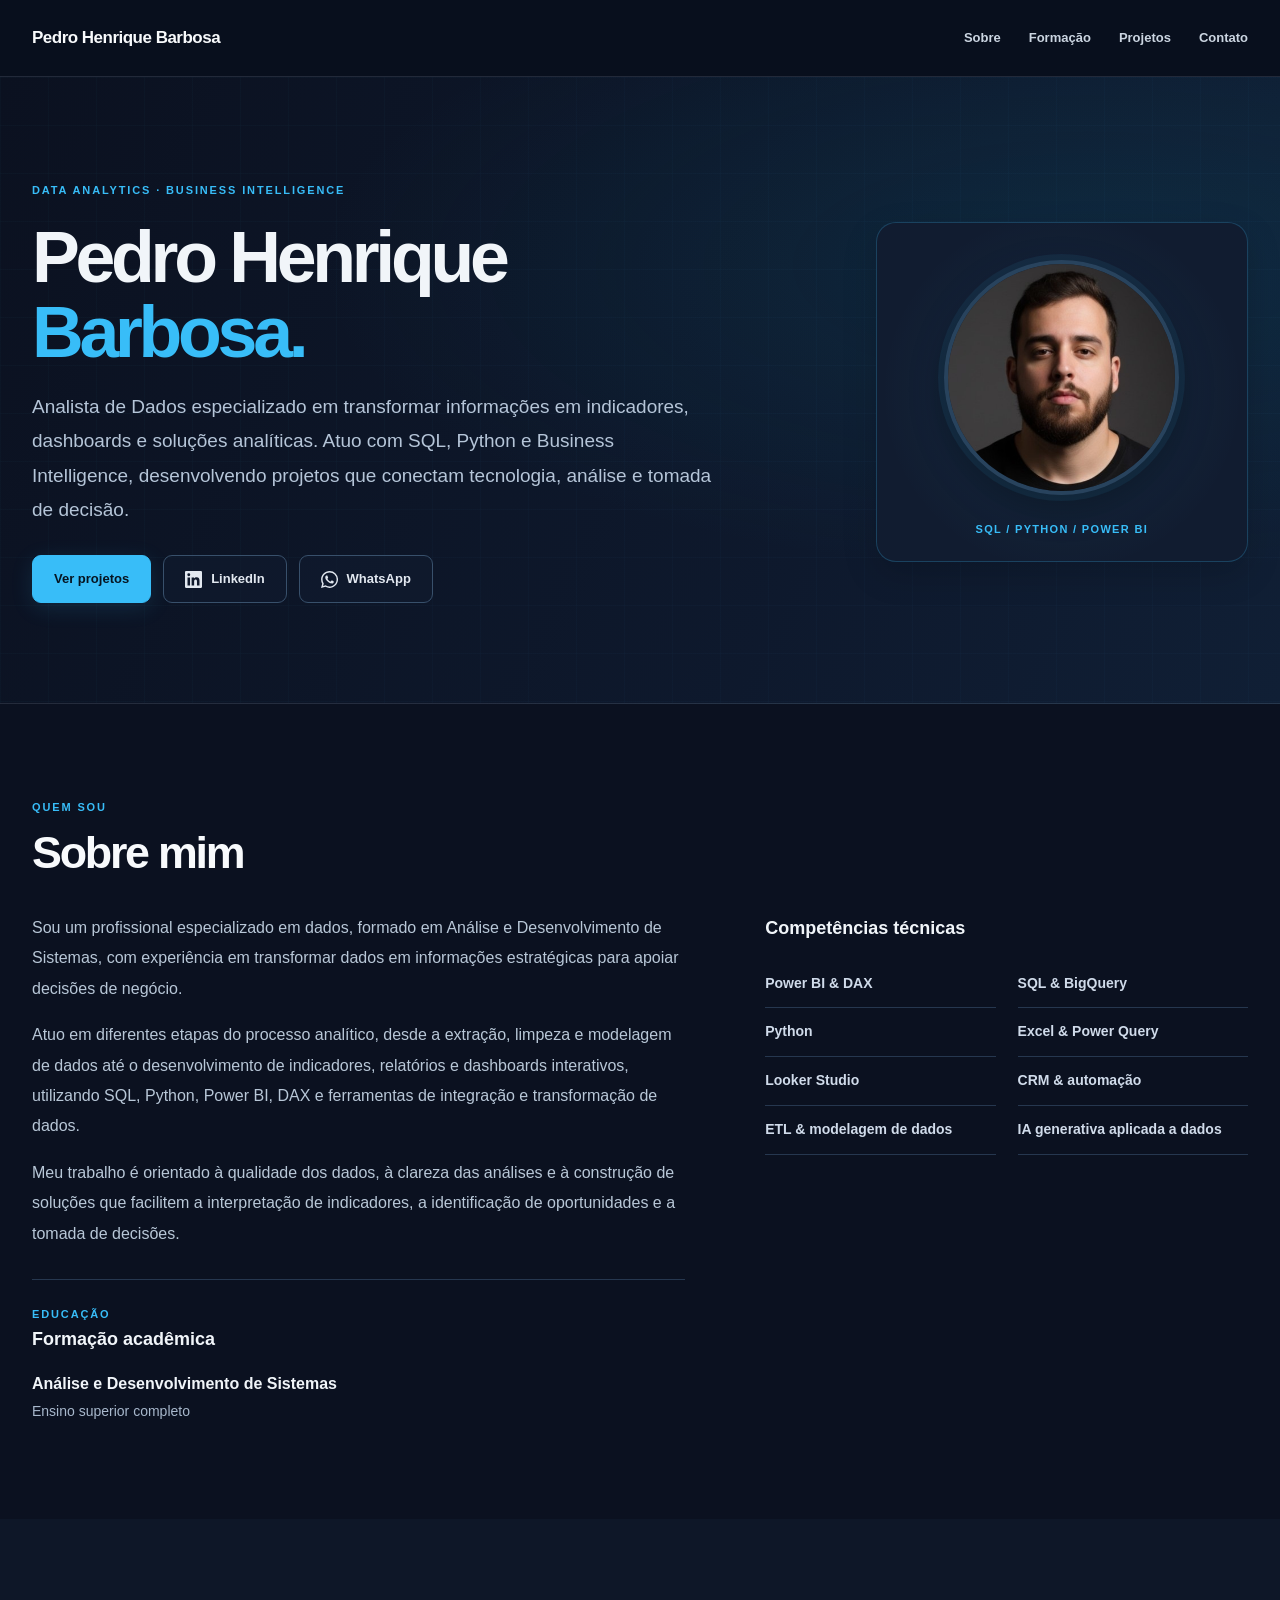
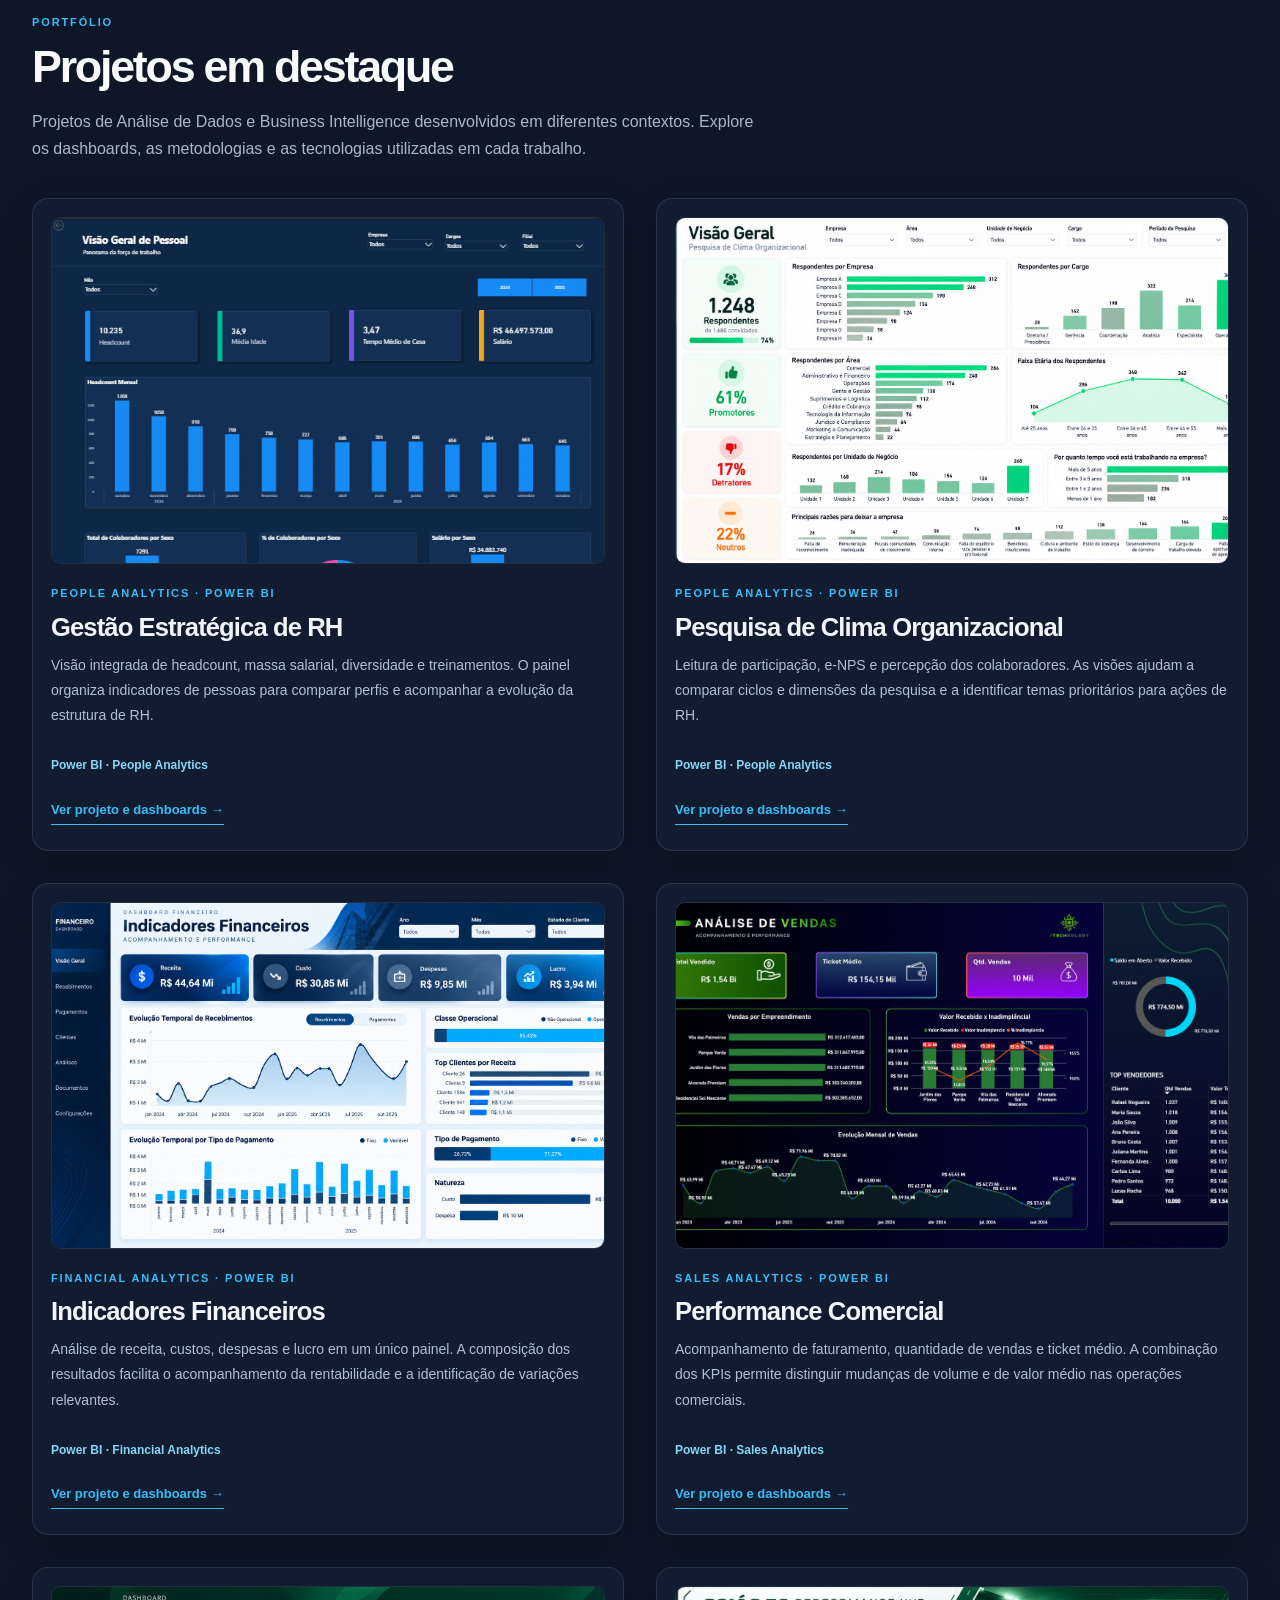
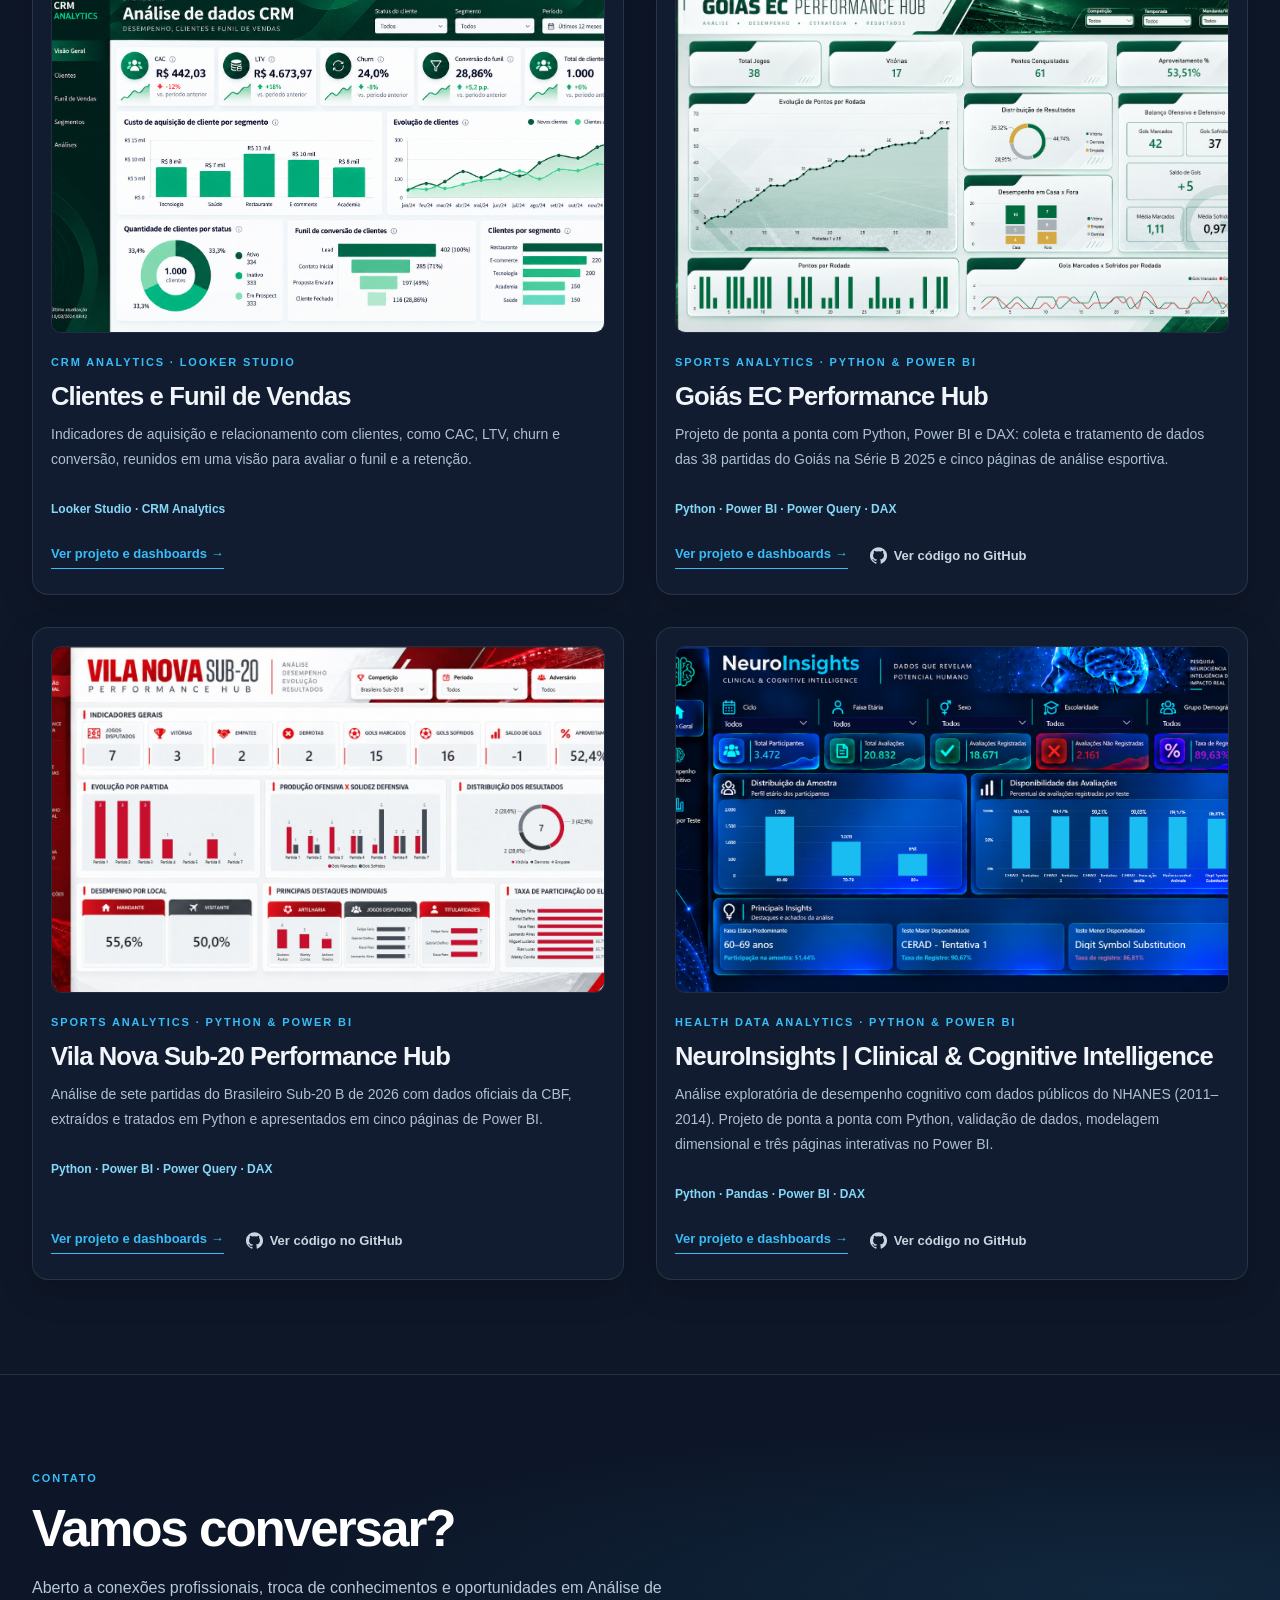
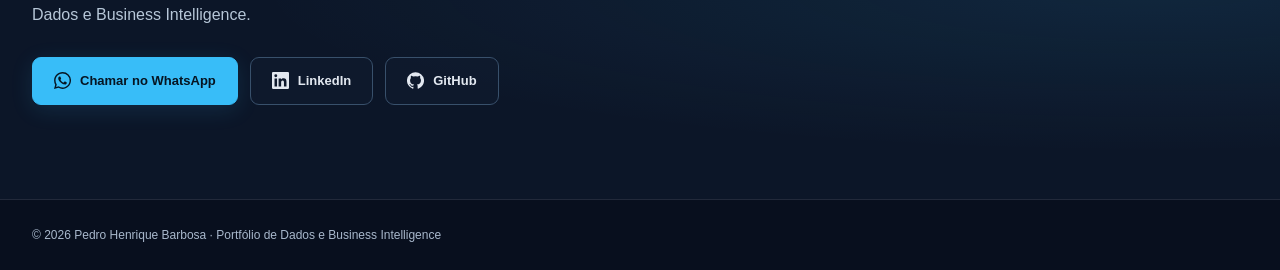
==== index.html @ 00d310b5 "Revise professional summary in index.html Updated professional description to include education and " ====
<!DOCTYPE html>
<html lang="pt-BR">
<head>
  <meta charset="utf-8"/>
  <meta name="viewport" content="width=device-width, initial-scale=1"/>

  <meta name="description" content="Portfólio de Pedro Henrique Barbosa. Projetos de Análise de Dados, Business Intelligence, Python, SQL e Power BI."/>

  <meta name="theme-color" content="#0B1120"/>

  <title>Pedro Henrique Barbosa | Portfólio de Dados</title>

  <link href="assets/style.css" rel="stylesheet"/>

  <style>
    /* Ajustes complementares ao Dark Tech 2.0 */

    .project-links {
      display: flex;
      flex-wrap: wrap;
      align-items: center;
      gap: 12px 22px;
      margin-top: auto;
      padding-top: 8px;
    }

    .project-links .textlink {
      margin-top: 0;
    }

    .github-link {
      display: inline-flex;
      align-items: center;
      gap: 7px;
      color: #cbd5e1;
      font-size: 13px;
      font-weight: 650;
      transition: color .2s;
    }

    .github-link:hover {
      color: #38bdf8;
    }

    .contact-icon {
      width: 17px;
      height: 17px;
      flex-shrink: 0;
      fill: currentColor;
    }

    .contact .btn,
    .hero .btn {
      gap: 9px;
    }
  </style>
</head>

<body>

  <!-- NAVEGAÇÃO -->

  <header class="navwrap">
    <div class="container nav">

      <a class="brand" href="index.html">
        Pedro Henrique Barbosa
      </a>

      <nav class="navlinks" aria-label="Navegação principal">
        <a href="index.html#sobre">Sobre</a>
        <a href="index.html#formacao">Formação</a>
        <a href="index.html#projetos">Projetos</a>
        <a href="index.html#contato">Contato</a>
      </nav>

    </div>
  </header>

  <main>

    <!-- HERO -->

    <section class="hero">
      <div class="container hero-inner">

        <div>

          <div class="eyebrow">
            DATA ANALYTICS · BUSINESS INTELLIGENCE
          </div>

          <h1>
            Pedro Henrique<br/>
            <em>Barbosa.</em>
          </h1>

          <p class="lead">
            Analista de Dados especializado em transformar
            informações em indicadores, dashboards e soluções
            analíticas. Atuo com SQL, Python e Business
            Intelligence, desenvolvendo projetos que conectam
            tecnologia, análise e tomada de decisão.
          </p>

          <div class="buttons">

            <a class="btn primary" href="#projetos">
              Ver projetos
            </a>

            <a
              class="btn"
              href="https://www.linkedin.com/in/phfbr/"
              target="_blank"
              rel="noopener noreferrer"
            >
              <svg class="contact-icon" viewBox="0 0 24 24" aria-hidden="true">
                <path d="M20.447 20.452h-3.554v-5.569c0-1.328-.027-3.037-1.852-3.037-1.853 0-2.136 1.445-2.136 2.939v5.667H9.35V9h3.414v1.561h.049c.476-.9 1.637-1.85 3.37-1.85 3.601 0 4.267 2.37 4.267 5.455v6.286ZM5.337 7.433a2.062 2.062 0 1 1 0-4.124 2.062 2.062 0 0 1 0 4.124ZM7.119 20.452H3.555V9h3.564v11.452ZM22.225 0H1.771C.792 0 0 .774 0 1.729v20.542C0 23.227.792 24 1.771 24h20.451C23.2 24 24 23.227 24 22.271V1.729C24 .774 23.2 0 22.225 0Z"/>
              </svg>
              LinkedIn
            </a>

            <a
              class="btn"
              href="https://wa.me/5562992082546"
              target="_blank"
              rel="noopener noreferrer"
            >
              <svg class="contact-icon" viewBox="0 0 24 24" aria-hidden="true">
                <path d="M20.52 3.48A11.86 11.86 0 0 0 12.07 0C5.49 0 .13 5.35.12 11.94a11.9 11.9 0 0 0 1.59 5.95L0 24l6.28-1.65a11.93 11.93 0 0 0 5.79 1.48h.01c6.58 0 11.94-5.35 11.95-11.94a11.85 11.85 0 0 0-3.51-8.41ZM12.08 21.8a9.9 9.9 0 0 1-5.04-1.38l-.36-.21-3.74.98 1-3.64-.23-.37a9.89 9.89 0 0 1-1.52-5.24c0-5.47 4.45-9.92 9.91-9.92a9.86 9.86 0 0 1 7.02 2.91 9.85 9.85 0 0 1 2.9 7.02c0 5.47-4.45 9.92-9.94 9.92Zm5.44-7.43c-.3-.15-1.77-.87-2.04-.97-.27-.1-.47-.15-.67.15-.2.3-.77.97-.95 1.17-.17.2-.35.22-.65.07-.3-.15-1.26-.46-2.4-1.48-.89-.79-1.49-1.77-1.66-2.07-.17-.3-.02-.46.13-.61.14-.13.3-.35.45-.52.15-.18.2-.3.3-.5.1-.2.05-.37-.03-.52-.07-.15-.67-1.62-.92-2.22-.24-.58-.49-.5-.67-.51h-.57c-.2 0-.52.07-.8.37-.27.3-1.04 1.02-1.04 2.49 0 1.47 1.07 2.89 1.22 3.09.15.2 2.1 3.21 5.1 4.5.71.31 1.27.49 1.7.63.71.23 1.35.2 1.86.12.57-.09 1.77-.72 2.02-1.42.25-.7.25-1.3.17-1.42-.07-.12-.27-.2-.57-.35Z"/>
              </svg>
              WhatsApp
            </a>

          </div>
        </div>

        <div class="portrait">
          <img
            class="profile-photo"
            src="assets/foto-perfil-pedro.jpg"
            alt="Foto profissional de Pedro Henrique Barbosa"
            width="260"
            height="260"
          />
        </div>

      </div>
    </section>

    <!-- SOBRE MIM -->

    <section class="section" id="sobre">
      <div class="container">

        <div class="section-heading">
          <div class="eyebrow">QUEM SOU</div>
          <h2>Sobre mim</h2>
        </div>

        <div class="about">

          <div>

            <p>
              Sou um profissional especializado em dados, formado em Análise e Desenvolvimento 
              de Sistemas, com experiência em transformar dados em 
              informações estratégicas para apoiar decisões de negócio.
            </p>

            <p>
              Atuo em diferentes etapas do processo analítico, desde
              a extração, limpeza e modelagem de dados até o desenvolvimento
              de indicadores, relatórios e dashboards interativos,
              utilizando SQL, Python, Power BI, DAX e ferramentas
              de integração e transformação de dados.
            </p>

            <p>
              Meu trabalho é orientado à qualidade dos dados, à clareza
              das análises e à construção de soluções que facilitem
              a interpretação de indicadores, a identificação de
              oportunidades e a tomada de decisões.
            </p>

            <!-- FORMAÇÃO -->

            <div class="education" id="formacao">

              <div class="eyebrow">EDUCAÇÃO</div>

              <h3 class="subhead">
                Formação acadêmica
              </h3>

              <strong>
                Análise e Desenvolvimento de Sistemas
              </strong>

              <span>
                Ensino superior completo
              </span>

            </div>

          </div>

          <!-- COMPETÊNCIAS -->

          <div>

            <h3 class="subhead">
              Competências técnicas
            </h3>

            <div class="skill-list">

              <div class="skill">Power BI &amp; DAX</div>
              <div class="skill">SQL &amp; BigQuery</div>
              <div class="skill">Python</div>
              <div class="skill">Excel &amp; Power Query</div>
              <div class="skill">Looker Studio</div>
              <div class="skill">CRM &amp; automação</div>
              <div class="skill">ETL &amp; modelagem de dados</div>
              <div class="skill">IA generativa aplicada a dados</div>

            </div>

          </div>

        </div>

      </div>
    </section>

    <!-- PROJETOS -->

    <section class="section alt" id="projetos">
      <div class="container">

        <div class="section-heading">

          <div class="eyebrow">PORTFÓLIO</div>

          <h2>Projetos em destaque</h2>

          <p>
            Projetos de Análise de Dados e Business Intelligence
            desenvolvidos em diferentes contextos. Explore os
            dashboards, as metodologias e as tecnologias
            utilizadas em cada trabalho.
          </p>

        </div>

        <div class="projects">

          <!-- PROJETO 01: RH -->

          <article class="project">

            <a class="project-image" href="projetos/rh.html">
              <img
                src="assets/rh-01.jpg"
                alt="Dashboard de Gestão Estratégica de RH"
                loading="lazy"
              />
            </a>

            <div class="eyebrow">
              PEOPLE ANALYTICS · POWER BI
            </div>

            <h3>Gestão Estratégica de RH</h3>

            <p>
              Visão integrada de headcount, massa salarial,
              diversidade e treinamentos. O painel organiza
              indicadores de pessoas para comparar perfis
              e acompanhar a evolução da estrutura de RH.
            </p>

            <div class="project-tech">
              Power BI · People Analytics
            </div>

            <div class="project-links">
              <a class="textlink" href="projetos/rh.html">
                Ver projeto e dashboards →
              </a>
            </div>

          </article>

          <!-- PROJETO 02: CLIMA -->

          <article class="project">

            <a class="project-image" href="projetos/clima.html">
              <img
                src="assets/clima-01.jpg"
                alt="Dashboard de Pesquisa de Clima Organizacional"
                loading="lazy"
              />
            </a>

            <div class="eyebrow">
              PEOPLE ANALYTICS · POWER BI
            </div>

            <h3>Pesquisa de Clima Organizacional</h3>

            <p>
              Leitura de participação, e-NPS e percepção
              dos colaboradores. As visões ajudam a comparar
              ciclos e dimensões da pesquisa e a identificar
              temas prioritários para ações de RH.
            </p>

            <div class="project-tech">
              Power BI · People Analytics
            </div>

            <div class="project-links">
              <a class="textlink" href="projetos/clima.html">
                Ver projeto e dashboards →
              </a>
            </div>

          </article>

          <!-- PROJETO 03: FINANCEIRO -->

          <article class="project">

            <a class="project-image" href="projetos/financeiro.html">
              <img
                src="assets/financeiro.jpg"
                alt="Dashboard de Indicadores Financeiros"
                loading="lazy"
              />
            </a>

            <div class="eyebrow">
              FINANCIAL ANALYTICS · POWER BI
            </div>

            <h3>Indicadores Financeiros</h3>

            <p>
              Análise de receita, custos, despesas e lucro
              em um único painel. A composição dos resultados
              facilita o acompanhamento da rentabilidade
              e a identificação de variações relevantes.
            </p>

            <div class="project-tech">
              Power BI · Financial Analytics
            </div>

            <div class="project-links">
              <a class="textlink" href="projetos/financeiro.html">
                Ver projeto e dashboards →
              </a>
            </div>

          </article>

          <!-- PROJETO 04: VENDAS -->

          <article class="project">

            <a class="project-image" href="projetos/vendas.html">
              <img
                src="assets/vendas.jpg"
                alt="Dashboard de Performance Comercial"
                loading="lazy"
              />
            </a>

            <div class="eyebrow">
              SALES ANALYTICS · POWER BI
            </div>

            <h3>Performance Comercial</h3>

            <p>
              Acompanhamento de faturamento, quantidade de
              vendas e ticket médio. A combinação dos KPIs
              permite distinguir mudanças de volume e de
              valor médio nas operações comerciais.
            </p>

            <div class="project-tech">
              Power BI · Sales Analytics
            </div>

            <div class="project-links">
              <a class="textlink" href="projetos/vendas.html">
                Ver projeto e dashboards →
              </a>
            </div>

          </article>

          <!-- PROJETO 05: CRM -->

          <article class="project">

            <a class="project-image" href="projetos/crm.html">
              <img
                src="assets/crm.jpg"
                alt="Dashboard de Clientes e Funil de Vendas"
                loading="lazy"
              />
            </a>

            <div class="eyebrow">
              CRM ANALYTICS · LOOKER STUDIO
            </div>

            <h3>Clientes e Funil de Vendas</h3>

            <p>
              Indicadores de aquisição e relacionamento
              com clientes, como CAC, LTV, churn e conversão,
              reunidos em uma visão para avaliar o funil
              e a retenção.
            </p>

            <div class="project-tech">
              Looker Studio · CRM Analytics
            </div>

            <div class="project-links">
              <a class="textlink" href="projetos/crm.html">
                Ver projeto e dashboards →
              </a>
            </div>

          </article>

          <!-- PROJETO 06: GOIÁS -->

          <article class="project">

            <a class="project-image" href="projetos/goias.html">
              <img
                src="assets/goias-01.jpg"
                alt="Dashboard Goiás EC Performance Hub"
                loading="lazy"
              />
            </a>

            <div class="eyebrow">
              SPORTS ANALYTICS · PYTHON &amp; POWER BI
            </div>

            <h3>Goiás EC Performance Hub</h3>

            <p>
              Projeto de ponta a ponta com Python, Power BI
              e DAX: coleta e tratamento de dados das
              38 partidas do Goiás na Série B 2025 e
              cinco páginas de análise esportiva.
            </p>

            <div class="project-tech">
              Python · Power BI · Power Query · DAX
            </div>

            <div class="project-links">

              <a class="textlink" href="projetos/goias.html">
                Ver projeto e dashboards →
              </a>

              <a
                class="github-link"
                href="https://github.com/phfbr/goias-ec-performance-hub"
                target="_blank"
                rel="noopener noreferrer"
              >
                <svg class="contact-icon" viewBox="0 0 24 24" aria-hidden="true">
                  <path d="M12 .297a12 12 0 0 0-3.793 23.386c.6.111.82-.261.82-.577v-2.234c-3.338.726-4.043-1.416-4.043-1.416-.546-1.387-1.333-1.756-1.333-1.756-1.09-.745.083-.729.083-.729 1.205.084 1.839 1.237 1.839 1.237 1.07 1.834 2.807 1.304 3.492.997.108-.775.418-1.305.762-1.605-2.665-.303-5.467-1.333-5.467-5.931 0-1.311.469-2.381 1.236-3.221-.124-.303-.536-1.524.117-3.176 0 0 1.008-.323 3.301 1.23a11.52 11.52 0 0 1 6.006 0c2.291-1.553 3.297-1.23 3.297-1.23.655 1.652.243 2.873.12 3.176.77.84 1.235 1.91 1.235 3.221 0 4.61-2.807 5.624-5.479 5.921.43.372.823 1.102.823 2.222v3.293c0 .319.216.694.825.576A12.001 12.001 0 0 0 12 .297Z"/>
                </svg>
                Ver código no GitHub
              </a>

            </div>

          </article>

          <!-- PROJETO 07: VILA NOVA -->

          <article class="project">

            <a class="project-image" href="projetos/vila-nova.html">
              <img
                src="assets/vila-01.jpg"
                alt="Dashboard Vila Nova Sub-20 Performance Hub"
                loading="lazy"
              />
            </a>

            <div class="eyebrow">
              SPORTS ANALYTICS · PYTHON &amp; POWER BI
            </div>

            <h3>Vila Nova Sub-20 Performance Hub</h3>

            <p>
              Análise de sete partidas do Brasileiro Sub-20 B
              de 2026 com dados oficiais da CBF, extraídos
              e tratados em Python e apresentados em cinco
              páginas de Power BI.
            </p>

            <div class="project-tech">
              Python · Power BI · Power Query · DAX
            </div>

            <div class="project-links">

              <a class="textlink" href="projetos/vila-nova.html">
                Ver projeto e dashboards →
              </a>

              <a
                class="github-link"
                href="https://github.com/phfbr/vila-nova-sub20-performance-hub-"
                target="_blank"
                rel="noopener noreferrer"
              >
                <svg class="contact-icon" viewBox="0 0 24 24" aria-hidden="true">
                  <path d="M12 .297a12 12 0 0 0-3.793 23.386c.6.111.82-.261.82-.577v-2.234c-3.338.726-4.043-1.416-4.043-1.416-.546-1.387-1.333-1.756-1.333-1.756-1.09-.745.083-.729.083-.729 1.205.084 1.839 1.237 1.839 1.237 1.07 1.834 2.807 1.304 3.492.997.108-.775.418-1.305.762-1.605-2.665-.303-5.467-1.333-5.467-5.931 0-1.311.469-2.381 1.236-3.221-.124-.303-.536-1.524.117-3.176 0 0 1.008-.323 3.301 1.23a11.52 11.52 0 0 1 6.006 0c2.291-1.553 3.297-1.23 3.297-1.23.655 1.652.243 2.873.12 3.176.77.84 1.235 1.91 1.235 3.221 0 4.61-2.807 5.624-5.479 5.921.43.372.823 1.102.823 2.222v3.293c0 .319.216.694.825.576A12.001 12.001 0 0 0 12 .297Z"/>
                </svg>
                Ver código no GitHub
              </a>

            </div>

          </article>

          <!-- PROJETO 08: NEUROINSIGHTS -->

          <article class="project">

            <a class="project-image" href="projetos/neuroinsights.html">
              <img
                src="assets/01-visao-geral.png"
                alt="Dashboard NeuroInsights - Visão Geral"
                loading="lazy"
              />
            </a>

            <div class="eyebrow">
              HEALTH DATA ANALYTICS · PYTHON &amp; POWER BI
            </div>

            <h3>
              NeuroInsights | Clinical &amp; Cognitive Intelligence
            </h3>

            <p>
              Análise exploratória de desempenho cognitivo
              com dados públicos do NHANES (2011–2014).
              Projeto de ponta a ponta com Python,
              validação de dados, modelagem dimensional
              e três páginas interativas no Power BI.
            </p>

            <div class="project-tech">
              Python · Pandas · Power BI · DAX
            </div>

            <div class="project-links">

              <a class="textlink" href="projetos/neuroinsights.html">
                Ver projeto e dashboards →
              </a>

              <a
                class="github-link"
                href="https://github.com/phfbr/neuroinsights-cognitive-analytics"
                target="_blank"
                rel="noopener noreferrer"
              >
                <svg class="contact-icon" viewBox="0 0 24 24" aria-hidden="true">
                  <path d="M12 .297a12 12 0 0 0-3.793 23.386c.6.111.82-.261.82-.577v-2.234c-3.338.726-4.043-1.416-4.043-1.416-.546-1.387-1.333-1.756-1.333-1.756-1.09-.745.083-.729.083-.729 1.205.084 1.839 1.237 1.839 1.237 1.07 1.834 2.807 1.304 3.492.997.108-.775.418-1.305.762-1.605-2.665-.303-5.467-1.333-5.467-5.931 0-1.311.469-2.381 1.236-3.221-.124-.303-.536-1.524.117-3.176 0 0 1.008-.323 3.301 1.23a11.52 11.52 0 0 1 6.006 0c2.291-1.553 3.297-1.23 3.297-1.23.655 1.652.243 2.873.12 3.176.77.84 1.235 1.91 1.235 3.221 0 4.61-2.807 5.624-5.479 5.921.43.372.823 1.102.823 2.222v3.293c0 .319.216.694.825.576A12.001 12.001 0 0 0 12 .297Z"/>
                </svg>
                Ver código no GitHub
              </a>

            </div>

          </article>

        </div>

      </div>
    </section>

    <!-- CONTATO -->

    <section class="contact" id="contato">
      <div class="container">

        <div class="eyebrow">CONTATO</div>

        <h2>Vamos conversar?</h2>

        <p>
          Aberto a conexões profissionais, troca de
          conhecimentos e oportunidades em Análise de
          Dados e Business Intelligence.
        </p>

        <div class="buttons">

          <!-- WHATSAPP -->

          <a
            class="btn primary"
            href="https://wa.me/5562992082546?text=Ol%C3%A1%2C%20Pedro%21%20Vi%20seu%20portf%C3%B3lio%20de%20dados."
            target="_blank"
            rel="noopener noreferrer"
          >
            <svg class="contact-icon" viewBox="0 0 24 24" aria-hidden="true">
              <path d="M20.52 3.48A11.86 11.86 0 0 0 12.07 0C5.49 0 .13 5.35.12 11.94a11.9 11.9 0 0 0 1.59 5.95L0 24l6.28-1.65a11.93 11.93 0 0 0 5.79 1.48h.01c6.58 0 11.94-5.35 11.95-11.94a11.85 11.85 0 0 0-3.51-8.41ZM12.08 21.8a9.9 9.9 0 0 1-5.04-1.38l-.36-.21-3.74.98 1-3.64-.23-.37a9.89 9.89 0 0 1-1.52-5.24c0-5.47 4.45-9.92 9.91-9.92a9.86 9.86 0 0 1 7.02 2.91 9.85 9.85 0 0 1 2.9 7.02c0 5.47-4.45 9.92-9.94 9.92Zm5.44-7.43c-.3-.15-1.77-.87-2.04-.97-.27-.1-.47-.15-.67.15-.2.3-.77.97-.95 1.17-.17.2-.35.22-.65.07-.3-.15-1.26-.46-2.4-1.48-.89-.79-1.49-1.77-1.66-2.07-.17-.3-.02-.46.13-.61.14-.13.3-.35.45-.52.15-.18.2-.3.3-.5.1-.2.05-.37-.03-.52-.07-.15-.67-1.62-.92-2.22-.24-.58-.49-.5-.67-.51h-.57c-.2 0-.52.07-.8.37-.27.3-1.04 1.02-1.04 2.49 0 1.47 1.07 2.89 1.22 3.09.15.2 2.1 3.21 5.1 4.5.71.31 1.27.49 1.7.63.71.23 1.35.2 1.86.12.57-.09 1.77-.72 2.02-1.42.25-.7.25-1.3.17-1.42-.07-.12-.27-.2-.57-.35Z"/>
            </svg>
            Chamar no WhatsApp
          </a>

          <!-- LINKEDIN -->

          <a
            class="btn"
            href="https://www.linkedin.com/in/phfbr/"
            target="_blank"
            rel="noopener noreferrer"
          >
            <svg class="contact-icon" viewBox="0 0 24 24" aria-hidden="true">
              <path d="M20.447 20.452h-3.554v-5.569c0-1.328-.027-3.037-1.852-3.037-1.853 0-2.136 1.445-2.136 2.939v5.667H9.35V9h3.414v1.561h.049c.476-.9 1.637-1.85 3.37-1.85 3.601 0 4.267 2.37 4.267 5.455v6.286ZM5.337 7.433a2.062 2.062 0 1 1 0-4.124 2.062 2.062 0 0 1 0 4.124ZM7.119 20.452H3.555V9h3.564v11.452ZM22.225 0H1.771C.792 0 0 .774 0 1.729v20.542C0 23.227.792 24 1.771 24h20.451C23.2 24 24 23.227 24 22.271V1.729C24 .774 23.2 0 22.225 0Z"/>
            </svg>
            LinkedIn
          </a>

          <!-- GITHUB -->

          <a
            class="btn"
            href="https://github.com/phfbr"
            target="_blank"
            rel="noopener noreferrer"
          >
            <svg class="contact-icon" viewBox="0 0 24 24" aria-hidden="true">
              <path d="M12 .297a12 12 0 0 0-3.793 23.386c.6.111.82-.261.82-.577v-2.234c-3.338.726-4.043-1.416-4.043-1.416-.546-1.387-1.333-1.756-1.333-1.756-1.09-.745.083-.729.083-.729 1.205.084 1.839 1.237 1.839 1.237 1.07 1.834 2.807 1.304 3.492.997.108-.775.418-1.305.762-1.605-2.665-.303-5.467-1.333-5.467-5.931 0-1.311.469-2.381 1.236-3.221-.124-.303-.536-1.524.117-3.176 0 0 1.008-.323 3.301 1.23a11.52 11.52 0 0 1 6.006 0c2.291-1.553 3.297-1.23 3.297-1.23.655 1.652.243 2.873.12 3.176.77.84 1.235 1.91 1.235 3.221 0 4.61-2.807 5.624-5.479 5.921.43.372.823 1.102.823 2.222v3.293c0 .319.216.694.825.576A12.001 12.001 0 0 0 12 .297Z"/>
            </svg>
            GitHub
          </a>

        </div>

      </div>
    </section>

  </main>

  <!-- RODAPÉ -->

  <footer class="footer">
    <div class="container">
      © 2026 Pedro Henrique Barbosa ·
      Portfólio de Dados e Business Intelligence
    </div>
  </footer>

</body>
</html>
---- assets/style.css ----
/* =====================================
   PORTFÓLIO — DARK TECH PREMIUM 2.0
   PEDRO HENRIQUE BARBOSA
   ===================================== */

:root {
  color-scheme: dark;
  --ink: #f1f5f9;
  --muted: #a8b8cc;
  --accent: #38bdf8;
  --line: #26374f;
  --cream: #0e1728;
  --white: #0b1120;
  --dark: #080f1e;
  --surface: #111c30;
  --border: rgba(148, 163, 184, .18);
  --radius: 16px;
  --shadow: 0 12px 35px rgba(0, 0, 0, .16);
}

* {
  box-sizing: border-box;
}

html {
  scroll-behavior: smooth;
  scroll-padding-top: 90px;
}

body {
  margin: 0;
  font-family: Arial, Helvetica, sans-serif;
  background: var(--white);
  color: var(--ink);
  line-height: 1.7;
  -webkit-font-smoothing: antialiased;
}

a {
  color: inherit;
  text-decoration: none;
  transition: color .2s, background .2s,
    border-color .2s, transform .2s;
}

a:hover {
  color: var(--accent);
}

a:focus-visible {
  outline: 3px solid var(--accent);
  outline-offset: 4px;
}

.container {
  width: min(1320px, calc(100% - 64px));
  margin: auto;
}

::selection {
  background: #23698d;
  color: #fff;
}

/* NAVEGAÇÃO */

.navwrap {
  background: rgba(9, 16, 30, .95);
  border-bottom: 1px solid var(--border);
  position: sticky;
  top: 0;
  z-index: 100;
  backdrop-filter: blur(16px);
  -webkit-backdrop-filter: blur(16px);
}

.nav {
  min-height: 76px;
  display: flex;
  align-items: center;
  justify-content: space-between;
  gap: 24px;
}

.brand {
  font-size: 17px;
  font-weight: 750;
  letter-spacing: -.03em;
  color: #f8fafc;
}

.navlinks {
  display: flex;
  gap: 28px;
  align-items: center;
  font-size: 13px;
  font-weight: 650;
}

.navlinks a {
  color: #cbd5e1;
}

.navlinks a:hover {
  color: var(--accent);
}

.eyebrow {
  font-size: 11px;
  letter-spacing: .17em;
  text-transform: uppercase;
  color: var(--accent);
  font-weight: 750;
}

/* APRESENTAÇÃO */

.hero {
  padding: 104px 0 100px;
  position: relative;
  overflow: hidden;
  background:
    radial-gradient(
      ellipse at 85% 30%,
      rgba(14, 116, 144, .17),
      transparent 50%
    ),
    linear-gradient(
      115deg,
      #0b1120,
      #0e192d 65%,
      #101f35
    );
  border-bottom: 1px solid var(--border);
}

.hero::before {
  content: "";
  position: absolute;
  inset: 0;
  background-image:
    linear-gradient(
      rgba(56, 189, 248, .025) 1px,
      transparent 1px
    ),
    linear-gradient(
      90deg,
      rgba(56, 189, 248, .025) 1px,
      transparent 1px
    );
  background-size: 48px 48px;
  pointer-events: none;
}

.hero-inner {
  position: relative;
  display: grid;
  grid-template-columns:
    minmax(0, 1.35fr)
    minmax(270px, .65fr);
  gap: 70px;
  align-items: center;
}

.hero h1 {
  font-size: clamp(48px, 5.6vw, 82px);
  letter-spacing: -.06em;
  line-height: 1.05;
  margin: 20px 0;
  max-width: 800px;
}

.hero h1 em {
  font-style: normal;
  color: var(--accent);
}

.lead {
  font-size: 19px;
  max-width: 680px;
  color: #b5c5d8;
  line-height: 1.8;
}

/* BOTÕES */

.buttons {
  display: flex;
  gap: 12px;
  flex-wrap: wrap;
  margin-top: 28px;
}

.btn {
  display: inline-flex;
  align-items: center;
  justify-content: center;
  min-height: 44px;
  padding: 12px 21px;
  border: 1px solid #38506b;
  border-radius: 9px;
  background: rgba(17, 28, 48, .55);
  font-size: 13px;
  font-weight: 750;
  color: #e2e8f0;
}

.btn.primary {
  background: var(--accent);
  border-color: var(--accent);
  color: #061522;
  box-shadow:
    0 5px 22px rgba(56, 189, 248, .13);
}

.btn:hover {
  transform: translateY(-2px);
  background: #17283f;
  border-color: var(--accent);
  color: #fff;
}

.btn.primary:hover {
  background: #7dd3fc;
  border-color: #7dd3fc;
  color: #061522;
}

/* FOTO DE PERFIL */

.portrait,
.hero .portrait {
  min-height: 340px;
  padding: 30px 25px 60px;
  display: flex;
  align-items: center;
  justify-content: center;
  position: relative;
  overflow: hidden;
  border-radius: 20px;
  border: 1px solid rgba(56, 189, 248, .23);
  background:
    radial-gradient(
      circle at center,
      rgba(56, 189, 248, .1),
      transparent 72%
    ),
    var(--surface);
  box-shadow: var(--shadow);
}

.portrait::after,
.hero .portrait::after {
  content: "SQL / PYTHON / POWER BI";
  position: absolute;
  bottom: 22px;
  left: 0;
  right: 0;
  text-align: center;
  font-size: 11px;
  letter-spacing: .12em;
  color: var(--accent);
  font-weight: 700;
  white-space: nowrap;
}

.profile-photo,
.hero .portrait .profile-photo {
  width: 235px;
  height: 235px;
  max-width: 100%;
  aspect-ratio: 1 / 1;
  flex: 0 0 auto;
  object-fit: cover;
  object-position: center 38%;
  border-radius: 50%;
  border: 4px solid #28435d;
  box-shadow:
    0 0 0 6px rgba(56, 189, 248, .07),
    0 12px 35px rgba(0, 0, 0, .3);
  display: block;
  margin: 0;
  transition: transform .3s;
}

.portrait:hover .profile-photo {
  transform: scale(1.035);
}

.monogram {
  font-size: 100px;
  letter-spacing: -.1em;
  font-weight: 800;
  color: var(--accent);
  line-height: 1;
}

/* SEÇÕES */

.section {
  padding: 94px 0;
  background: var(--white);
}

.section.alt {
  background: var(--cream);
}

.section-heading {
  margin: 0 0 36px;
}

.section-heading h2 {
  font-size: clamp(32px, 3.5vw, 48px);
  letter-spacing: -.05em;
  line-height: 1.1;
  margin: 11px 0;
  color: #f8fafc;
}

.section-heading p {
  color: var(--muted);
  max-width: 740px;
}

/* SOBRE MIM */

.about {
  display: grid;
  grid-template-columns: 1.15fr .85fr;
  gap: 80px;
}

.about p {
  font-size: 16px;
  color: #b8c7d7;
  margin-top: 0;
  line-height: 1.9;
}

.subhead {
  font-size: 18px;
  margin: 0 0 16px;
  color: #f1f5f9;
}

/* COMPETÊNCIAS */

.skill-list {
  display: grid;
  grid-template-columns: 1fr 1fr;
  gap: 0 22px;
}

.skill {
  border-bottom: 1px solid var(--line);
  padding: 12px 0;
  font-size: 14px;
  font-weight: 650;
  color: #d0dbea;
  transition: color .2s, padding-left .2s;
}

.skill:hover {
  color: var(--accent);
  padding-left: 4px;
}

/* FORMAÇÃO */

.education {
  border-top: 1px solid var(--line);
  padding-top: 25px;
  margin-top: 30px;
}

.education strong {
  display: block;
}

.education span {
  color: var(--muted);
  font-size: 14px;
}

/* GRID DE PROJETOS */

.projects {
  display: grid;
  grid-template-columns: repeat(2, minmax(0, 1fr));
  gap: 32px;
}

/* CARDS */

.project {
  min-width: 0;
  display: flex;
  flex-direction: column;
  background: var(--surface);
  border: 1px solid var(--border);
  border-radius: var(--radius);
  padding: 18px 18px 25px;
  box-shadow: var(--shadow);
  transition:
    transform .3s,
    border-color .3s,
    box-shadow .3s;
}

.project:hover {
  transform: translateY(-5px);
  border-color: rgba(56, 189, 248, .43);
  box-shadow:
    0 20px 48px rgba(0, 0, 0, .24);
}

.project-image {
  display: block;
  overflow: hidden;
  border: 1px solid var(--border);
  border-radius: 10px;
  background: #0b1525;
}

.project-image img {
  width: 100%;
  aspect-ratio: 16 / 10;
  object-fit: cover;
  object-position: top;
  display: block;
  transition: transform .35s;
}

.project-image:hover img,
.project:hover .project-image img {
  transform: scale(1.025);
}

.project .eyebrow {
  margin-top: 20px;
}

.project h3 {
  font-size: clamp(21px, 2vw, 26px);
  letter-spacing: -.035em;
  line-height: 1.25;
  margin: 9px 0;
  color: #f1f5f9;
}

.project p {
  font-size: 14px;
  color: #b0c0d3;
  margin: 0 0 15px;
  line-height: 1.8;
}

.project-tech {
  font-size: 12px;
  color: #85d7f7;
  margin: 12px 0 15px;
  font-weight: 650;
}

.project .textlink {
  margin-top: auto;
  align-self: flex-start;
}

.textlink {
  display: inline-block;
  font-weight: 750;
  font-size: 13px;
  color: var(--accent);
  border-bottom: 1px solid currentColor;
  padding-bottom: 3px;
}

.textlink:hover {
  color: #7dd3fc;
}

/* CONTATO */

.contact {
  background:
    radial-gradient(
      ellipse at 90% 50%,
      rgba(56, 189, 248, .1),
      transparent 55%
    ),
    #0c1628;
  color: #fff;
  padding: 94px 0;
  border-top: 1px solid var(--border);
}

.contact .eyebrow {
  color: var(--accent);
}

.contact h2 {
  font-size: clamp(33px, 4vw, 52px);
  line-height: 1.13;
  letter-spacing: -.04em;
  margin: 13px 0;
}

.contact p {
  color: #b7c7d8;
  max-width: 680px;
}

.contact .btn {
  border-color: #38506b;
  color: #e2e8f0;
}

.contact .btn.primary {
  background: var(--accent);
  border-color: var(--accent);
  color: #061522;
}

.contact .btn.primary:hover {
  background: #7dd3fc;
  color: #061522;
}

.contact .btn:not(.primary):hover {
  border-color: var(--accent);
  color: #fff;
}

/* RODAPÉ */

.footer {
  padding: 25px 0;
  font-size: 12px;
  color: var(--muted);
  background: var(--dark);
  border-top: 1px solid var(--border);
}

/* PÁGINAS DOS PROJETOS */

.detail-head {
  padding: 76px 0 46px;
  background:
    linear-gradient(135deg, #0e192d, #111f35);
  border-bottom: 1px solid var(--border);
}

.detail-head h1 {
  font-size: clamp(37px, 5vw, 64px);
  line-height: 1.1;
  letter-spacing: -.05em;
  margin: 12px 0;
  color: #f8fafc;
}

.detail-head p {
  max-width: 770px;
  color: var(--muted);
  font-size: 17px;
}

/* GALERIA */

.gallery {
  display: grid;
  gap: 42px;
}

.shot {
  margin: 0;
}

.shot img {
  width: 100%;
  display: block;
  border: 1px solid var(--line);
  border-radius: 11px;
  box-shadow: var(--shadow);
}

.shot figcaption {
  padding: 11px 0;
  font-size: 13px;
  color: var(--muted);
}

.note {
  font-size: 12px;
  color: var(--muted);
  margin-top: 30px;
}

.back {
  display: inline-block;
  margin-bottom: 24px;
  color: var(--accent);
  font-size: 13px;
  font-weight: 750;
}

/* ANÁLISES TÉCNICAS */

.project-analysis {
  padding-top: 30px;
  padding-bottom: 54px;
}

.analysis-title {
  font-size: clamp(28px, 3.2vw, 39px);
  line-height: 1.18;
  margin: 10px 0;
  color: #f1f5f9;
}

.analysis-intro {
  max-width: 720px;
  color: #aebed0;
  margin: 0 0 28px;
}

.analysis-grid {
  display: grid;
  grid-template-columns: repeat(2, minmax(0, 1fr));
  gap: 24px 36px;
  margin: 26px 0 32px;
}

.analysis-item {
  padding-top: 16px;
  border-top: 1px solid var(--line);
}

.analysis-item h3 {
  font-size: 17px;
  margin: 0 0 8px;
  color: #e2e8f0;
}

.analysis-item p {
  line-height: 1.75;
  margin: 0;
  color: #b4c3d4;
}

.analysis-subtitle {
  font-size: 20px;
  margin: 30px 0 12px;
  color: #f1f5f9;
}

.metric-list {
  display: flex;
  flex-wrap: wrap;
  gap: 9px;
  list-style: none;
  padding: 0;
  margin: 0;
}

.metric-list li,
.tech-tags span {
  display: inline-block;
  padding: 9px 13px;
  border: 1px solid #2b4560;
  border-radius: 7px;
  background: #15253a;
  font-size: 13px;
  color: #b9dced;
}

.tech-tags {
  display: flex;
  flex-wrap: wrap;
  gap: 9px;
}

/* RESPONSIVIDADE */

@media (max-width: 1000px) {
  .container {
    width: calc(100% - 48px);
  }

  .hero-inner {
    gap: 35px;
  }

  .about {
    gap: 45px;
  }

  .projects {
    gap: 24px;
  }
}

@media (max-width: 800px) {
  .hero-inner,
  .about {
    grid-template-columns: 1fr;
    gap: 32px;
  }

  .hero {
    padding: 70px 0;
  }

  .hero .portrait {
    max-width: 360px;
    width: 100%;
    margin: 0 auto;
    min-height: 310px;
  }

  .section {
    padding: 68px 0;
  }

  .projects {
    grid-template-columns: 1fr;
    max-width: 680px;
    margin: 0 auto;
  }

  .navlinks {
    gap: 14px;
    font-size: 12px;
  }

  .brand {
    font-size: 14px;
  }

  .contact {
    padding: 70px 0;
  }
}

@media (max-width: 480px) {
  .container {
    width: calc(100% - 32px);
  }

  .nav {
    gap: 10px;
  }

  .brand {
    font-size: 13px;
  }

  .navlinks {
    gap: 10px;
    font-size: 11px;
  }

  .navlinks a:nth-child(2) {
    display: none;
  }

  .hero h1 {
    font-size: clamp(40px, 11vw, 52px);
  }

  .lead {
    font-size: 16px;
  }

  .skill-list {
    grid-template-columns: 1fr;
  }

  .project {
    padding: 12px 12px 22px;
  }

  .project h3 {
    font-size: 22px;
  }

  .btn {
    padding: 11px 16px;
  }

  .hero .portrait .profile-photo {
    width: 210px;
    height: 210px;
  }
}

@media (max-width: 700px) {
  .analysis-grid {
    grid-template-columns: 1fr;
    gap: 22px;
  }

  .project-analysis {
    padding-top: 10px;
  }
}

/* ACESSIBILIDADE */

@media (prefers-reduced-motion: reduce) {
  *,
  *::before,
  *::after {
    scroll-behavior: auto !important;
    transition-duration: .01ms !important;
    animation-duration: .01ms !important;
  }
}
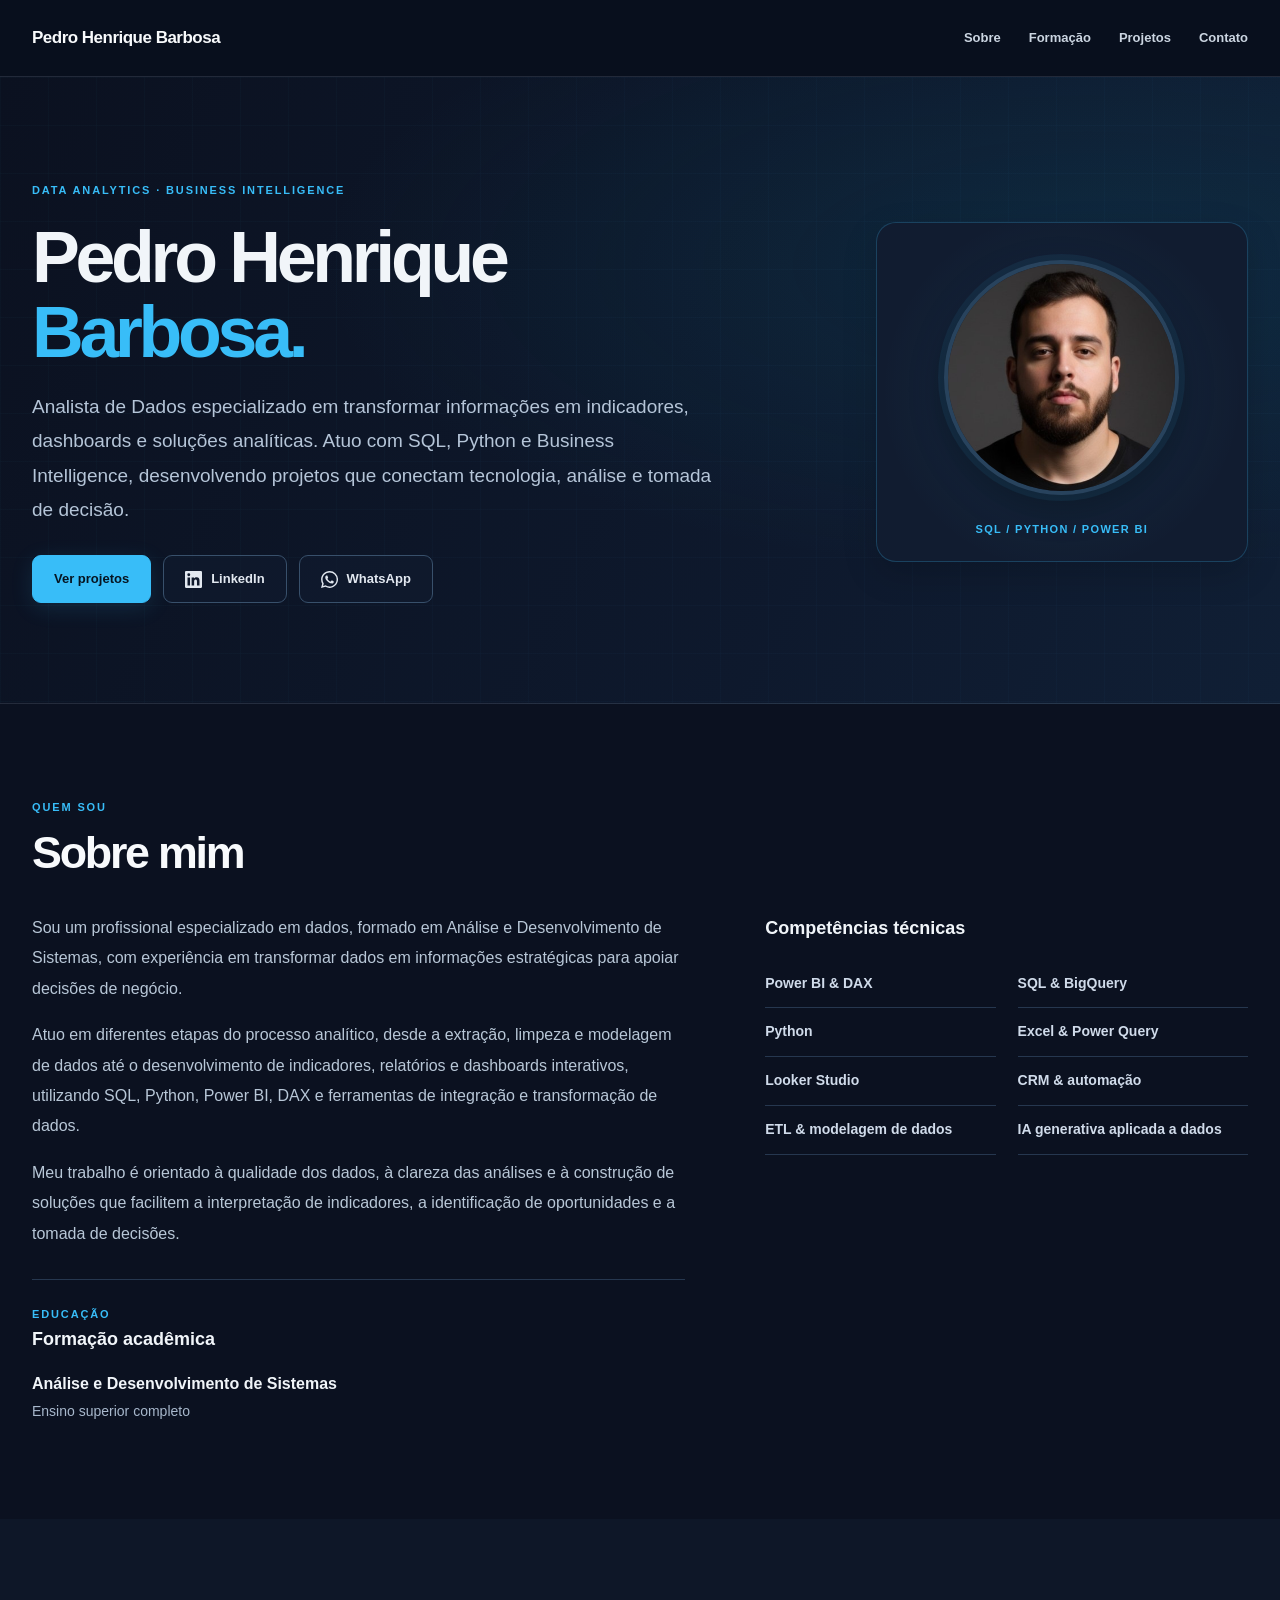
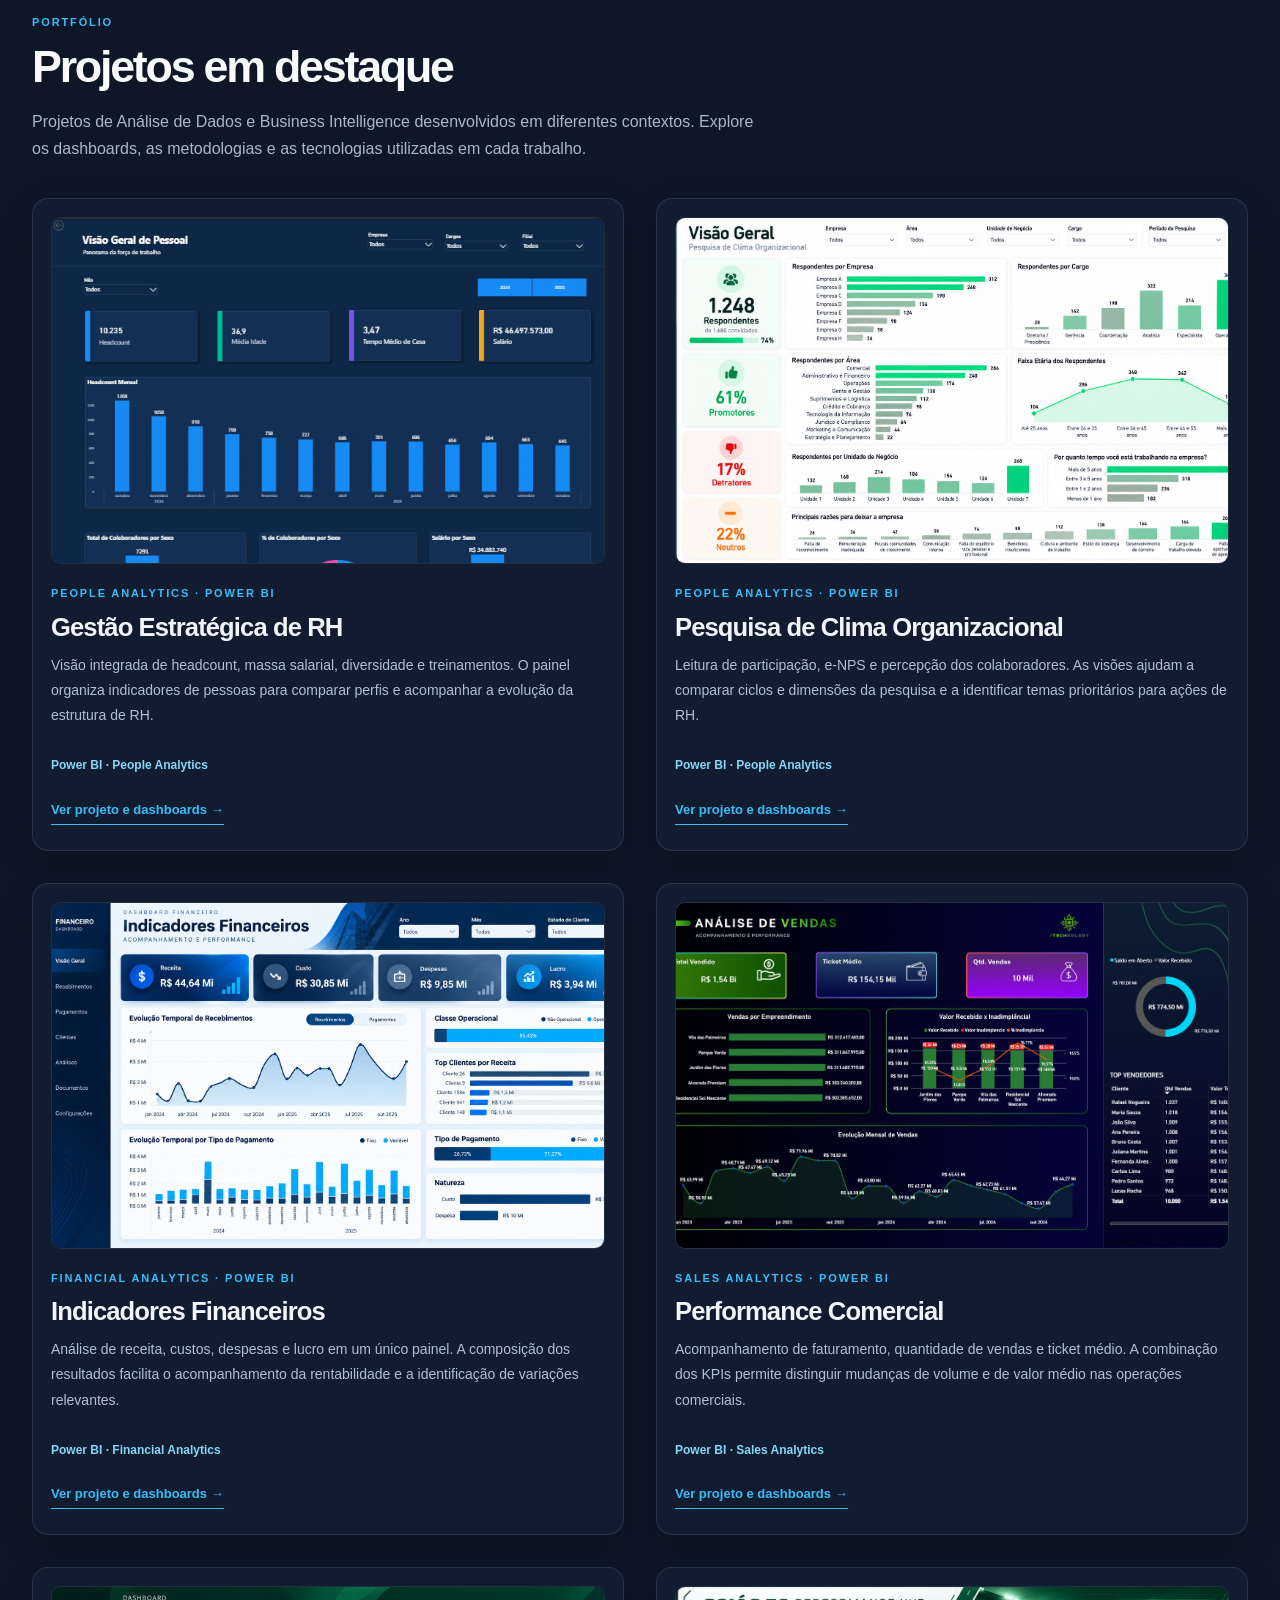
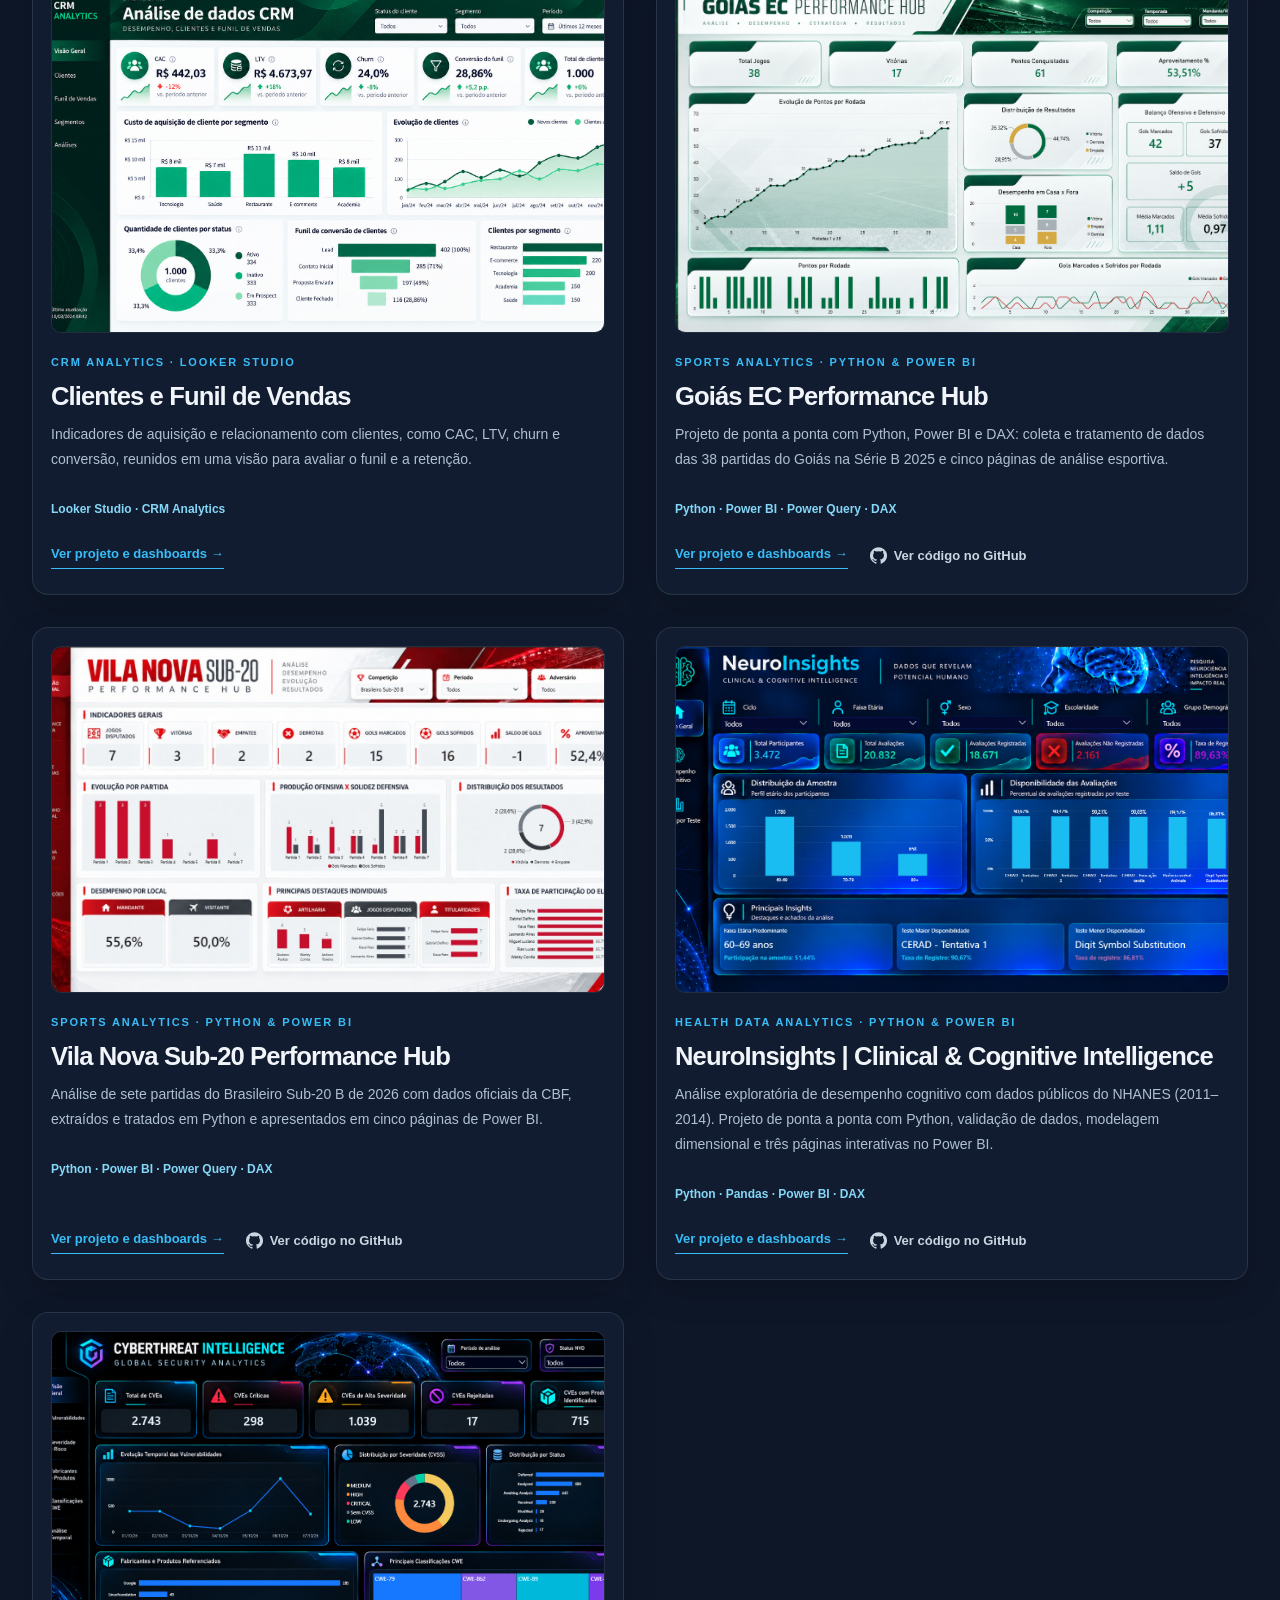
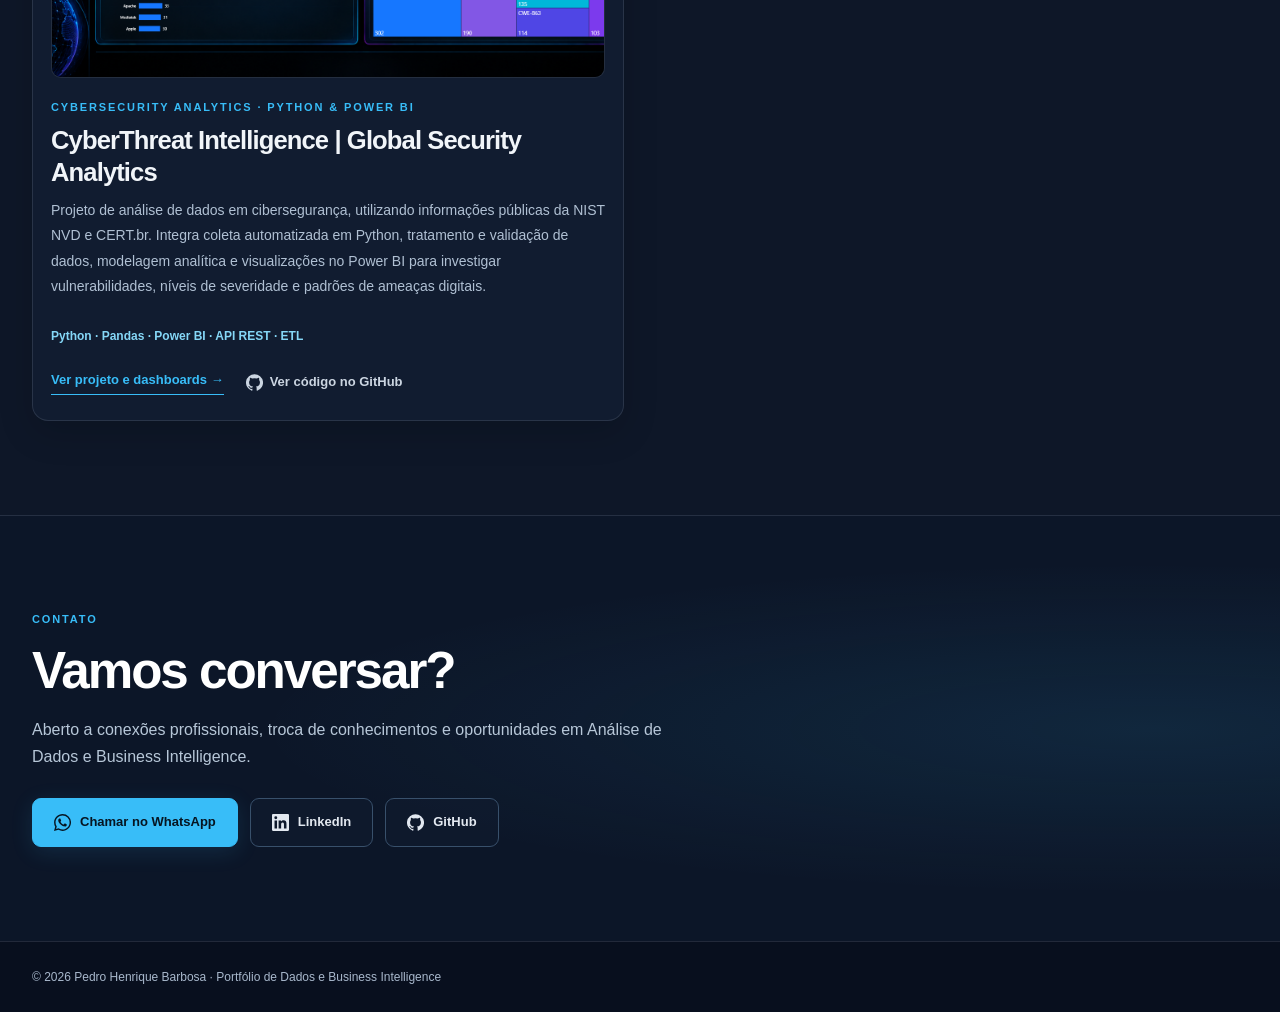
==== commit 1fd7e5c9: "Add CyberThreat Intelligence project section Added a new project section for CyberThreat Intelligenc" ====
--- a/index.html
+++ b/index.html
@@ -6,7 +6,6 @@
   <meta name="viewport" content="width=device-width, initial-scale=1"/>
 
   <meta name="description" content="Portfólio de Pedro Henrique Barbosa. Projetos de Análise de Dados, Business Intelligence, Python, SQL e Power BI."/>
-
   <meta name="theme-color" content="#0B1120"/>
 
   <title>Pedro Henrique Barbosa | Portfólio de Dados</title>
@@ -165,8 +164,8 @@
           <div>
 
             <p>
-              Sou um profissional especializado em dados, formado em Análise e Desenvolvimento 
-              de Sistemas, com experiência em transformar dados em 
+              Sou um profissional especializado em dados, formado em Análise e Desenvolvimento
+              de Sistemas, com experiência em transformar dados em
               informações estratégicas para apoiar decisões de negócio.
             </p>
 
@@ -216,7 +215,6 @@
             </h3>
 
             <div class="skill-list">
-
               <div class="skill">Power BI &amp; DAX</div>
               <div class="skill">SQL &amp; BigQuery</div>
               <div class="skill">Python</div>
@@ -225,7 +223,6 @@
               <div class="skill">CRM &amp; automação</div>
               <div class="skill">ETL &amp; modelagem de dados</div>
               <div class="skill">IA generativa aplicada a dados</div>
-
             </div>
 
           </div>
@@ -585,6 +582,62 @@
               <a
                 class="github-link"
                 href="https://github.com/phfbr/neuroinsights-cognitive-analytics"
+                target="_blank"
+                rel="noopener noreferrer"
+              >
+                <svg class="contact-icon" viewBox="0 0 24 24" aria-hidden="true">
+                  <path d="M12 .297a12 12 0 0 0-3.793 23.386c.6.111.82-.261.82-.577v-2.234c-3.338.726-4.043-1.416-4.043-1.416-.546-1.387-1.333-1.756-1.333-1.756-1.09-.745.083-.729.083-.729 1.205.084 1.839 1.237 1.839 1.237 1.07 1.834 2.807 1.304 3.492.997.108-.775.418-1.305.762-1.605-2.665-.303-5.467-1.333-5.467-5.931 0-1.311.469-2.381 1.236-3.221-.124-.303-.536-1.524.117-3.176 0 0 1.008-.323 3.301 1.23a11.52 11.52 0 0 1 6.006 0c2.291-1.553 3.297-1.23 3.297-1.23.655 1.652.243 2.873.12 3.176.77.84 1.235 1.91 1.235 3.221 0 4.61-2.807 5.624-5.479 5.921.43.372.823 1.102.823 2.222v3.293c0 .319.216.694.825.576A12.001 12.001 0 0 0 12 .297Z"/>
+                </svg>
+                Ver código no GitHub
+              </a>
+
+            </div>
+
+          </article>
+
+          <!-- PROJETO 09: CYBERTHREAT INTELLIGENCE -->
+
+          <article class="project">
+
+            <a class="project-image" href="projetos/cyberthreat.html">
+              <img
+                src="assets/cyberthreat-01.png"
+                alt="Dashboard CyberThreat Intelligence - Global Security Analytics"
+                loading="lazy"
+              />
+            </a>
+
+            <div class="eyebrow">
+              CYBERSECURITY ANALYTICS · PYTHON &amp; POWER BI
+            </div>
+
+            <h3>
+              CyberThreat Intelligence | Global Security Analytics
+            </h3>
+
+            <p>
+              Projeto de análise de dados em cibersegurança,
+              utilizando informações públicas da NIST NVD e
+              CERT.br. Integra coleta automatizada em Python,
+              tratamento e validação de dados, modelagem
+              analítica e visualizações no Power BI para
+              investigar vulnerabilidades, níveis de
+              severidade e padrões de ameaças digitais.
+            </p>
+
+            <div class="project-tech">
+              Python · Pandas · Power BI · API REST · ETL
+            </div>
+
+            <div class="project-links">
+
+              <a class="textlink" href="projetos/cyberthreat.html">
+                Ver projeto e dashboards →
+              </a>
+
+              <a
+                class="github-link"
+                href="https://github.com/phfbr/cyberthreat-intelligence"
                 target="_blank"
                 rel="noopener noreferrer"
               >
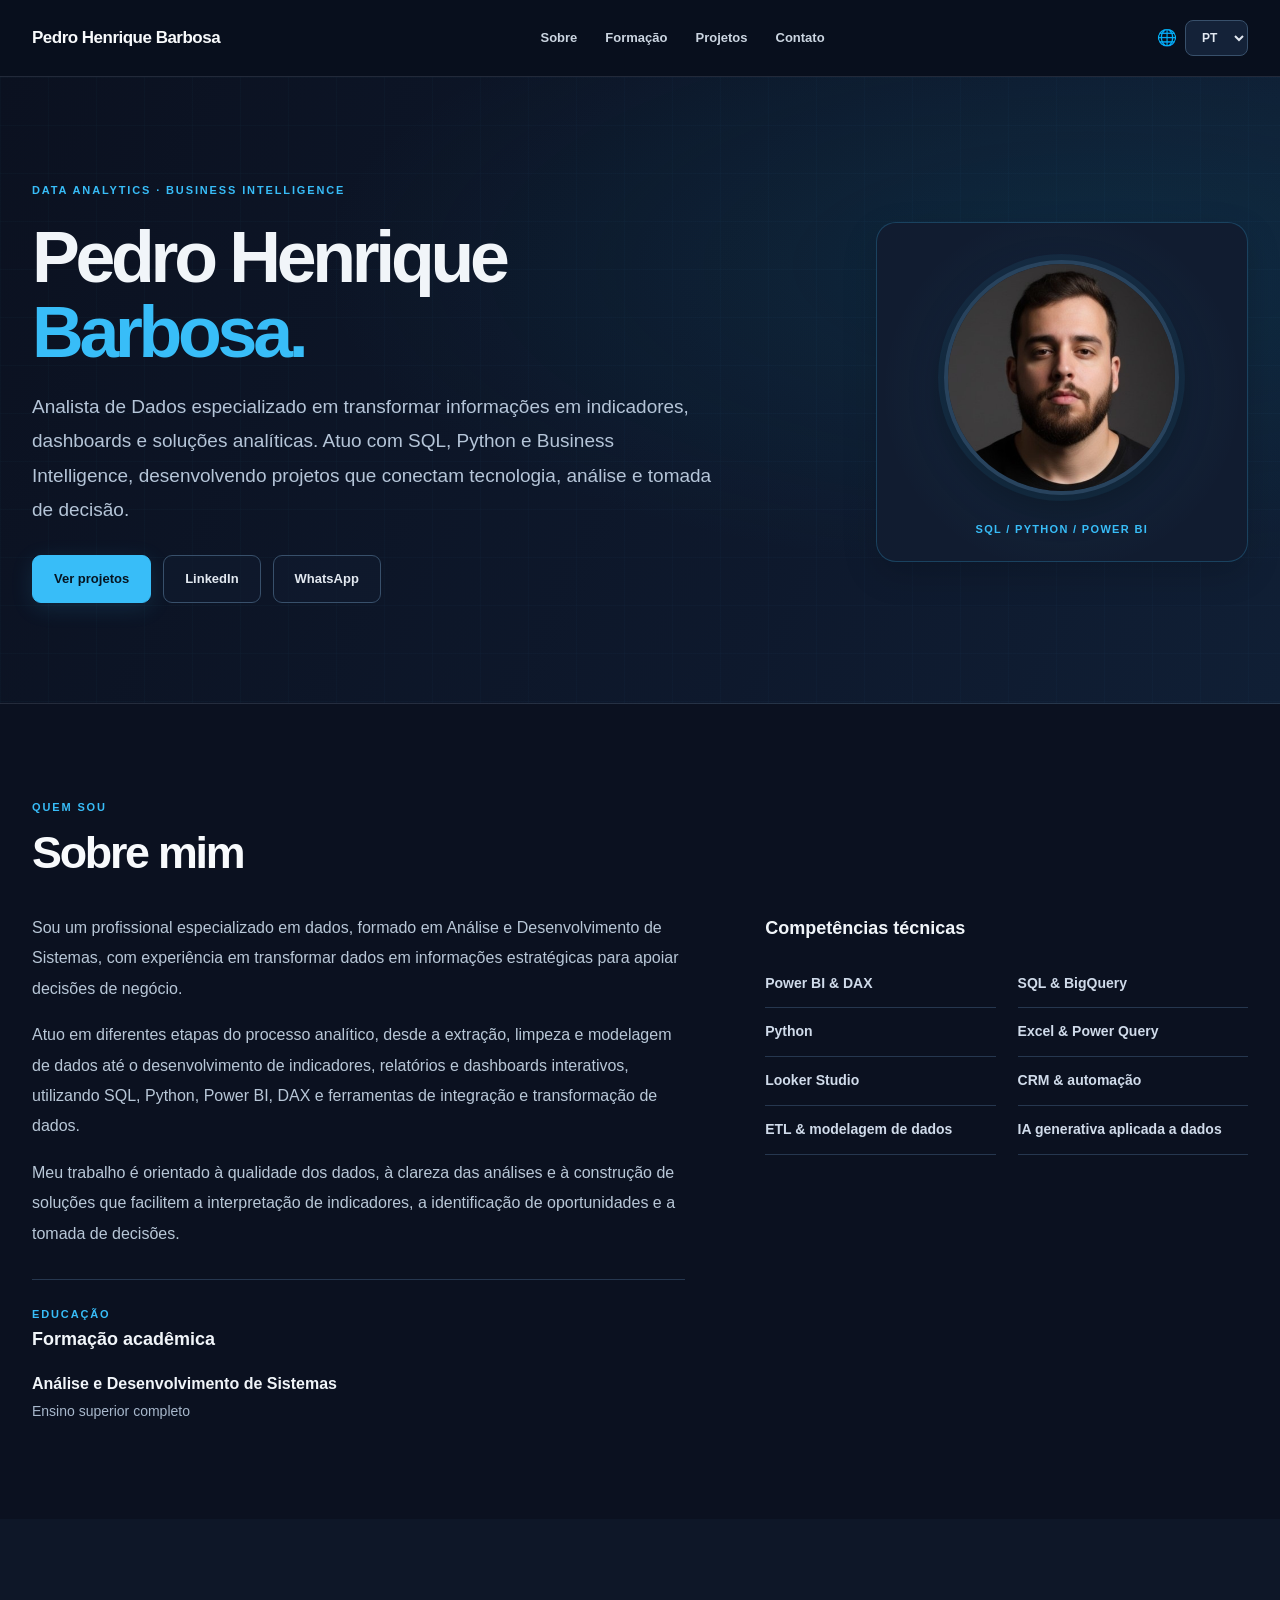
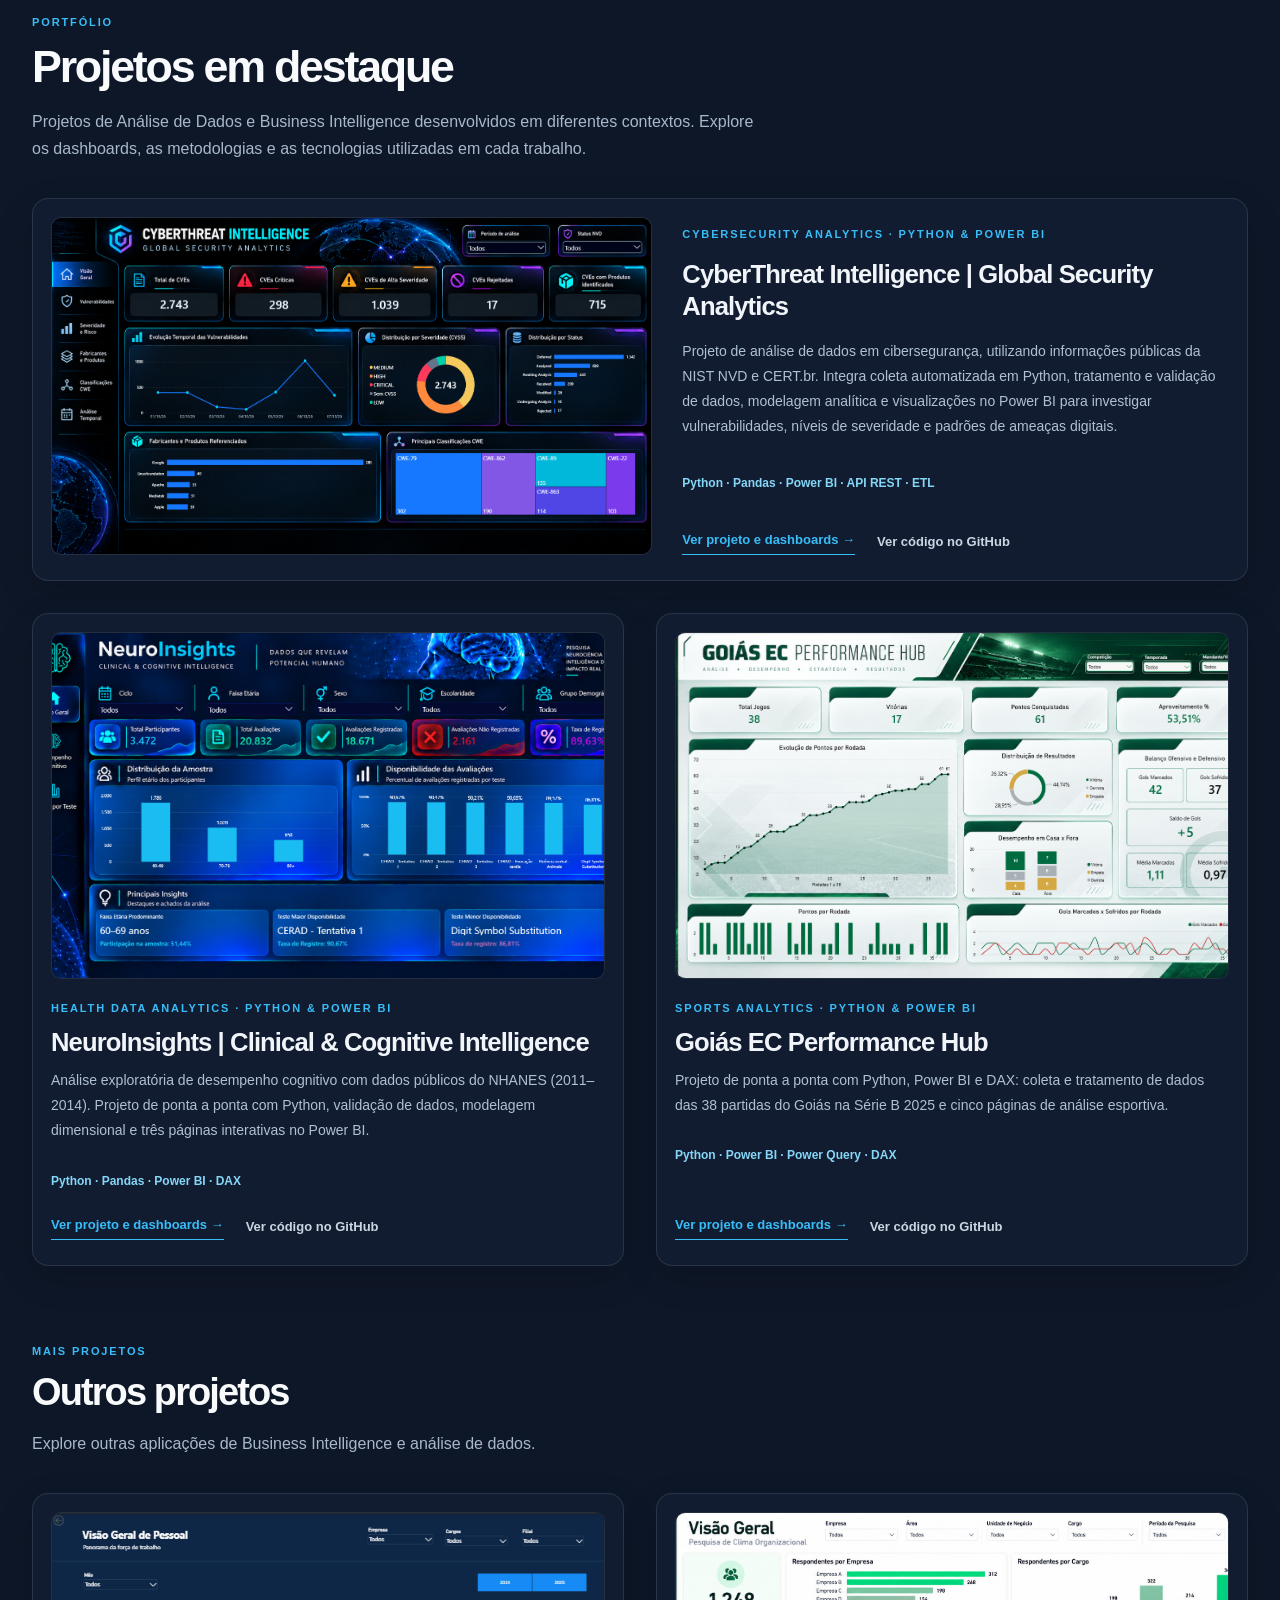
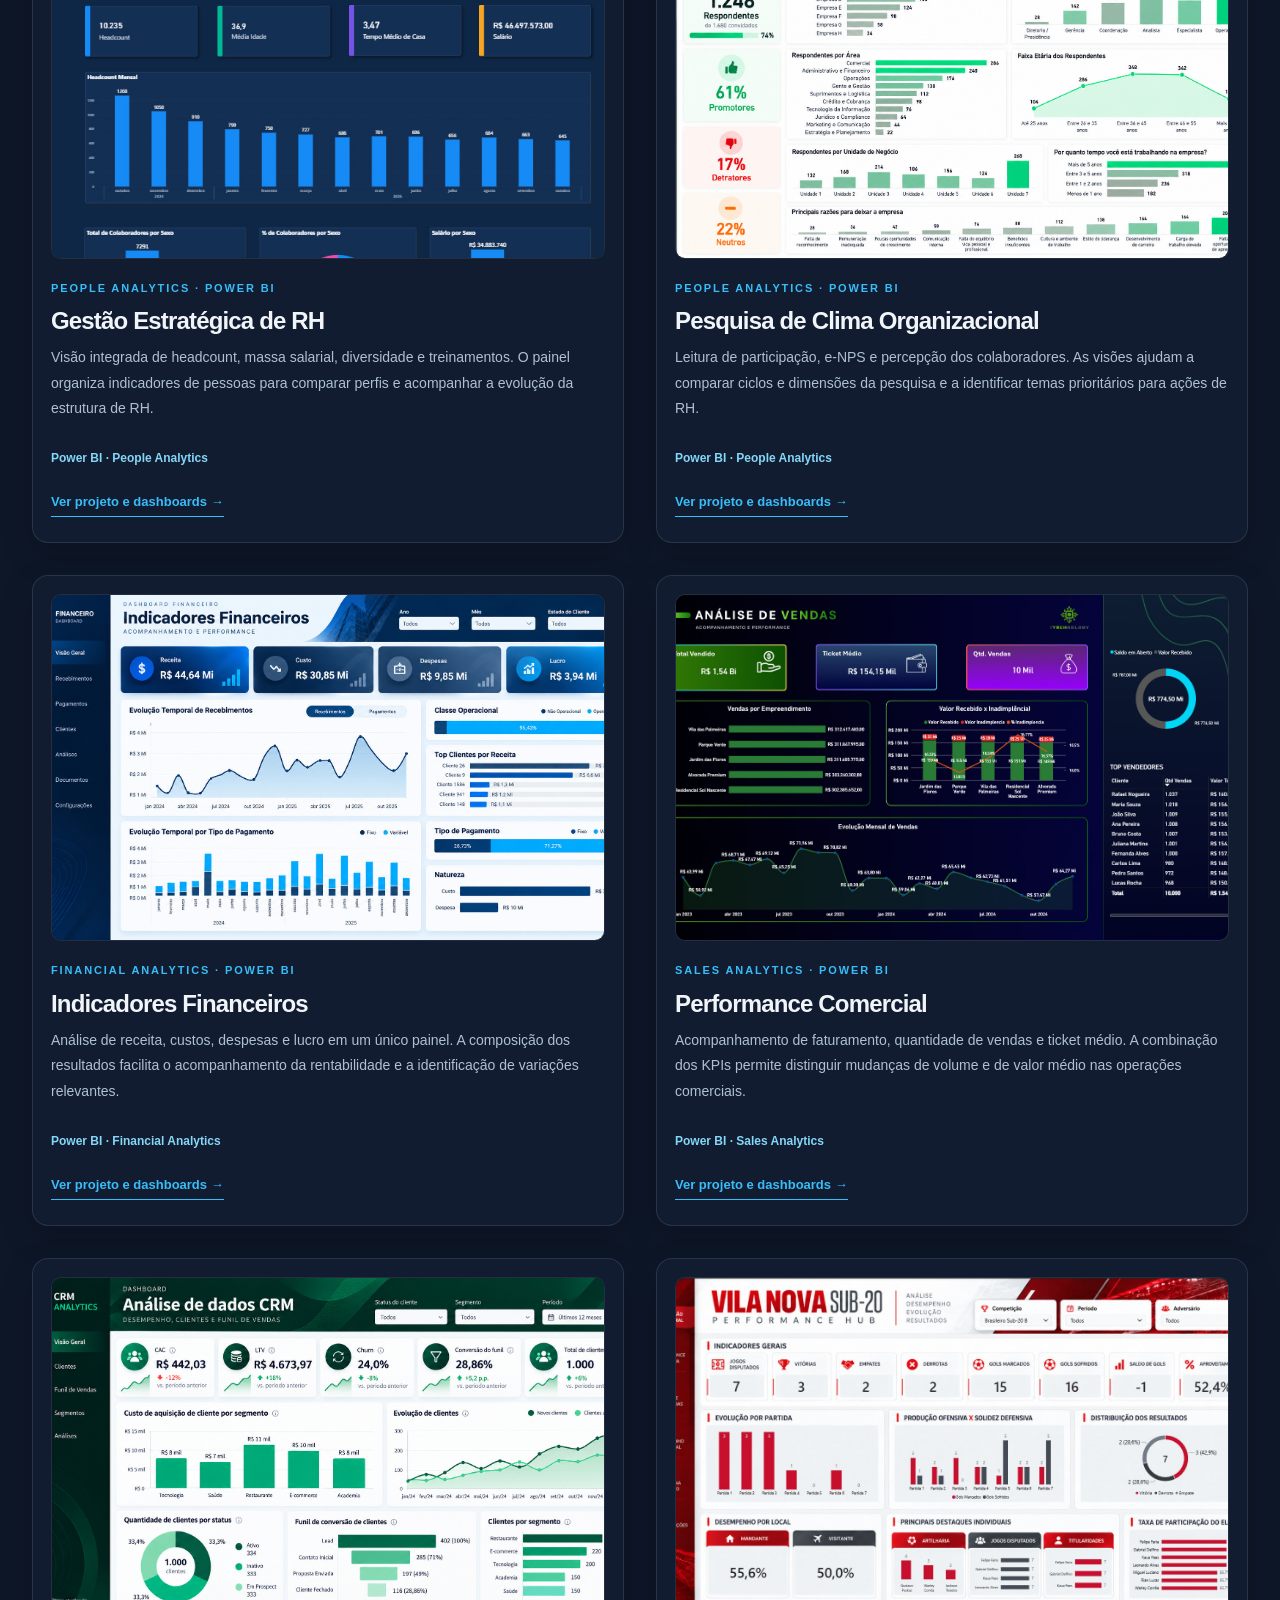
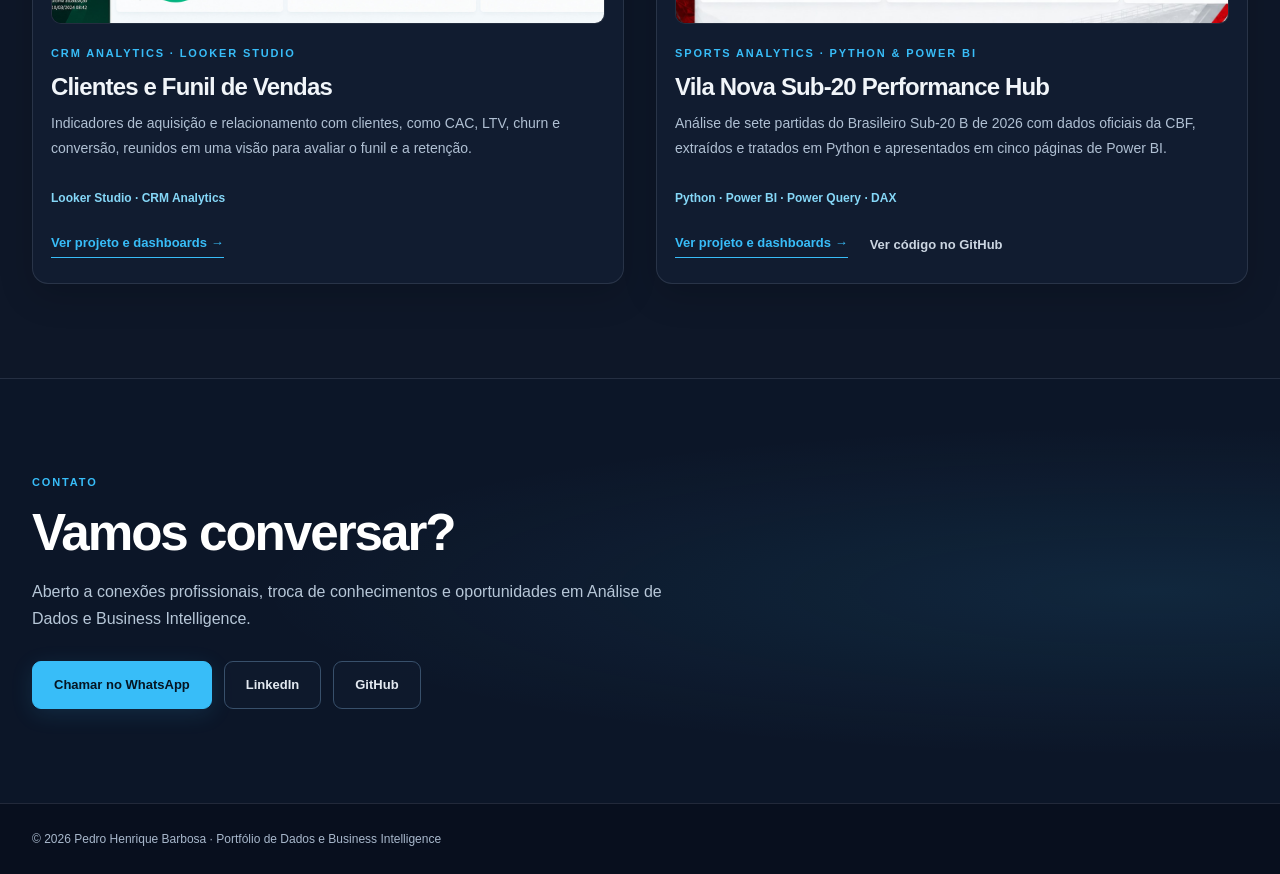
==== commit 6504c09b: "Update print statement from 'Hello' to 'Goodbye'" ====
--- a/index.html
+++ b/index.html
@@ -2,19 +2,21 @@
 <!DOCTYPE html>
 <html lang="pt-BR">
 <head>
-  <meta charset="utf-8"/>
-  <meta name="viewport" content="width=device-width, initial-scale=1"/>
-
-  <meta name="description" content="Portfólio de Pedro Henrique Barbosa. Projetos de Análise de Dados, Business Intelligence, Python, SQL e Power BI."/>
-  <meta name="theme-color" content="#0B1120"/>
+  <meta charset="UTF-8">
+  <meta name="viewport" content="width=device-width, initial-scale=1">
 
   <title>Pedro Henrique Barbosa | Portfólio de Dados</title>
 
-  <link href="assets/style.css" rel="stylesheet"/>
+  <meta
+    name="description"
+    content="Portfólio de Pedro Henrique Barbosa. Projetos de Análise de Dados, Business Intelligence, Python, SQL e Power BI."
+  >
+  <meta name="theme-color" content="#0B1120">
+
+  <link rel="stylesheet" href="assets/style.css">
 
   <style>
-    /* Ajustes complementares ao Dark Tech 2.0 */
-
+    /* Ajustes complementares */
     .project-links {
       display: flex;
       flex-wrap: wrap;
@@ -53,13 +55,115 @@
     .hero .btn {
       gap: 9px;
     }
+
+    /* Seletor de idiomas */
+    .language-switcher {
+      display: flex;
+      align-items: center;
+      gap: 8px;
+      margin-left: 12px;
+    }
+
+    .language-switcher select {
+      background: #142238;
+      color: #e2e8f0;
+      border: 1px solid #38506b;
+      border-radius: 8px;
+      padding: 9px 12px;
+      font-size: 12px;
+      font-weight: 700;
+      cursor: pointer;
+    }
+
+    .language-switcher select:hover {
+      border-color: #38bdf8;
+    }
+
+    .language-switcher select:focus-visible {
+      outline: 2px solid #38bdf8;
+      outline-offset: 3px;
+    }
+
+    /* Hierarquia dos projetos */
+    .featured-projects .project-featured {
+      grid-column: 1 / -1;
+      display: grid;
+      grid-template-columns: 1.1fr 1fr;
+      column-gap: 30px;
+      align-content: start;
+    }
+
+    .project-featured .project-image {
+      grid-column: 1;
+      grid-row: 1 / span 5;
+      align-self: stretch;
+    }
+
+    .project-featured .project-image img {
+      height: 100%;
+      min-height: 270px;
+      aspect-ratio: auto;
+      object-fit: cover;
+    }
+
+    .project-featured .eyebrow {
+      margin-top: 8px;
+    }
+
+    .other-heading {
+      margin-top: 76px;
+    }
+
+    .other-heading h2 {
+      font-size: clamp(28px, 3vw, 38px);
+    }
+
+    .other-projects .project h3 {
+      font-size: clamp(20px, 2vw, 24px);
+    }
+
+    @media (max-width: 800px) {
+      .featured-projects .project-featured {
+        display: flex;
+      }
+
+      .project-featured .project-image img {
+        height: auto;
+        min-height: 0;
+        aspect-ratio: 16 / 10;
+      }
+
+      .nav {
+        flex-wrap: wrap;
+        padding: 12px 0;
+      }
+    }
+
+    @media (max-width: 560px) {
+      .nav {
+        justify-content: space-between;
+      }
+
+      .navlinks {
+        order: 3;
+        width: 100%;
+        justify-content: space-between;
+      }
+
+      .language-switcher {
+        margin-left: auto;
+      }
+
+      .other-heading {
+        margin-top: 55px;
+      }
+    }
   </style>
 </head>
 
 <body>
 
   <!-- NAVEGAÇÃO -->
-
   <header class="navwrap">
     <div class="container nav">
 
@@ -68,34 +172,44 @@
       </a>
 
       <nav class="navlinks" aria-label="Navegação principal">
-        <a href="index.html#sobre">Sobre</a>
-        <a href="index.html#formacao">Formação</a>
-        <a href="index.html#projetos">Projetos</a>
-        <a href="index.html#contato">Contato</a>
+        <a href="#sobre" data-i18n="navAbout">Sobre</a>
+        <a href="#formacao" data-i18n="navEducation">Formação</a>
+        <a href="#projetos" data-i18n="navProjects">Projetos</a>
+        <a href="#contato" data-i18n="navContact">Contato</a>
       </nav>
+
+      <div class="language-switcher">
+        <label for="language-select" aria-label="Idioma">
+          <span aria-hidden="true">🌐</span>
+        </label>
+
+        <select id="language-select" aria-label="Selecionar idioma">
+          <option value="pt">PT</option>
+          <option value="en">EN</option>
+          <option value="es">ES</option>
+        </select>
+      </div>
 
     </div>
   </header>
 
   <main>
 
-    <!-- HERO -->
-
+    <!-- APRESENTAÇÃO -->
     <section class="hero">
       <div class="container hero-inner">
 
         <div>
-
           <div class="eyebrow">
             DATA ANALYTICS · BUSINESS INTELLIGENCE
           </div>
 
           <h1>
-            Pedro Henrique<br/>
+            Pedro Henrique<br>
             <em>Barbosa.</em>
           </h1>
 
-          <p class="lead">
+          <p class="lead" data-i18n="heroDescription">
             Analista de Dados especializado em transformar
             informações em indicadores, dashboards e soluções
             analíticas. Atuo com SQL, Python e Business
@@ -105,7 +219,7 @@
 
           <div class="buttons">
 
-            <a class="btn primary" href="#projetos">
+            <a class="btn primary" href="#projetos" data-i18n="viewProjects">
               Ver projetos
             </a>
 
@@ -115,9 +229,6 @@
               target="_blank"
               rel="noopener noreferrer"
             >
-              <svg class="contact-icon" viewBox="0 0 24 24" aria-hidden="true">
-                <path d="M20.447 20.452h-3.554v-5.569c0-1.328-.027-3.037-1.852-3.037-1.853 0-2.136 1.445-2.136 2.939v5.667H9.35V9h3.414v1.561h.049c.476-.9 1.637-1.85 3.37-1.85 3.601 0 4.267 2.37 4.267 5.455v6.286ZM5.337 7.433a2.062 2.062 0 1 1 0-4.124 2.062 2.062 0 0 1 0 4.124ZM7.119 20.452H3.555V9h3.564v11.452ZM22.225 0H1.771C.792 0 0 .774 0 1.729v20.542C0 23.227.792 24 1.771 24h20.451C23.2 24 24 23.227 24 22.271V1.729C24 .774 23.2 0 22.225 0Z"/>
-              </svg>
               LinkedIn
             </a>
 
@@ -127,9 +238,6 @@
               target="_blank"
               rel="noopener noreferrer"
             >
-              <svg class="contact-icon" viewBox="0 0 24 24" aria-hidden="true">
-                <path d="M20.52 3.48A11.86 11.86 0 0 0 12.07 0C5.49 0 .13 5.35.12 11.94a11.9 11.9 0 0 0 1.59 5.95L0 24l6.28-1.65a11.93 11.93 0 0 0 5.79 1.48h.01c6.58 0 11.94-5.35 11.95-11.94a11.85 11.85 0 0 0-3.51-8.41ZM12.08 21.8a9.9 9.9 0 0 1-5.04-1.38l-.36-.21-3.74.98 1-3.64-.23-.37a9.89 9.89 0 0 1-1.52-5.24c0-5.47 4.45-9.92 9.91-9.92a9.86 9.86 0 0 1 7.02 2.91 9.85 9.85 0 0 1 2.9 7.02c0 5.47-4.45 9.92-9.94 9.92Zm5.44-7.43c-.3-.15-1.77-.87-2.04-.97-.27-.1-.47-.15-.67.15-.2.3-.77.97-.95 1.17-.17.2-.35.22-.65.07-.3-.15-1.26-.46-2.4-1.48-.89-.79-1.49-1.77-1.66-2.07-.17-.3-.02-.46.13-.61.14-.13.3-.35.45-.52.15-.18.2-.3.3-.5.1-.2.05-.37-.03-.52-.07-.15-.67-1.62-.92-2.22-.24-.58-.49-.5-.67-.51h-.57c-.2 0-.52.07-.8.37-.27.3-1.04 1.02-1.04 2.49 0 1.47 1.07 2.89 1.22 3.09.15.2 2.1 3.21 5.1 4.5.71.31 1.27.49 1.7.63.71.23 1.35.2 1.86.12.57-.09 1.77-.72 2.02-1.42.25-.7.25-1.3.17-1.42-.07-.12-.27-.2-.57-.35Z"/>
-              </svg>
               WhatsApp
             </a>
 
@@ -143,74 +251,75 @@
             alt="Foto profissional de Pedro Henrique Barbosa"
             width="260"
             height="260"
-          />
+          >
         </div>
 
       </div>
     </section>
 
     <!-- SOBRE MIM -->
-
     <section class="section" id="sobre">
       <div class="container">
 
         <div class="section-heading">
-          <div class="eyebrow">QUEM SOU</div>
-          <h2>Sobre mim</h2>
+          <div class="eyebrow" data-i18n="aboutEyebrow">
+            QUEM SOU
+          </div>
+
+          <h2 data-i18n="aboutTitle">Sobre mim</h2>
         </div>
 
         <div class="about">
 
           <div>
-
-            <p>
-              Sou um profissional especializado em dados, formado em Análise e Desenvolvimento
-              de Sistemas, com experiência em transformar dados em
-              informações estratégicas para apoiar decisões de negócio.
+            <p data-i18n="about1">
+              Sou um profissional especializado em dados,
+              formado em Análise e Desenvolvimento de Sistemas,
+              com experiência em transformar dados em
+              informações estratégicas para apoiar decisões
+              de negócio.
             </p>
 
-            <p>
-              Atuo em diferentes etapas do processo analítico, desde
-              a extração, limpeza e modelagem de dados até o desenvolvimento
-              de indicadores, relatórios e dashboards interativos,
-              utilizando SQL, Python, Power BI, DAX e ferramentas
-              de integração e transformação de dados.
+            <p data-i18n="about2">
+              Atuo em diferentes etapas do processo analítico,
+              desde a extração, limpeza e modelagem de dados
+              até o desenvolvimento de indicadores, relatórios
+              e dashboards interativos, utilizando SQL, Python,
+              Power BI, DAX e ferramentas de integração e
+              transformação de dados.
             </p>
 
-            <p>
-              Meu trabalho é orientado à qualidade dos dados, à clareza
-              das análises e à construção de soluções que facilitem
-              a interpretação de indicadores, a identificação de
-              oportunidades e a tomada de decisões.
+            <p data-i18n="about3">
+              Meu trabalho é orientado à qualidade dos dados,
+              à clareza das análises e à construção de soluções
+              que facilitem a interpretação de indicadores,
+              a identificação de oportunidades e a tomada
+              de decisões.
             </p>
 
-            <!-- FORMAÇÃO -->
-
             <div class="education" id="formacao">
 
-              <div class="eyebrow">EDUCAÇÃO</div>
-
-              <h3 class="subhead">
+              <div class="eyebrow" data-i18n="educationEyebrow">
+                EDUCAÇÃO
+              </div>
+
+              <h3 class="subhead" data-i18n="educationTitle">
                 Formação acadêmica
               </h3>
 
-              <strong>
+              <strong data-i18n="degree">
                 Análise e Desenvolvimento de Sistemas
               </strong>
 
-              <span>
+              <span data-i18n="degreeStatus">
                 Ensino superior completo
               </span>
 
             </div>
-
           </div>
 
-          <!-- COMPETÊNCIAS -->
-
           <div>
-
-            <h3 class="subhead">
+            <h3 class="subhead" data-i18n="skillsTitle">
               Competências técnicas
             </h3>
 
@@ -220,474 +329,95 @@
               <div class="skill">Python</div>
               <div class="skill">Excel &amp; Power Query</div>
               <div class="skill">Looker Studio</div>
-              <div class="skill">CRM &amp; automação</div>
-              <div class="skill">ETL &amp; modelagem de dados</div>
-              <div class="skill">IA generativa aplicada a dados</div>
+              <div class="skill" data-i18n="skillCRM">
+                CRM &amp; automação
+              </div>
+              <div class="skill" data-i18n="skillETL">
+                ETL &amp; modelagem de dados
+              </div>
+              <div class="skill" data-i18n="skillAI">
+                IA generativa aplicada a dados
+              </div>
             </div>
-
           </div>
 
         </div>
-
       </div>
     </section>
 
-    <!-- PROJETOS -->
-
+    <!-- PORTFÓLIO -->
     <section class="section alt" id="projetos">
       <div class="container">
 
         <div class="section-heading">
-
-          <div class="eyebrow">PORTFÓLIO</div>
-
-          <h2>Projetos em destaque</h2>
-
-          <p>
+          <div class="eyebrow" data-i18n="portfolioEyebrow">
+            PORTFÓLIO
+          </div>
+
+          <h2 data-i18n="featuredTitle">
+            Projetos em destaque
+          </h2>
+
+          <p data-i18n="featuredDescription">
             Projetos de Análise de Dados e Business Intelligence
             desenvolvidos em diferentes contextos. Explore os
             dashboards, as metodologias e as tecnologias
             utilizadas em cada trabalho.
           </p>
-
         </div>
 
-        <div class="projects">
-
-          <!-- PROJETO 01: RH -->
-
-          <article class="project">
-
-            <a class="project-image" href="projetos/rh.html">
-              <img
-                src="assets/rh-01.jpg"
-                alt="Dashboard de Gestão Estratégica de RH"
-                loading="lazy"
-              />
-            </a>
-
-            <div class="eyebrow">
-              PEOPLE ANALYTICS · POWER BI
-            </div>
-
-            <h3>Gestão Estratégica de RH</h3>
-
-            <p>
-              Visão integrada de headcount, massa salarial,
-              diversidade e treinamentos. O painel organiza
-              indicadores de pessoas para comparar perfis
-              e acompanhar a evolução da estrutura de RH.
-            </p>
-
-            <div class="project-tech">
-              Power BI · People Analytics
-            </div>
-
-            <div class="project-links">
-              <a class="textlink" href="projetos/rh.html">
-                Ver projeto e dashboards →
-              </a>
-            </div>
-
-          </article>
-
-          <!-- PROJETO 02: CLIMA -->
-
-          <article class="project">
-
-            <a class="project-image" href="projetos/clima.html">
-              <img
-                src="assets/clima-01.jpg"
-                alt="Dashboard de Pesquisa de Clima Organizacional"
-                loading="lazy"
-              />
-            </a>
-
-            <div class="eyebrow">
-              PEOPLE ANALYTICS · POWER BI
-            </div>
-
-            <h3>Pesquisa de Clima Organizacional</h3>
-
-            <p>
-              Leitura de participação, e-NPS e percepção
-              dos colaboradores. As visões ajudam a comparar
-              ciclos e dimensões da pesquisa e a identificar
-              temas prioritários para ações de RH.
-            </p>
-
-            <div class="project-tech">
-              Power BI · People Analytics
-            </div>
-
-            <div class="project-links">
-              <a class="textlink" href="projetos/clima.html">
-                Ver projeto e dashboards →
-              </a>
-            </div>
-
-          </article>
-
-          <!-- PROJETO 03: FINANCEIRO -->
-
-          <article class="project">
-
-            <a class="project-image" href="projetos/financeiro.html">
-              <img
-                src="assets/financeiro.jpg"
-                alt="Dashboard de Indicadores Financeiros"
-                loading="lazy"
-              />
-            </a>
-
-            <div class="eyebrow">
-              FINANCIAL ANALYTICS · POWER BI
-            </div>
-
-            <h3>Indicadores Financeiros</h3>
-
-            <p>
-              Análise de receita, custos, despesas e lucro
-              em um único painel. A composição dos resultados
-              facilita o acompanhamento da rentabilidade
-              e a identificação de variações relevantes.
-            </p>
-
-            <div class="project-tech">
-              Power BI · Financial Analytics
-            </div>
-
-            <div class="project-links">
-              <a class="textlink" href="projetos/financeiro.html">
-                Ver projeto e dashboards →
-              </a>
-            </div>
-
-          </article>
-
-          <!-- PROJETO 04: VENDAS -->
-
-          <article class="project">
-
-            <a class="project-image" href="projetos/vendas.html">
-              <img
-                src="assets/vendas.jpg"
-                alt="Dashboard de Performance Comercial"
-                loading="lazy"
-              />
-            </a>
-
-            <div class="eyebrow">
-              SALES ANALYTICS · POWER BI
-            </div>
-
-            <h3>Performance Comercial</h3>
-
-            <p>
-              Acompanhamento de faturamento, quantidade de
-              vendas e ticket médio. A combinação dos KPIs
-              permite distinguir mudanças de volume e de
-              valor médio nas operações comerciais.
-            </p>
-
-            <div class="project-tech">
-              Power BI · Sales Analytics
-            </div>
-
-            <div class="project-links">
-              <a class="textlink" href="projetos/vendas.html">
-                Ver projeto e dashboards →
-              </a>
-            </div>
-
-          </article>
-
-          <!-- PROJETO 05: CRM -->
-
-          <article class="project">
-
-            <a class="project-image" href="projetos/crm.html">
-              <img
-                src="assets/crm.jpg"
-                alt="Dashboard de Clientes e Funil de Vendas"
-                loading="lazy"
-              />
-            </a>
-
-            <div class="eyebrow">
-              CRM ANALYTICS · LOOKER STUDIO
-            </div>
-
-            <h3>Clientes e Funil de Vendas</h3>
-
-            <p>
-              Indicadores de aquisição e relacionamento
-              com clientes, como CAC, LTV, churn e conversão,
-              reunidos em uma visão para avaliar o funil
-              e a retenção.
-            </p>
-
-            <div class="project-tech">
-              Looker Studio · CRM Analytics
-            </div>
-
-            <div class="project-links">
-              <a class="textlink" href="projetos/crm.html">
-                Ver projeto e dashboards →
-              </a>
-            </div>
-
-          </article>
-
-          <!-- PROJETO 06: GOIÁS -->
-
-          <article class="project">
-
-            <a class="project-image" href="projetos/goias.html">
-              <img
-                src="assets/goias-01.jpg"
-                alt="Dashboard Goiás EC Performance Hub"
-                loading="lazy"
-              />
-            </a>
-
-            <div class="eyebrow">
-              SPORTS ANALYTICS · PYTHON &amp; POWER BI
-            </div>
-
-            <h3>Goiás EC Performance Hub</h3>
-
-            <p>
-              Projeto de ponta a ponta com Python, Power BI
-              e DAX: coleta e tratamento de dados das
-              38 partidas do Goiás na Série B 2025 e
-              cinco páginas de análise esportiva.
-            </p>
-
-            <div class="project-tech">
-              Python · Power BI · Power Query · DAX
-            </div>
-
-            <div class="project-links">
-
-              <a class="textlink" href="projetos/goias.html">
-                Ver projeto e dashboards →
-              </a>
-
-              <a
-                class="github-link"
-                href="https://github.com/phfbr/goias-ec-performance-hub"
-                target="_blank"
-                rel="noopener noreferrer"
-              >
-                <svg class="contact-icon" viewBox="0 0 24 24" aria-hidden="true">
-                  <path d="M12 .297a12 12 0 0 0-3.793 23.386c.6.111.82-.261.82-.577v-2.234c-3.338.726-4.043-1.416-4.043-1.416-.546-1.387-1.333-1.756-1.333-1.756-1.09-.745.083-.729.083-.729 1.205.084 1.839 1.237 1.839 1.237 1.07 1.834 2.807 1.304 3.492.997.108-.775.418-1.305.762-1.605-2.665-.303-5.467-1.333-5.467-5.931 0-1.311.469-2.381 1.236-3.221-.124-.303-.536-1.524.117-3.176 0 0 1.008-.323 3.301 1.23a11.52 11.52 0 0 1 6.006 0c2.291-1.553 3.297-1.23 3.297-1.23.655 1.652.243 2.873.12 3.176.77.84 1.235 1.91 1.235 3.221 0 4.61-2.807 5.624-5.479 5.921.43.372.823 1.102.823 2.222v3.293c0 .319.216.694.825.576A12.001 12.001 0 0 0 12 .297Z"/>
-                </svg>
-                Ver código no GitHub
-              </a>
-
-            </div>
-
-          </article>
-
-          <!-- PROJETO 07: VILA NOVA -->
-
-          <article class="project">
-
-            <a class="project-image" href="projetos/vila-nova.html">
-              <img
-                src="assets/vila-01.jpg"
-                alt="Dashboard Vila Nova Sub-20 Performance Hub"
-                loading="lazy"
-              />
-            </a>
-
-            <div class="eyebrow">
-              SPORTS ANALYTICS · PYTHON &amp; POWER BI
-            </div>
-
-            <h3>Vila Nova Sub-20 Performance Hub</h3>
-
-            <p>
-              Análise de sete partidas do Brasileiro Sub-20 B
-              de 2026 com dados oficiais da CBF, extraídos
-              e tratados em Python e apresentados em cinco
-              páginas de Power BI.
-            </p>
-
-            <div class="project-tech">
-              Python · Power BI · Power Query · DAX
-            </div>
-
-            <div class="project-links">
-
-              <a class="textlink" href="projetos/vila-nova.html">
-                Ver projeto e dashboards →
-              </a>
-
-              <a
-                class="github-link"
-                href="https://github.com/phfbr/vila-nova-sub20-performance-hub-"
-                target="_blank"
-                rel="noopener noreferrer"
-              >
-                <svg class="contact-icon" viewBox="0 0 24 24" aria-hidden="true">
-                  <path d="M12 .297a12 12 0 0 0-3.793 23.386c.6.111.82-.261.82-.577v-2.234c-3.338.726-4.043-1.416-4.043-1.416-.546-1.387-1.333-1.756-1.333-1.756-1.09-.745.083-.729.083-.729 1.205.084 1.839 1.237 1.839 1.237 1.07 1.834 2.807 1.304 3.492.997.108-.775.418-1.305.762-1.605-2.665-.303-5.467-1.333-5.467-5.931 0-1.311.469-2.381 1.236-3.221-.124-.303-.536-1.524.117-3.176 0 0 1.008-.323 3.301 1.23a11.52 11.52 0 0 1 6.006 0c2.291-1.553 3.297-1.23 3.297-1.23.655 1.652.243 2.873.12 3.176.77.84 1.235 1.91 1.235 3.221 0 4.61-2.807 5.624-5.479 5.921.43.372.823 1.102.823 2.222v3.293c0 .319.216.694.825.576A12.001 12.001 0 0 0 12 .297Z"/>
-                </svg>
-                Ver código no GitHub
-              </a>
-
-            </div>
-
-          </article>
-
-          <!-- PROJETO 08: NEUROINSIGHTS -->
-
-          <article class="project">
-
-            <a class="project-image" href="projetos/neuroinsights.html">
-              <img
-                src="assets/01-visao-geral.png"
-                alt="Dashboard NeuroInsights - Visão Geral"
-                loading="lazy"
-              />
-            </a>
-
-            <div class="eyebrow">
-              HEALTH DATA ANALYTICS · PYTHON &amp; POWER BI
-            </div>
-
-            <h3>
-              NeuroInsights | Clinical &amp; Cognitive Intelligence
-            </h3>
-
-            <p>
-              Análise exploratória de desempenho cognitivo
-              com dados públicos do NHANES (2011–2014).
-              Projeto de ponta a ponta com Python,
-              validação de dados, modelagem dimensional
-              e três páginas interativas no Power BI.
-            </p>
-
-            <div class="project-tech">
-              Python · Pandas · Power BI · DAX
-            </div>
-
-            <div class="project-links">
-
-              <a class="textlink" href="projetos/neuroinsights.html">
-                Ver projeto e dashboards →
-              </a>
-
-              <a
-                class="github-link"
-                href="https://github.com/phfbr/neuroinsights-cognitive-analytics"
-                target="_blank"
-                rel="noopener noreferrer"
-              >
-                <svg class="contact-icon" viewBox="0 0 24 24" aria-hidden="true">
-                  <path d="M12 .297a12 12 0 0 0-3.793 23.386c.6.111.82-.261.82-.577v-2.234c-3.338.726-4.043-1.416-4.043-1.416-.546-1.387-1.333-1.756-1.333-1.756-1.09-.745.083-.729.083-.729 1.205.084 1.839 1.237 1.839 1.237 1.07 1.834 2.807 1.304 3.492.997.108-.775.418-1.305.762-1.605-2.665-.303-5.467-1.333-5.467-5.931 0-1.311.469-2.381 1.236-3.221-.124-.303-.536-1.524.117-3.176 0 0 1.008-.323 3.301 1.23a11.52 11.52 0 0 1 6.006 0c2.291-1.553 3.297-1.23 3.297-1.23.655 1.652.243 2.873.12 3.176.77.84 1.235 1.91 1.235 3.221 0 4.61-2.807 5.624-5.479 5.921.43.372.823 1.102.823 2.222v3.293c0 .319.216.694.825.576A12.001 12.001 0 0 0 12 .297Z"/>
-                </svg>
-                Ver código no GitHub
-              </a>
-
-            </div>
-
-          </article>
-
-          <!-- PROJETO 09: CYBERTHREAT INTELLIGENCE -->
-
-          <article class="project">
-
-            <a class="project-image" href="projetos/cyberthreat.html">
-              <img
-                src="assets/cyberthreat-01.png"
-                alt="Dashboard CyberThreat Intelligence - Global Security Analytics"
-                loading="lazy"
-              />
-            </a>
-
-            <div class="eyebrow">
-              CYBERSECURITY ANALYTICS · PYTHON &amp; POWER BI
-            </div>
-
-            <h3>
-              CyberThreat Intelligence | Global Security Analytics
-            </h3>
-
-            <p>
-              Projeto de análise de dados em cibersegurança,
-              utilizando informações públicas da NIST NVD e
-              CERT.br. Integra coleta automatizada em Python,
-              tratamento e validação de dados, modelagem
-              analítica e visualizações no Power BI para
-              investigar vulnerabilidades, níveis de
-              severidade e padrões de ameaças digitais.
-            </p>
-
-            <div class="project-tech">
-              Python · Pandas · Power BI · API REST · ETL
-            </div>
-
-            <div class="project-links">
-
-              <a class="textlink" href="projetos/cyberthreat.html">
-                Ver projeto e dashboards →
-              </a>
-
-              <a
-                class="github-link"
-                href="https://github.com/phfbr/cyberthreat-intelligence"
-                target="_blank"
-                rel="noopener noreferrer"
-              >
-                <svg class="contact-icon" viewBox="0 0 24 24" aria-hidden="true">
-                  <path d="M12 .297a12 12 0 0 0-3.793 23.386c.6.111.82-.261.82-.577v-2.234c-3.338.726-4.043-1.416-4.043-1.416-.546-1.387-1.333-1.756-1.333-1.756-1.09-.745.083-.729.083-.729 1.205.084 1.839 1.237 1.839 1.237 1.07 1.834 2.807 1.304 3.492.997.108-.775.418-1.305.762-1.605-2.665-.303-5.467-1.333-5.467-5.931 0-1.311.469-2.381 1.236-3.221-.124-.303-.536-1.524.117-3.176 0 0 1.008-.323 3.301 1.23a11.52 11.52 0 0 1 6.006 0c2.291-1.553 3.297-1.23 3.297-1.23.655 1.652.243 2.873.12 3.176.77.84 1.235 1.91 1.235 3.221 0 4.61-2.807 5.624-5.479 5.921.43.372.823 1.102.823 2.222v3.293c0 .319.216.694.825.576A12.001 12.001 0 0 0 12 .297Z"/>
-                </svg>
-                Ver código no GitHub
-              </a>
-
-            </div>
-
-          </article>
-
+        <!-- Os projetos são gerados pelo JavaScript abaixo -->
+        <div class="projects featured-projects" id="featured-grid"></div>
+
+        <div class="section-heading other-heading">
+          <div class="eyebrow" data-i18n="otherEyebrow">
+            MAIS PROJETOS
+          </div>
+
+          <h2 data-i18n="otherTitle">
+            Outros projetos
+          </h2>
+
+          <p data-i18n="otherDescription">
+            Explore outras aplicações de Business Intelligence
+            e análise de dados.
+          </p>
         </div>
+
+        <div class="projects other-projects" id="other-grid"></div>
 
       </div>
     </section>
 
     <!-- CONTATO -->
-
     <section class="contact" id="contato">
       <div class="container">
 
-        <div class="eyebrow">CONTATO</div>
-
-        <h2>Vamos conversar?</h2>
-
-        <p>
+        <div class="eyebrow" data-i18n="contactEyebrow">
+          CONTATO
+        </div>
+
+        <h2 data-i18n="contactTitle">
+          Vamos conversar?
+        </h2>
+
+        <p data-i18n="contactDescription">
           Aberto a conexões profissionais, troca de
           conhecimentos e oportunidades em Análise de
           Dados e Business Intelligence.
         </p>
 
         <div class="buttons">
-
-          <!-- WHATSAPP -->
 
           <a
             class="btn primary"
             href="https://wa.me/5562992082546?text=Ol%C3%A1%2C%20Pedro%21%20Vi%20seu%20portf%C3%B3lio%20de%20dados."
             target="_blank"
             rel="noopener noreferrer"
+            data-i18n="contactWhatsApp"
           >
-            <svg class="contact-icon" viewBox="0 0 24 24" aria-hidden="true">
-              <path d="M20.52 3.48A11.86 11.86 0 0 0 12.07 0C5.49 0 .13 5.35.12 11.94a11.9 11.9 0 0 0 1.59 5.95L0 24l6.28-1.65a11.93 11.93 0 0 0 5.79 1.48h.01c6.58 0 11.94-5.35 11.95-11.94a11.85 11.85 0 0 0-3.51-8.41ZM12.08 21.8a9.9 9.9 0 0 1-5.04-1.38l-.36-.21-3.74.98 1-3.64-.23-.37a9.89 9.89 0 0 1-1.52-5.24c0-5.47 4.45-9.92 9.91-9.92a9.86 9.86 0 0 1 7.02 2.91 9.85 9.85 0 0 1 2.9 7.02c0 5.47-4.45 9.92-9.94 9.92Zm5.44-7.43c-.3-.15-1.77-.87-2.04-.97-.27-.1-.47-.15-.67.15-.2.3-.77.97-.95 1.17-.17.2-.35.22-.65.07-.3-.15-1.26-.46-2.4-1.48-.89-.79-1.49-1.77-1.66-2.07-.17-.3-.02-.46.13-.61.14-.13.3-.35.45-.52.15-.18.2-.3.3-.5.1-.2.05-.37-.03-.52-.07-.15-.67-1.62-.92-2.22-.24-.58-.49-.5-.67-.51h-.57c-.2 0-.52.07-.8.37-.27.3-1.04 1.02-1.04 2.49 0 1.47 1.07 2.89 1.22 3.09.15.2 2.1 3.21 5.1 4.5.71.31 1.27.49 1.7.63.71.23 1.35.2 1.86.12.57-.09 1.77-.72 2.02-1.42.25-.7.25-1.3.17-1.42-.07-.12-.27-.2-.57-.35Z"/>
-            </svg>
             Chamar no WhatsApp
           </a>
-
-          <!-- LINKEDIN -->
 
           <a
             class="btn"
@@ -695,13 +425,8 @@
             target="_blank"
             rel="noopener noreferrer"
           >
-            <svg class="contact-icon" viewBox="0 0 24 24" aria-hidden="true">
-              <path d="M20.447 20.452h-3.554v-5.569c0-1.328-.027-3.037-1.852-3.037-1.853 0-2.136 1.445-2.136 2.939v5.667H9.35V9h3.414v1.561h.049c.476-.9 1.637-1.85 3.37-1.85 3.601 0 4.267 2.37 4.267 5.455v6.286ZM5.337 7.433a2.062 2.062 0 1 1 0-4.124 2.062 2.062 0 0 1 0 4.124ZM7.119 20.452H3.555V9h3.564v11.452ZM22.225 0H1.771C.792 0 0 .774 0 1.729v20.542C0 23.227.792 24 1.771 24h20.451C23.2 24 24 23.227 24 22.271V1.729C24 .774 23.2 0 22.225 0Z"/>
-            </svg>
             LinkedIn
           </a>
-
-          <!-- GITHUB -->
 
           <a
             class="btn"
@@ -709,27 +434,439 @@
             target="_blank"
             rel="noopener noreferrer"
           >
-            <svg class="contact-icon" viewBox="0 0 24 24" aria-hidden="true">
-              <path d="M12 .297a12 12 0 0 0-3.793 23.386c.6.111.82-.261.82-.577v-2.234c-3.338.726-4.043-1.416-4.043-1.416-.546-1.387-1.333-1.756-1.333-1.756-1.09-.745.083-.729.083-.729 1.205.084 1.839 1.237 1.839 1.237 1.07 1.834 2.807 1.304 3.492.997.108-.775.418-1.305.762-1.605-2.665-.303-5.467-1.333-5.467-5.931 0-1.311.469-2.381 1.236-3.221-.124-.303-.536-1.524.117-3.176 0 0 1.008-.323 3.301 1.23a11.52 11.52 0 0 1 6.006 0c2.291-1.553 3.297-1.23 3.297-1.23.655 1.652.243 2.873.12 3.176.77.84 1.235 1.91 1.235 3.221 0 4.61-2.807 5.624-5.479 5.921.43.372.823 1.102.823 2.222v3.293c0 .319.216.694.825.576A12.001 12.001 0 0 0 12 .297Z"/>
-            </svg>
             GitHub
           </a>
 
         </div>
-
       </div>
     </section>
 
   </main>
 
   <!-- RODAPÉ -->
-
   <footer class="footer">
     <div class="container">
       © 2026 Pedro Henrique Barbosa ·
-      Portfólio de Dados e Business Intelligence
+      <span data-i18n="footerText">
+        Portfólio de Dados e Business Intelligence
+      </span>
     </div>
   </footer>
 
+  <script>
+    /* =========================================
+       PROJETOS — CONTEÚDO MULTILÍNGUE
+       ========================================= */
+
+    const projects = [
+      {
+        id: "cyberthreat",
+        featured: true,
+        main: true,
+        title: "CyberThreat Intelligence | Global Security Analytics",
+        category: "CYBERSECURITY ANALYTICS · PYTHON & POWER BI",
+        image: "assets/cyberthreat-01.png",
+        page: "projetos/cyberthreat.html",
+        github: "https://github.com/phfbr/cyberthreat-intelligence",
+        tech: "Python · Pandas · Power BI · API REST · ETL",
+        description: {
+          pt: "Projeto de análise de dados em cibersegurança, utilizando informações públicas da NIST NVD e CERT.br. Integra coleta automatizada em Python, tratamento e validação de dados, modelagem analítica e visualizações no Power BI para investigar vulnerabilidades, níveis de severidade e padrões de ameaças digitais.",
+          en: "Cybersecurity analytics project using public NIST NVD and CERT.br data. Combines automated Python data collection, cleaning, validation, analytical modeling, and Power BI visualizations to investigate vulnerabilities, severity levels, and digital threat patterns.",
+          es: "Proyecto de análisis de datos en ciberseguridad con información pública de NIST NVD y CERT.br. Integra recopilación automatizada con Python, limpieza, validación, modelado analítico y visualizaciones en Power BI para investigar vulnerabilidades, niveles de gravedad y patrones de amenazas digitales."
+        }
+      },
+      {
+        id: "neuroinsights",
+        featured: true,
+        title: "NeuroInsights | Clinical & Cognitive Intelligence",
+        category: "HEALTH DATA ANALYTICS · PYTHON & POWER BI",
+        image: "assets/01-visao-geral.png",
+        page: "projetos/neuroinsights.html",
+        github: "https://github.com/phfbr/neuroinsights-cognitive-analytics",
+        tech: "Python · Pandas · Power BI · DAX",
+        description: {
+          pt: "Análise exploratória de desempenho cognitivo com dados públicos do NHANES (2011–2014). Projeto de ponta a ponta com Python, validação de dados, modelagem dimensional e três páginas interativas no Power BI.",
+          en: "Exploratory analysis of cognitive performance using public NHANES data (2011–2014). An end-to-end project with Python, data validation, dimensional modeling, and three interactive Power BI pages.",
+          es: "Análisis exploratorio del rendimiento cognitivo con datos públicos de NHANES (2011–2014). Proyecto integral con Python, validación de datos, modelado dimensional y tres páginas interactivas en Power BI."
+        }
+      },
+      {
+        id: "goias",
+        featured: true,
+        title: "Goiás EC Performance Hub",
+        category: "SPORTS ANALYTICS · PYTHON & POWER BI",
+        image: "assets/goias-01.jpg",
+        page: "projetos/goias.html",
+        github: "https://github.com/phfbr/goias-ec-performance-hub",
+        tech: "Python · Power BI · Power Query · DAX",
+        description: {
+          pt: "Projeto de ponta a ponta com Python, Power BI e DAX: coleta e tratamento de dados das 38 partidas do Goiás na Série B 2025 e cinco páginas de análise esportiva.",
+          en: "End-to-end project using Python, Power BI, and DAX: collecting and processing data from Goiás's 38 matches in Brazil's 2025 Série B, with five sports analytics pages.",
+          es: "Proyecto integral con Python, Power BI y DAX: recopilación y tratamiento de datos de los 38 partidos de Goiás en la Serie B 2025 y cinco páginas de análisis deportivo."
+        }
+      },
+      {
+        id: "rh",
+        featured: false,
+        title: {
+          pt: "Gestão Estratégica de RH",
+          en: "Strategic HR Management",
+          es: "Gestión Estratégica de RR. HH."
+        },
+        category: "PEOPLE ANALYTICS · POWER BI",
+        image: "assets/rh-01.jpg",
+        page: "projetos/rh.html",
+        tech: "Power BI · People Analytics",
+        description: {
+          pt: "Visão integrada de headcount, massa salarial, diversidade e treinamentos. O painel organiza indicadores de pessoas para comparar perfis e acompanhar a evolução da estrutura de RH.",
+          en: "Integrated view of headcount, payroll, diversity, and training. The dashboard organizes workforce metrics to compare profiles and track changes in HR structure.",
+          es: "Visión integrada de plantilla, masa salarial, diversidad y capacitación. El panel organiza indicadores de personal para comparar perfiles y seguir la evolución de la estructura de RR. HH."
+        }
+      },
+      {
+        id: "clima",
+        featured: false,
+        title: {
+          pt: "Pesquisa de Clima Organizacional",
+          en: "Employee Climate Survey",
+          es: "Encuesta de Clima Laboral"
+        },
+        category: "PEOPLE ANALYTICS · POWER BI",
+        image: "assets/clima-01.jpg",
+        page: "projetos/clima.html",
+        tech: "Power BI · People Analytics",
+        description: {
+          pt: "Leitura de participação, e-NPS e percepção dos colaboradores. As visões ajudam a comparar ciclos e dimensões da pesquisa e a identificar temas prioritários para ações de RH.",
+          en: "Analysis of participation, eNPS, and employee sentiment. Visualizations help compare survey cycles and dimensions and identify priorities for HR action.",
+          es: "Análisis de participación, eNPS y percepción de los colaboradores. Las visualizaciones permiten comparar ciclos y dimensiones de la encuesta e identificar prioridades para RR. HH."
+        }
+      },
+      {
+        id: "financeiro",
+        featured: false,
+        title: {
+          pt: "Indicadores Financeiros",
+          en: "Financial KPIs",
+          es: "Indicadores Financieros"
+        },
+        category: "FINANCIAL ANALYTICS · POWER BI",
+        image: "assets/financeiro.jpg",
+        page: "projetos/financeiro.html",
+        tech: "Power BI · Financial Analytics",
+        description: {
+          pt: "Análise de receita, custos, despesas e lucro em um único painel. A composição dos resultados facilita o acompanhamento da rentabilidade e a identificação de variações relevantes.",
+          en: "Revenue, costs, expenses, and profit analysis in one dashboard. The breakdown helps monitor profitability and identify significant changes.",
+          es: "Análisis de ingresos, costos, gastos y beneficios en un solo panel. El desglose facilita el seguimiento de la rentabilidad y la identificación de variaciones relevantes."
+        }
+      },
+      {
+        id: "vendas",
+        featured: false,
+        title: {
+          pt: "Performance Comercial",
+          en: "Sales Performance",
+          es: "Rendimiento Comercial"
+        },
+        category: "SALES ANALYTICS · POWER BI",
+        image: "assets/vendas.jpg",
+        page: "projetos/vendas.html",
+        tech: "Power BI · Sales Analytics",
+        description: {
+          pt: "Acompanhamento de faturamento, quantidade de vendas e ticket médio. A combinação dos KPIs permite distinguir mudanças de volume e de valor médio nas operações comerciais.",
+          en: "Tracking revenue, sales volume, and average order value. These KPIs help distinguish changes in transaction volume from changes in average value.",
+          es: "Seguimiento de facturación, volumen de ventas y ticket promedio. Estos indicadores permiten distinguir cambios de volumen y de valor medio en las operaciones comerciales."
+        }
+      },
+      {
+        id: "crm",
+        featured: false,
+        title: {
+          pt: "Clientes e Funil de Vendas",
+          en: "Customers and Sales Funnel",
+          es: "Clientes y Embudo de Ventas"
+        },
+        category: "CRM ANALYTICS · LOOKER STUDIO",
+        image: "assets/crm.jpg",
+        page: "projetos/crm.html",
+        tech: "Looker Studio · CRM Analytics",
+        description: {
+          pt: "Indicadores de aquisição e relacionamento com clientes, como CAC, LTV, churn e conversão, reunidos em uma visão para avaliar o funil e a retenção.",
+          en: "Customer acquisition and relationship metrics, including CAC, LTV, churn, and conversion, combined to assess funnel performance and retention.",
+          es: "Indicadores de adquisición y relación con clientes, como CAC, LTV, churn y conversión, reunidos para evaluar el embudo y la retención."
+        }
+      },
+      {
+        id: "vila-nova",
+        featured: false,
+        title: "Vila Nova Sub-20 Performance Hub",
+        category: "SPORTS ANALYTICS · PYTHON & POWER BI",
+        image: "assets/vila-01.jpg",
+        page: "projetos/vila-nova.html",
+        github: "https://github.com/phfbr/vila-nova-sub20-performance-hub-",
+        tech: "Python · Power BI · Power Query · DAX",
+        description: {
+          pt: "Análise de sete partidas do Brasileiro Sub-20 B de 2026 com dados oficiais da CBF, extraídos e tratados em Python e apresentados em cinco páginas de Power BI.",
+          en: "Analysis of seven matches from Brazil's 2026 U-20 Série B using official CBF data, extracted and processed in Python and presented across five Power BI pages.",
+          es: "Análisis de siete partidos del Brasileño Sub-20 B 2026 con datos oficiales de la CBF, extraídos y tratados en Python y presentados en cinco páginas de Power BI."
+        }
+      }
+    ];
+
+    /* =========================================
+       TRADUÇÕES DA INTERFACE
+       ========================================= */
+
+    const translations = {
+      pt: {
+        navAbout: "Sobre",
+        navEducation: "Formação",
+        navProjects: "Projetos",
+        navContact: "Contato",
+        heroDescription: "Analista de Dados especializado em transformar informações em indicadores, dashboards e soluções analíticas. Atuo com SQL, Python e Business Intelligence, desenvolvendo projetos que conectam tecnologia, análise e tomada de decisão.",
+        viewProjects: "Ver projetos",
+        aboutEyebrow: "QUEM SOU",
+        aboutTitle: "Sobre mim",
+        about1: "Sou um profissional especializado em dados, formado em Análise e Desenvolvimento de Sistemas, com experiência em transformar dados em informações estratégicas para apoiar decisões de negócio.",
+        about2: "Atuo em diferentes etapas do processo analítico, desde a extração, limpeza e modelagem de dados até o desenvolvimento de indicadores, relatórios e dashboards interativos, utilizando SQL, Python, Power BI, DAX e ferramentas de integração e transformação de dados.",
+        about3: "Meu trabalho é orientado à qualidade dos dados, à clareza das análises e à construção de soluções que facilitem a interpretação de indicadores, a identificação de oportunidades e a tomada de decisões.",
+        educationEyebrow: "EDUCAÇÃO",
+        educationTitle: "Formação acadêmica",
+        degree: "Análise e Desenvolvimento de Sistemas",
+        degreeStatus: "Ensino superior completo",
+        skillsTitle: "Competências técnicas",
+        skillCRM: "CRM & automação",
+        skillETL: "ETL & modelagem de dados",
+        skillAI: "IA generativa aplicada a dados",
+        portfolioEyebrow: "PORTFÓLIO",
+        featuredTitle: "Projetos em destaque",
+        featuredDescription: "Projetos de Análise de Dados e Business Intelligence desenvolvidos em diferentes contextos. Explore os dashboards, as metodologias e as tecnologias utilizadas em cada trabalho.",
+        otherEyebrow: "MAIS PROJETOS",
+        otherTitle: "Outros projetos",
+        otherDescription: "Explore outras aplicações de Business Intelligence e análise de dados.",
+        projectLink: "Ver projeto e dashboards →",
+        githubLink: "Ver código no GitHub",
+        contactEyebrow: "CONTATO",
+        contactTitle: "Vamos conversar?",
+        contactDescription: "Aberto a conexões profissionais, troca de conhecimentos e oportunidades em Análise de Dados e Business Intelligence.",
+        contactWhatsApp: "Chamar no WhatsApp",
+        footerText: "Portfólio de Dados e Business Intelligence"
+      },
+
+      en: {
+        navAbout: "About",
+        navEducation: "Education",
+        navProjects: "Projects",
+        navContact: "Contact",
+        heroDescription: "Data Analyst focused on turning information into KPIs, dashboards, and analytical solutions. I work with SQL, Python, and Business Intelligence, building projects that connect technology, analytics, and decision-making.",
+        viewProjects: "View projects",
+        aboutEyebrow: "ABOUT ME",
+        aboutTitle: "About me",
+        about1: "I am a data professional with a degree in Systems Analysis and Development and experience turning data into strategic information that supports business decisions.",
+        about2: "I work across the analytics lifecycle, from data extraction, cleaning, and modeling to building KPIs, reports, and interactive dashboards using SQL, Python, Power BI, DAX, and data integration and transformation tools.",
+        about3: "My work prioritizes data quality, clear analysis, and solutions that make it easier to interpret KPIs, identify opportunities, and make decisions.",
+        educationEyebrow: "EDUCATION",
+        educationTitle: "Academic background",
+        degree: "Systems Analysis and Development",
+        degreeStatus: "University degree completed",
+        skillsTitle: "Technical skills",
+        skillCRM: "CRM & automation",
+        skillETL: "ETL & data modeling",
+        skillAI: "Generative AI for data",
+        portfolioEyebrow: "PORTFOLIO",
+        featuredTitle: "Featured projects",
+        featuredDescription: "Data Analytics and Business Intelligence projects across different domains. Explore the dashboards, methodologies, and technologies used in each project.",
+        otherEyebrow: "MORE PROJECTS",
+        otherTitle: "Other projects",
+        otherDescription: "Explore more Business Intelligence and data analytics applications.",
+        projectLink: "View project and dashboards →",
+        githubLink: "View code on GitHub",
+        contactEyebrow: "CONTACT",
+        contactTitle: "Let's connect",
+        contactDescription: "Open to professional connections, knowledge sharing, and opportunities in Data Analytics and Business Intelligence.",
+        contactWhatsApp: "Message on WhatsApp",
+        footerText: "Data Analytics and Business Intelligence Portfolio"
+      },
+
+      es: {
+        navAbout: "Sobre mí",
+        navEducation: "Formación",
+        navProjects: "Proyectos",
+        navContact: "Contacto",
+        heroDescription: "Analista de Datos especializado en transformar información en indicadores, dashboards y soluciones analíticas. Trabajo con SQL, Python e inteligencia de negocios, desarrollando proyectos que conectan tecnología, análisis y toma de decisiones.",
+        viewProjects: "Ver proyectos",
+        aboutEyebrow: "SOBRE MÍ",
+        aboutTitle: "Sobre mí",
+        about1: "Soy un profesional especializado en datos, graduado en Análisis y Desarrollo de Sistemas, con experiencia en transformar datos en información estratégica para apoyar decisiones de negocio.",
+        about2: "Trabajo en distintas etapas del proceso analítico, desde la extracción, limpieza y modelado de datos hasta el desarrollo de indicadores, informes y dashboards interactivos, utilizando SQL, Python, Power BI, DAX y herramientas de integración y transformación de datos.",
+        about3: "Mi trabajo prioriza la calidad de los datos, la claridad de los análisis y las soluciones que facilitan la interpretación de indicadores, la identificación de oportunidades y la toma de decisiones.",
+        educationEyebrow: "EDUCACIÓN",
+        educationTitle: "Formación académica",
+        degree: "Análisis y Desarrollo de Sistemas",
+        degreeStatus: "Estudios superiores finalizados",
+        skillsTitle: "Competencias técnicas",
+        skillCRM: "CRM y automatización",
+        skillETL: "ETL y modelado de datos",
+        skillAI: "IA generativa aplicada a datos",
+        portfolioEyebrow: "PORTAFOLIO",
+        featuredTitle: "Proyectos destacados",
+        featuredDescription: "Proyectos de análisis de datos e inteligencia de negocios desarrollados en distintos contextos. Explora los dashboards, las metodologías y las tecnologías utilizadas en cada proyecto.",
+        otherEyebrow: "MÁS PROYECTOS",
+        otherTitle: "Otros proyectos",
+        otherDescription: "Explora otras aplicaciones de inteligencia de negocios y análisis de datos.",
+        projectLink: "Ver proyecto y dashboards →",
+        githubLink: "Ver código en GitHub",
+        contactEyebrow: "CONTACTO",
+        contactTitle: "¿Hablamos?",
+        contactDescription: "Abierto a conexiones profesionales, intercambio de conocimientos y oportunidades en análisis de datos e inteligencia de negocios.",
+        contactWhatsApp: "Escribir por WhatsApp",
+        footerText: "Portafolio de Análisis de Datos e Inteligencia de Negocios"
+      }
+    };
+
+    /* =========================================
+       RENDERIZAÇÃO DOS PROJETOS
+       ========================================= */
+
+    function renderProjects(lang) {
+      const featuredGrid = document.getElementById("featured-grid");
+      const otherGrid = document.getElementById("other-grid");
+
+      featuredGrid.replaceChildren();
+      otherGrid.replaceChildren();
+
+      projects.forEach(project => {
+        const title = typeof project.title === "string"
+          ? project.title
+          : project.title[lang];
+
+        const card = document.createElement("article");
+        card.className = project.main
+          ? "project project-featured"
+          : "project";
+
+        const imageLink = document.createElement("a");
+        imageLink.className = "project-image";
+        imageLink.href = project.page;
+
+        const img = document.createElement("img");
+        img.src = project.image;
+        img.alt = title;
+        img.loading = "lazy";
+        imageLink.appendChild(img);
+
+        const category = document.createElement("div");
+        category.className = "eyebrow";
+        category.textContent = project.category;
+
+        const heading = document.createElement("h3");
+        heading.textContent = title;
+
+        const description = document.createElement("p");
+        description.textContent = project.description[lang];
+
+        const tech = document.createElement("div");
+        tech.className = "project-tech";
+        tech.textContent = project.tech;
+
+        const links = document.createElement("div");
+        links.className = "project-links";
+
+        const detailLink = document.createElement("a");
+        detailLink.className = "textlink";
+        detailLink.href = project.page;
+        detailLink.textContent = translations[lang].projectLink;
+        links.appendChild(detailLink);
+
+        if (project.github) {
+          const githubLink = document.createElement("a");
+          githubLink.className = "github-link";
+          githubLink.href = project.github;
+          githubLink.target = "_blank";
+          githubLink.rel = "noopener noreferrer";
+          githubLink.textContent = translations[lang].githubLink;
+          links.appendChild(githubLink);
+        }
+
+        card.append(
+          imageLink,
+          category,
+          heading,
+          description,
+          tech,
+          links
+        );
+
+        if (project.featured) {
+          featuredGrid.appendChild(card);
+        } else {
+          otherGrid.appendChild(card);
+        }
+      });
+    }
+
+    /* =========================================
+       CONTROLE DE IDIOMAS
+       ========================================= */
+
+    function changeLanguage(lang) {
+      const selected = translations[lang] ? lang : "pt";
+
+      document.documentElement.lang =
+        selected === "pt" ? "pt-BR" : selected;
+
+      document.querySelectorAll("[data-i18n]").forEach(element => {
+        const key = element.dataset.i18n;
+        const translation = translations[selected][key];
+
+        if (translation !== undefined) {
+          element.textContent = translation;
+        }
+      });
+
+      const titles = {
+        pt: "Pedro Henrique Barbosa | Portfólio de Dados",
+        en: "Pedro Henrique Barbosa | Data Portfolio",
+        es: "Pedro Henrique Barbosa | Portafolio de Datos"
+      };
+
+      const descriptions = {
+        pt: "Portfólio de Pedro Henrique Barbosa. Projetos de Análise de Dados, Business Intelligence, Python, SQL e Power BI.",
+        en: "Pedro Henrique Barbosa's Data Analytics and Business Intelligence portfolio. Projects using Python, SQL and Power BI.",
+        es: "Portafolio de análisis de datos e inteligencia de negocios de Pedro Henrique Barbosa. Proyectos con Python, SQL y Power BI."
+      };
+
+      document.title = titles[selected];
+
+      document.querySelector('meta[name="description"]')
+        .setAttribute("content", descriptions[selected]);
+
+      document.getElementById("language-select").value = selected;
+
+      renderProjects(selected);
+
+      try {
+        localStorage.setItem("portfolio-language", selected);
+      } catch (error) {
+        // Mantém a tradução mesmo sem armazenamento disponível.
+      }
+    }
+
+    document.getElementById("language-select")
+      .addEventListener("change", event => {
+        changeLanguage(event.target.value);
+      });
+
+    let initialLanguage = "pt";
+
+    try {
+      initialLanguage =
+        localStorage.getItem("portfolio-language") || "pt";
+    } catch (error) {
+      initialLanguage = "pt";
+    }
+
+    changeLanguage(initialLanguage);
+  </script>
+
 </body>
 </html>
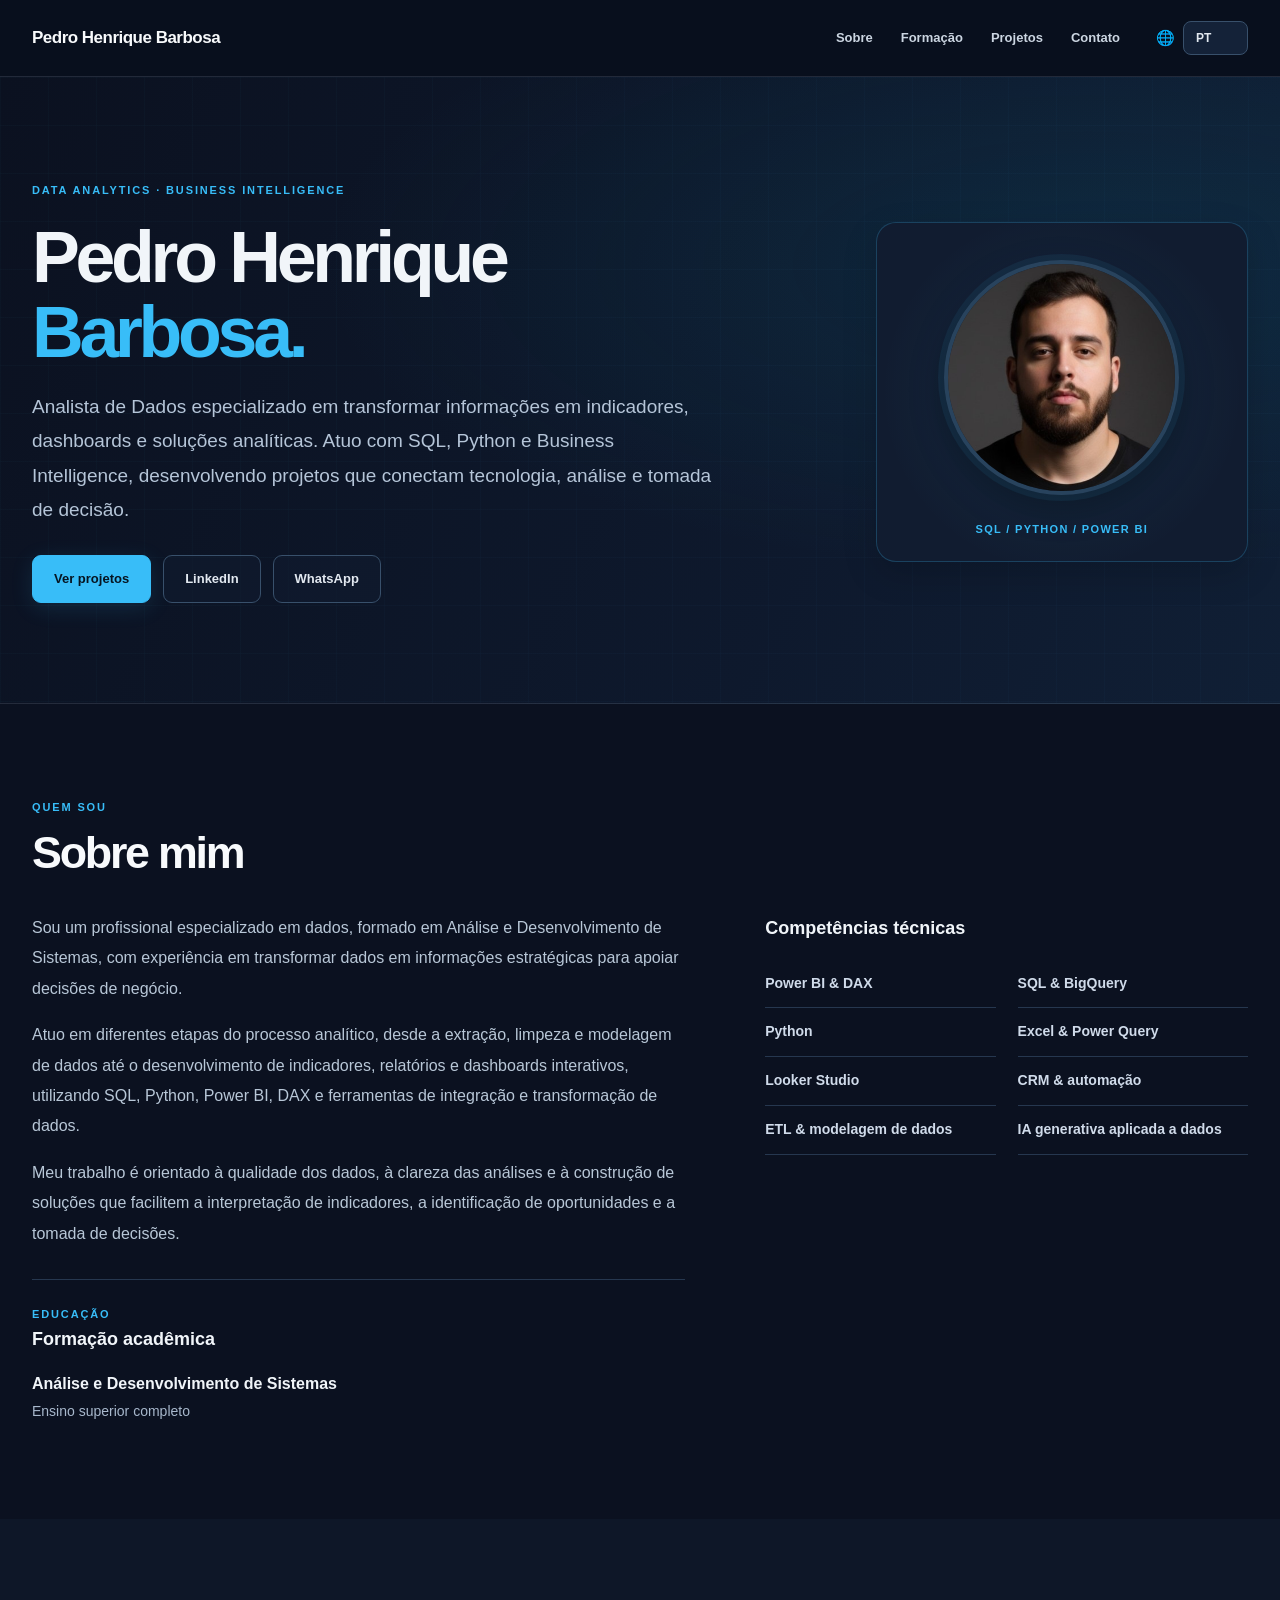
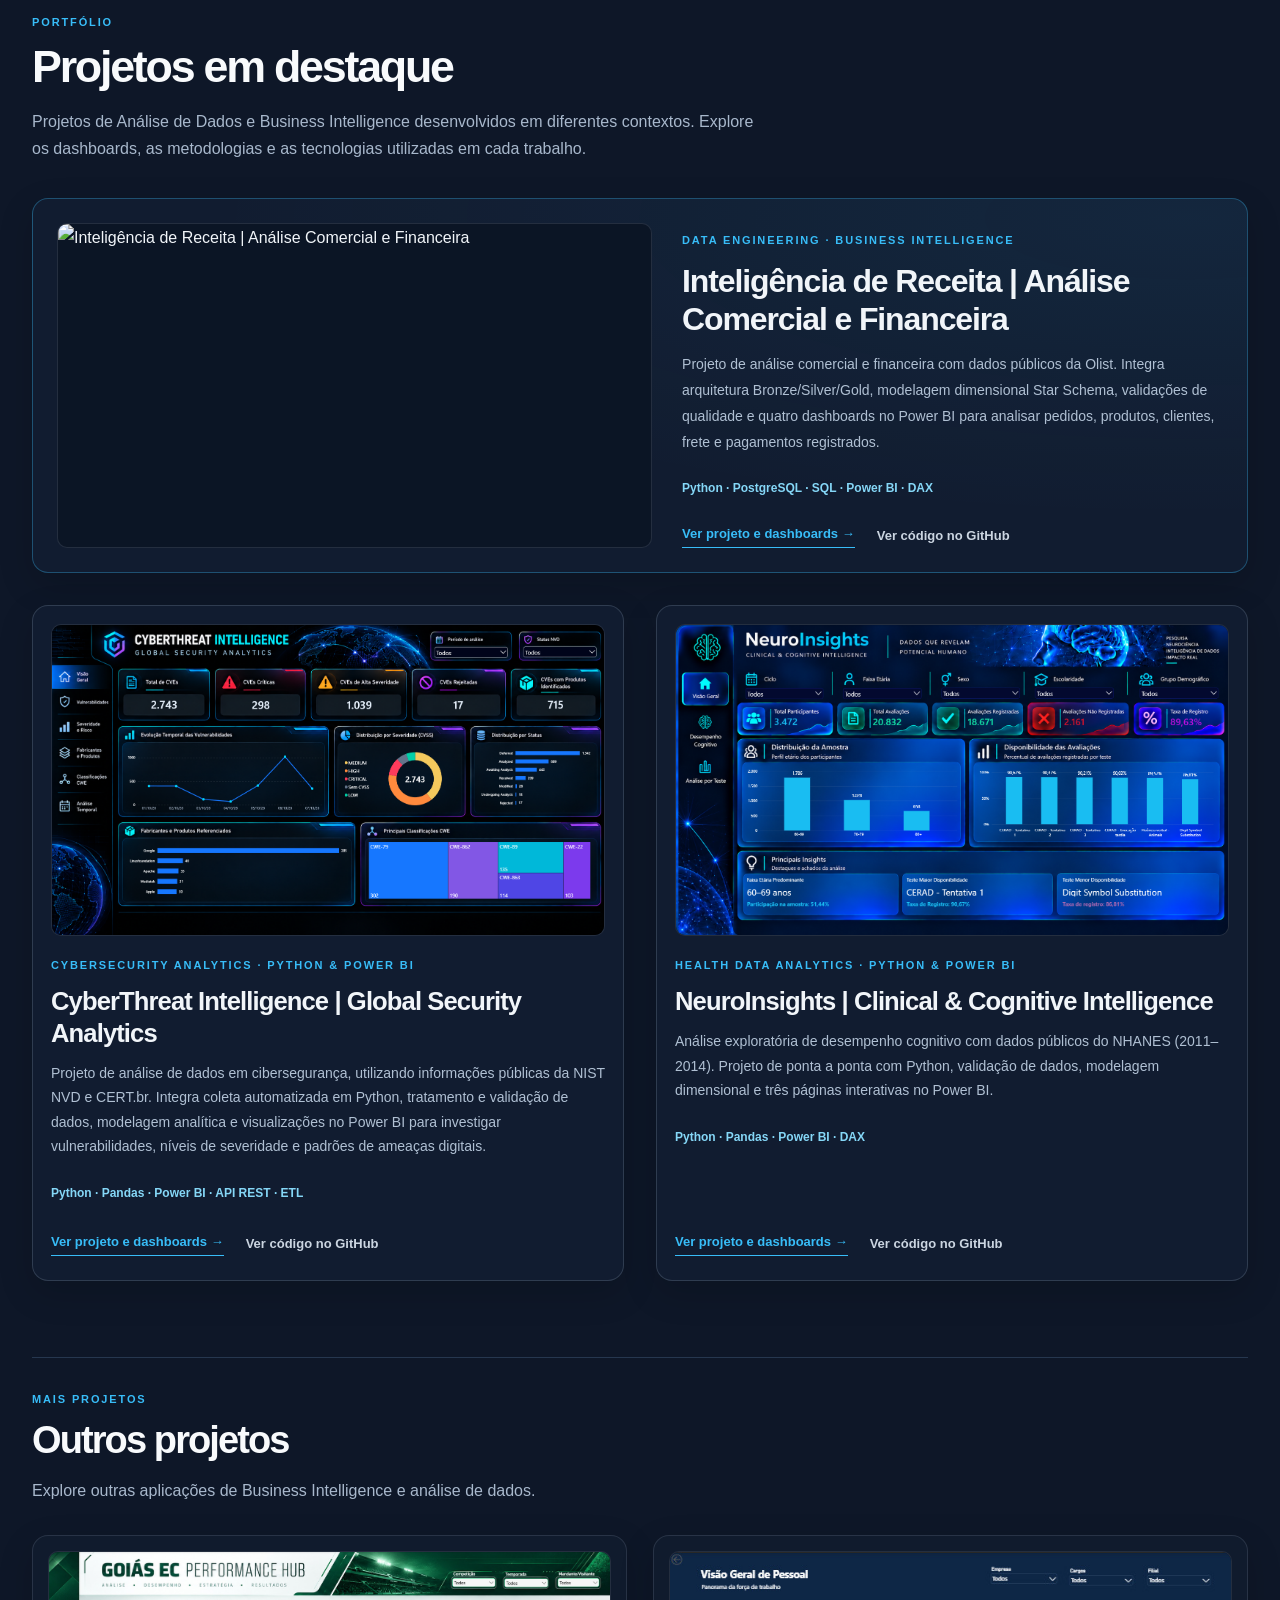
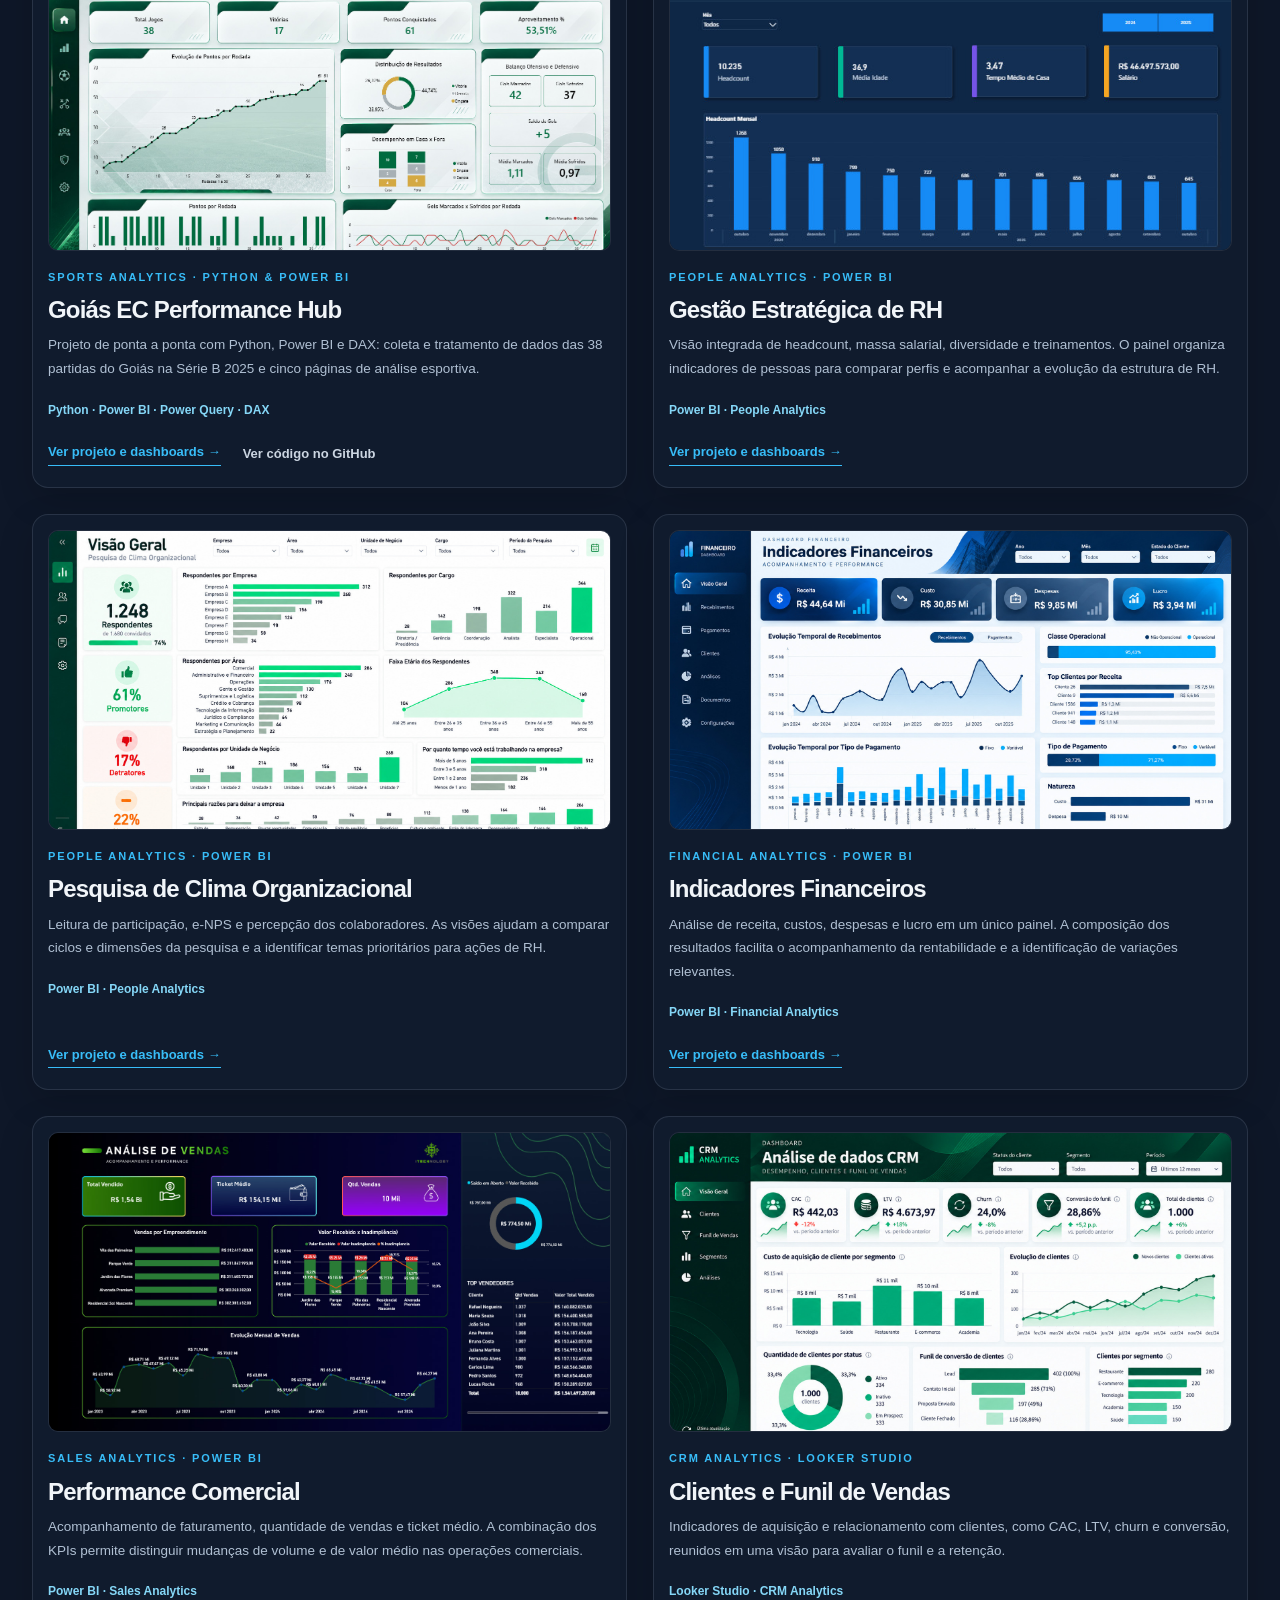
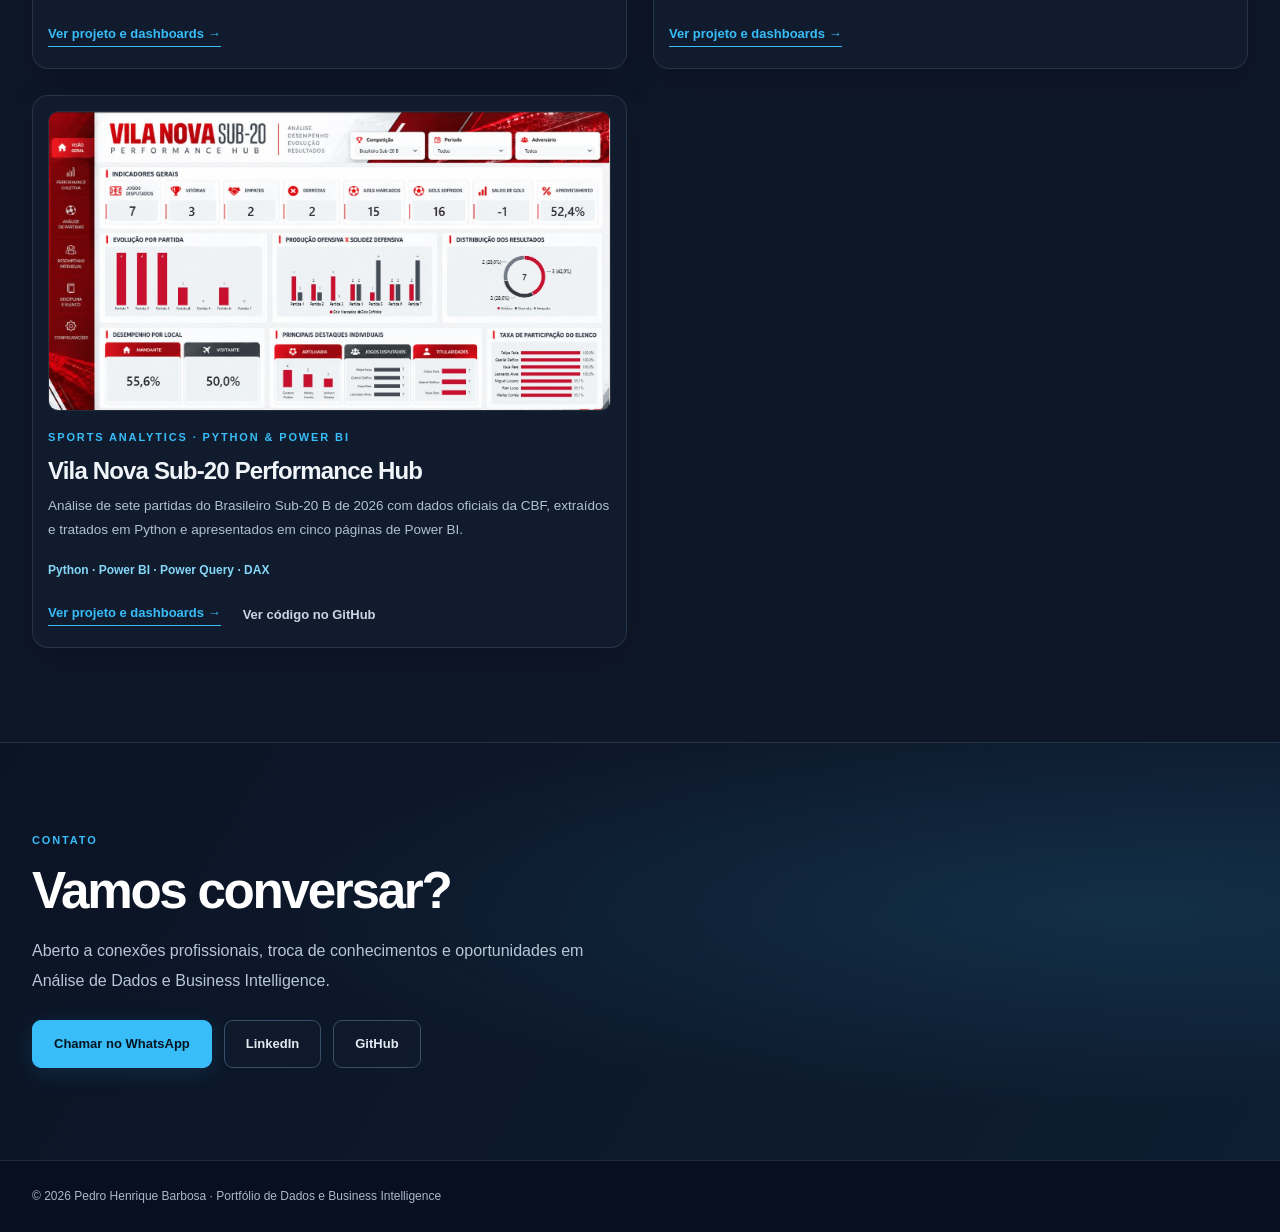
==== commit e088df84: "Enhance portfolio description and project sections Updated the portfolio description to include Post" ====
--- a/index.html
+++ b/index.html
@@ -7,10 +7,7 @@
 
   <title>Pedro Henrique Barbosa | Portfólio de Dados</title>
 
-  <meta
-    name="description"
-    content="Portfólio de Pedro Henrique Barbosa. Projetos de Análise de Dados, Business Intelligence, Python, SQL e Power BI."
-  >
+  <meta name="description" content="Portfólio de Pedro Henrique Barbosa. Projetos de Análise de Dados, Business Intelligence, Python, SQL, PostgreSQL e Power BI.">
   <meta name="theme-color" content="#0B1120">
 
   <link rel="stylesheet" href="assets/style.css">
@@ -84,7 +81,7 @@
       outline-offset: 3px;
     }
 
-    /* Hierarquia dos projetos */
+    /* Projeto principal */
     .featured-projects .project-featured {
       grid-column: 1 / -1;
       display: grid;
@@ -100,6 +97,7 @@
     }
 
     .project-featured .project-image img {
+      width: 100%;
       height: 100%;
       min-height: 270px;
       aspect-ratio: auto;
@@ -110,6 +108,7 @@
       margin-top: 8px;
     }
 
+    /* Outros projetos */
     .other-heading {
       margin-top: 76px;
     }
@@ -122,6 +121,7 @@
       font-size: clamp(20px, 2vw, 24px);
     }
 
+    /* Responsividade */
     @media (max-width: 800px) {
       .featured-projects .project-featured {
         display: flex;
@@ -329,12 +329,15 @@
               <div class="skill">Python</div>
               <div class="skill">Excel &amp; Power Query</div>
               <div class="skill">Looker Studio</div>
+
               <div class="skill" data-i18n="skillCRM">
                 CRM &amp; automação
               </div>
+
               <div class="skill" data-i18n="skillETL">
                 ETL &amp; modelagem de dados
               </div>
+
               <div class="skill" data-i18n="skillAI">
                 IA generativa aplicada a dados
               </div>
@@ -366,8 +369,11 @@
           </p>
         </div>
 
-        <!-- Os projetos são gerados pelo JavaScript abaixo -->
-        <div class="projects featured-projects" id="featured-grid"></div>
+        <!-- Projetos em destaque -->
+        <div
+          class="projects featured-projects"
+          id="featured-grid"
+        ></div>
 
         <div class="section-heading other-heading">
           <div class="eyebrow" data-i18n="otherEyebrow">
@@ -384,7 +390,11 @@
           </p>
         </div>
 
-        <div class="projects other-projects" id="other-grid"></div>
+        <!-- Demais projetos -->
+        <div
+          class="projects other-projects"
+          id="other-grid"
+        ></div>
 
       </div>
     </section>
@@ -454,15 +464,36 @@
   </footer>
 
   <script>
+    "use strict";
+
     /* =========================================
        PROJETOS — CONTEÚDO MULTILÍNGUE
        ========================================= */
 
     const projects = [
+
+      /* PROJETO PRINCIPAL */
+      {
+        id: "inteligencia-receita",
+        featured: true,
+        main: true,
+        title: "Inteligência de Receita | Análise Comercial e Financeira",
+        category: "DATA ENGINEERING · BUSINESS INTELLIGENCE",
+        image: "assets/inteligencia-receita-01.png",
+        page: "projetos/inteligencia-receita.html",
+        github: "https://github.com/phfbr/inteligencia-de-receita",
+        tech: "Python · PostgreSQL · SQL · Power BI · DAX",
+        description: {
+          pt: "Projeto de análise comercial e financeira com dados públicos da Olist. Integra arquitetura Bronze/Silver/Gold, modelagem dimensional Star Schema, validações de qualidade e quatro dashboards no Power BI para analisar pedidos, produtos, clientes, frete e pagamentos registrados.",
+          en: "Commercial and financial analytics project using public Olist data. Combines a Bronze/Silver/Gold architecture, Star Schema dimensional modeling, data quality checks, and four Power BI dashboards covering orders, products, customers, shipping and recorded payments.",
+          es: "Proyecto de análisis comercial y financiero con datos públicos de Olist. Integra arquitectura Bronze/Silver/Gold, modelado dimensional Star Schema, validaciones de calidad y cuatro dashboards en Power BI para analizar pedidos, productos, clientes, fletes y pagos registrados."
+        }
+      },
+
+      /* DESTAQUE 2 */
       {
         id: "cyberthreat",
         featured: true,
-        main: true,
         title: "CyberThreat Intelligence | Global Security Analytics",
         category: "CYBERSECURITY ANALYTICS · PYTHON & POWER BI",
         image: "assets/cyberthreat-01.png",
@@ -475,6 +506,8 @@
           es: "Proyecto de análisis de datos en ciberseguridad con información pública de NIST NVD y CERT.br. Integra recopilación automatizada con Python, limpieza, validación, modelado analítico y visualizaciones en Power BI para investigar vulnerabilidades, niveles de gravedad y patrones de amenazas digitales."
         }
       },
+
+      /* DESTAQUE 3 */
       {
         id: "neuroinsights",
         featured: true,
@@ -490,9 +523,11 @@
           es: "Análisis exploratorio del rendimiento cognitivo con datos públicos de NHANES (2011–2014). Proyecto integral con Python, validación de datos, modelado dimensional y tres páginas interactivas en Power BI."
         }
       },
+
+      /* OUTROS PROJETOS */
       {
         id: "goias",
-        featured: true,
+        featured: false,
         title: "Goiás EC Performance Hub",
         category: "SPORTS ANALYTICS · PYTHON & POWER BI",
         image: "assets/goias-01.jpg",
@@ -505,6 +540,7 @@
           es: "Proyecto integral con Python, Power BI y DAX: recopilación y tratamiento de datos de los 38 partidos de Goiás en la Serie B 2025 y cinco páginas de análisis deportivo."
         }
       },
+
       {
         id: "rh",
         featured: false,
@@ -523,6 +559,7 @@
           es: "Visión integrada de plantilla, masa salarial, diversidad y capacitación. El panel organiza indicadores de personal para comparar perfiles y seguir la evolución de la estructura de RR. HH."
         }
       },
+
       {
         id: "clima",
         featured: false,
@@ -541,6 +578,7 @@
           es: "Análisis de participación, eNPS y percepción de los colaboradores. Las visualizaciones permiten comparar ciclos y dimensiones de la encuesta e identificar prioridades para RR. HH."
         }
       },
+
       {
         id: "financeiro",
         featured: false,
@@ -559,6 +597,7 @@
           es: "Análisis de ingresos, costos, gastos y beneficios en un solo panel. El desglose facilita el seguimiento de la rentabilidad y la identificación de variaciones relevantes."
         }
       },
+
       {
         id: "vendas",
         featured: false,
@@ -577,6 +616,7 @@
           es: "Seguimiento de facturación, volumen de ventas y ticket promedio. Estos indicadores permiten distinguir cambios de volumen y de valor medio en las operaciones comerciales."
         }
       },
+
       {
         id: "crm",
         featured: false,
@@ -595,6 +635,7 @@
           es: "Indicadores de adquisición y relación con clientes, como CAC, LTV, churn y conversión, reunidos para evaluar el embudo y la retención."
         }
       },
+
       {
         id: "vila-nova",
         featured: false,
@@ -610,6 +651,7 @@
           es: "Análisis de siete partidos del Brasileño Sub-20 B 2026 con datos oficiales de la CBF, extraídos y tratados en Python y presentados en cinco páginas de Power BI."
         }
       }
+
     ];
 
     /* =========================================
@@ -740,6 +782,7 @@
           : project.title[lang];
 
         const card = document.createElement("article");
+
         card.className = project.main
           ? "project project-featured"
           : "project";
@@ -752,6 +795,7 @@
         img.src = project.image;
         img.alt = title;
         img.loading = "lazy";
+
         imageLink.appendChild(img);
 
         const category = document.createElement("div");
@@ -775,6 +819,7 @@
         detailLink.className = "textlink";
         detailLink.href = project.page;
         detailLink.textContent = translations[lang].projectLink;
+
         links.appendChild(detailLink);
 
         if (project.github) {
@@ -784,6 +829,7 @@
           githubLink.target = "_blank";
           githubLink.rel = "noopener noreferrer";
           githubLink.textContent = translations[lang].githubLink;
+
           links.appendChild(githubLink);
         }
 
@@ -830,15 +876,23 @@
       };
 
       const descriptions = {
-        pt: "Portfólio de Pedro Henrique Barbosa. Projetos de Análise de Dados, Business Intelligence, Python, SQL e Power BI.",
-        en: "Pedro Henrique Barbosa's Data Analytics and Business Intelligence portfolio. Projects using Python, SQL and Power BI.",
-        es: "Portafolio de análisis de datos e inteligencia de negocios de Pedro Henrique Barbosa. Proyectos con Python, SQL y Power BI."
+        pt: "Portfólio de Pedro Henrique Barbosa. Projetos de Análise de Dados, Business Intelligence, Python, SQL, PostgreSQL e Power BI.",
+        en: "Pedro Henrique Barbosa's Data Analytics and Business Intelligence portfolio. Projects using Python, SQL, PostgreSQL and Power BI.",
+        es: "Portafolio de análisis de datos e inteligencia de negocios de Pedro Henrique Barbosa. Proyectos con Python, SQL, PostgreSQL y Power BI."
       };
 
       document.title = titles[selected];
 
-      document.querySelector('meta[name="description"]')
-        .setAttribute("content", descriptions[selected]);
+      const metaDescription = document.querySelector(
+        'meta[name="description"]'
+      );
+
+      if (metaDescription) {
+        metaDescription.setAttribute(
+          "content",
+          descriptions[selected]
+        );
+      }
 
       document.getElementById("language-select").value = selected;
 
@@ -847,7 +901,7 @@
       try {
         localStorage.setItem("portfolio-language", selected);
       } catch (error) {
-        // Mantém a tradução mesmo sem armazenamento disponível.
+        // Mantém a tradução ativa sem armazenamento.
       }
     }
 
--- a/assets/style.css
+++ b/assets/style.css
@@ -1,22 +1,33 @@
 
-/* =====================================
-   PORTFÓLIO — DARK TECH PREMIUM 2.0
+/* =========================================
+   PORTFÓLIO — DARK TECH PREMIUM 3.0
    PEDRO HENRIQUE BARBOSA
-   ===================================== */
+   ========================================= */
+
+/* =========================================
+   01. VARIÁVEIS E CONFIGURAÇÕES GERAIS
+   ========================================= */
 
 :root {
   color-scheme: dark;
+
   --ink: #f1f5f9;
   --muted: #a8b8cc;
   --accent: #38bdf8;
+  --accent-light: #7dd3fc;
+
   --line: #26374f;
   --cream: #0e1728;
   --white: #0b1120;
   --dark: #080f1e;
   --surface: #111c30;
-  --border: rgba(148, 163, 184, .18);
+
+  --border: rgba(148, 163, 184, 0.18);
+
   --radius: 16px;
-  --shadow: 0 12px 35px rgba(0, 0, 0, .16);
+  --shadow: 0 12px 35px rgba(0, 0, 0, 0.16);
+
+  --transition: 0.3s ease;
 }
 
 * {
@@ -25,7 +36,7 @@
 
 html {
   scroll-behavior: smooth;
-  scroll-padding-top: 90px;
+  scroll-padding-top: 110px;
 }
 
 body {
@@ -40,17 +51,27 @@
 a {
   color: inherit;
   text-decoration: none;
-  transition: color .2s, background .2s,
-    border-color .2s, transform .2s;
+
+  transition:
+    color 0.2s,
+    background 0.2s,
+    border-color 0.2s,
+    transform 0.2s;
 }
 
 a:hover {
   color: var(--accent);
 }
 
-a:focus-visible {
+a:focus-visible,
+button:focus-visible,
+select:focus-visible {
   outline: 3px solid var(--accent);
   outline-offset: 4px;
+}
+
+img {
+  max-width: 100%;
 }
 
 .container {
@@ -63,67 +84,147 @@
   color: #fff;
 }
 
-/* NAVEGAÇÃO */
+/* =========================================
+   02. NAVEGAÇÃO
+   ========================================= */
 
 .navwrap {
-  background: rgba(9, 16, 30, .95);
+  background: rgba(9, 16, 30, 0.95);
   border-bottom: 1px solid var(--border);
+
   position: sticky;
   top: 0;
   z-index: 100;
+
   backdrop-filter: blur(16px);
   -webkit-backdrop-filter: blur(16px);
 }
 
 .nav {
   min-height: 76px;
+
   display: flex;
   align-items: center;
   justify-content: space-between;
+
   gap: 24px;
 }
 
 .brand {
   font-size: 17px;
   font-weight: 750;
-  letter-spacing: -.03em;
+  letter-spacing: -0.03em;
   color: #f8fafc;
+  white-space: nowrap;
+}
+
+.brand:hover {
+  color: var(--accent);
 }
 
 .navlinks {
   display: flex;
+  align-items: center;
   gap: 28px;
-  align-items: center;
+
+  margin-left: auto;
+
   font-size: 13px;
   font-weight: 650;
 }
 
 .navlinks a {
   color: #cbd5e1;
+  white-space: nowrap;
 }
 
 .navlinks a:hover {
   color: var(--accent);
 }
 
+/* =========================================
+   03. SELETOR DE IDIOMAS
+   ========================================= */
+
+.language-switcher {
+  display: flex;
+  align-items: center;
+  gap: 9px;
+
+  margin-left: 12px;
+  flex-shrink: 0;
+}
+
+.language-switcher label {
+  display: inline-flex;
+  align-items: center;
+  justify-content: center;
+
+  color: var(--accent);
+  font-size: 15px;
+}
+
+.language-switcher select {
+  appearance: none;
+  -webkit-appearance: none;
+
+  min-width: 65px;
+
+  padding: 9px 23px 9px 12px;
+
+  border: 1px solid #38506b;
+  border-radius: 8px;
+
+  background-color: #142238;
+  background-image: url("data:image/svg+xml,%3Csvg xmlns='http://www.w3.org/2000/svg' width='12' height='12' viewBox='0 0 24 24' fill='none' stroke='%2338bdf8' stroke-width='2' stroke-linecap='round' stroke-linejoin='round'%3E%3Cpath d='m6 9 6 6 6-6'/%3E%3C/svg%3E");
+  background-repeat: no-repeat;
+  background-position: right 7px center;
+
+  color: #e2e8f0;
+
+  font-family: inherit;
+  font-size: 12px;
+  font-weight: 750;
+
+  cursor: pointer;
+
+  transition:
+    background-color 0.2s,
+    border-color 0.2s;
+}
+
+.language-switcher select:hover {
+  border-color: var(--accent);
+  background-color: #1a2d47;
+}
+
+/* =========================================
+   04. ELEMENTOS DE TEXTO
+   ========================================= */
+
 .eyebrow {
   font-size: 11px;
-  letter-spacing: .17em;
+  letter-spacing: 0.17em;
   text-transform: uppercase;
+
   color: var(--accent);
   font-weight: 750;
 }
 
-/* APRESENTAÇÃO */
+/* =========================================
+   05. APRESENTAÇÃO / HERO
+   ========================================= */
 
 .hero {
   padding: 104px 0 100px;
+
   position: relative;
   overflow: hidden;
+
   background:
     radial-gradient(
       ellipse at 85% 30%,
-      rgba(14, 116, 144, .17),
+      rgba(14, 116, 144, 0.17),
       transparent 50%
     ),
     linear-gradient(
@@ -132,41 +233,49 @@
       #0e192d 65%,
       #101f35
     );
+
   border-bottom: 1px solid var(--border);
 }
 
 .hero::before {
   content: "";
+
   position: absolute;
   inset: 0;
+
   background-image:
     linear-gradient(
-      rgba(56, 189, 248, .025) 1px,
+      rgba(56, 189, 248, 0.025) 1px,
       transparent 1px
     ),
     linear-gradient(
       90deg,
-      rgba(56, 189, 248, .025) 1px,
+      rgba(56, 189, 248, 0.025) 1px,
       transparent 1px
     );
+
   background-size: 48px 48px;
   pointer-events: none;
 }
 
 .hero-inner {
   position: relative;
+
   display: grid;
+
   grid-template-columns:
     minmax(0, 1.35fr)
-    minmax(270px, .65fr);
+    minmax(270px, 0.65fr);
+
   gap: 70px;
   align-items: center;
 }
 
 .hero h1 {
   font-size: clamp(48px, 5.6vw, 82px);
-  letter-spacing: -.06em;
+  letter-spacing: -0.06em;
   line-height: 1.05;
+
   margin: 20px 0;
   max-width: 800px;
 }
@@ -179,16 +288,20 @@
 .lead {
   font-size: 19px;
   max-width: 680px;
+
   color: #b5c5d8;
   line-height: 1.8;
 }
 
-/* BOTÕES */
+/* =========================================
+   06. BOTÕES
+   ========================================= */
 
 .buttons {
   display: flex;
   gap: 12px;
   flex-wrap: wrap;
+
   margin-top: 28px;
 }
 
@@ -196,13 +309,19 @@
   display: inline-flex;
   align-items: center;
   justify-content: center;
+  gap: 9px;
+
   min-height: 44px;
   padding: 12px 21px;
+
   border: 1px solid #38506b;
   border-radius: 9px;
-  background: rgba(17, 28, 48, .55);
+
+  background: rgba(17, 28, 48, 0.55);
+
   font-size: 13px;
   font-weight: 750;
+
   color: #e2e8f0;
 }
 
@@ -210,56 +329,70 @@
   background: var(--accent);
   border-color: var(--accent);
   color: #061522;
+
   box-shadow:
-    0 5px 22px rgba(56, 189, 248, .13);
+    0 5px 22px rgba(56, 189, 248, 0.13);
 }
 
 .btn:hover {
   transform: translateY(-2px);
+
   background: #17283f;
   border-color: var(--accent);
   color: #fff;
 }
 
 .btn.primary:hover {
-  background: #7dd3fc;
-  border-color: #7dd3fc;
+  background: var(--accent-light);
+  border-color: var(--accent-light);
   color: #061522;
 }
 
-/* FOTO DE PERFIL */
+/* =========================================
+   07. FOTO DE PERFIL
+   ========================================= */
 
 .portrait,
 .hero .portrait {
   min-height: 340px;
   padding: 30px 25px 60px;
+
   display: flex;
   align-items: center;
   justify-content: center;
+
   position: relative;
   overflow: hidden;
+
   border-radius: 20px;
-  border: 1px solid rgba(56, 189, 248, .23);
+  border: 1px solid rgba(56, 189, 248, 0.23);
+
   background:
     radial-gradient(
       circle at center,
-      rgba(56, 189, 248, .1),
+      rgba(56, 189, 248, 0.1),
       transparent 72%
     ),
     var(--surface);
+
   box-shadow: var(--shadow);
 }
 
 .portrait::after,
 .hero .portrait::after {
   content: "SQL / PYTHON / POWER BI";
+
   position: absolute;
+
   bottom: 22px;
   left: 0;
   right: 0;
+
   text-align: center;
+
   font-size: 11px;
-  letter-spacing: .12em;
+  letter-spacing: 0.12em;
+
   color: var(--accent);
   font-weight: 700;
   white-space: nowrap;
@@ -270,18 +403,24 @@
   width: 235px;
   height: 235px;
   max-width: 100%;
+
   aspect-ratio: 1 / 1;
   flex: 0 0 auto;
+
   object-fit: cover;
   object-position: center 38%;
+
   border-radius: 50%;
   border: 4px solid #28435d;
+
   box-shadow:
-    0 0 0 6px rgba(56, 189, 248, .07),
-    0 12px 35px rgba(0, 0, 0, .3);
+    0 0 0 6px rgba(56, 189, 248, 0.07),
+    0 12px 35px rgba(0, 0, 0, 0.3);
+
   display: block;
   margin: 0;
-  transition: transform .3s;
+
+  transition: transform 0.3s;
 }
 
 .portrait:hover .profile-photo {
@@ -290,13 +429,15 @@
 
 .monogram {
   font-size: 100px;
-  letter-spacing: -.1em;
+  letter-spacing: -0.1em;
   font-weight: 800;
   color: var(--accent);
   line-height: 1;
 }
 
-/* SEÇÕES */
+/* =========================================
+   08. SEÇÕES
+   ========================================= */
 
 .section {
   padding: 94px 0;
@@ -313,9 +454,11 @@
 
 .section-heading h2 {
   font-size: clamp(32px, 3.5vw, 48px);
-  letter-spacing: -.05em;
+  letter-spacing: -0.05em;
   line-height: 1.1;
+
   margin: 11px 0;
+
   color: #f8fafc;
 }
 
@@ -324,17 +467,20 @@
   max-width: 740px;
 }
 
-/* SOBRE MIM */
+/* =========================================
+   09. SOBRE MIM
+   ========================================= */
 
 .about {
   display: grid;
-  grid-template-columns: 1.15fr .85fr;
+  grid-template-columns: 1.15fr 0.85fr;
   gap: 80px;
 }
 
 .about p {
   font-size: 16px;
   color: #b8c7d7;
+
   margin-top: 0;
   line-height: 1.9;
 }
@@ -345,7 +491,9 @@
   color: #f1f5f9;
 }
 
-/* COMPETÊNCIAS */
+/* =========================================
+   10. COMPETÊNCIAS
+   ========================================= */
 
 .skill-list {
   display: grid;
@@ -355,11 +503,17 @@
 
 .skill {
   border-bottom: 1px solid var(--line);
+
   padding: 12px 0;
+
   font-size: 14px;
   font-weight: 650;
+
   color: #d0dbea;
-  transition: color .2s, padding-left .2s;
+
+  transition:
+    color 0.2s,
+    padding-left 0.2s;
 }
 
 .skill:hover {
@@ -367,7 +521,9 @@
   padding-left: 4px;
 }
 
-/* FORMAÇÃO */
+/* =========================================
+   11. FORMAÇÃO
+   ========================================= */
 
 .education {
   border-top: 1px solid var(--line);
@@ -384,53 +540,73 @@
   font-size: 14px;
 }
 
-/* GRID DE PROJETOS */
+/* =========================================
+   12. GRID DE PROJETOS
+   ========================================= */
 
 .projects {
   display: grid;
-  grid-template-columns: repeat(2, minmax(0, 1fr));
+
+  grid-template-columns:
+    repeat(2, minmax(0, 1fr));
+
   gap: 32px;
 }
 
-/* CARDS */
+/* =========================================
+   13. CARDS DE PROJETOS
+   ========================================= */
 
 .project {
   min-width: 0;
+
   display: flex;
   flex-direction: column;
+
   background: var(--surface);
+
   border: 1px solid var(--border);
   border-radius: var(--radius);
+
   padding: 18px 18px 25px;
+
   box-shadow: var(--shadow);
+
   transition:
-    transform .3s,
-    border-color .3s,
-    box-shadow .3s;
+    transform var(--transition),
+    border-color var(--transition),
+    box-shadow var(--transition);
 }
 
 .project:hover {
   transform: translateY(-5px);
-  border-color: rgba(56, 189, 248, .43);
+
+  border-color: rgba(56, 189, 248, 0.43);
+
   box-shadow:
-    0 20px 48px rgba(0, 0, 0, .24);
+    0 20px 48px rgba(0, 0, 0, 0.24);
 }
 
 .project-image {
   display: block;
   overflow: hidden;
+
   border: 1px solid var(--border);
   border-radius: 10px;
+
   background: #0b1525;
 }
 
 .project-image img {
   width: 100%;
   aspect-ratio: 16 / 10;
+
   object-fit: cover;
   object-position: top;
+
   display: block;
-  transition: transform .35s;
+
+  transition: transform 0.35s;
 }
 
 .project-image:hover img,
@@ -444,15 +620,18 @@
 
 .project h3 {
   font-size: clamp(21px, 2vw, 26px);
-  letter-spacing: -.035em;
+  letter-spacing: -0.035em;
   line-height: 1.25;
+
   margin: 9px 0;
+
   color: #f1f5f9;
 }
 
 .project p {
   font-size: 14px;
   color: #b0c0d3;
+
   margin: 0 0 15px;
   line-height: 1.8;
 }
@@ -460,40 +639,190 @@
 .project-tech {
   font-size: 12px;
   color: #85d7f7;
+
   margin: 12px 0 15px;
   font-weight: 650;
 }
 
+.project-links {
+  display: flex;
+  flex-wrap: wrap;
+  align-items: center;
+
+  gap: 12px 22px;
+
+  margin-top: auto;
+  padding-top: 8px;
+}
+
 .project .textlink {
-  margin-top: auto;
   align-self: flex-start;
 }
 
 .textlink {
   display: inline-block;
+
   font-weight: 750;
   font-size: 13px;
+
   color: var(--accent);
+
   border-bottom: 1px solid currentColor;
   padding-bottom: 3px;
 }
 
 .textlink:hover {
-  color: #7dd3fc;
-}
-
-/* CONTATO */
+  color: var(--accent-light);
+}
+
+.github-link {
+  display: inline-flex;
+  align-items: center;
+  gap: 7px;
+
+  color: #cbd5e1;
+
+  font-size: 13px;
+  font-weight: 650;
+}
+
+.github-link:hover {
+  color: var(--accent);
+}
+
+/* =========================================
+   14. PROJETO PRINCIPAL — CYBERTHREAT
+   ========================================= */
+
+.featured-projects .project-featured {
+  grid-column: 1 / -1;
+
+  display: grid;
+
+  grid-template-columns:
+    minmax(0, 1.1fr)
+    minmax(0, 1fr);
+
+  column-gap: 32px;
+
+  align-content: start;
+
+  padding: 24px;
+
+  border-color: rgba(56, 189, 248, 0.32);
+
+  background:
+    radial-gradient(
+      ellipse at 95% 5%,
+      rgba(56, 189, 248, 0.065),
+      transparent 60%
+    ),
+    var(--surface);
+}
+
+.project-featured .project-image {
+  grid-column: 1;
+  grid-row: 1 / span 5;
+
+  align-self: stretch;
+}
+
+.project-featured .project-image img {
+  width: 100%;
+  height: 100%;
+  min-height: 270px;
+
+  aspect-ratio: auto;
+  object-fit: cover;
+  object-position: top;
+}
+
+.project-featured .eyebrow {
+  margin-top: 8px;
+}
+
+.project-featured h3 {
+  font-size: clamp(26px, 2.8vw, 38px);
+  line-height: 1.18;
+
+  margin: 12px 0 15px;
+}
+
+.project-featured p {
+  font-size: 15px;
+  line-height: 1.85;
+
+  margin-bottom: 18px;
+}
+
+.project-featured .project-tech {
+  margin: 12px 0 18px;
+}
+
+.project-featured .project-links {
+  margin-top: auto;
+}
+
+/* =========================================
+   15. PROJETOS SECUNDÁRIOS EM DESTAQUE
+   ========================================= */
+
+.featured-projects > .project:not(.project-featured) {
+  border-color: rgba(148, 163, 184, 0.23);
+}
+
+.featured-projects > .project:not(.project-featured) h3 {
+  font-size: clamp(23px, 2.2vw, 29px);
+}
+
+.featured-projects > .project:not(.project-featured):hover {
+  border-color: rgba(56, 189, 248, 0.5);
+}
+
+/* =========================================
+   16. OUTROS PROJETOS
+   ========================================= */
+
+.other-heading {
+  margin-top: 76px;
+  padding-top: 35px;
+
+  border-top: 1px solid var(--line);
+}
+
+.other-heading h2 {
+  font-size: clamp(28px, 3vw, 38px);
+}
+
+.other-projects .project h3 {
+  font-size: clamp(20px, 2vw, 24px);
+}
+
+.other-projects .project-image img {
+  aspect-ratio: 16 / 9;
+}
+
+.other-projects .project {
+  background: #101b2d;
+}
+
+/* =========================================
+   17. CONTATO
+   ========================================= */
 
 .contact {
   background:
     radial-gradient(
       ellipse at 90% 50%,
-      rgba(56, 189, 248, .1),
+      rgba(56, 189, 248, 0.1),
       transparent 55%
     ),
     #0c1628;
+
   color: #fff;
+
   padding: 94px 0;
+
   border-top: 1px solid var(--border);
 }
 
@@ -504,7 +833,8 @@
 .contact h2 {
   font-size: clamp(33px, 4vw, 52px);
   line-height: 1.13;
-  letter-spacing: -.04em;
+  letter-spacing: -0.04em;
+
   margin: 13px 0;
 }
 
@@ -525,7 +855,7 @@
 }
 
 .contact .btn.primary:hover {
-  background: #7dd3fc;
+  background: var(--accent-light);
   color: #061522;
 }
 
@@ -534,40 +864,54 @@
   color: #fff;
 }
 
-/* RODAPÉ */
+/* =========================================
+   18. RODAPÉ
+   ========================================= */
 
 .footer {
   padding: 25px 0;
+
   font-size: 12px;
   color: var(--muted);
+
   background: var(--dark);
+
   border-top: 1px solid var(--border);
 }
 
-/* PÁGINAS DOS PROJETOS */
+/* =========================================
+   19. PÁGINAS INDIVIDUAIS DOS PROJETOS
+   ========================================= */
 
 .detail-head {
   padding: 76px 0 46px;
+
   background:
     linear-gradient(135deg, #0e192d, #111f35);
+
   border-bottom: 1px solid var(--border);
 }
 
 .detail-head h1 {
   font-size: clamp(37px, 5vw, 64px);
   line-height: 1.1;
-  letter-spacing: -.05em;
+  letter-spacing: -0.05em;
+
   margin: 12px 0;
+
   color: #f8fafc;
 }
 
 .detail-head p {
   max-width: 770px;
+
   color: var(--muted);
   font-size: 17px;
 }
 
-/* GALERIA */
+/* =========================================
+   20. GALERIA DE DASHBOARDS
+   ========================================= */
 
 .gallery {
   display: grid;
@@ -581,13 +925,16 @@
 .shot img {
   width: 100%;
   display: block;
+
   border: 1px solid var(--line);
   border-radius: 11px;
+
   box-shadow: var(--shadow);
 }
 
 .shot figcaption {
   padding: 11px 0;
+
   font-size: 13px;
   color: var(--muted);
 }
@@ -600,13 +947,18 @@
 
 .back {
   display: inline-block;
+
   margin-bottom: 24px;
+
   color: var(--accent);
+
   font-size: 13px;
   font-weight: 750;
 }
 
-/* ANÁLISES TÉCNICAS */
+/* =========================================
+   21. ANÁLISES TÉCNICAS
+   ========================================= */
 
 .project-analysis {
   padding-top: 30px;
@@ -616,20 +968,28 @@
 .analysis-title {
   font-size: clamp(28px, 3.2vw, 39px);
   line-height: 1.18;
+
   margin: 10px 0;
+
   color: #f1f5f9;
 }
 
 .analysis-intro {
   max-width: 720px;
+
   color: #aebed0;
+
   margin: 0 0 28px;
 }
 
 .analysis-grid {
   display: grid;
-  grid-template-columns: repeat(2, minmax(0, 1fr));
+
+  grid-template-columns:
+    repeat(2, minmax(0, 1fr));
+
   gap: 24px 36px;
+
   margin: 26px 0 32px;
 }
 
@@ -640,26 +1000,34 @@
 
 .analysis-item h3 {
   font-size: 17px;
+
   margin: 0 0 8px;
+
   color: #e2e8f0;
 }
 
 .analysis-item p {
   line-height: 1.75;
+
   margin: 0;
+
   color: #b4c3d4;
 }
 
 .analysis-subtitle {
   font-size: 20px;
+
   margin: 30px 0 12px;
+
   color: #f1f5f9;
 }
 
 .metric-list {
   display: flex;
   flex-wrap: wrap;
+
   gap: 9px;
+
   list-style: none;
   padding: 0;
   margin: 0;
@@ -668,10 +1036,14 @@
 .metric-list li,
 .tech-tags span {
   display: inline-block;
+
   padding: 9px 13px;
+
   border: 1px solid #2b4560;
   border-radius: 7px;
+
   background: #15253a;
+
   font-size: 13px;
   color: #b9dced;
 }
@@ -682,9 +1054,40 @@
   gap: 9px;
 }
 
-/* RESPONSIVIDADE */
-
-@media (max-width: 1000px) {
+/* =========================================
+   22. RESPONSIVIDADE — NOTEBOOK
+   ========================================= */
+
+@media (max-width: 1100px) {
+
+  .nav {
+    gap: 18px;
+  }
+
+  .navlinks {
+    gap: 18px;
+  }
+
+  .hero-inner {
+    gap: 45px;
+  }
+
+  .about {
+    gap: 50px;
+  }
+
+  .featured-projects .project-featured {
+    column-gap: 24px;
+  }
+
+}
+
+/* =========================================
+   23. RESPONSIVIDADE — TABLET
+   ========================================= */
+
+@media (max-width: 900px) {
+
   .container {
     width: calc(100% - 48px);
   }
@@ -700,9 +1103,25 @@
   .projects {
     gap: 24px;
   }
-}
+
+  .nav {
+    flex-wrap: wrap;
+    padding: 12px 0;
+  }
+
+  .navlinks {
+    gap: 16px;
+    margin-left: auto;
+  }
+
+}
+
+/* =========================================
+   24. RESPONSIVIDADE — CELULAR
+   ========================================= */
 
 @media (max-width: 800px) {
+
   .hero-inner,
   .about {
     grid-template-columns: 1fr;
@@ -716,6 +1135,7 @@
   .hero .portrait {
     max-width: 360px;
     width: 100%;
+
     margin: 0 auto;
     min-height: 310px;
   }
@@ -726,44 +1146,78 @@
 
   .projects {
     grid-template-columns: 1fr;
+
     max-width: 680px;
     margin: 0 auto;
   }
 
-  .navlinks {
-    gap: 14px;
-    font-size: 12px;
+  .featured-projects .project-featured {
+    display: flex;
+    flex-direction: column;
+
+    padding: 18px;
+  }
+
+  .project-featured .project-image {
+    width: 100%;
+  }
+
+  .project-featured .project-image img {
+    height: auto;
+    min-height: 0;
+    aspect-ratio: 16 / 10;
+  }
+
+  .project-featured h3 {
+    font-size: clamp(24px, 5vw, 31px);
+  }
+
+  .other-heading {
+    margin-top: 60px;
+  }
+
+  .contact {
+    padding: 70px 0;
+  }
+
+}
+
+/* =========================================
+   25. RESPONSIVIDADE — CELULAR PEQUENO
+   ========================================= */
+
+@media (max-width: 600px) {
+
+  .container {
+    width: calc(100% - 32px);
+  }
+
+  .nav {
+    gap: 12px;
+    justify-content: space-between;
   }
 
   .brand {
     font-size: 14px;
   }
 
-  .contact {
-    padding: 70px 0;
-  }
-}
-
-@media (max-width: 480px) {
-  .container {
-    width: calc(100% - 32px);
-  }
-
-  .nav {
-    gap: 10px;
-  }
-
-  .brand {
-    font-size: 13px;
+  .language-switcher {
+    margin-left: auto;
   }
 
   .navlinks {
-    gap: 10px;
-    font-size: 11px;
-  }
-
-  .navlinks a:nth-child(2) {
-    display: none;
+    order: 3;
+
+    width: 100%;
+
+    margin-left: 0;
+
+    display: flex;
+    justify-content: space-between;
+
+    gap: 12px;
+
+    font-size: 12px;
   }
 
   .hero h1 {
@@ -779,11 +1233,15 @@
   }
 
   .project {
-    padding: 12px 12px 22px;
+    padding: 14px 14px 22px;
   }
 
   .project h3 {
     font-size: 22px;
+  }
+
+  .project-featured h3 {
+    font-size: 25px;
   }
 
   .btn {
@@ -794,27 +1252,338 @@
     width: 210px;
     height: 210px;
   }
-}
-
-@media (max-width: 700px) {
-  .analysis-grid {
-    grid-template-columns: 1fr;
-    gap: 22px;
-  }
-
-  .project-analysis {
-    padding-top: 10px;
-  }
-}
-
-/* ACESSIBILIDADE */
+
+  .other-heading {
+    margin-top: 55px;
+  }
+
+}
+
+/* =========================================
+   26. RESPONSIVIDADE — TELAS ESTREITAS
+   ========================================= */
+
+@media (max-width: 380px) {
+
+  .brand {
+    font-size: 12px;
+  }
+
+  .navlinks {
+    font-size: 11px;
+    gap: 8px;
+  }
+
+  .language-switcher {
+    gap: 4px;
+  }
+
+  .language-switcher select {
+    min-width: 57px;
+    padding: 8px 19px 8px 9px;
+  }
+
+  .project-featured {
+    padding: 12px;
+  }
+
+  .project-links {
+    gap: 10px;
+  }
+
+}
+
+/* =========================================
+   27. ACESSIBILIDADE
+   ========================================= */
 
 @media (prefers-reduced-motion: reduce) {
+
   *,
   *::before,
   *::after {
     scroll-behavior: auto !important;
-    transition-duration: .01ms !important;
-    animation-duration: .01ms !important;
-  }
-}
+    transition-duration: 0.01ms !important;
+    animation-duration: 0.01ms !important;
+  }
+
+}
+
+/* =========================================
+   REFINAMENTO FINAL — PORTFÓLIO 3.1
+   PEDRO HENRIQUE BARBOSA
+   ========================================= */
+
+/* 01. CYBERTHREAT — DESTAQUE PRINCIPAL */
+
+@media (min-width: 801px) {
+
+  .featured-projects .project-featured {
+    display: grid;
+    grid-template-columns:
+      minmax(0, 1.08fr)
+      minmax(0, 1fr);
+
+    column-gap: 36px;
+    align-content: center;
+
+    padding: 24px;
+  }
+
+  .project-featured .project-image {
+    grid-column: 1;
+    grid-row: 1 / span 5;
+
+    align-self: stretch;
+  }
+
+  .project-featured .project-image img {
+    width: 100%;
+    height: 100%;
+    min-height: 290px;
+
+    object-fit: cover;
+    object-position: center top;
+  }
+
+  .project-featured .eyebrow {
+    margin-top: 0;
+    align-self: end;
+  }
+
+  .project-featured h3 {
+    font-size: clamp(26px, 2.5vw, 35px);
+    line-height: 1.2;
+    margin: 12px 0 14px;
+  }
+
+  .project-featured p {
+    font-size: 14px;
+    line-height: 1.85;
+    margin-bottom: 12px;
+  }
+
+  .project-featured .project-tech {
+    margin: 10px 0 14px;
+  }
+
+  .project-featured .project-links {
+    margin-top: 4px;
+    padding-top: 8px;
+  }
+
+}
+
+/* 02. NEUROINSIGHTS E GOIÁS EC */
+
+.featured-projects > .project:not(.project-featured) {
+  height: 100%;
+  padding-bottom: 24px;
+}
+
+.featured-projects > .project:not(.project-featured)
+.project-image img {
+  aspect-ratio: 16 / 9;
+  object-fit: cover;
+  object-position: top;
+}
+
+.featured-projects > .project:not(.project-featured) h3 {
+  font-size: clamp(22px, 2vw, 27px);
+  line-height: 1.25;
+  margin: 11px 0;
+}
+
+.featured-projects > .project:not(.project-featured) p {
+  line-height: 1.75;
+  margin-bottom: 12px;
+}
+
+.featured-projects > .project:not(.project-featured)
+.project-links {
+  margin-top: auto;
+  padding-top: 14px;
+}
+
+/* 03. OUTROS PROJETOS — CARDS COMPACTOS */
+
+.other-heading {
+  margin-top: 68px;
+  padding-top: 32px;
+  margin-bottom: 30px;
+}
+
+.other-projects {
+  gap: 26px;
+}
+
+.other-projects .project {
+  padding: 15px 15px 21px;
+}
+
+.other-projects .project-image img {
+  aspect-ratio: 16 / 8.5;
+  object-fit: cover;
+  object-position: top;
+}
+
+.other-projects .project .eyebrow {
+  margin-top: 17px;
+}
+
+.other-projects .project h3 {
+  font-size: clamp(20px, 1.8vw, 23px);
+  line-height: 1.3;
+  margin: 8px 0;
+}
+
+.other-projects .project p {
+  font-size: 13.5px;
+  line-height: 1.75;
+  margin-bottom: 10px;
+}
+
+.other-projects .project-tech {
+  margin: 9px 0 12px;
+}
+
+.other-projects .project-links {
+  padding-top: 10px;
+  margin-top: auto;
+}
+
+/* 04. LINKS DOS PROJETOS */
+
+.project-links {
+  display: flex;
+  align-items: center;
+  flex-wrap: wrap;
+  gap: 12px 20px;
+}
+
+.project-links .textlink,
+.project-links .github-link {
+  line-height: 1.5;
+}
+
+.project-links .textlink {
+  transition:
+    color 0.2s ease,
+    border-color 0.2s ease;
+}
+
+.project-links .github-link:hover {
+  color: var(--accent-light);
+}
+
+/* 05. CONTATO — FINALIZAÇÃO VISUAL */
+
+.contact {
+  padding: 88px 0 92px;
+
+  background:
+    radial-gradient(
+      ellipse at 88% 40%,
+      rgba(56, 189, 248, 0.12),
+      transparent 55%
+    ),
+    linear-gradient(
+      120deg,
+      #0b1425,
+      #0e1d31
+    );
+}
+
+.contact .container {
+  position: relative;
+}
+
+.contact h2 {
+  margin: 12px 0 16px;
+  letter-spacing: -0.045em;
+}
+
+.contact p {
+  max-width: 600px;
+  line-height: 1.85;
+}
+
+.contact .buttons {
+  margin-top: 25px;
+  gap: 12px;
+}
+
+/* 06. RESPONSIVIDADE */
+
+@media (max-width: 800px) {
+
+  .featured-projects .project-featured {
+    display: flex;
+    flex-direction: column;
+    gap: 0;
+    padding: 18px;
+  }
+
+  .project-featured .project-image {
+    width: 100%;
+  }
+
+  .project-featured .project-image img {
+    width: 100%;
+    height: auto;
+    min-height: 0;
+    aspect-ratio: 16 / 10;
+    object-fit: cover;
+    object-position: top;
+  }
+
+  .project-featured .eyebrow {
+    margin-top: 18px;
+  }
+
+  .project-featured h3 {
+    font-size: clamp(24px, 5vw, 30px);
+  }
+
+  .other-projects {
+    gap: 22px;
+  }
+
+  .other-heading {
+    margin-top: 55px;
+  }
+
+  .contact {
+    padding: 72px 0;
+  }
+
+}
+
+@media (max-width: 480px) {
+
+  .featured-projects > .project:not(.project-featured)
+  .project-image img {
+    aspect-ratio: 16 / 10;
+  }
+
+  .other-projects .project-image img {
+    aspect-ratio: 16 / 9;
+  }
+
+  .other-projects .project {
+    padding: 13px 13px 21px;
+  }
+
+  .other-projects .project p {
+    font-size: 14px;
+  }
+
+  .project-links {
+    gap: 10px 16px;
+  }
+
+  .contact h2 {
+    font-size: 36px;
+  }
+
+}
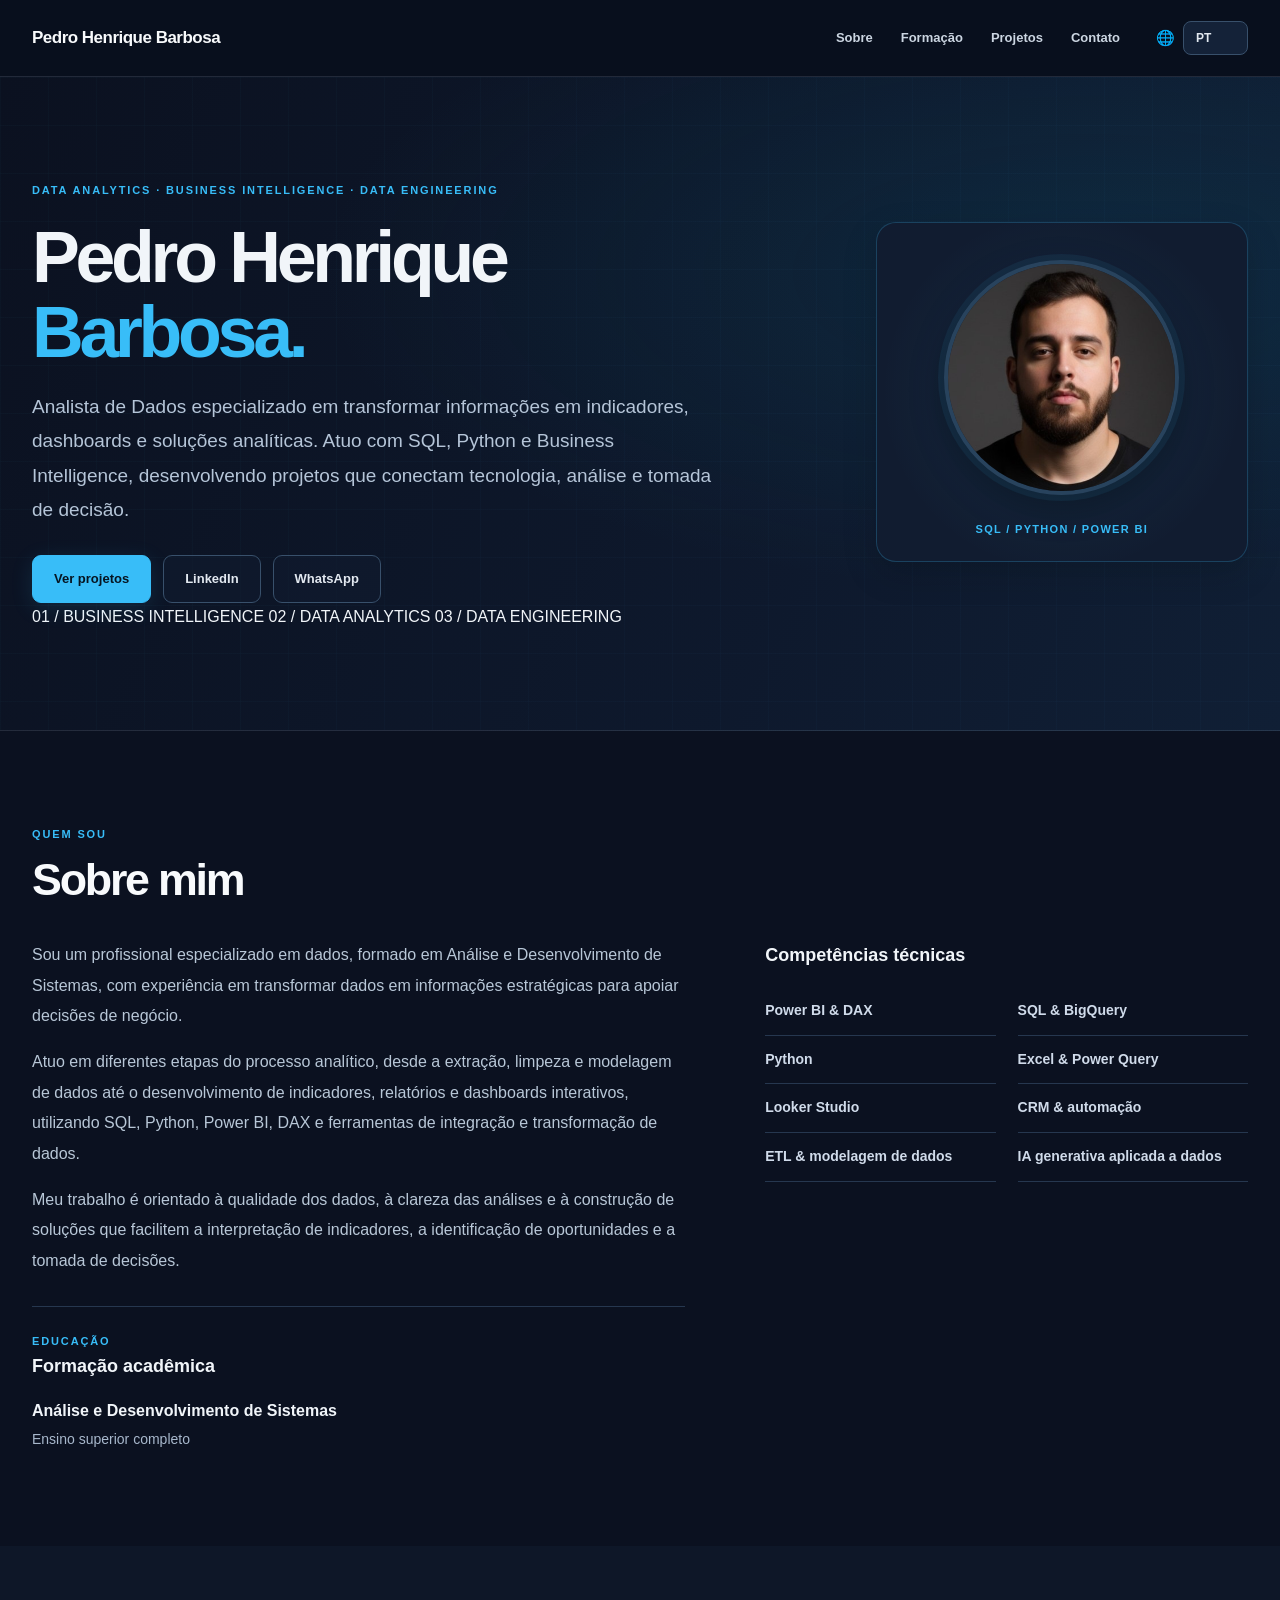
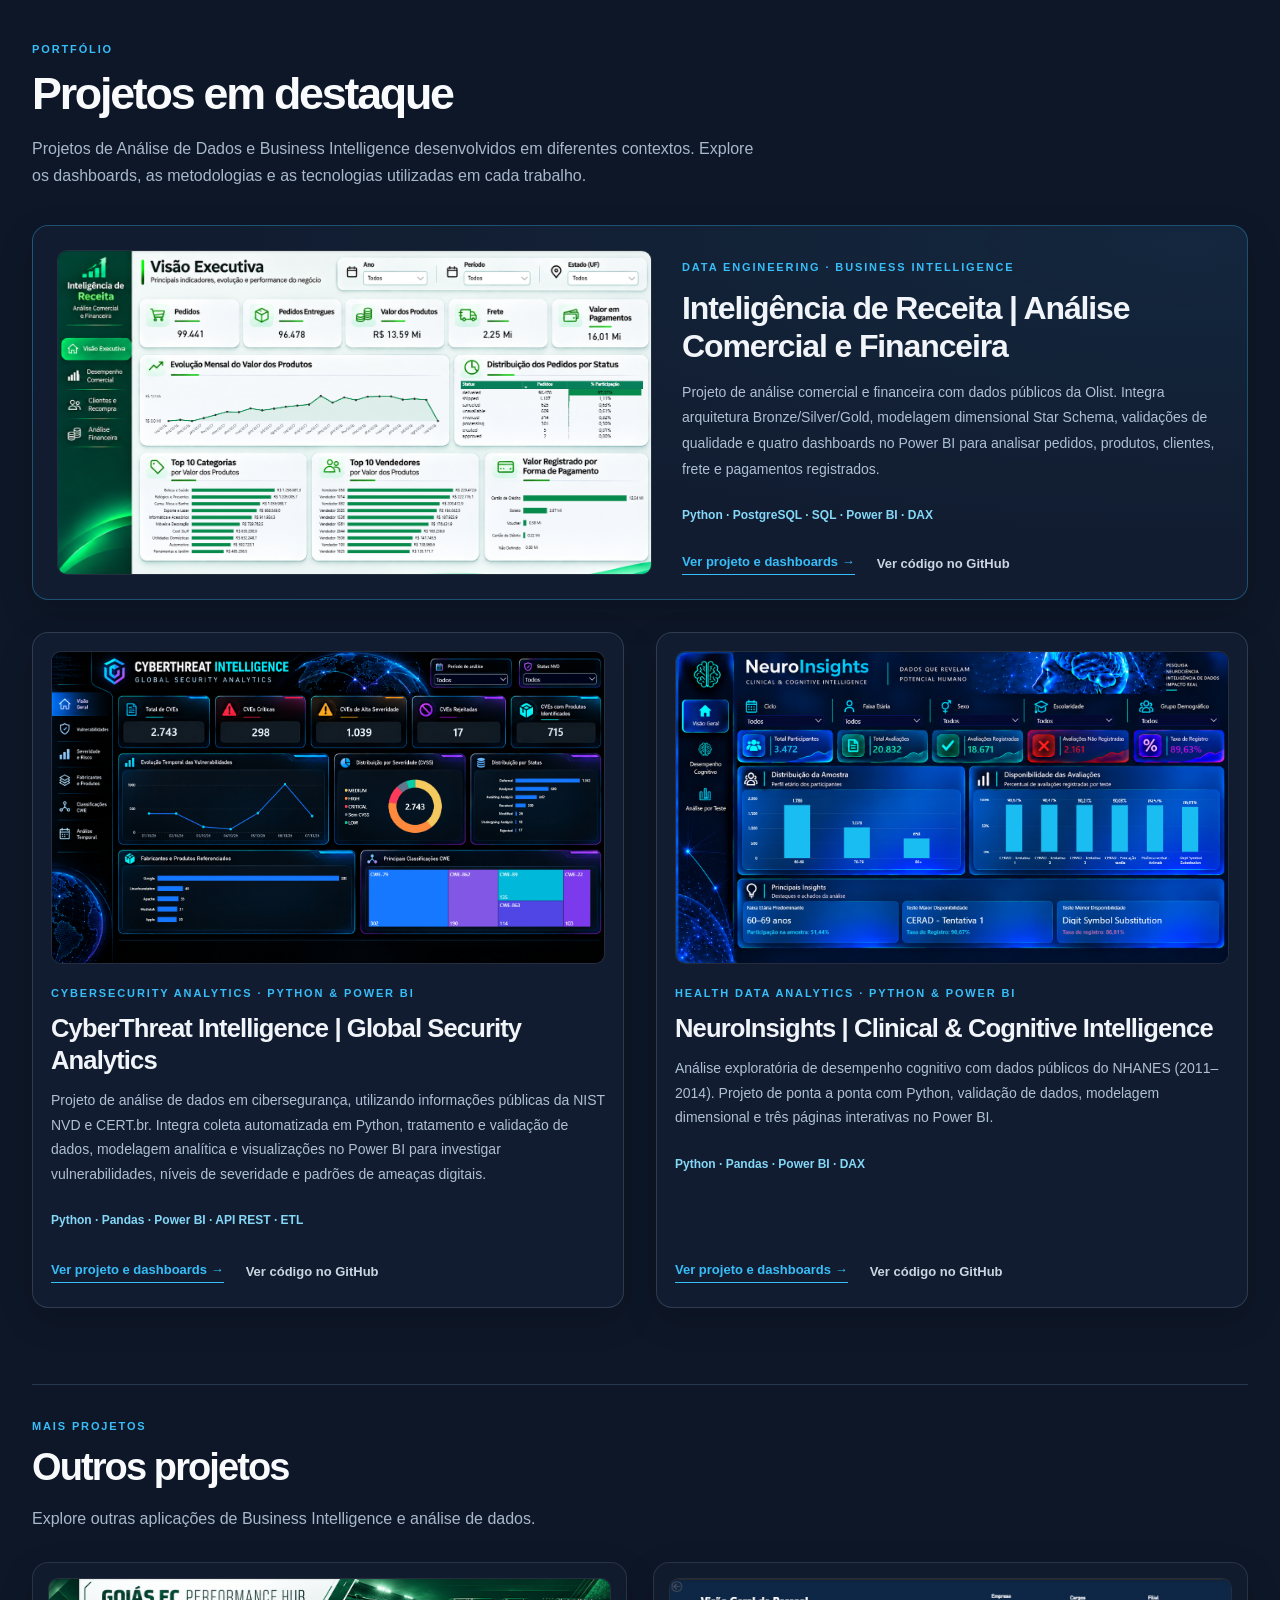
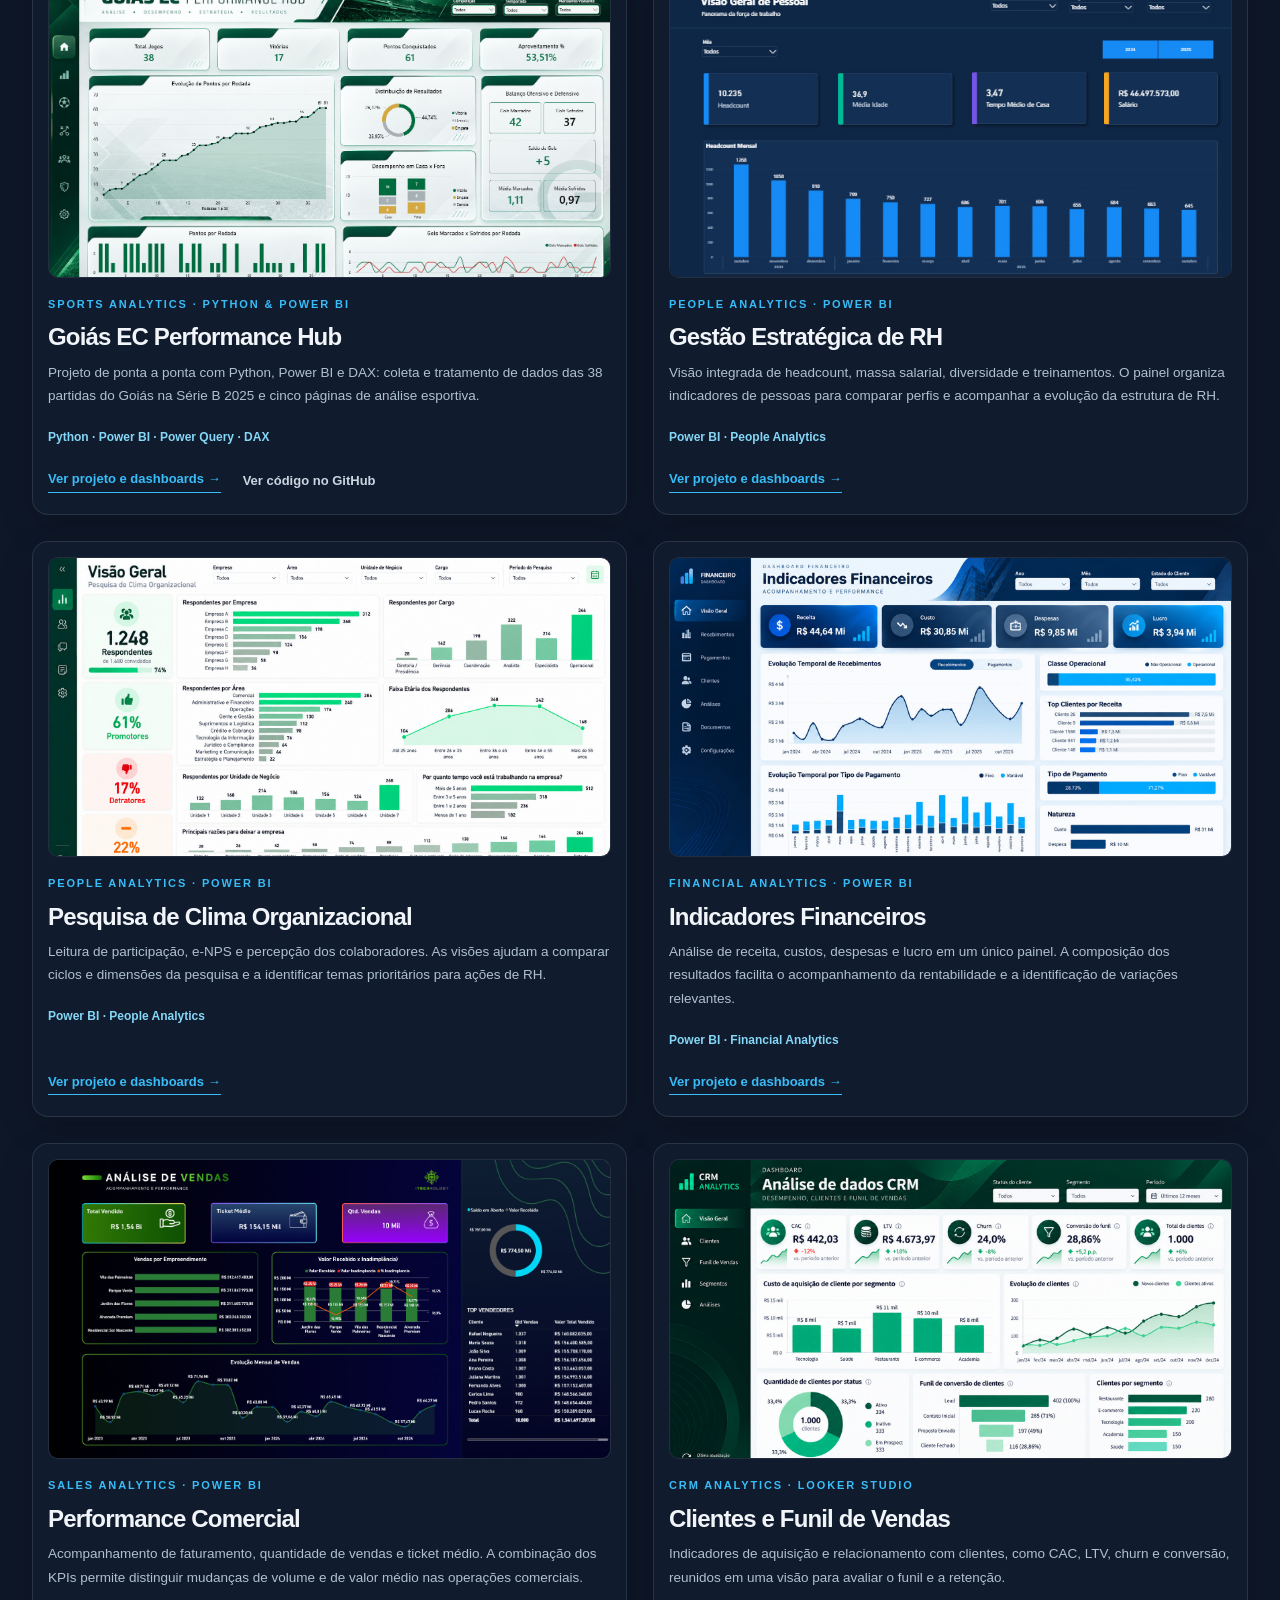
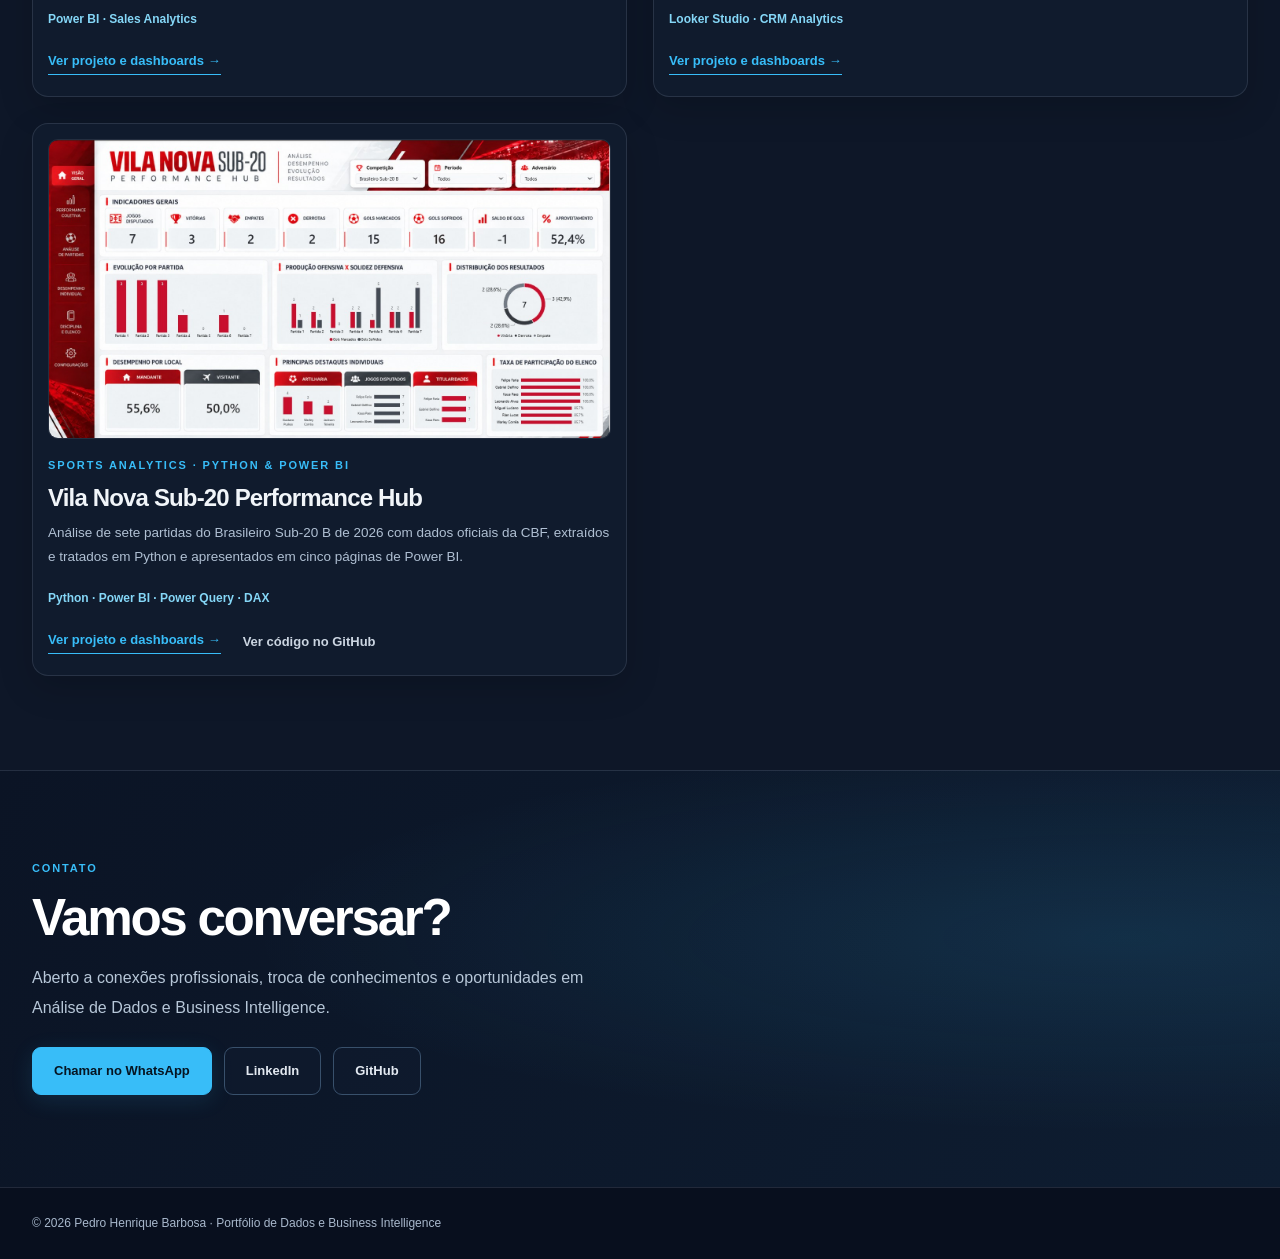
==== commit 5c17aeb7: "Update index.html" ====
--- a/index.html
+++ b/index.html
@@ -161,7 +161,7 @@
   </style>
 </head>
 
-<body>
+<body class="portfolio-home">
 
   <!-- NAVEGAÇÃO -->
   <header class="navwrap">
@@ -201,7 +201,7 @@
 
         <div>
           <div class="eyebrow">
-            DATA ANALYTICS · BUSINESS INTELLIGENCE
+            DATA ANALYTICS · BUSINESS INTELLIGENCE · DATA ENGINEERING
           </div>
 
           <h1>
@@ -244,16 +244,23 @@
           </div>
         </div>
 
-        <div class="portrait">
+        <div class="portrait" aria-label="Retrato profissional">
           <img
             class="profile-photo"
             src="assets/foto-perfil-pedro.jpg"
             alt="Foto profissional de Pedro Henrique Barbosa"
             width="260"
             height="260"
+            decoding="async"
+            fetchpriority="high"
           >
         </div>
 
+      </div>
+      <div class="container hero-bottom" aria-label="Especialidades">
+        <span>01 / BUSINESS INTELLIGENCE</span>
+        <span>02 / DATA ANALYTICS</span>
+        <span>03 / DATA ENGINEERING</span>
       </div>
     </section>
 
@@ -795,6 +802,7 @@
         img.src = project.image;
         img.alt = title;
         img.loading = "lazy";
+        img.decoding = "async";
 
         imageLink.appendChild(img);
 
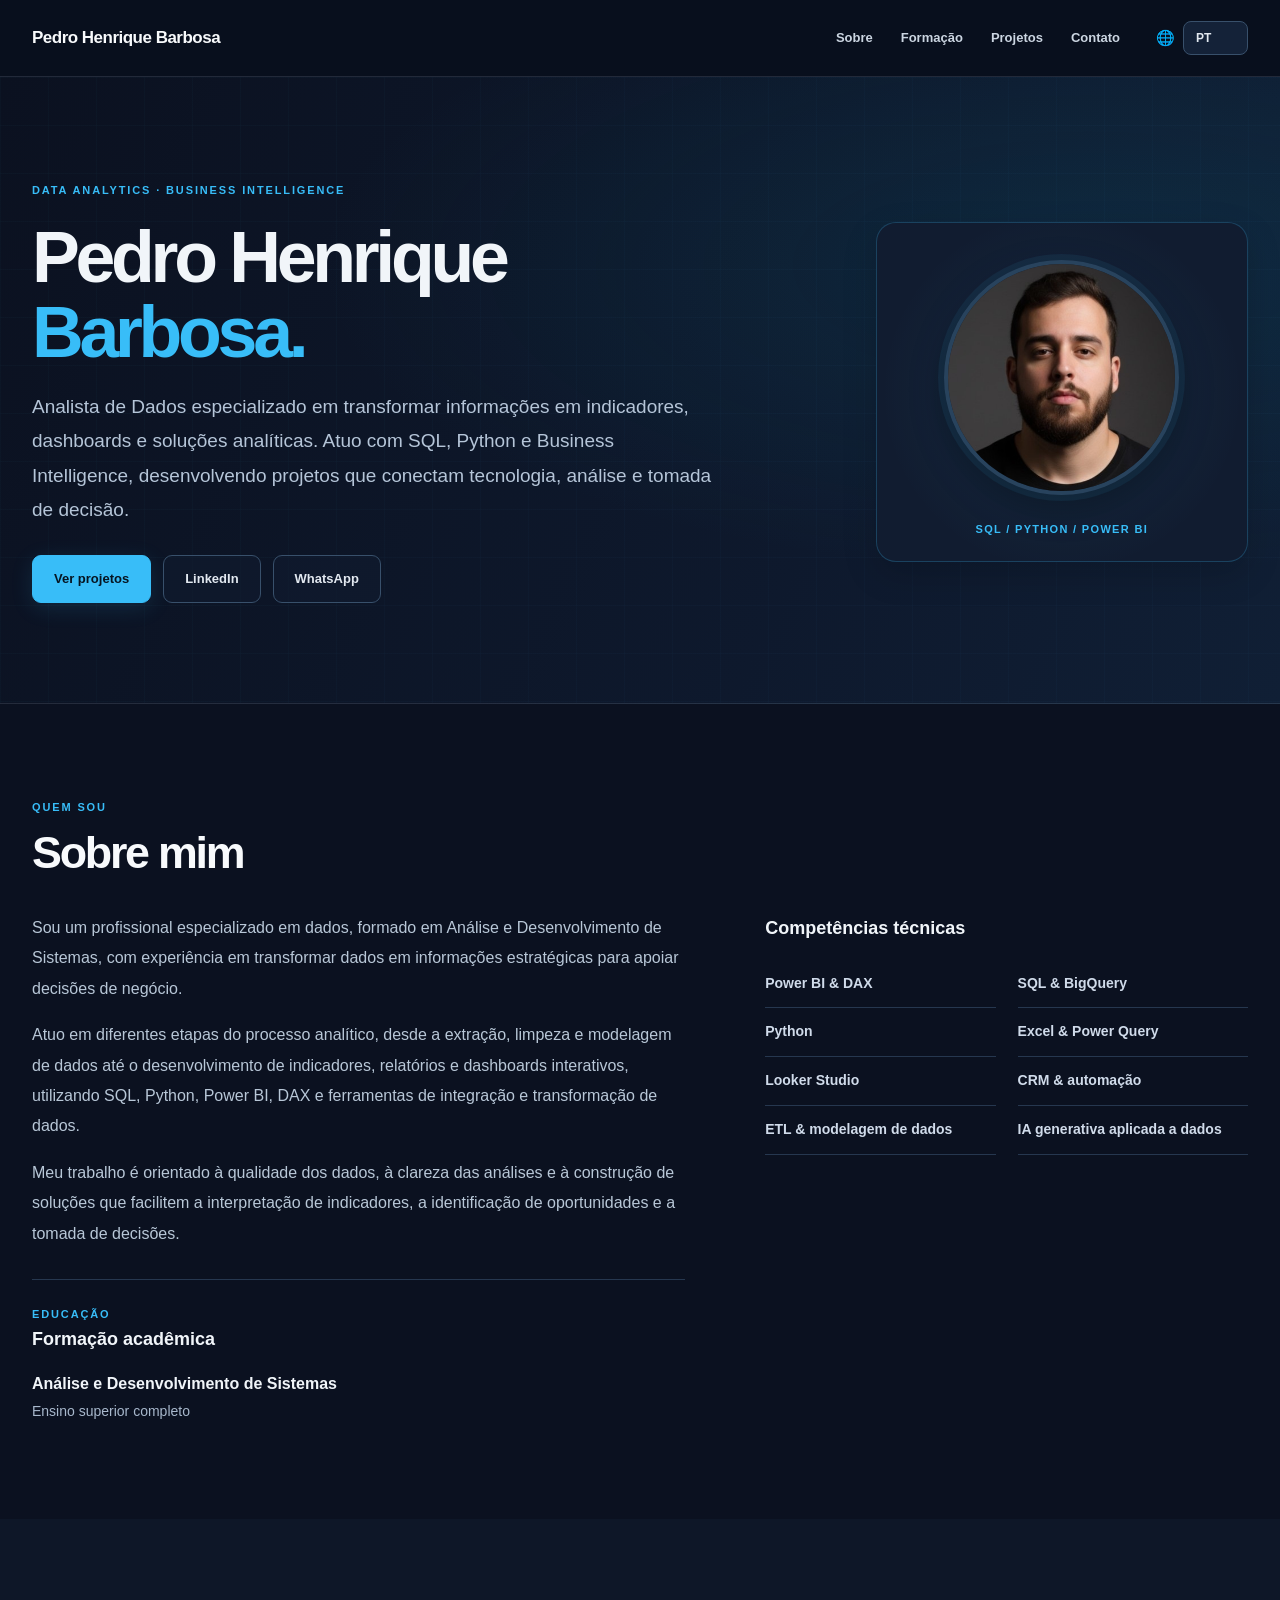
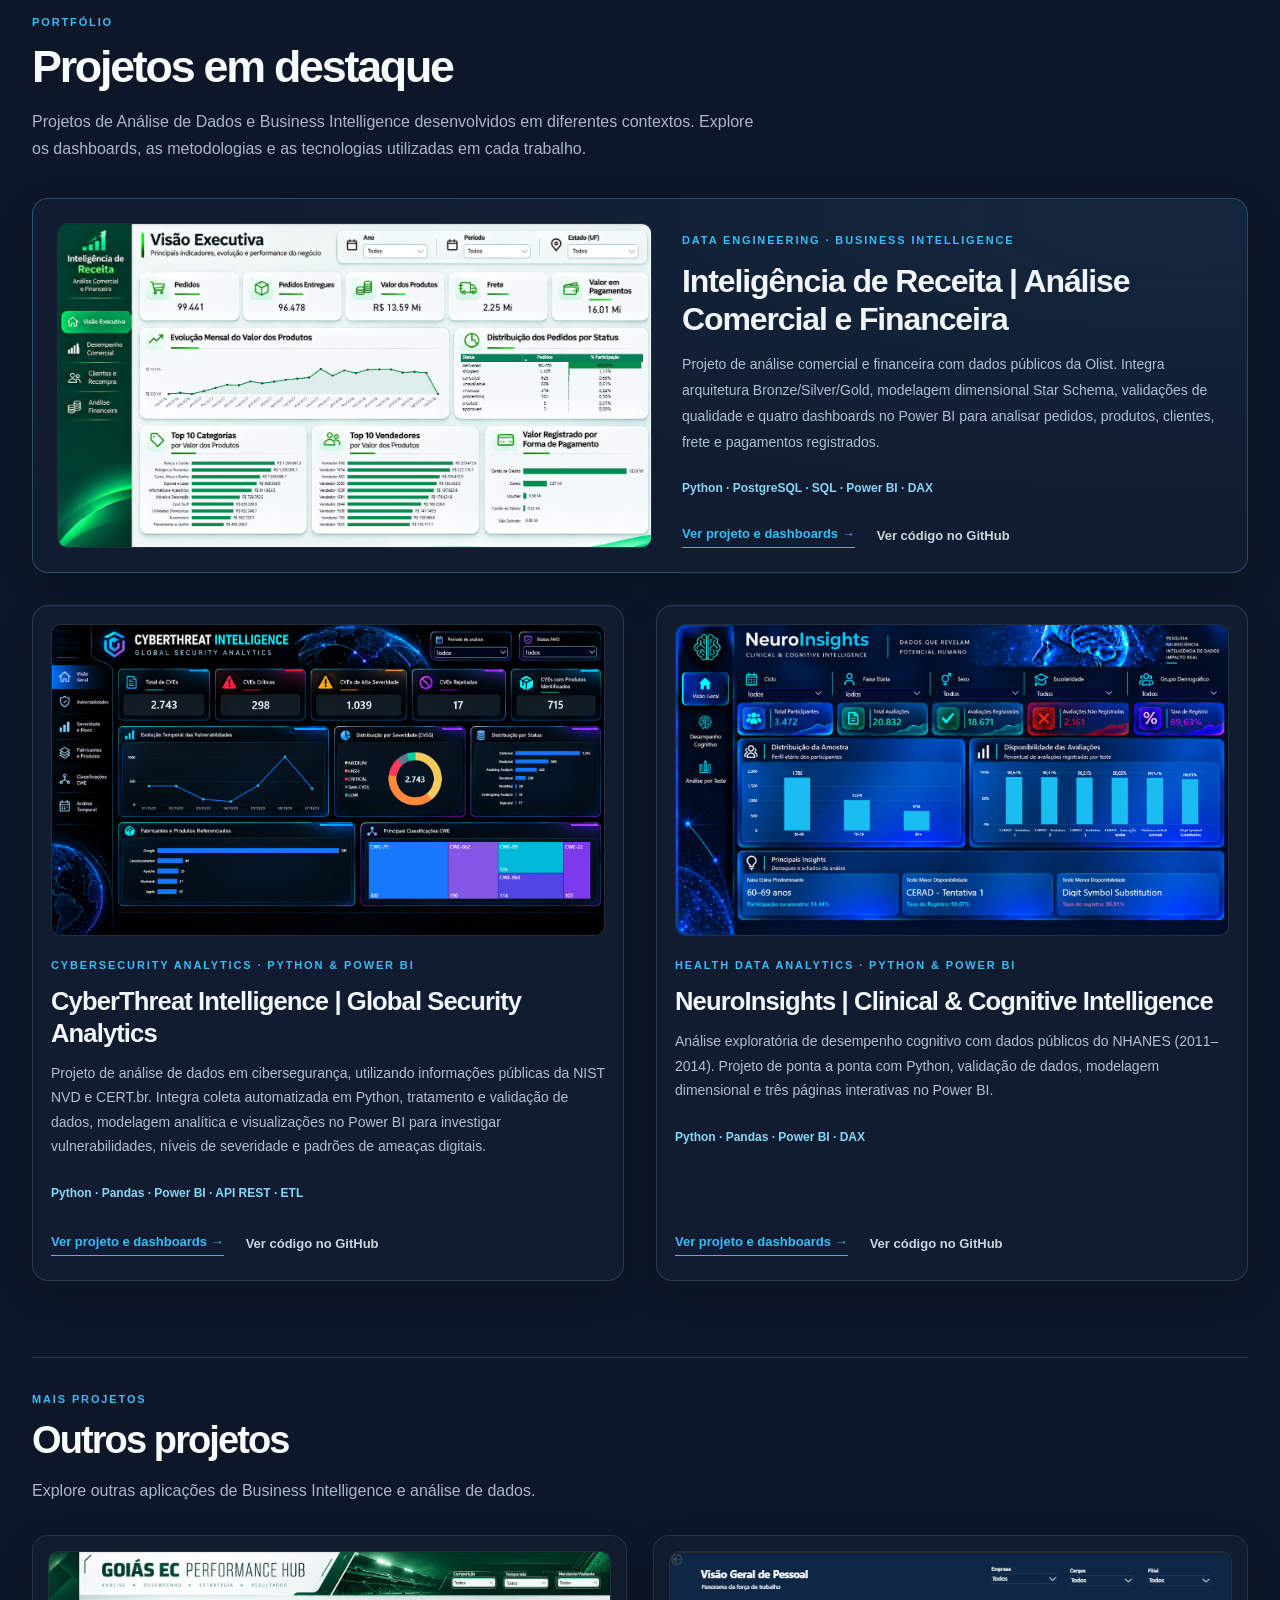
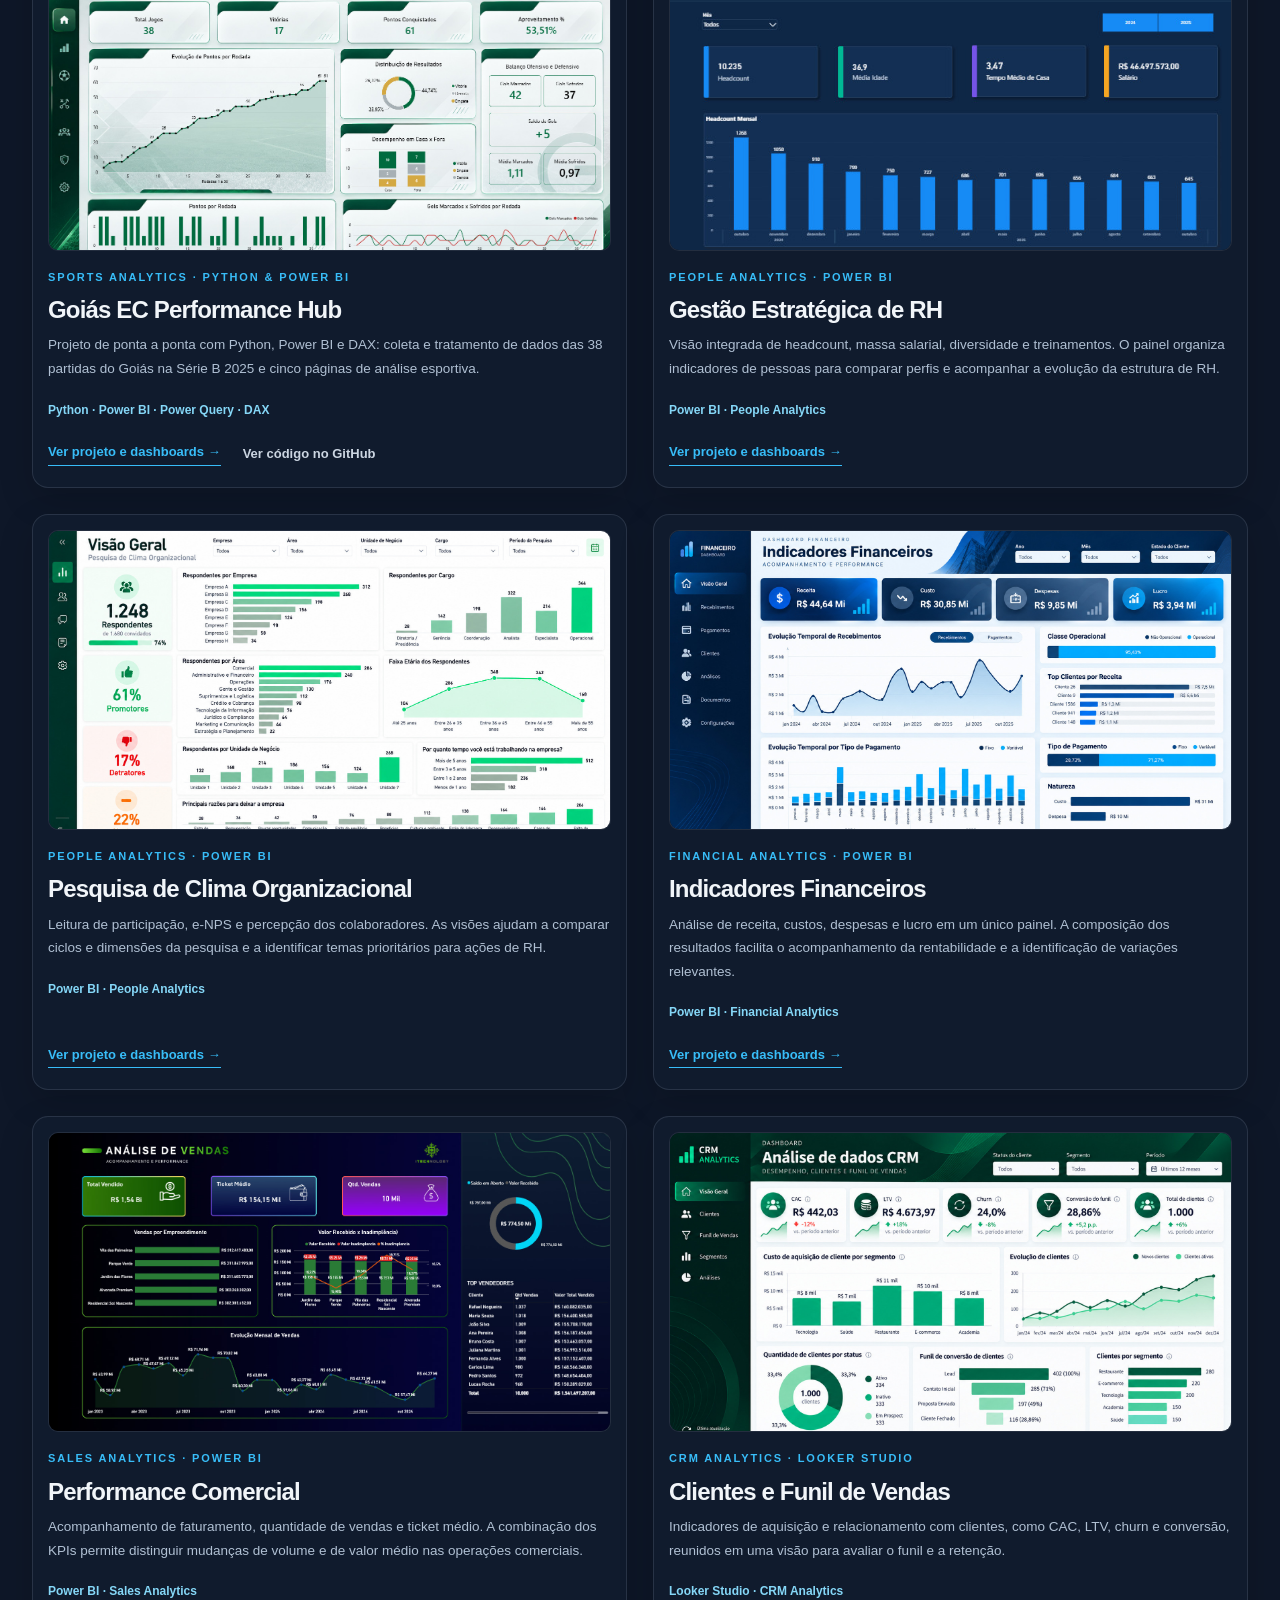
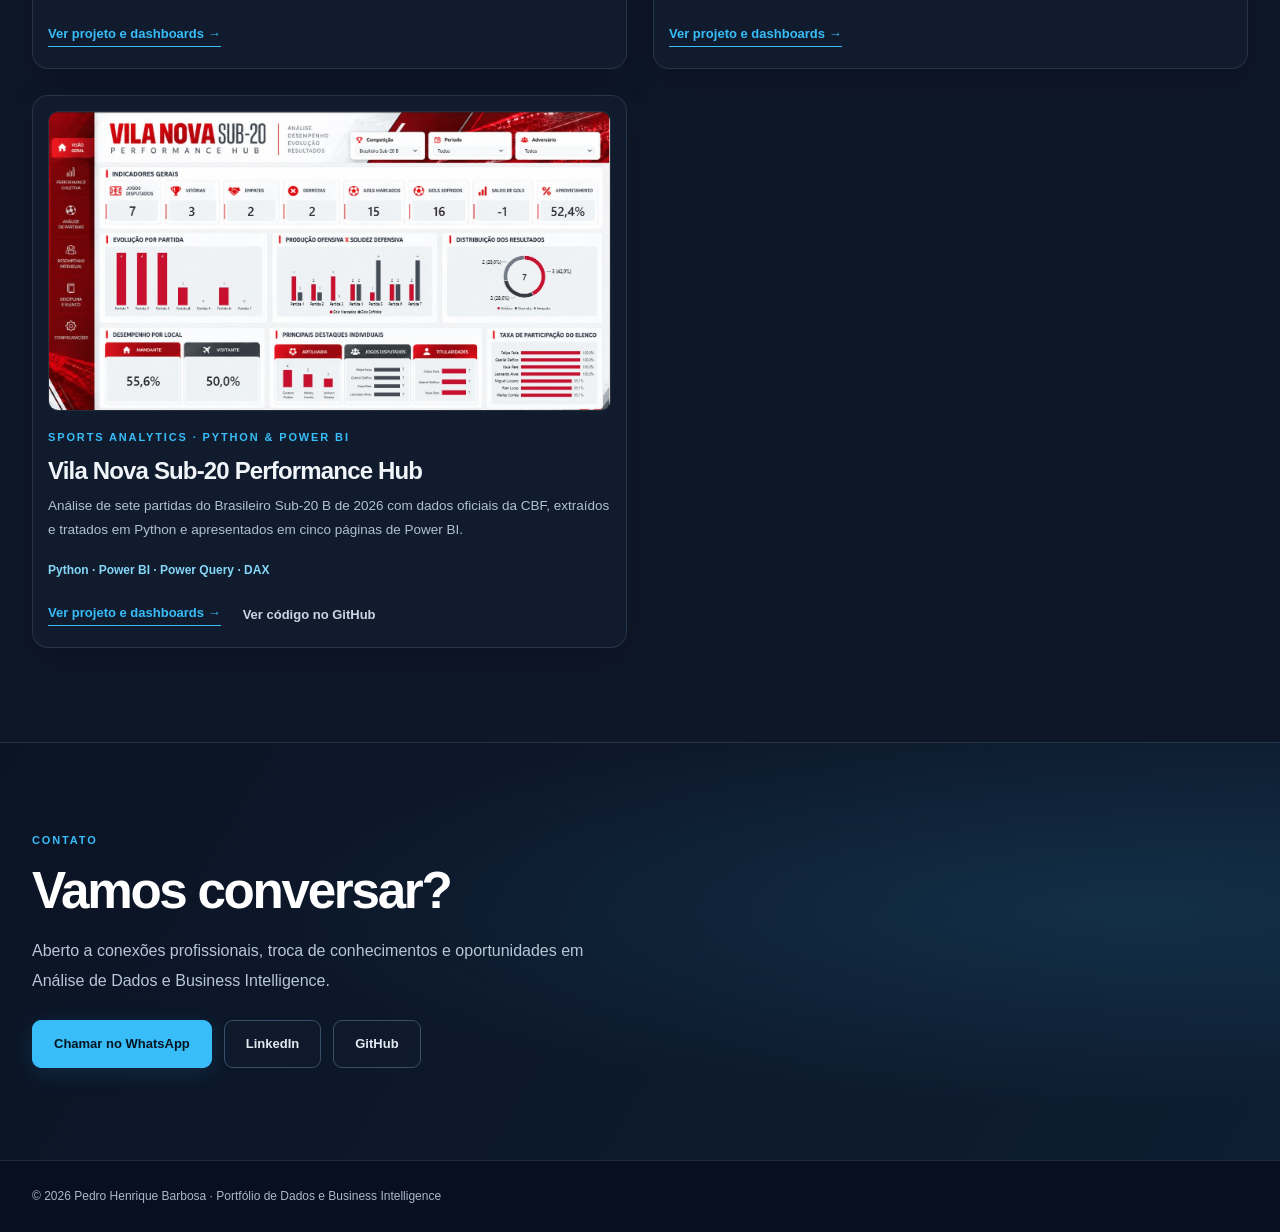
==== commit 9f7338de: "Refactor index.html for cleaner markup Removed unused attributes and simplified the body tag." ====
--- a/index.html
+++ b/index.html
@@ -161,7 +161,7 @@
   </style>
 </head>
 
-<body class="portfolio-home">
+<body>
 
   <!-- NAVEGAÇÃO -->
   <header class="navwrap">
@@ -201,7 +201,7 @@
 
         <div>
           <div class="eyebrow">
-            DATA ANALYTICS · BUSINESS INTELLIGENCE · DATA ENGINEERING
+            DATA ANALYTICS · BUSINESS INTELLIGENCE
           </div>
 
           <h1>
@@ -244,23 +244,16 @@
           </div>
         </div>
 
-        <div class="portrait" aria-label="Retrato profissional">
+        <div class="portrait">
           <img
             class="profile-photo"
             src="assets/foto-perfil-pedro.jpg"
             alt="Foto profissional de Pedro Henrique Barbosa"
             width="260"
             height="260"
-            decoding="async"
-            fetchpriority="high"
           >
         </div>
 
-      </div>
-      <div class="container hero-bottom" aria-label="Especialidades">
-        <span>01 / BUSINESS INTELLIGENCE</span>
-        <span>02 / DATA ANALYTICS</span>
-        <span>03 / DATA ENGINEERING</span>
       </div>
     </section>
 
@@ -802,7 +795,6 @@
         img.src = project.image;
         img.alt = title;
         img.loading = "lazy";
-        img.decoding = "async";
 
         imageLink.appendChild(img);
 
--- a/assets/style.css
+++ b/assets/style.css
@@ -1587,3 +1587,151 @@
   }
 
 }
+
+/* =====================================================
+   21. DARK EDITORIAL TECH — REDESIGN HOMEPAGE 2026
+   Scoped to .portfolio-home; detail pages unchanged.
+   ===================================================== */
+.portfolio-home {
+  --accent: #67d5ef;
+  --accent-light: #a2eaff;
+  --surface: #101e30;
+  --border: rgba(151, 187, 209, .16);
+  --radius: 20px;
+  background: #080f1b;
+  font-family: Inter, ui-sans-serif, system-ui, -apple-system, BlinkMacSystemFont, "Segoe UI", sans-serif;
+  line-height: 1.65;
+}
+.portfolio-home .container { width: min(1220px, calc(100% - 72px)); }
+.portfolio-home .navwrap {
+  background: rgba(7, 15, 27, .78);
+  border-bottom: 1px solid rgba(153, 197, 219, .12);
+  box-shadow: 0 8px 35px rgba(0,0,0,.1);
+}
+.portfolio-home .nav { min-height: 78px; gap: 20px; }
+.portfolio-home .brand { font-size: 15px; letter-spacing: -.035em; }
+.portfolio-home .navlinks { gap: clamp(12px,2vw,29px); }
+.portfolio-home .navlinks a { font-size: 12px; font-weight: 650; }
+.portfolio-home .hero {
+  padding: 112px 0 0;
+  background: radial-gradient(ellipse 54% 80% at 87% 35%, rgba(33,143,174,.17), transparent 75%),
+              radial-gradient(ellipse 60% 70% at 0% 0%, rgba(25,77,119,.16), transparent 75%),
+              linear-gradient(135deg,#080f1b,#0b1728 68%,#0c1c2b);
+}
+.portfolio-home .hero::before {
+  opacity: .5;
+  background-size: 64px 64px;
+  mask-image: linear-gradient(to bottom,rgba(0,0,0,.6),transparent 95%);
+}
+.portfolio-home .hero-inner { grid-template-columns: minmax(0,1.18fr) minmax(270px,.82fr); gap: clamp(36px,6vw,96px); }
+.portfolio-home .hero h1 {
+  font-size: clamp(58px,7.1vw,100px);
+  letter-spacing: -.075em;
+  line-height: 1.01;
+  margin: 24px 0 25px;
+  text-wrap: balance;
+}
+.portfolio-home .hero h1 em { color: #77d8ef; }
+.portfolio-home .eyebrow { color: #75d8ef; font-size: 10px; letter-spacing: .19em; }
+.portfolio-home .lead { max-width: 615px; color: #afc0d1; font-size: clamp(16px,1.6vw,18px); line-height: 1.85; }
+.portfolio-home .buttons { gap: 11px; }
+.portfolio-home .btn { border-radius: 12px; padding: 12px 20px; background: rgba(255,255,255,.035); border-color: rgba(165,205,230,.22); }
+.portfolio-home .btn.primary { background: #76d9ef; border-color: #76d9ef; box-shadow: 0 10px 35px rgba(46,172,204,.12); }
+.portfolio-home .portrait,
+.portfolio-home .hero .portrait {
+  min-height: 390px;
+  padding: 40px 30px 67px;
+  border-radius: 28px;
+  border: 1px solid rgba(139,216,238,.24);
+  background: radial-gradient(circle at 50% 35%,rgba(80,180,216,.17),transparent 62%),rgba(22,42,62,.42);
+  backdrop-filter: blur(18px);
+  box-shadow: 0 30px 85px rgba(0,0,0,.26),inset 0 1px rgba(255,255,255,.06);
+}
+.portfolio-home .profile-photo,
+.portfolio-home .hero .portrait .profile-photo { width: 250px; height: 250px; border: 3px solid #3a6179; }
+.portfolio-home .hero-bottom {
+  position: relative; display: flex; justify-content: space-between; flex-wrap: wrap;
+  gap: 14px; margin-top: 100px; padding: 22px 0 25px;
+  border-top: 1px solid rgba(165,205,230,.15);
+  color: #8fa6b9; font-size: 10px; font-weight: 700; letter-spacing: .15em;
+}
+.portfolio-home .section { padding: 110px 0; background: #080f1b; }
+.portfolio-home .section.alt { background: linear-gradient(180deg,#0a1524,#0b1828); }
+.portfolio-home .section-heading { margin-bottom: 43px; }
+.portfolio-home .section-heading h2 { font-size: clamp(36px,4vw,54px); letter-spacing: -.065em; }
+.portfolio-home .section-heading p { font-size: 15px; line-height: 1.85; }
+.portfolio-home .about { gap: clamp(36px,6vw,92px); }
+.portfolio-home .about p { color: #aebfd0; }
+.portfolio-home .education { margin-top: 34px; }
+.portfolio-home .skill-list { gap: 10px; }
+.portfolio-home .skill { padding: 13px 14px; border: 1px solid rgba(151,187,209,.14); border-radius: 10px; background: rgba(255,255,255,.025); font-size: 13px; }
+.portfolio-home .skill:hover { padding-left: 14px; border-color: rgba(103,213,239,.4); background: rgba(103,213,239,.045); }
+.portfolio-home .projects { gap: 24px; }
+.portfolio-home .project {
+  padding: 15px 15px 24px;
+  background: linear-gradient(145deg,rgba(27,49,69,.74),rgba(15,30,47,.9));
+  border: 1px solid rgba(151,187,209,.16);
+  border-radius: 21px;
+  box-shadow: 0 12px 40px rgba(0,0,0,.12),inset 0 1px rgba(255,255,255,.035);
+}
+.portfolio-home .project:hover { transform: translateY(-4px); border-color: rgba(103,213,239,.4); box-shadow: 0 24px 58px rgba(0,0,0,.25); }
+.portfolio-home .project-image { border-radius: 12px; border-color: rgba(151,187,209,.12); }
+.portfolio-home .project-image img { object-fit: contain; background: #0b1525; }
+.portfolio-home .project h3 { letter-spacing: -.04em; }
+.portfolio-home .project p { color: #aebfd0; }
+.portfolio-home .project-tech { color: #9edff0; }
+.portfolio-home .featured-projects .project-featured {
+  grid-column: 1 / -1;
+  grid-template-columns: minmax(0,1.15fr) minmax(0,1fr);
+  column-gap: clamp(25px,4vw,60px);
+  padding: clamp(20px,2.7vw,35px);
+  background: radial-gradient(ellipse at 90% 10%,rgba(53,164,194,.12),transparent 65%),linear-gradient(135deg,#152a3c,#102033);
+  border-color: rgba(112,209,233,.32);
+}
+.portfolio-home .project-featured .project-image img { object-fit: contain; background: #0a1524; }
+.portfolio-home .featured-projects > .project:not(.project-featured) { background: linear-gradient(140deg,#152638,#101e30); }
+.portfolio-home .other-projects { grid-template-columns: repeat(3,minmax(0,1fr)); }
+.portfolio-home .other-projects .project { background: rgba(18,34,52,.82); }
+.portfolio-home .other-projects .project h3 { font-size: clamp(19px,1.7vw,22px); }
+.portfolio-home .other-projects .project-image img { aspect-ratio: 16/10; }
+.portfolio-home .other-heading { margin-top: 90px; }
+.portfolio-home .contact { padding: 105px 0; background: radial-gradient(ellipse at 85% 40%,rgba(51,165,195,.13),transparent 55%),#0b1828; }
+.portfolio-home .contact h2 { font-size: clamp(38px,4.6vw,60px); letter-spacing: -.06em; }
+.portfolio-home .footer { background: #07111e; }
+@media (max-width: 1050px) {
+  .portfolio-home .other-projects { grid-template-columns: repeat(2,minmax(0,1fr)); }
+  .portfolio-home .hero-inner { gap: 35px; }
+}
+@media (max-width: 800px) {
+  .portfolio-home .container { width: min(100% - 40px,1220px); }
+  .portfolio-home .hero { padding-top: 72px; }
+  .portfolio-home .hero-inner { grid-template-columns: 1fr; }
+  .portfolio-home .hero h1 { font-size: clamp(54px,10vw,78px); }
+  .portfolio-home .portrait,.portfolio-home .hero .portrait { min-height: 320px; }
+  .portfolio-home .hero-bottom { margin-top: 60px; }
+  .portfolio-home .section { padding: 78px 0; }
+  .portfolio-home .featured-projects .project-featured { display: flex; flex-direction: column; }
+  .portfolio-home .project-featured .project-image img { width: 100%; height: auto; aspect-ratio: 16/10; }
+  .portfolio-home .about { grid-template-columns: 1fr; }
+}
+@media (max-width: 600px) {
+  .portfolio-home .container { width: calc(100% - 32px); }
+  .portfolio-home .nav { gap: 12px; }
+  .portfolio-home .brand { font-size: 13px; }
+  .portfolio-home .navlinks { gap: 8px; }
+  .portfolio-home .navlinks a { font-size: 11px; }
+  .portfolio-home .hero h1 { font-size: clamp(48px,12vw,65px); }
+  .portfolio-home .hero-bottom { flex-direction: column; gap: 12px; }
+  .portfolio-home .projects,.portfolio-home .other-projects { grid-template-columns: 1fr; gap: 18px; }
+  .portfolio-home .skill-list { grid-template-columns: 1fr 1fr; gap: 8px; }
+  .portfolio-home .skill { font-size: 12px; }
+  .portfolio-home .project { padding: 13px 13px 22px; }
+  .portfolio-home .contact { padding: 76px 0; }
+}
+@media (max-width: 380px) {
+  .portfolio-home .skill-list { grid-template-columns: 1fr; }
+  .portfolio-home .brand { font-size: 12px; }
+}
+@media (prefers-reduced-motion: reduce) {
+  .portfolio-home *, .portfolio-home *::before, .portfolio-home *::after { scroll-behavior: auto !important; transition-duration: .01ms !important; animation-duration: .01ms !important; }
+}
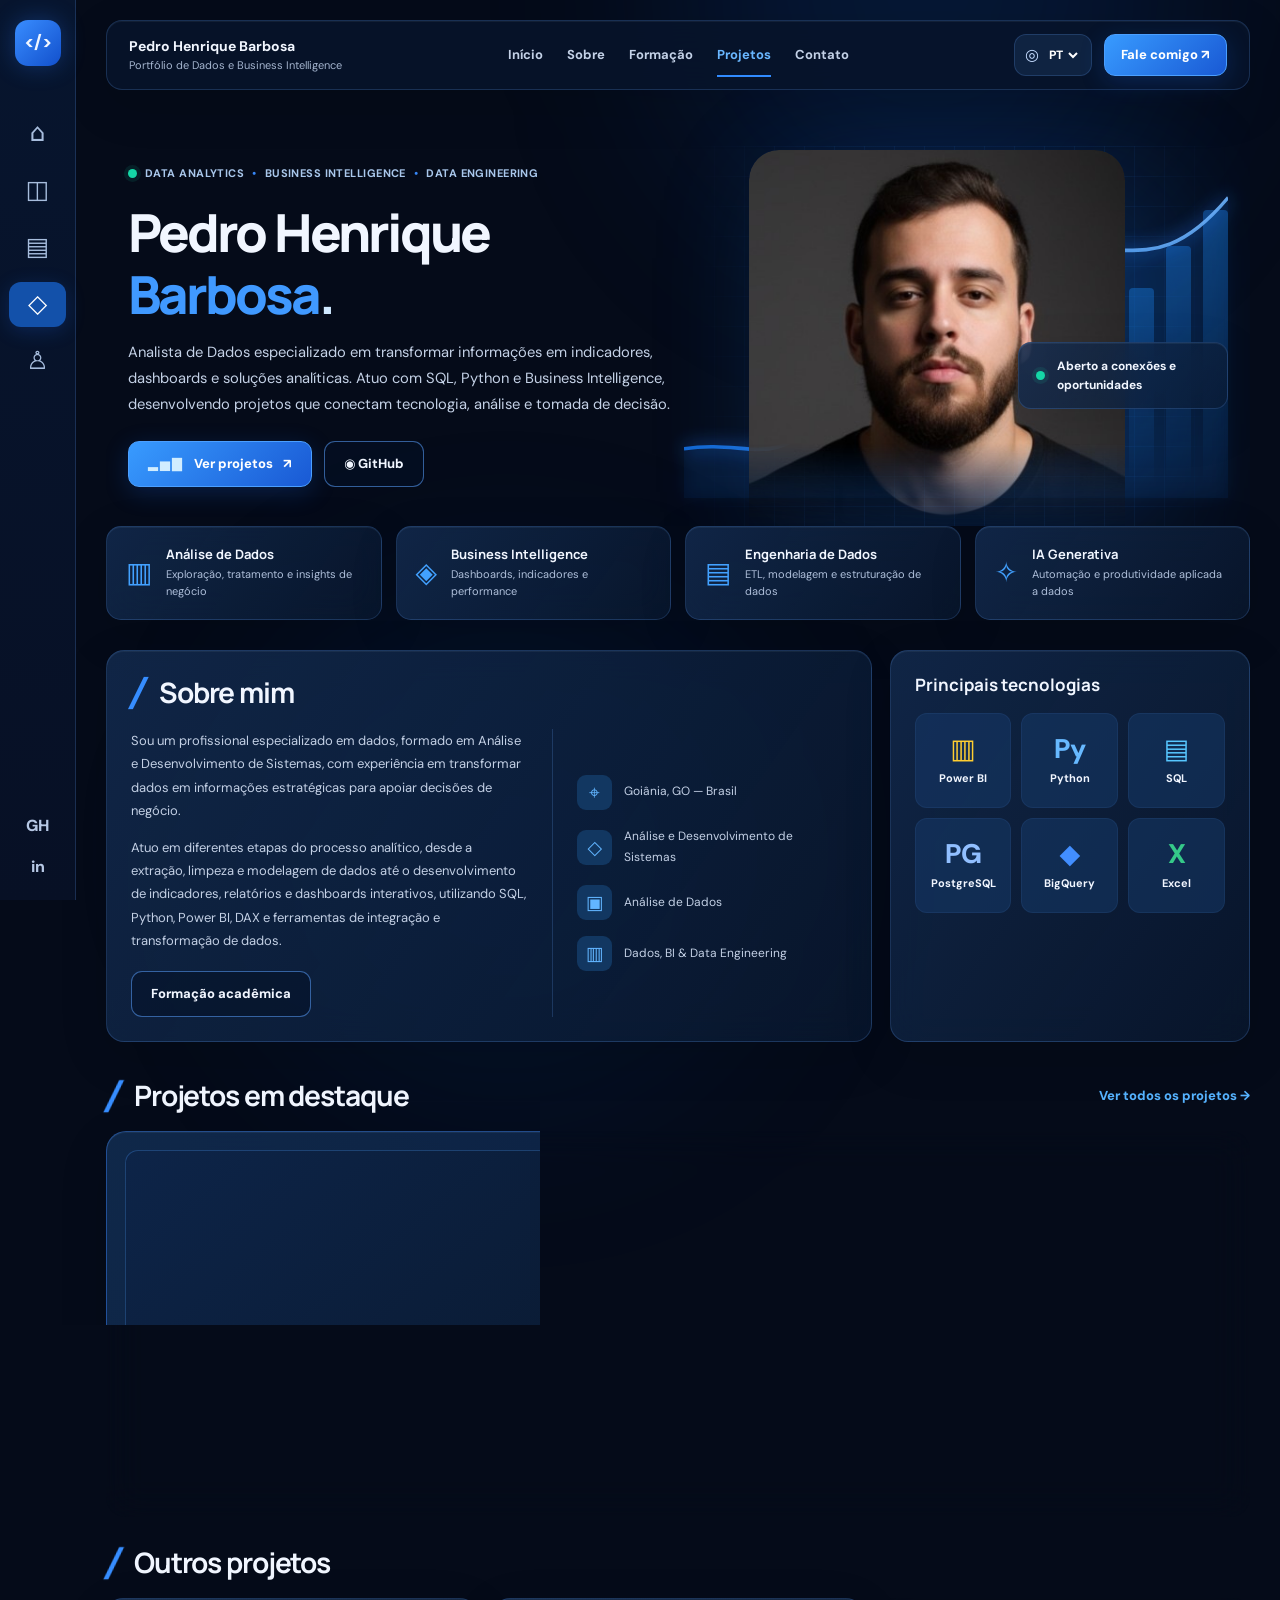
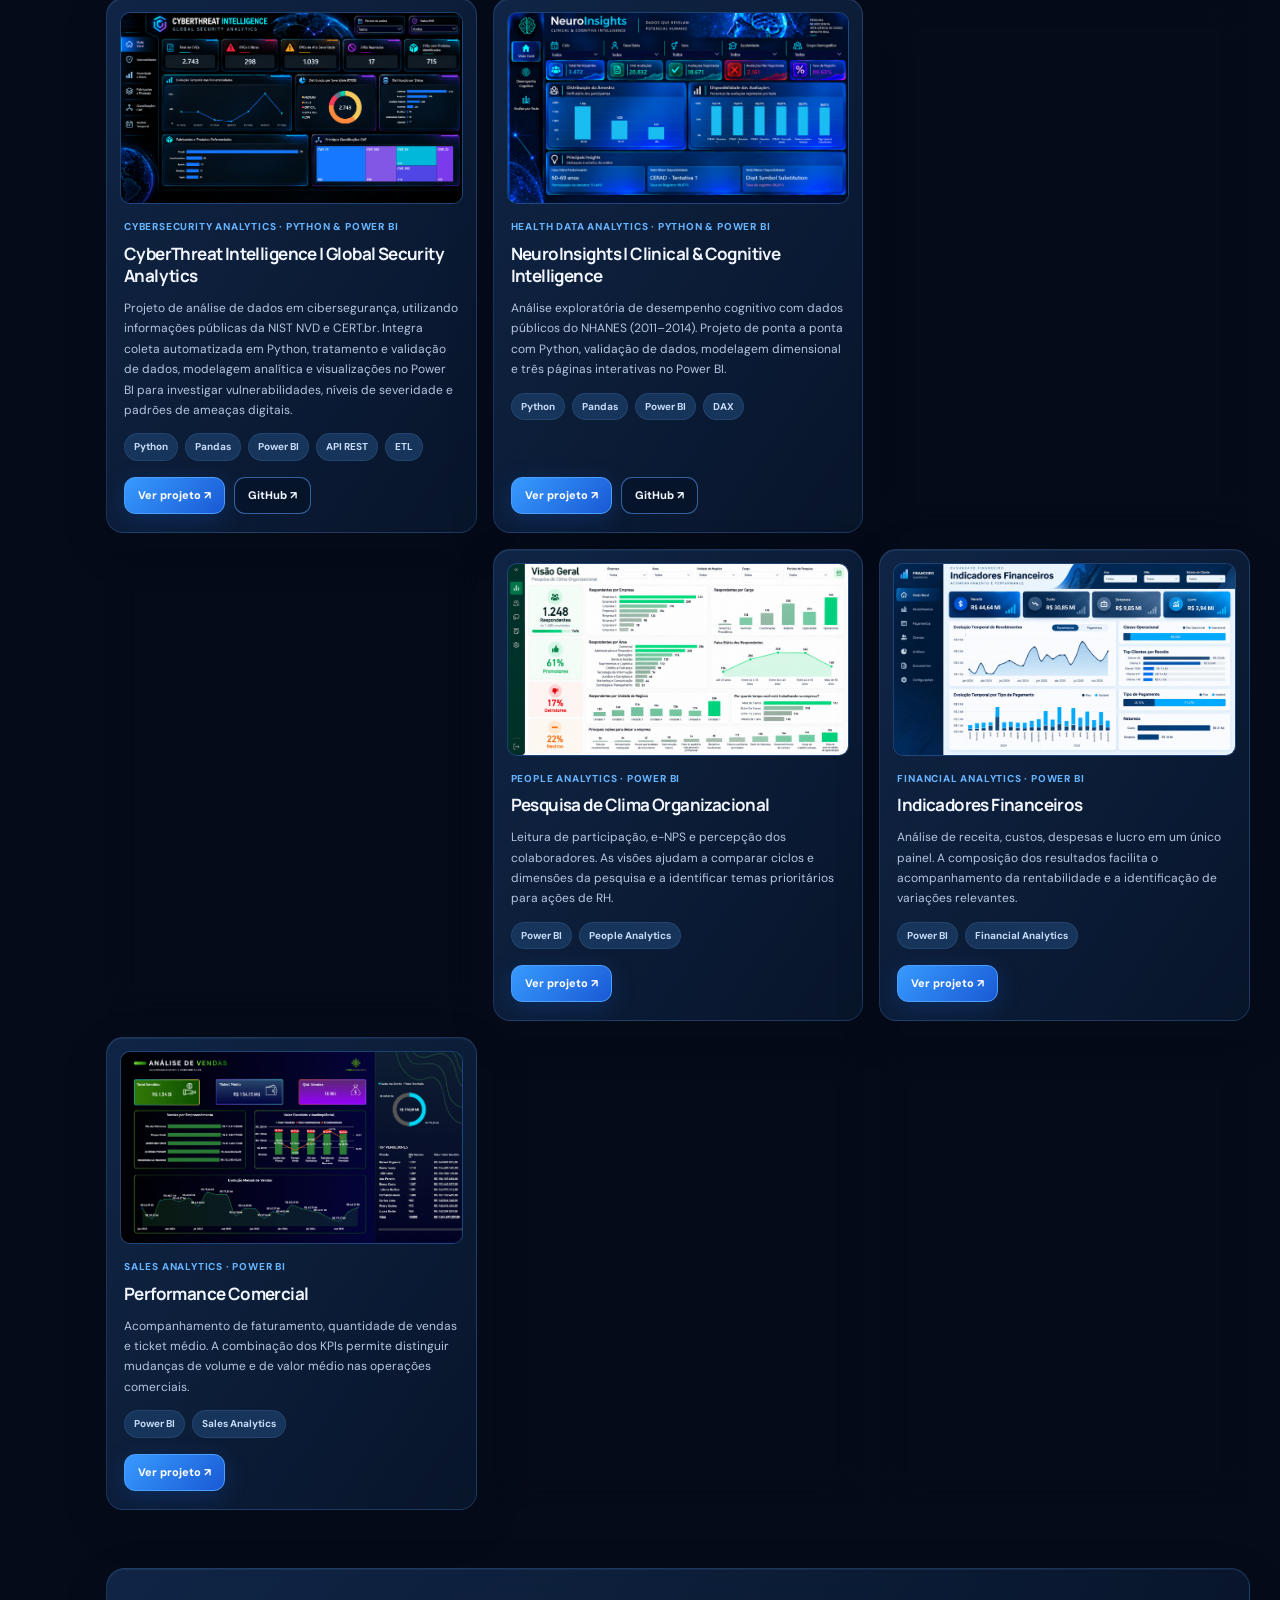
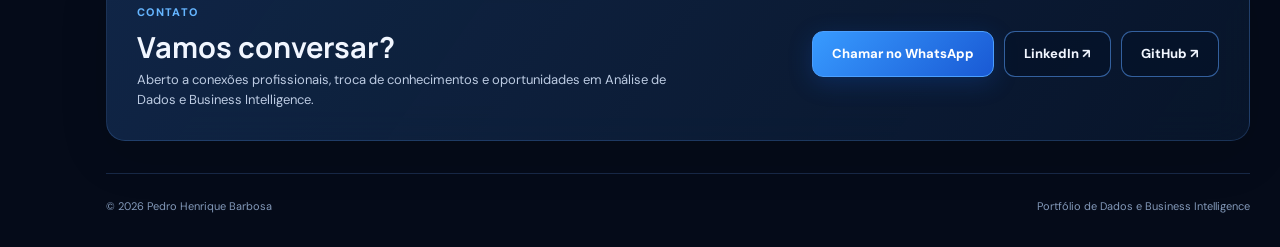
==== commit 28ceef13: "Update index.html" ====
--- a/index.html
+++ b/index.html
@@ -1,475 +1,112 @@
-
 <!DOCTYPE html>
 <html lang="pt-BR">
 <head>
   <meta charset="UTF-8">
   <meta name="viewport" content="width=device-width, initial-scale=1">
-
+  <meta name="theme-color" content="#050b19">
+  <meta name="description" content="Portfólio de Pedro Henrique Barbosa: Análise de Dados, Business Intelligence e Engenharia de Dados. Projetos com Python, SQL e Power BI.">
   <title>Pedro Henrique Barbosa | Portfólio de Dados</title>
-
-  <meta name="description" content="Portfólio de Pedro Henrique Barbosa. Projetos de Análise de Dados, Business Intelligence, Python, SQL, PostgreSQL e Power BI.">
-  <meta name="theme-color" content="#0B1120">
-
   <link rel="stylesheet" href="assets/style.css">
-
-  <style>
-    /* Ajustes complementares */
-    .project-links {
-      display: flex;
-      flex-wrap: wrap;
-      align-items: center;
-      gap: 12px 22px;
-      margin-top: auto;
-      padding-top: 8px;
-    }
-
-    .project-links .textlink {
-      margin-top: 0;
-    }
-
-    .github-link {
-      display: inline-flex;
-      align-items: center;
-      gap: 7px;
-      color: #cbd5e1;
-      font-size: 13px;
-      font-weight: 650;
-      transition: color .2s;
-    }
-
-    .github-link:hover {
-      color: #38bdf8;
-    }
-
-    .contact-icon {
-      width: 17px;
-      height: 17px;
-      flex-shrink: 0;
-      fill: currentColor;
-    }
-
-    .contact .btn,
-    .hero .btn {
-      gap: 9px;
-    }
-
-    /* Seletor de idiomas */
-    .language-switcher {
-      display: flex;
-      align-items: center;
-      gap: 8px;
-      margin-left: 12px;
-    }
-
-    .language-switcher select {
-      background: #142238;
-      color: #e2e8f0;
-      border: 1px solid #38506b;
-      border-radius: 8px;
-      padding: 9px 12px;
-      font-size: 12px;
-      font-weight: 700;
-      cursor: pointer;
-    }
-
-    .language-switcher select:hover {
-      border-color: #38bdf8;
-    }
-
-    .language-switcher select:focus-visible {
-      outline: 2px solid #38bdf8;
-      outline-offset: 3px;
-    }
-
-    /* Projeto principal */
-    .featured-projects .project-featured {
-      grid-column: 1 / -1;
-      display: grid;
-      grid-template-columns: 1.1fr 1fr;
-      column-gap: 30px;
-      align-content: start;
-    }
-
-    .project-featured .project-image {
-      grid-column: 1;
-      grid-row: 1 / span 5;
-      align-self: stretch;
-    }
-
-    .project-featured .project-image img {
-      width: 100%;
-      height: 100%;
-      min-height: 270px;
-      aspect-ratio: auto;
-      object-fit: cover;
-    }
-
-    .project-featured .eyebrow {
-      margin-top: 8px;
-    }
-
-    /* Outros projetos */
-    .other-heading {
-      margin-top: 76px;
-    }
-
-    .other-heading h2 {
-      font-size: clamp(28px, 3vw, 38px);
-    }
-
-    .other-projects .project h3 {
-      font-size: clamp(20px, 2vw, 24px);
-    }
-
-    /* Responsividade */
-    @media (max-width: 800px) {
-      .featured-projects .project-featured {
-        display: flex;
-      }
-
-      .project-featured .project-image img {
-        height: auto;
-        min-height: 0;
-        aspect-ratio: 16 / 10;
-      }
-
-      .nav {
-        flex-wrap: wrap;
-        padding: 12px 0;
-      }
-    }
-
-    @media (max-width: 560px) {
-      .nav {
-        justify-content: space-between;
-      }
-
-      .navlinks {
-        order: 3;
-        width: 100%;
-        justify-content: space-between;
-      }
-
-      .language-switcher {
-        margin-left: auto;
-      }
-
-      .other-heading {
-        margin-top: 55px;
-      }
-    }
-  </style>
 </head>
-
 <body>
-
-  <!-- NAVEGAÇÃO -->
-  <header class="navwrap">
-    <div class="container nav">
-
-      <a class="brand" href="index.html">
-        Pedro Henrique Barbosa
-      </a>
-
-      <nav class="navlinks" aria-label="Navegação principal">
+  <div class="ambient ambient-one" aria-hidden="true"></div>
+  <div class="ambient ambient-two" aria-hidden="true"></div>
+  <aside class="sidebar" aria-label="Acesso rápido">
+    <a class="side-logo" href="#inicio" aria-label="Início"><span>&lt;/&gt;</span></a>
+    <div class="side-nav">
+      <a href="#inicio" class="side-link active" aria-label="Início" title="Início">⌂</a>
+      <a href="#sobre" class="side-link" aria-label="Sobre" title="Sobre">◫</a>
+      <a href="#tecnologias" class="side-link" aria-label="Tecnologias" title="Tecnologias">▤</a>
+      <a href="#projetos" class="side-link" aria-label="Projetos" title="Projetos">◇</a>
+      <a href="#contato" class="side-link" aria-label="Contato" title="Contato">♙</a>
+    </div>
+    <div class="side-social">
+      <a href="https://github.com/phfbr" target="_blank" rel="noopener noreferrer" aria-label="GitHub">GH</a>
+      <a href="https://www.linkedin.com/in/phfbr/" target="_blank" rel="noopener noreferrer" aria-label="LinkedIn">in</a>
+    </div>
+  </aside>
+  <div class="page-shell">
+    <header class="topbar glass">
+      <a href="#inicio" class="top-brand"><strong>Pedro Henrique Barbosa</strong><small data-i18n="footerText">Portfólio de Dados e Business Intelligence</small></a>
+      <nav class="top-nav" aria-label="Navegação principal">
+        <a href="#inicio" class="active" data-i18n="navHome">Início</a>
         <a href="#sobre" data-i18n="navAbout">Sobre</a>
         <a href="#formacao" data-i18n="navEducation">Formação</a>
         <a href="#projetos" data-i18n="navProjects">Projetos</a>
         <a href="#contato" data-i18n="navContact">Contato</a>
       </nav>
-
-      <div class="language-switcher">
-        <label for="language-select" aria-label="Idioma">
-          <span aria-hidden="true">🌐</span>
+      <div class="top-actions">
+        <label class="language-picker" aria-label="Idioma">◎
+          <select id="language-select" aria-label="Selecionar idioma"><option value="pt">PT</option><option value="en">EN</option><option value="es">ES</option></select>
         </label>
-
-        <select id="language-select" aria-label="Selecionar idioma">
-          <option value="pt">PT</option>
-          <option value="en">EN</option>
-          <option value="es">ES</option>
-        </select>
+        <a class="btn btn-primary top-contact" href="#contato" data-i18n="contactButton">Fale comigo ↗</a>
       </div>
-
-    </div>
-  </header>
-
-  <main>
-
-    <!-- APRESENTAÇÃO -->
-    <section class="hero">
-      <div class="container hero-inner">
-
-        <div>
-          <div class="eyebrow">
-            DATA ANALYTICS · BUSINESS INTELLIGENCE
-          </div>
-
-          <h1>
-            Pedro Henrique<br>
-            <em>Barbosa.</em>
-          </h1>
-
-          <p class="lead" data-i18n="heroDescription">
-            Analista de Dados especializado em transformar
-            informações em indicadores, dashboards e soluções
-            analíticas. Atuo com SQL, Python e Business
-            Intelligence, desenvolvendo projetos que conectam
-            tecnologia, análise e tomada de decisão.
-          </p>
-
-          <div class="buttons">
-
-            <a class="btn primary" href="#projetos" data-i18n="viewProjects">
-              Ver projetos
-            </a>
-
-            <a
-              class="btn"
-              href="https://www.linkedin.com/in/phfbr/"
-              target="_blank"
-              rel="noopener noreferrer"
-            >
-              LinkedIn
-            </a>
-
-            <a
-              class="btn"
-              href="https://wa.me/5562992082546"
-              target="_blank"
-              rel="noopener noreferrer"
-            >
-              WhatsApp
-            </a>
-
+    </header>
+    <main id="inicio">
+      <section class="hero">
+        <div class="hero-copy">
+          <div class="hero-kicker"><span class="live-dot"></span> DATA ANALYTICS <span>•</span> BUSINESS INTELLIGENCE <span>•</span> DATA ENGINEERING</div>
+          <h1>Pedro Henrique <span>Barbosa<span class="period">.</span></span></h1>
+          <p class="hero-description" data-i18n="heroDescription">Analista de Dados especializado em transformar informações em indicadores, dashboards e soluções analíticas. Atuo com SQL, Python e Business Intelligence, desenvolvendo projetos que conectam tecnologia, análise e tomada de decisão.</p>
+          <div class="hero-actions">
+            <a class="btn btn-primary" href="#projetos"><span class="mini-bars">▂▅▇</span> <span data-i18n="viewProjects">Ver projetos</span> <span aria-hidden="true">↗</span></a>
+            <a class="btn btn-outline" href="https://github.com/phfbr" target="_blank" rel="noopener noreferrer">◉ GitHub</a>
           </div>
         </div>
-
-        <div class="portrait">
-          <img
-            class="profile-photo"
-            src="assets/foto-perfil-pedro.jpg"
-            alt="Foto profissional de Pedro Henrique Barbosa"
-            width="260"
-            height="260"
-          >
+        <div class="hero-visual">
+          <div class="hero-grid" aria-hidden="true"></div>
+          <div class="chart-bars" aria-hidden="true"><i></i><i></i><i></i><i></i><i></i><i></i></div>
+          <svg class="hero-chart" viewBox="0 0 580 260" preserveAspectRatio="none" aria-hidden="true"><defs><linearGradient id="lineGrad" x1="0" y1="0" x2="1" y2="0"><stop offset="0" stop-color="#1472e7"/><stop offset="1" stop-color="#70b5ff"/></linearGradient></defs><path d="M0 220 C70 212 90 238 150 194 S240 180 292 126 S355 145 403 86 S492 96 580 16" fill="none" stroke="url(#lineGrad)" stroke-width="3"/><path d="M0 220 C70 212 90 238 150 194 S240 180 292 126 S355 145 403 86 S492 96 580 16 L580 260 L0 260 Z" fill="#1472e7" opacity=".08"/></svg>
+          <div class="portrait-glow" aria-hidden="true"></div>
+          <img class="hero-photo" src="assets/foto-perfil-pedro.jpg" alt="Retrato profissional de Pedro Henrique Barbosa" fetchpriority="high">
+          <div class="availability glass"><span class="live-dot"></span><span data-i18n="availability">Aberto a conexões e oportunidades</span></div>
         </div>
-
-      </div>
-    </section>
-
-    <!-- SOBRE MIM -->
-    <section class="section" id="sobre">
-      <div class="container">
-
-        <div class="section-heading">
-          <div class="eyebrow" data-i18n="aboutEyebrow">
-            QUEM SOU
+      </section>
+
+      <section class="expertise-grid" aria-label="Áreas de atuação">
+        <article class="glass expertise-card"><span class="expertise-icon">▥</span><div><h3 data-i18n="expertiseData">Análise de Dados</h3><p data-i18n="expertiseDataDesc">Exploração, tratamento e insights de negócio</p></div></article>
+        <article class="glass expertise-card"><span class="expertise-icon">◈</span><div><h3>Business Intelligence</h3><p data-i18n="expertiseBIDesc">Dashboards, indicadores e performance</p></div></article>
+        <article class="glass expertise-card"><span class="expertise-icon">▤</span><div><h3 data-i18n="expertiseEng">Engenharia de Dados</h3><p data-i18n="expertiseEngDesc">ETL, modelagem e estruturação de dados</p></div></article>
+        <article class="glass expertise-card"><span class="expertise-icon">✧</span><div><h3 data-i18n="expertiseAI">IA Generativa</h3><p data-i18n="expertiseAIDesc">Automação e produtividade aplicada a dados</p></div></article>
+      </section>
+
+      <section class="about-grid" id="sobre">
+        <article class="glass about-card">
+          <div class="section-title"><span class="slash">/</span><h2 data-i18n="aboutTitle">Sobre mim</h2></div>
+          <div class="about-content">
+            <div><p data-i18n="about1">Sou um profissional especializado em dados, formado em Análise e Desenvolvimento de Sistemas, com experiência em transformar dados em informações estratégicas para apoiar decisões de negócio.</p><p data-i18n="about2">Atuo em diferentes etapas do processo analítico, desde a extração, limpeza e modelagem de dados até o desenvolvimento de indicadores, relatórios e dashboards interativos, utilizando SQL, Python, Power BI, DAX e ferramentas de integração e transformação de dados.</p><a href="#formacao" class="btn btn-outline about-link" data-i18n="educationTitle">Formação acadêmica</a></div>
+            <div class="about-facts" id="formacao"><div><span>⌖</span><p>Goiânia, GO — Brasil</p></div><div><span>◇</span><p data-i18n="degree">Análise e Desenvolvimento de Sistemas</p></div><div><span>▣</span><p data-i18n="expertiseData">Análise de Dados</p></div><div><span>▥</span><p>Dados, BI & Data Engineering</p></div></div>
           </div>
-
-          <h2 data-i18n="aboutTitle">Sobre mim</h2>
-        </div>
-
-        <div class="about">
-
-          <div>
-            <p data-i18n="about1">
-              Sou um profissional especializado em dados,
-              formado em Análise e Desenvolvimento de Sistemas,
-              com experiência em transformar dados em
-              informações estratégicas para apoiar decisões
-              de negócio.
-            </p>
-
-            <p data-i18n="about2">
-              Atuo em diferentes etapas do processo analítico,
-              desde a extração, limpeza e modelagem de dados
-              até o desenvolvimento de indicadores, relatórios
-              e dashboards interativos, utilizando SQL, Python,
-              Power BI, DAX e ferramentas de integração e
-              transformação de dados.
-            </p>
-
-            <p data-i18n="about3">
-              Meu trabalho é orientado à qualidade dos dados,
-              à clareza das análises e à construção de soluções
-              que facilitem a interpretação de indicadores,
-              a identificação de oportunidades e a tomada
-              de decisões.
-            </p>
-
-            <div class="education" id="formacao">
-
-              <div class="eyebrow" data-i18n="educationEyebrow">
-                EDUCAÇÃO
-              </div>
-
-              <h3 class="subhead" data-i18n="educationTitle">
-                Formação acadêmica
-              </h3>
-
-              <strong data-i18n="degree">
-                Análise e Desenvolvimento de Sistemas
-              </strong>
-
-              <span data-i18n="degreeStatus">
-                Ensino superior completo
-              </span>
-
-            </div>
+        </article>
+        <article class="glass tech-card" id="tecnologias">
+          <h2 data-i18n="techTitle">Principais tecnologias</h2>
+          <div class="tech-grid">
+            <div class="tech-tile"><span class="tech-symbol powerbi">▥</span><span>Power BI</span></div>
+            <div class="tech-tile"><span class="tech-symbol python">Py</span><span>Python</span></div>
+            <div class="tech-tile"><span class="tech-symbol sql">▤</span><span>SQL</span></div>
+            <div class="tech-tile"><span class="tech-symbol postgres">PG</span><span>PostgreSQL</span></div>
+            <div class="tech-tile"><span class="tech-symbol bigquery">◆</span><span>BigQuery</span></div>
+            <div class="tech-tile"><span class="tech-symbol excel">X</span><span>Excel</span></div>
           </div>
-
-          <div>
-            <h3 class="subhead" data-i18n="skillsTitle">
-              Competências técnicas
-            </h3>
-
-            <div class="skill-list">
-              <div class="skill">Power BI &amp; DAX</div>
-              <div class="skill">SQL &amp; BigQuery</div>
-              <div class="skill">Python</div>
-              <div class="skill">Excel &amp; Power Query</div>
-              <div class="skill">Looker Studio</div>
-
-              <div class="skill" data-i18n="skillCRM">
-                CRM &amp; automação
-              </div>
-
-              <div class="skill" data-i18n="skillETL">
-                ETL &amp; modelagem de dados
-              </div>
-
-              <div class="skill" data-i18n="skillAI">
-                IA generativa aplicada a dados
-              </div>
-            </div>
-          </div>
-
-        </div>
-      </div>
-    </section>
-
-    <!-- PORTFÓLIO -->
-    <section class="section alt" id="projetos">
-      <div class="container">
-
-        <div class="section-heading">
-          <div class="eyebrow" data-i18n="portfolioEyebrow">
-            PORTFÓLIO
-          </div>
-
-          <h2 data-i18n="featuredTitle">
-            Projetos em destaque
-          </h2>
-
-          <p data-i18n="featuredDescription">
-            Projetos de Análise de Dados e Business Intelligence
-            desenvolvidos em diferentes contextos. Explore os
-            dashboards, as metodologias e as tecnologias
-            utilizadas em cada trabalho.
-          </p>
-        </div>
-
-        <!-- Projetos em destaque -->
-        <div
-          class="projects featured-projects"
-          id="featured-grid"
-        ></div>
-
-        <div class="section-heading other-heading">
-          <div class="eyebrow" data-i18n="otherEyebrow">
-            MAIS PROJETOS
-          </div>
-
-          <h2 data-i18n="otherTitle">
-            Outros projetos
-          </h2>
-
-          <p data-i18n="otherDescription">
-            Explore outras aplicações de Business Intelligence
-            e análise de dados.
-          </p>
-        </div>
-
-        <!-- Demais projetos -->
-        <div
-          class="projects other-projects"
-          id="other-grid"
-        ></div>
-
-      </div>
-    </section>
-
-    <!-- CONTATO -->
-    <section class="contact" id="contato">
-      <div class="container">
-
-        <div class="eyebrow" data-i18n="contactEyebrow">
-          CONTATO
-        </div>
-
-        <h2 data-i18n="contactTitle">
-          Vamos conversar?
-        </h2>
-
-        <p data-i18n="contactDescription">
-          Aberto a conexões profissionais, troca de
-          conhecimentos e oportunidades em Análise de
-          Dados e Business Intelligence.
-        </p>
-
-        <div class="buttons">
-
-          <a
-            class="btn primary"
-            href="https://wa.me/5562992082546?text=Ol%C3%A1%2C%20Pedro%21%20Vi%20seu%20portf%C3%B3lio%20de%20dados."
-            target="_blank"
-            rel="noopener noreferrer"
-            data-i18n="contactWhatsApp"
-          >
-            Chamar no WhatsApp
-          </a>
-
-          <a
-            class="btn"
-            href="https://www.linkedin.com/in/phfbr/"
-            target="_blank"
-            rel="noopener noreferrer"
-          >
-            LinkedIn
-          </a>
-
-          <a
-            class="btn"
-            href="https://github.com/phfbr"
-            target="_blank"
-            rel="noopener noreferrer"
-          >
-            GitHub
-          </a>
-
-        </div>
-      </div>
-    </section>
-
-  </main>
-
-  <!-- RODAPÉ -->
-  <footer class="footer">
-    <div class="container">
-      © 2026 Pedro Henrique Barbosa ·
-      <span data-i18n="footerText">
-        Portfólio de Dados e Business Intelligence
-      </span>
-    </div>
-  </footer>
-
+        </article>
+      </section>
+
+      <section class="projects-section" id="projetos">
+        <div class="section-heading"><div class="section-title"><span class="slash">/</span><h2 data-i18n="featuredTitle">Projetos em destaque</h2></div><a href="#other-projects" class="view-all" data-i18n="allProjects">Ver todos os projetos →</a></div>
+        <div id="featured-grid" class="featured-grid"></div>
+        <div class="section-heading more-heading" id="other-projects"><div class="section-title"><span class="slash">/</span><h2 data-i18n="otherTitle">Outros projetos</h2></div></div>
+        <div id="other-grid" class="other-grid"></div>
+      </section>
+
+      <section class="contact-section glass" id="contato">
+        <div><span class="overline" data-i18n="contactEyebrow">CONTATO</span><h2 data-i18n="contactTitle">Vamos conversar?</h2><p data-i18n="contactDescription">Aberto a conexões profissionais, troca de conhecimentos e oportunidades em Análise de Dados e Business Intelligence.</p></div>
+        <div class="contact-actions"><a class="btn btn-primary" href="https://wa.me/5562992082546?text=Ol%C3%A1%2C%20Pedro%21%20Vi%20seu%20portf%C3%B3lio%20de%20dados." target="_blank" rel="noopener noreferrer" data-i18n="contactWhatsApp">Chamar no WhatsApp</a><a class="btn btn-outline" href="https://www.linkedin.com/in/phfbr/" target="_blank" rel="noopener noreferrer">LinkedIn ↗</a><a class="btn btn-outline" href="https://github.com/phfbr" target="_blank" rel="noopener noreferrer">GitHub ↗</a></div>
+      </section>
+    </main>
+    <footer class="footer"><span>© 2026 Pedro Henrique Barbosa</span><span data-i18n="footerText">Portfólio de Dados e Business Intelligence</span></footer>
+  </div>
   <script>
     "use strict";
-
-    /* =========================================
-       PROJETOS — CONTEÚDO MULTILÍNGUE
-       ========================================= */
-
     const projects = [
 
       /* PROJETO PRINCIPAL */
@@ -653,10 +290,6 @@
       }
 
     ];
-
-    /* =========================================
-       TRADUÇÕES DA INTERFACE
-       ========================================= */
 
     const translations = {
       pt: {
@@ -764,163 +397,81 @@
         footerText: "Portafolio de Análisis de Datos e Inteligencia de Negocios"
       }
     };
-
-    /* =========================================
-       RENDERIZAÇÃO DOS PROJETOS
-       ========================================= */
-
+    const extras = {
+      pt: {navHome:"Início",contactButton:"Fale comigo ↗",availability:"Aberto a conexões e oportunidades",expertiseData:"Análise de Dados",expertiseDataDesc:"Exploração, tratamento e insights de negócio",expertiseBIDesc:"Dashboards, indicadores e performance",expertiseEng:"Engenharia de Dados",expertiseEngDesc:"ETL, modelagem e estruturação de dados",expertiseAI:"IA Generativa",expertiseAIDesc:"Automação e produtividade aplicada a dados",techTitle:"Principais tecnologias",allProjects:"Ver todos os projetos →",featuredBadge:"Projeto em destaque",viewCase:"Ver projeto ↗"},
+      en: {navHome:"Home",contactButton:"Contact me ↗",availability:"Open to connections and opportunities",expertiseData:"Data Analytics",expertiseDataDesc:"Exploration, preparation and business insights",expertiseBIDesc:"Dashboards, KPIs and performance",expertiseEng:"Data Engineering",expertiseEngDesc:"ETL, modeling and data structures",expertiseAI:"Generative AI",expertiseAIDesc:"Automation and productivity for data",techTitle:"Core technologies",allProjects:"View all projects →",featuredBadge:"Featured project",viewCase:"View project ↗"},
+      es: {navHome:"Inicio",contactButton:"Contáctame ↗",availability:"Abierto a conexiones y oportunidades",expertiseData:"Análisis de Datos",expertiseDataDesc:"Exploración, preparación e insights de negocio",expertiseBIDesc:"Dashboards, indicadores y rendimiento",expertiseEng:"Ingeniería de Datos",expertiseEngDesc:"ETL, modelado y estructura de datos",expertiseAI:"IA Generativa",expertiseAIDesc:"Automatización y productividad aplicada a datos",techTitle:"Tecnologías principales",allProjects:"Ver todos los proyectos →",featuredBadge:"Proyecto destacado",viewCase:"Ver proyecto ↗"}
+    };
+    Object.keys(extras).forEach(lang => Object.assign(translations[lang], extras[lang]));
+    const featuredGrid = document.getElementById("featured-grid");
+    const otherGrid = document.getElementById("other-grid");
+    function make(tag, className, content) {
+      const el = document.createElement(tag);
+      if (className) el.className = className;
+      if (content !== undefined) el.textContent = content;
+      return el;
+    }
     function renderProjects(lang) {
-      const featuredGrid = document.getElementById("featured-grid");
-      const otherGrid = document.getElementById("other-grid");
-
       featuredGrid.replaceChildren();
       otherGrid.replaceChildren();
-
       projects.forEach(project => {
-        const title = typeof project.title === "string"
-          ? project.title
-          : project.title[lang];
-
-        const card = document.createElement("article");
-
-        card.className = project.main
-          ? "project project-featured"
-          : "project";
-
-        const imageLink = document.createElement("a");
-        imageLink.className = "project-image";
-        imageLink.href = project.page;
-
+        const title = typeof project.title === "string" ? project.title : project.title[lang];
+        const card = make("article", project.main ? "project-feature glass" : "project-card glass");
+        const preview = make("a", "project-preview");
+        preview.href = project.page;
         const img = document.createElement("img");
-        img.src = project.image;
-        img.alt = title;
-        img.loading = "lazy";
-
-        imageLink.appendChild(img);
-
-        const category = document.createElement("div");
-        category.className = "eyebrow";
-        category.textContent = project.category;
-
-        const heading = document.createElement("h3");
-        heading.textContent = title;
-
-        const description = document.createElement("p");
-        description.textContent = project.description[lang];
-
-        const tech = document.createElement("div");
-        tech.className = "project-tech";
-        tech.textContent = project.tech;
-
-        const links = document.createElement("div");
-        links.className = "project-links";
-
-        const detailLink = document.createElement("a");
-        detailLink.className = "textlink";
-        detailLink.href = project.page;
-        detailLink.textContent = translations[lang].projectLink;
-
-        links.appendChild(detailLink);
-
+        img.src = project.image; img.alt = title; img.loading = "lazy"; img.decoding = "async";
+        img.addEventListener("error", () => { preview.classList.add("image-unavailable"); img.hidden = true; }, {once:true});
+        preview.appendChild(img);
+        const info = make("div", "project-info");
+        if (project.main) info.appendChild(make("span", "featured-badge", "✦ " + translations[lang].featuredBadge));
+        info.appendChild(make("div", "project-category", project.category));
+        info.appendChild(make("h3", "", title));
+        info.appendChild(make("p", "project-description", project.description[lang]));
+        const chips = make("div", "project-chips");
+        project.tech.split(" · ").forEach(tech => chips.appendChild(make("span", "", tech)));
+        info.appendChild(chips);
+        const links = make("div", "project-actions");
+        const detail = make("a", "btn btn-primary", translations[lang].viewCase);
+        detail.href = project.page; links.appendChild(detail);
         if (project.github) {
-          const githubLink = document.createElement("a");
-          githubLink.className = "github-link";
-          githubLink.href = project.github;
-          githubLink.target = "_blank";
-          githubLink.rel = "noopener noreferrer";
-          githubLink.textContent = translations[lang].githubLink;
-
-          links.appendChild(githubLink);
-        }
-
-        card.append(
-          imageLink,
-          category,
-          heading,
-          description,
-          tech,
-          links
-        );
-
-        if (project.featured) {
-          featuredGrid.appendChild(card);
-        } else {
-          otherGrid.appendChild(card);
-        }
+          const github = make("a", "btn btn-outline", "GitHub ↗");
+          github.href = project.github; github.target = "_blank"; github.rel = "noopener noreferrer";
+          links.appendChild(github);
+        }
+        info.appendChild(links);
+        card.append(preview, info);
+        if (project.main) featuredGrid.appendChild(card);
+        else otherGrid.appendChild(card);
       });
     }
-
-    /* =========================================
-       CONTROLE DE IDIOMAS
-       ========================================= */
-
     function changeLanguage(lang) {
       const selected = translations[lang] ? lang : "pt";
-
-      document.documentElement.lang =
-        selected === "pt" ? "pt-BR" : selected;
-
-      document.querySelectorAll("[data-i18n]").forEach(element => {
-        const key = element.dataset.i18n;
-        const translation = translations[selected][key];
-
-        if (translation !== undefined) {
-          element.textContent = translation;
-        }
+      document.documentElement.lang = selected === "pt" ? "pt-BR" : selected;
+      document.querySelectorAll("[data-i18n]").forEach(el => {
+        const translation = translations[selected][el.dataset.i18n];
+        if (translation !== undefined) el.textContent = translation;
       });
-
-      const titles = {
-        pt: "Pedro Henrique Barbosa | Portfólio de Dados",
-        en: "Pedro Henrique Barbosa | Data Portfolio",
-        es: "Pedro Henrique Barbosa | Portafolio de Datos"
-      };
-
-      const descriptions = {
-        pt: "Portfólio de Pedro Henrique Barbosa. Projetos de Análise de Dados, Business Intelligence, Python, SQL, PostgreSQL e Power BI.",
-        en: "Pedro Henrique Barbosa's Data Analytics and Business Intelligence portfolio. Projects using Python, SQL, PostgreSQL and Power BI.",
-        es: "Portafolio de análisis de datos e inteligencia de negocios de Pedro Henrique Barbosa. Proyectos con Python, SQL, PostgreSQL y Power BI."
-      };
-
+      const titles = {pt:"Pedro Henrique Barbosa | Portfólio de Dados",en:"Pedro Henrique Barbosa | Data Portfolio",es:"Pedro Henrique Barbosa | Portafolio de Datos"};
       document.title = titles[selected];
-
-      const metaDescription = document.querySelector(
-        'meta[name="description"]'
-      );
-
-      if (metaDescription) {
-        metaDescription.setAttribute(
-          "content",
-          descriptions[selected]
-        );
-      }
-
       document.getElementById("language-select").value = selected;
-
       renderProjects(selected);
-
-      try {
-        localStorage.setItem("portfolio-language", selected);
-      } catch (error) {
-        // Mantém a tradução ativa sem armazenamento.
-      }
+      try { localStorage.setItem("portfolio-language", selected); } catch (error) {}
     }
-
-    document.getElementById("language-select")
-      .addEventListener("change", event => {
-        changeLanguage(event.target.value);
-      });
-
+    document.getElementById("language-select").addEventListener("change", e => changeLanguage(e.target.value));
     let initialLanguage = "pt";
-
-    try {
-      initialLanguage =
-        localStorage.getItem("portfolio-language") || "pt";
-    } catch (error) {
-      initialLanguage = "pt";
+    try { initialLanguage = localStorage.getItem("portfolio-language") || "pt"; } catch (error) {}
+    changeLanguage(initialLanguage);
+    const sections = [...document.querySelectorAll("main section[id]")];
+    if ("IntersectionObserver" in window) {
+      const observer = new IntersectionObserver(entries => {
+        entries.forEach(entry => {
+          if (!entry.isIntersecting) return;
+          document.querySelectorAll(".side-link,.top-nav a").forEach(link => link.classList.toggle("active", link.getAttribute("href") === "#" + entry.target.id));
+        });
+      }, {rootMargin:"-20% 0px -65% 0px"});
+      sections.forEach(section => observer.observe(section));
     }
-
-    changeLanguage(initialLanguage);
   </script>
-
 </body>
 </html>
--- a/assets/style.css
+++ b/assets/style.css
@@ -1,1737 +1,17 @@
-
-/* =========================================
-   PORTFÓLIO — DARK TECH PREMIUM 3.0
-   PEDRO HENRIQUE BARBOSA
-   ========================================= */
-
-/* =========================================
-   01. VARIÁVEIS E CONFIGURAÇÕES GERAIS
-   ========================================= */
-
-:root {
-  color-scheme: dark;
-
-  --ink: #f1f5f9;
-  --muted: #a8b8cc;
-  --accent: #38bdf8;
-  --accent-light: #7dd3fc;
-
-  --line: #26374f;
-  --cream: #0e1728;
-  --white: #0b1120;
-  --dark: #080f1e;
-  --surface: #111c30;
-
-  --border: rgba(148, 163, 184, 0.18);
-
-  --radius: 16px;
-  --shadow: 0 12px 35px rgba(0, 0, 0, 0.16);
-
-  --transition: 0.3s ease;
-}
-
-* {
-  box-sizing: border-box;
-}
-
-html {
-  scroll-behavior: smooth;
-  scroll-padding-top: 110px;
-}
-
-body {
-  margin: 0;
-  font-family: Arial, Helvetica, sans-serif;
-  background: var(--white);
-  color: var(--ink);
-  line-height: 1.7;
-  -webkit-font-smoothing: antialiased;
-}
-
-a {
-  color: inherit;
-  text-decoration: none;
-
-  transition:
-    color 0.2s,
-    background 0.2s,
-    border-color 0.2s,
-    transform 0.2s;
-}
-
-a:hover {
-  color: var(--accent);
-}
-
-a:focus-visible,
-button:focus-visible,
-select:focus-visible {
-  outline: 3px solid var(--accent);
-  outline-offset: 4px;
-}
-
-img {
-  max-width: 100%;
-}
-
-.container {
-  width: min(1320px, calc(100% - 64px));
-  margin: auto;
-}
-
-::selection {
-  background: #23698d;
-  color: #fff;
-}
-
-/* =========================================
-   02. NAVEGAÇÃO
-   ========================================= */
-
-.navwrap {
-  background: rgba(9, 16, 30, 0.95);
-  border-bottom: 1px solid var(--border);
-
-  position: sticky;
-  top: 0;
-  z-index: 100;
-
-  backdrop-filter: blur(16px);
-  -webkit-backdrop-filter: blur(16px);
-}
-
-.nav {
-  min-height: 76px;
-
-  display: flex;
-  align-items: center;
-  justify-content: space-between;
-
-  gap: 24px;
-}
-
-.brand {
-  font-size: 17px;
-  font-weight: 750;
-  letter-spacing: -0.03em;
-  color: #f8fafc;
-  white-space: nowrap;
-}
-
-.brand:hover {
-  color: var(--accent);
-}
-
-.navlinks {
-  display: flex;
-  align-items: center;
-  gap: 28px;
-
-  margin-left: auto;
-
-  font-size: 13px;
-  font-weight: 650;
-}
-
-.navlinks a {
-  color: #cbd5e1;
-  white-space: nowrap;
-}
-
-.navlinks a:hover {
-  color: var(--accent);
-}
-
-/* =========================================
-   03. SELETOR DE IDIOMAS
-   ========================================= */
-
-.language-switcher {
-  display: flex;
-  align-items: center;
-  gap: 9px;
-
-  margin-left: 12px;
-  flex-shrink: 0;
-}
-
-.language-switcher label {
-  display: inline-flex;
-  align-items: center;
-  justify-content: center;
-
-  color: var(--accent);
-  font-size: 15px;
-}
-
-.language-switcher select {
-  appearance: none;
-  -webkit-appearance: none;
-
-  min-width: 65px;
-
-  padding: 9px 23px 9px 12px;
-
-  border: 1px solid #38506b;
-  border-radius: 8px;
-
-  background-color: #142238;
-  background-image: url("data:image/svg+xml,%3Csvg xmlns='http://www.w3.org/2000/svg' width='12' height='12' viewBox='0 0 24 24' fill='none' stroke='%2338bdf8' stroke-width='2' stroke-linecap='round' stroke-linejoin='round'%3E%3Cpath d='m6 9 6 6 6-6'/%3E%3C/svg%3E");
-  background-repeat: no-repeat;
-  background-position: right 7px center;
-
-  color: #e2e8f0;
-
-  font-family: inherit;
-  font-size: 12px;
-  font-weight: 750;
-
-  cursor: pointer;
-
-  transition:
-    background-color 0.2s,
-    border-color 0.2s;
-}
-
-.language-switcher select:hover {
-  border-color: var(--accent);
-  background-color: #1a2d47;
-}
-
-/* =========================================
-   04. ELEMENTOS DE TEXTO
-   ========================================= */
-
-.eyebrow {
-  font-size: 11px;
-  letter-spacing: 0.17em;
-  text-transform: uppercase;
-
-  color: var(--accent);
-  font-weight: 750;
-}
-
-/* =========================================
-   05. APRESENTAÇÃO / HERO
-   ========================================= */
-
-.hero {
-  padding: 104px 0 100px;
-
-  position: relative;
-  overflow: hidden;
-
-  background:
-    radial-gradient(
-      ellipse at 85% 30%,
-      rgba(14, 116, 144, 0.17),
-      transparent 50%
-    ),
-    linear-gradient(
-      115deg,
-      #0b1120,
-      #0e192d 65%,
-      #101f35
-    );
-
-  border-bottom: 1px solid var(--border);
-}
-
-.hero::before {
-  content: "";
-
-  position: absolute;
-  inset: 0;
-
-  background-image:
-    linear-gradient(
-      rgba(56, 189, 248, 0.025) 1px,
-      transparent 1px
-    ),
-    linear-gradient(
-      90deg,
-      rgba(56, 189, 248, 0.025) 1px,
-      transparent 1px
-    );
-
-  background-size: 48px 48px;
-  pointer-events: none;
-}
-
-.hero-inner {
-  position: relative;
-
-  display: grid;
-
-  grid-template-columns:
-    minmax(0, 1.35fr)
-    minmax(270px, 0.65fr);
-
-  gap: 70px;
-  align-items: center;
-}
-
-.hero h1 {
-  font-size: clamp(48px, 5.6vw, 82px);
-  letter-spacing: -0.06em;
-  line-height: 1.05;
-
-  margin: 20px 0;
-  max-width: 800px;
-}
-
-.hero h1 em {
-  font-style: normal;
-  color: var(--accent);
-}
-
-.lead {
-  font-size: 19px;
-  max-width: 680px;
-
-  color: #b5c5d8;
-  line-height: 1.8;
-}
-
-/* =========================================
-   06. BOTÕES
-   ========================================= */
-
-.buttons {
-  display: flex;
-  gap: 12px;
-  flex-wrap: wrap;
-
-  margin-top: 28px;
-}
-
-.btn {
-  display: inline-flex;
-  align-items: center;
-  justify-content: center;
-  gap: 9px;
-
-  min-height: 44px;
-  padding: 12px 21px;
-
-  border: 1px solid #38506b;
-  border-radius: 9px;
-
-  background: rgba(17, 28, 48, 0.55);
-
-  font-size: 13px;
-  font-weight: 750;
-
-  color: #e2e8f0;
-}
-
-.btn.primary {
-  background: var(--accent);
-  border-color: var(--accent);
-  color: #061522;
-
-  box-shadow:
-    0 5px 22px rgba(56, 189, 248, 0.13);
-}
-
-.btn:hover {
-  transform: translateY(-2px);
-
-  background: #17283f;
-  border-color: var(--accent);
-  color: #fff;
-}
-
-.btn.primary:hover {
-  background: var(--accent-light);
-  border-color: var(--accent-light);
-  color: #061522;
-}
-
-/* =========================================
-   07. FOTO DE PERFIL
-   ========================================= */
-
-.portrait,
-.hero .portrait {
-  min-height: 340px;
-  padding: 30px 25px 60px;
-
-  display: flex;
-  align-items: center;
-  justify-content: center;
-
-  position: relative;
-  overflow: hidden;
-
-  border-radius: 20px;
-  border: 1px solid rgba(56, 189, 248, 0.23);
-
-  background:
-    radial-gradient(
-      circle at center,
-      rgba(56, 189, 248, 0.1),
-      transparent 72%
-    ),
-    var(--surface);
-
-  box-shadow: var(--shadow);
-}
-
-.portrait::after,
-.hero .portrait::after {
-  content: "SQL / PYTHON / POWER BI";
-
-  position: absolute;
-
-  bottom: 22px;
-  left: 0;
-  right: 0;
-
-  text-align: center;
-
-  font-size: 11px;
-  letter-spacing: 0.12em;
-
-  color: var(--accent);
-  font-weight: 700;
-  white-space: nowrap;
-}
-
-.profile-photo,
-.hero .portrait .profile-photo {
-  width: 235px;
-  height: 235px;
-  max-width: 100%;
-
-  aspect-ratio: 1 / 1;
-  flex: 0 0 auto;
-
-  object-fit: cover;
-  object-position: center 38%;
-
-  border-radius: 50%;
-  border: 4px solid #28435d;
-
-  box-shadow:
-    0 0 0 6px rgba(56, 189, 248, 0.07),
-    0 12px 35px rgba(0, 0, 0, 0.3);
-
-  display: block;
-  margin: 0;
-
-  transition: transform 0.3s;
-}
-
-.portrait:hover .profile-photo {
-  transform: scale(1.035);
-}
-
-.monogram {
-  font-size: 100px;
-  letter-spacing: -0.1em;
-  font-weight: 800;
-  color: var(--accent);
-  line-height: 1;
-}
-
-/* =========================================
-   08. SEÇÕES
-   ========================================= */
-
-.section {
-  padding: 94px 0;
-  background: var(--white);
-}
-
-.section.alt {
-  background: var(--cream);
-}
-
-.section-heading {
-  margin: 0 0 36px;
-}
-
-.section-heading h2 {
-  font-size: clamp(32px, 3.5vw, 48px);
-  letter-spacing: -0.05em;
-  line-height: 1.1;
-
-  margin: 11px 0;
-
-  color: #f8fafc;
-}
-
-.section-heading p {
-  color: var(--muted);
-  max-width: 740px;
-}
-
-/* =========================================
-   09. SOBRE MIM
-   ========================================= */
-
-.about {
-  display: grid;
-  grid-template-columns: 1.15fr 0.85fr;
-  gap: 80px;
-}
-
-.about p {
-  font-size: 16px;
-  color: #b8c7d7;
-
-  margin-top: 0;
-  line-height: 1.9;
-}
-
-.subhead {
-  font-size: 18px;
-  margin: 0 0 16px;
-  color: #f1f5f9;
-}
-
-/* =========================================
-   10. COMPETÊNCIAS
-   ========================================= */
-
-.skill-list {
-  display: grid;
-  grid-template-columns: 1fr 1fr;
-  gap: 0 22px;
-}
-
-.skill {
-  border-bottom: 1px solid var(--line);
-
-  padding: 12px 0;
-
-  font-size: 14px;
-  font-weight: 650;
-
-  color: #d0dbea;
-
-  transition:
-    color 0.2s,
-    padding-left 0.2s;
-}
-
-.skill:hover {
-  color: var(--accent);
-  padding-left: 4px;
-}
-
-/* =========================================
-   11. FORMAÇÃO
-   ========================================= */
-
-.education {
-  border-top: 1px solid var(--line);
-  padding-top: 25px;
-  margin-top: 30px;
-}
-
-.education strong {
-  display: block;
-}
-
-.education span {
-  color: var(--muted);
-  font-size: 14px;
-}
-
-/* =========================================
-   12. GRID DE PROJETOS
-   ========================================= */
-
-.projects {
-  display: grid;
-
-  grid-template-columns:
-    repeat(2, minmax(0, 1fr));
-
-  gap: 32px;
-}
-
-/* =========================================
-   13. CARDS DE PROJETOS
-   ========================================= */
-
-.project {
-  min-width: 0;
-
-  display: flex;
-  flex-direction: column;
-
-  background: var(--surface);
-
-  border: 1px solid var(--border);
-  border-radius: var(--radius);
-
-  padding: 18px 18px 25px;
-
-  box-shadow: var(--shadow);
-
-  transition:
-    transform var(--transition),
-    border-color var(--transition),
-    box-shadow var(--transition);
-}
-
-.project:hover {
-  transform: translateY(-5px);
-
-  border-color: rgba(56, 189, 248, 0.43);
-
-  box-shadow:
-    0 20px 48px rgba(0, 0, 0, 0.24);
-}
-
-.project-image {
-  display: block;
-  overflow: hidden;
-
-  border: 1px solid var(--border);
-  border-radius: 10px;
-
-  background: #0b1525;
-}
-
-.project-image img {
-  width: 100%;
-  aspect-ratio: 16 / 10;
-
-  object-fit: cover;
-  object-position: top;
-
-  display: block;
-
-  transition: transform 0.35s;
-}
-
-.project-image:hover img,
-.project:hover .project-image img {
-  transform: scale(1.025);
-}
-
-.project .eyebrow {
-  margin-top: 20px;
-}
-
-.project h3 {
-  font-size: clamp(21px, 2vw, 26px);
-  letter-spacing: -0.035em;
-  line-height: 1.25;
-
-  margin: 9px 0;
-
-  color: #f1f5f9;
-}
-
-.project p {
-  font-size: 14px;
-  color: #b0c0d3;
-
-  margin: 0 0 15px;
-  line-height: 1.8;
-}
-
-.project-tech {
-  font-size: 12px;
-  color: #85d7f7;
-
-  margin: 12px 0 15px;
-  font-weight: 650;
-}
-
-.project-links {
-  display: flex;
-  flex-wrap: wrap;
-  align-items: center;
-
-  gap: 12px 22px;
-
-  margin-top: auto;
-  padding-top: 8px;
-}
-
-.project .textlink {
-  align-self: flex-start;
-}
-
-.textlink {
-  display: inline-block;
-
-  font-weight: 750;
-  font-size: 13px;
-
-  color: var(--accent);
-
-  border-bottom: 1px solid currentColor;
-  padding-bottom: 3px;
-}
-
-.textlink:hover {
-  color: var(--accent-light);
-}
-
-.github-link {
-  display: inline-flex;
-  align-items: center;
-  gap: 7px;
-
-  color: #cbd5e1;
-
-  font-size: 13px;
-  font-weight: 650;
-}
-
-.github-link:hover {
-  color: var(--accent);
-}
-
-/* =========================================
-   14. PROJETO PRINCIPAL — CYBERTHREAT
-   ========================================= */
-
-.featured-projects .project-featured {
-  grid-column: 1 / -1;
-
-  display: grid;
-
-  grid-template-columns:
-    minmax(0, 1.1fr)
-    minmax(0, 1fr);
-
-  column-gap: 32px;
-
-  align-content: start;
-
-  padding: 24px;
-
-  border-color: rgba(56, 189, 248, 0.32);
-
-  background:
-    radial-gradient(
-      ellipse at 95% 5%,
-      rgba(56, 189, 248, 0.065),
-      transparent 60%
-    ),
-    var(--surface);
-}
-
-.project-featured .project-image {
-  grid-column: 1;
-  grid-row: 1 / span 5;
-
-  align-self: stretch;
-}
-
-.project-featured .project-image img {
-  width: 100%;
-  height: 100%;
-  min-height: 270px;
-
-  aspect-ratio: auto;
-  object-fit: cover;
-  object-position: top;
-}
-
-.project-featured .eyebrow {
-  margin-top: 8px;
-}
-
-.project-featured h3 {
-  font-size: clamp(26px, 2.8vw, 38px);
-  line-height: 1.18;
-
-  margin: 12px 0 15px;
-}
-
-.project-featured p {
-  font-size: 15px;
-  line-height: 1.85;
-
-  margin-bottom: 18px;
-}
-
-.project-featured .project-tech {
-  margin: 12px 0 18px;
-}
-
-.project-featured .project-links {
-  margin-top: auto;
-}
-
-/* =========================================
-   15. PROJETOS SECUNDÁRIOS EM DESTAQUE
-   ========================================= */
-
-.featured-projects > .project:not(.project-featured) {
-  border-color: rgba(148, 163, 184, 0.23);
-}
-
-.featured-projects > .project:not(.project-featured) h3 {
-  font-size: clamp(23px, 2.2vw, 29px);
-}
-
-.featured-projects > .project:not(.project-featured):hover {
-  border-color: rgba(56, 189, 248, 0.5);
-}
-
-/* =========================================
-   16. OUTROS PROJETOS
-   ========================================= */
-
-.other-heading {
-  margin-top: 76px;
-  padding-top: 35px;
-
-  border-top: 1px solid var(--line);
-}
-
-.other-heading h2 {
-  font-size: clamp(28px, 3vw, 38px);
-}
-
-.other-projects .project h3 {
-  font-size: clamp(20px, 2vw, 24px);
-}
-
-.other-projects .project-image img {
-  aspect-ratio: 16 / 9;
-}
-
-.other-projects .project {
-  background: #101b2d;
-}
-
-/* =========================================
-   17. CONTATO
-   ========================================= */
-
-.contact {
-  background:
-    radial-gradient(
-      ellipse at 90% 50%,
-      rgba(56, 189, 248, 0.1),
-      transparent 55%
-    ),
-    #0c1628;
-
-  color: #fff;
-
-  padding: 94px 0;
-
-  border-top: 1px solid var(--border);
-}
-
-.contact .eyebrow {
-  color: var(--accent);
-}
-
-.contact h2 {
-  font-size: clamp(33px, 4vw, 52px);
-  line-height: 1.13;
-  letter-spacing: -0.04em;
-
-  margin: 13px 0;
-}
-
-.contact p {
-  color: #b7c7d8;
-  max-width: 680px;
-}
-
-.contact .btn {
-  border-color: #38506b;
-  color: #e2e8f0;
-}
-
-.contact .btn.primary {
-  background: var(--accent);
-  border-color: var(--accent);
-  color: #061522;
-}
-
-.contact .btn.primary:hover {
-  background: var(--accent-light);
-  color: #061522;
-}
-
-.contact .btn:not(.primary):hover {
-  border-color: var(--accent);
-  color: #fff;
-}
-
-/* =========================================
-   18. RODAPÉ
-   ========================================= */
-
-.footer {
-  padding: 25px 0;
-
-  font-size: 12px;
-  color: var(--muted);
-
-  background: var(--dark);
-
-  border-top: 1px solid var(--border);
-}
-
-/* =========================================
-   19. PÁGINAS INDIVIDUAIS DOS PROJETOS
-   ========================================= */
-
-.detail-head {
-  padding: 76px 0 46px;
-
-  background:
-    linear-gradient(135deg, #0e192d, #111f35);
-
-  border-bottom: 1px solid var(--border);
-}
-
-.detail-head h1 {
-  font-size: clamp(37px, 5vw, 64px);
-  line-height: 1.1;
-  letter-spacing: -0.05em;
-
-  margin: 12px 0;
-
-  color: #f8fafc;
-}
-
-.detail-head p {
-  max-width: 770px;
-
-  color: var(--muted);
-  font-size: 17px;
-}
-
-/* =========================================
-   20. GALERIA DE DASHBOARDS
-   ========================================= */
-
-.gallery {
-  display: grid;
-  gap: 42px;
-}
-
-.shot {
-  margin: 0;
-}
-
-.shot img {
-  width: 100%;
-  display: block;
-
-  border: 1px solid var(--line);
-  border-radius: 11px;
-
-  box-shadow: var(--shadow);
-}
-
-.shot figcaption {
-  padding: 11px 0;
-
-  font-size: 13px;
-  color: var(--muted);
-}
-
-.note {
-  font-size: 12px;
-  color: var(--muted);
-  margin-top: 30px;
-}
-
-.back {
-  display: inline-block;
-
-  margin-bottom: 24px;
-
-  color: var(--accent);
-
-  font-size: 13px;
-  font-weight: 750;
-}
-
-/* =========================================
-   21. ANÁLISES TÉCNICAS
-   ========================================= */
-
-.project-analysis {
-  padding-top: 30px;
-  padding-bottom: 54px;
-}
-
-.analysis-title {
-  font-size: clamp(28px, 3.2vw, 39px);
-  line-height: 1.18;
-
-  margin: 10px 0;
-
-  color: #f1f5f9;
-}
-
-.analysis-intro {
-  max-width: 720px;
-
-  color: #aebed0;
-
-  margin: 0 0 28px;
-}
-
-.analysis-grid {
-  display: grid;
-
-  grid-template-columns:
-    repeat(2, minmax(0, 1fr));
-
-  gap: 24px 36px;
-
-  margin: 26px 0 32px;
-}
-
-.analysis-item {
-  padding-top: 16px;
-  border-top: 1px solid var(--line);
-}
-
-.analysis-item h3 {
-  font-size: 17px;
-
-  margin: 0 0 8px;
-
-  color: #e2e8f0;
-}
-
-.analysis-item p {
-  line-height: 1.75;
-
-  margin: 0;
-
-  color: #b4c3d4;
-}
-
-.analysis-subtitle {
-  font-size: 20px;
-
-  margin: 30px 0 12px;
-
-  color: #f1f5f9;
-}
-
-.metric-list {
-  display: flex;
-  flex-wrap: wrap;
-
-  gap: 9px;
-
-  list-style: none;
-  padding: 0;
-  margin: 0;
-}
-
-.metric-list li,
-.tech-tags span {
-  display: inline-block;
-
-  padding: 9px 13px;
-
-  border: 1px solid #2b4560;
-  border-radius: 7px;
-
-  background: #15253a;
-
-  font-size: 13px;
-  color: #b9dced;
-}
-
-.tech-tags {
-  display: flex;
-  flex-wrap: wrap;
-  gap: 9px;
-}
-
-/* =========================================
-   22. RESPONSIVIDADE — NOTEBOOK
-   ========================================= */
-
-@media (max-width: 1100px) {
-
-  .nav {
-    gap: 18px;
-  }
-
-  .navlinks {
-    gap: 18px;
-  }
-
-  .hero-inner {
-    gap: 45px;
-  }
-
-  .about {
-    gap: 50px;
-  }
-
-  .featured-projects .project-featured {
-    column-gap: 24px;
-  }
-
-}
-
-/* =========================================
-   23. RESPONSIVIDADE — TABLET
-   ========================================= */
-
-@media (max-width: 900px) {
-
-  .container {
-    width: calc(100% - 48px);
-  }
-
-  .hero-inner {
-    gap: 35px;
-  }
-
-  .about {
-    gap: 45px;
-  }
-
-  .projects {
-    gap: 24px;
-  }
-
-  .nav {
-    flex-wrap: wrap;
-    padding: 12px 0;
-  }
-
-  .navlinks {
-    gap: 16px;
-    margin-left: auto;
-  }
-
-}
-
-/* =========================================
-   24. RESPONSIVIDADE — CELULAR
-   ========================================= */
-
-@media (max-width: 800px) {
-
-  .hero-inner,
-  .about {
-    grid-template-columns: 1fr;
-    gap: 32px;
-  }
-
-  .hero {
-    padding: 70px 0;
-  }
-
-  .hero .portrait {
-    max-width: 360px;
-    width: 100%;
-
-    margin: 0 auto;
-    min-height: 310px;
-  }
-
-  .section {
-    padding: 68px 0;
-  }
-
-  .projects {
-    grid-template-columns: 1fr;
-
-    max-width: 680px;
-    margin: 0 auto;
-  }
-
-  .featured-projects .project-featured {
-    display: flex;
-    flex-direction: column;
-
-    padding: 18px;
-  }
-
-  .project-featured .project-image {
-    width: 100%;
-  }
-
-  .project-featured .project-image img {
-    height: auto;
-    min-height: 0;
-    aspect-ratio: 16 / 10;
-  }
-
-  .project-featured h3 {
-    font-size: clamp(24px, 5vw, 31px);
-  }
-
-  .other-heading {
-    margin-top: 60px;
-  }
-
-  .contact {
-    padding: 70px 0;
-  }
-
-}
-
-/* =========================================
-   25. RESPONSIVIDADE — CELULAR PEQUENO
-   ========================================= */
-
-@media (max-width: 600px) {
-
-  .container {
-    width: calc(100% - 32px);
-  }
-
-  .nav {
-    gap: 12px;
-    justify-content: space-between;
-  }
-
-  .brand {
-    font-size: 14px;
-  }
-
-  .language-switcher {
-    margin-left: auto;
-  }
-
-  .navlinks {
-    order: 3;
-
-    width: 100%;
-
-    margin-left: 0;
-
-    display: flex;
-    justify-content: space-between;
-
-    gap: 12px;
-
-    font-size: 12px;
-  }
-
-  .hero h1 {
-    font-size: clamp(40px, 11vw, 52px);
-  }
-
-  .lead {
-    font-size: 16px;
-  }
-
-  .skill-list {
-    grid-template-columns: 1fr;
-  }
-
-  .project {
-    padding: 14px 14px 22px;
-  }
-
-  .project h3 {
-    font-size: 22px;
-  }
-
-  .project-featured h3 {
-    font-size: 25px;
-  }
-
-  .btn {
-    padding: 11px 16px;
-  }
-
-  .hero .portrait .profile-photo {
-    width: 210px;
-    height: 210px;
-  }
-
-  .other-heading {
-    margin-top: 55px;
-  }
-
-}
-
-/* =========================================
-   26. RESPONSIVIDADE — TELAS ESTREITAS
-   ========================================= */
-
-@media (max-width: 380px) {
-
-  .brand {
-    font-size: 12px;
-  }
-
-  .navlinks {
-    font-size: 11px;
-    gap: 8px;
-  }
-
-  .language-switcher {
-    gap: 4px;
-  }
-
-  .language-switcher select {
-    min-width: 57px;
-    padding: 8px 19px 8px 9px;
-  }
-
-  .project-featured {
-    padding: 12px;
-  }
-
-  .project-links {
-    gap: 10px;
-  }
-
-}
-
-/* =========================================
-   27. ACESSIBILIDADE
-   ========================================= */
-
-@media (prefers-reduced-motion: reduce) {
-
-  *,
-  *::before,
-  *::after {
-    scroll-behavior: auto !important;
-    transition-duration: 0.01ms !important;
-    animation-duration: 0.01ms !important;
-  }
-
-}
-
-/* =========================================
-   REFINAMENTO FINAL — PORTFÓLIO 3.1
-   PEDRO HENRIQUE BARBOSA
-   ========================================= */
-
-/* 01. CYBERTHREAT — DESTAQUE PRINCIPAL */
-
-@media (min-width: 801px) {
-
-  .featured-projects .project-featured {
-    display: grid;
-    grid-template-columns:
-      minmax(0, 1.08fr)
-      minmax(0, 1fr);
-
-    column-gap: 36px;
-    align-content: center;
-
-    padding: 24px;
-  }
-
-  .project-featured .project-image {
-    grid-column: 1;
-    grid-row: 1 / span 5;
-
-    align-self: stretch;
-  }
-
-  .project-featured .project-image img {
-    width: 100%;
-    height: 100%;
-    min-height: 290px;
-
-    object-fit: cover;
-    object-position: center top;
-  }
-
-  .project-featured .eyebrow {
-    margin-top: 0;
-    align-self: end;
-  }
-
-  .project-featured h3 {
-    font-size: clamp(26px, 2.5vw, 35px);
-    line-height: 1.2;
-    margin: 12px 0 14px;
-  }
-
-  .project-featured p {
-    font-size: 14px;
-    line-height: 1.85;
-    margin-bottom: 12px;
-  }
-
-  .project-featured .project-tech {
-    margin: 10px 0 14px;
-  }
-
-  .project-featured .project-links {
-    margin-top: 4px;
-    padding-top: 8px;
-  }
-
-}
-
-/* 02. NEUROINSIGHTS E GOIÁS EC */
-
-.featured-projects > .project:not(.project-featured) {
-  height: 100%;
-  padding-bottom: 24px;
-}
-
-.featured-projects > .project:not(.project-featured)
-.project-image img {
-  aspect-ratio: 16 / 9;
-  object-fit: cover;
-  object-position: top;
-}
-
-.featured-projects > .project:not(.project-featured) h3 {
-  font-size: clamp(22px, 2vw, 27px);
-  line-height: 1.25;
-  margin: 11px 0;
-}
-
-.featured-projects > .project:not(.project-featured) p {
-  line-height: 1.75;
-  margin-bottom: 12px;
-}
-
-.featured-projects > .project:not(.project-featured)
-.project-links {
-  margin-top: auto;
-  padding-top: 14px;
-}
-
-/* 03. OUTROS PROJETOS — CARDS COMPACTOS */
-
-.other-heading {
-  margin-top: 68px;
-  padding-top: 32px;
-  margin-bottom: 30px;
-}
-
-.other-projects {
-  gap: 26px;
-}
-
-.other-projects .project {
-  padding: 15px 15px 21px;
-}
-
-.other-projects .project-image img {
-  aspect-ratio: 16 / 8.5;
-  object-fit: cover;
-  object-position: top;
-}
-
-.other-projects .project .eyebrow {
-  margin-top: 17px;
-}
-
-.other-projects .project h3 {
-  font-size: clamp(20px, 1.8vw, 23px);
-  line-height: 1.3;
-  margin: 8px 0;
-}
-
-.other-projects .project p {
-  font-size: 13.5px;
-  line-height: 1.75;
-  margin-bottom: 10px;
-}
-
-.other-projects .project-tech {
-  margin: 9px 0 12px;
-}
-
-.other-projects .project-links {
-  padding-top: 10px;
-  margin-top: auto;
-}
-
-/* 04. LINKS DOS PROJETOS */
-
-.project-links {
-  display: flex;
-  align-items: center;
-  flex-wrap: wrap;
-  gap: 12px 20px;
-}
-
-.project-links .textlink,
-.project-links .github-link {
-  line-height: 1.5;
-}
-
-.project-links .textlink {
-  transition:
-    color 0.2s ease,
-    border-color 0.2s ease;
-}
-
-.project-links .github-link:hover {
-  color: var(--accent-light);
-}
-
-/* 05. CONTATO — FINALIZAÇÃO VISUAL */
-
-.contact {
-  padding: 88px 0 92px;
-
-  background:
-    radial-gradient(
-      ellipse at 88% 40%,
-      rgba(56, 189, 248, 0.12),
-      transparent 55%
-    ),
-    linear-gradient(
-      120deg,
-      #0b1425,
-      #0e1d31
-    );
-}
-
-.contact .container {
-  position: relative;
-}
-
-.contact h2 {
-  margin: 12px 0 16px;
-  letter-spacing: -0.045em;
-}
-
-.contact p {
-  max-width: 600px;
-  line-height: 1.85;
-}
-
-.contact .buttons {
-  margin-top: 25px;
-  gap: 12px;
-}
-
-/* 06. RESPONSIVIDADE */
-
-@media (max-width: 800px) {
-
-  .featured-projects .project-featured {
-    display: flex;
-    flex-direction: column;
-    gap: 0;
-    padding: 18px;
-  }
-
-  .project-featured .project-image {
-    width: 100%;
-  }
-
-  .project-featured .project-image img {
-    width: 100%;
-    height: auto;
-    min-height: 0;
-    aspect-ratio: 16 / 10;
-    object-fit: cover;
-    object-position: top;
-  }
-
-  .project-featured .eyebrow {
-    margin-top: 18px;
-  }
-
-  .project-featured h3 {
-    font-size: clamp(24px, 5vw, 30px);
-  }
-
-  .other-projects {
-    gap: 22px;
-  }
-
-  .other-heading {
-    margin-top: 55px;
-  }
-
-  .contact {
-    padding: 72px 0;
-  }
-
-}
-
-@media (max-width: 480px) {
-
-  .featured-projects > .project:not(.project-featured)
-  .project-image img {
-    aspect-ratio: 16 / 10;
-  }
-
-  .other-projects .project-image img {
-    aspect-ratio: 16 / 9;
-  }
-
-  .other-projects .project {
-    padding: 13px 13px 21px;
-  }
-
-  .other-projects .project p {
-    font-size: 14px;
-  }
-
-  .project-links {
-    gap: 10px 16px;
-  }
-
-  .contact h2 {
-    font-size: 36px;
-  }
-
-}
-
-/* =====================================================
-   21. DARK EDITORIAL TECH — REDESIGN HOMEPAGE 2026
-   Scoped to .portfolio-home; detail pages unchanged.
-   ===================================================== */
-.portfolio-home {
-  --accent: #67d5ef;
-  --accent-light: #a2eaff;
-  --surface: #101e30;
-  --border: rgba(151, 187, 209, .16);
-  --radius: 20px;
-  background: #080f1b;
-  font-family: Inter, ui-sans-serif, system-ui, -apple-system, BlinkMacSystemFont, "Segoe UI", sans-serif;
-  line-height: 1.65;
-}
-.portfolio-home .container { width: min(1220px, calc(100% - 72px)); }
-.portfolio-home .navwrap {
-  background: rgba(7, 15, 27, .78);
-  border-bottom: 1px solid rgba(153, 197, 219, .12);
-  box-shadow: 0 8px 35px rgba(0,0,0,.1);
-}
-.portfolio-home .nav { min-height: 78px; gap: 20px; }
-.portfolio-home .brand { font-size: 15px; letter-spacing: -.035em; }
-.portfolio-home .navlinks { gap: clamp(12px,2vw,29px); }
-.portfolio-home .navlinks a { font-size: 12px; font-weight: 650; }
-.portfolio-home .hero {
-  padding: 112px 0 0;
-  background: radial-gradient(ellipse 54% 80% at 87% 35%, rgba(33,143,174,.17), transparent 75%),
-              radial-gradient(ellipse 60% 70% at 0% 0%, rgba(25,77,119,.16), transparent 75%),
-              linear-gradient(135deg,#080f1b,#0b1728 68%,#0c1c2b);
-}
-.portfolio-home .hero::before {
-  opacity: .5;
-  background-size: 64px 64px;
-  mask-image: linear-gradient(to bottom,rgba(0,0,0,.6),transparent 95%);
-}
-.portfolio-home .hero-inner { grid-template-columns: minmax(0,1.18fr) minmax(270px,.82fr); gap: clamp(36px,6vw,96px); }
-.portfolio-home .hero h1 {
-  font-size: clamp(58px,7.1vw,100px);
-  letter-spacing: -.075em;
-  line-height: 1.01;
-  margin: 24px 0 25px;
-  text-wrap: balance;
-}
-.portfolio-home .hero h1 em { color: #77d8ef; }
-.portfolio-home .eyebrow { color: #75d8ef; font-size: 10px; letter-spacing: .19em; }
-.portfolio-home .lead { max-width: 615px; color: #afc0d1; font-size: clamp(16px,1.6vw,18px); line-height: 1.85; }
-.portfolio-home .buttons { gap: 11px; }
-.portfolio-home .btn { border-radius: 12px; padding: 12px 20px; background: rgba(255,255,255,.035); border-color: rgba(165,205,230,.22); }
-.portfolio-home .btn.primary { background: #76d9ef; border-color: #76d9ef; box-shadow: 0 10px 35px rgba(46,172,204,.12); }
-.portfolio-home .portrait,
-.portfolio-home .hero .portrait {
-  min-height: 390px;
-  padding: 40px 30px 67px;
-  border-radius: 28px;
-  border: 1px solid rgba(139,216,238,.24);
-  background: radial-gradient(circle at 50% 35%,rgba(80,180,216,.17),transparent 62%),rgba(22,42,62,.42);
-  backdrop-filter: blur(18px);
-  box-shadow: 0 30px 85px rgba(0,0,0,.26),inset 0 1px rgba(255,255,255,.06);
-}
-.portfolio-home .profile-photo,
-.portfolio-home .hero .portrait .profile-photo { width: 250px; height: 250px; border: 3px solid #3a6179; }
-.portfolio-home .hero-bottom {
-  position: relative; display: flex; justify-content: space-between; flex-wrap: wrap;
-  gap: 14px; margin-top: 100px; padding: 22px 0 25px;
-  border-top: 1px solid rgba(165,205,230,.15);
-  color: #8fa6b9; font-size: 10px; font-weight: 700; letter-spacing: .15em;
-}
-.portfolio-home .section { padding: 110px 0; background: #080f1b; }
-.portfolio-home .section.alt { background: linear-gradient(180deg,#0a1524,#0b1828); }
-.portfolio-home .section-heading { margin-bottom: 43px; }
-.portfolio-home .section-heading h2 { font-size: clamp(36px,4vw,54px); letter-spacing: -.065em; }
-.portfolio-home .section-heading p { font-size: 15px; line-height: 1.85; }
-.portfolio-home .about { gap: clamp(36px,6vw,92px); }
-.portfolio-home .about p { color: #aebfd0; }
-.portfolio-home .education { margin-top: 34px; }
-.portfolio-home .skill-list { gap: 10px; }
-.portfolio-home .skill { padding: 13px 14px; border: 1px solid rgba(151,187,209,.14); border-radius: 10px; background: rgba(255,255,255,.025); font-size: 13px; }
-.portfolio-home .skill:hover { padding-left: 14px; border-color: rgba(103,213,239,.4); background: rgba(103,213,239,.045); }
-.portfolio-home .projects { gap: 24px; }
-.portfolio-home .project {
-  padding: 15px 15px 24px;
-  background: linear-gradient(145deg,rgba(27,49,69,.74),rgba(15,30,47,.9));
-  border: 1px solid rgba(151,187,209,.16);
-  border-radius: 21px;
-  box-shadow: 0 12px 40px rgba(0,0,0,.12),inset 0 1px rgba(255,255,255,.035);
-}
-.portfolio-home .project:hover { transform: translateY(-4px); border-color: rgba(103,213,239,.4); box-shadow: 0 24px 58px rgba(0,0,0,.25); }
-.portfolio-home .project-image { border-radius: 12px; border-color: rgba(151,187,209,.12); }
-.portfolio-home .project-image img { object-fit: contain; background: #0b1525; }
-.portfolio-home .project h3 { letter-spacing: -.04em; }
-.portfolio-home .project p { color: #aebfd0; }
-.portfolio-home .project-tech { color: #9edff0; }
-.portfolio-home .featured-projects .project-featured {
-  grid-column: 1 / -1;
-  grid-template-columns: minmax(0,1.15fr) minmax(0,1fr);
-  column-gap: clamp(25px,4vw,60px);
-  padding: clamp(20px,2.7vw,35px);
-  background: radial-gradient(ellipse at 90% 10%,rgba(53,164,194,.12),transparent 65%),linear-gradient(135deg,#152a3c,#102033);
-  border-color: rgba(112,209,233,.32);
-}
-.portfolio-home .project-featured .project-image img { object-fit: contain; background: #0a1524; }
-.portfolio-home .featured-projects > .project:not(.project-featured) { background: linear-gradient(140deg,#152638,#101e30); }
-.portfolio-home .other-projects { grid-template-columns: repeat(3,minmax(0,1fr)); }
-.portfolio-home .other-projects .project { background: rgba(18,34,52,.82); }
-.portfolio-home .other-projects .project h3 { font-size: clamp(19px,1.7vw,22px); }
-.portfolio-home .other-projects .project-image img { aspect-ratio: 16/10; }
-.portfolio-home .other-heading { margin-top: 90px; }
-.portfolio-home .contact { padding: 105px 0; background: radial-gradient(ellipse at 85% 40%,rgba(51,165,195,.13),transparent 55%),#0b1828; }
-.portfolio-home .contact h2 { font-size: clamp(38px,4.6vw,60px); letter-spacing: -.06em; }
-.portfolio-home .footer { background: #07111e; }
-@media (max-width: 1050px) {
-  .portfolio-home .other-projects { grid-template-columns: repeat(2,minmax(0,1fr)); }
-  .portfolio-home .hero-inner { gap: 35px; }
-}
-@media (max-width: 800px) {
-  .portfolio-home .container { width: min(100% - 40px,1220px); }
-  .portfolio-home .hero { padding-top: 72px; }
-  .portfolio-home .hero-inner { grid-template-columns: 1fr; }
-  .portfolio-home .hero h1 { font-size: clamp(54px,10vw,78px); }
-  .portfolio-home .portrait,.portfolio-home .hero .portrait { min-height: 320px; }
-  .portfolio-home .hero-bottom { margin-top: 60px; }
-  .portfolio-home .section { padding: 78px 0; }
-  .portfolio-home .featured-projects .project-featured { display: flex; flex-direction: column; }
-  .portfolio-home .project-featured .project-image img { width: 100%; height: auto; aspect-ratio: 16/10; }
-  .portfolio-home .about { grid-template-columns: 1fr; }
-}
-@media (max-width: 600px) {
-  .portfolio-home .container { width: calc(100% - 32px); }
-  .portfolio-home .nav { gap: 12px; }
-  .portfolio-home .brand { font-size: 13px; }
-  .portfolio-home .navlinks { gap: 8px; }
-  .portfolio-home .navlinks a { font-size: 11px; }
-  .portfolio-home .hero h1 { font-size: clamp(48px,12vw,65px); }
-  .portfolio-home .hero-bottom { flex-direction: column; gap: 12px; }
-  .portfolio-home .projects,.portfolio-home .other-projects { grid-template-columns: 1fr; gap: 18px; }
-  .portfolio-home .skill-list { grid-template-columns: 1fr 1fr; gap: 8px; }
-  .portfolio-home .skill { font-size: 12px; }
-  .portfolio-home .project { padding: 13px 13px 22px; }
-  .portfolio-home .contact { padding: 76px 0; }
-}
-@media (max-width: 380px) {
-  .portfolio-home .skill-list { grid-template-columns: 1fr; }
-  .portfolio-home .brand { font-size: 12px; }
-}
-@media (prefers-reduced-motion: reduce) {
-  .portfolio-home *, .portfolio-home *::before, .portfolio-home *::after { scroll-behavior: auto !important; transition-duration: .01ms !important; animation-duration: .01ms !important; }
-}
+@import url('https://fonts.googleapis.com/css2?family=DM+Sans:wght@400;500;600;700;800&family=Manrope:wght@400;500;600;700;800&display=swap');
+:root{color-scheme:dark;--bg:#050b19;--panel:rgba(15,33,61,.72);--panel-strong:rgba(13,30,57,.88);--stroke:rgba(99,165,255,.20);--text:#f1f6ff;--muted:#a4b5cf;--blue:#328cff;--cyan:#56bfff;--sidebar:76px}
+*{box-sizing:border-box}html{scroll-behavior:smooth;scroll-padding-top:100px}body{margin:0;background:var(--bg);color:var(--text);font-family:'DM Sans',system-ui,sans-serif;line-height:1.55;overflow-x:hidden}a{color:inherit;text-decoration:none}button,select{font:inherit}a:focus-visible,select:focus-visible{outline:2px solid #75c9ff;outline-offset:4px}img{max-width:100%;display:block}h1,h2,h3,p{margin-top:0}h1,h2,h3{font-family:Manrope,'DM Sans',sans-serif;line-height:1.18}::selection{background:#287ee6;color:white}
+.ambient{position:fixed;z-index:-1;pointer-events:none;border-radius:50%;filter:blur(95px)}.ambient-one{width:500px;height:500px;background:rgba(13,77,178,.18);top:-260px;right:8%}.ambient-two{width:500px;height:500px;background:rgba(0,84,186,.10);top:600px;left:20%}.glass{background:linear-gradient(125deg,rgba(19,43,79,.84),rgba(9,25,49,.72));border:1px solid var(--stroke);box-shadow:inset 0 1px rgba(199,229,255,.06),0 15px 50px rgba(0,0,0,.12);backdrop-filter:blur(18px);-webkit-backdrop-filter:blur(18px)}
+.sidebar{position:fixed;inset:0 auto 0 0;width:var(--sidebar);z-index:20;background:linear-gradient(180deg,#07152e,#071025);border-right:1px solid var(--stroke);display:flex;flex-direction:column;align-items:center;padding:20px 9px}.side-logo{width:46px;height:46px;border-radius:13px;background:linear-gradient(135deg,#398dff,#1250cc);display:grid;place-items:center;box-shadow:0 0 25px rgba(40,123,255,.3);font-weight:800;font-size:18px}.side-nav{display:grid;gap:12px;margin-top:45px;width:100%}.side-link{height:45px;border-radius:12px;display:grid;place-items:center;color:#a7bddd;font-size:25px;transition:.2s}.side-link:hover,.side-link.active{background:#1351aa;color:#fff;box-shadow:0 4px 20px rgba(29,111,255,.2)}.side-social{margin-top:auto;display:grid;gap:16px;text-align:center;font-weight:800;color:#b6c8e5}.side-social a:hover{color:var(--cyan)}
+.page-shell{max-width:1700px;margin:auto;padding:20px 30px 0 calc(var(--sidebar) + 30px)}.topbar{height:70px;border-radius:16px;display:flex;align-items:center;justify-content:space-between;gap:20px;padding:0 22px;position:sticky;top:12px;z-index:15;background:rgba(7,20,43,.88)}.top-brand{display:flex;flex-direction:column;min-width:180px}.top-brand strong{font-size:14px}.top-brand small{font-size:11px;color:var(--muted)}.top-nav{display:flex;align-items:center;gap:24px}.top-nav a{font-size:13px;color:#c3d1e7;font-weight:700;position:relative;white-space:nowrap}.top-nav a:hover,.top-nav a.active{color:#69b7ff}.top-nav a.active:after{content:"";position:absolute;bottom:-12px;left:0;right:0;height:2px;background:#318bff}.top-actions{display:flex;align-items:center;gap:12px}.language-picker{display:flex;align-items:center;gap:6px;border:1px solid var(--stroke);border-radius:12px;padding:8px 10px;background:rgba(31,60,100,.4);color:#c4dbff}.language-picker select{border:0;outline:0;background:transparent;color:#fff;cursor:pointer;font-size:12px;font-weight:800}.language-picker option{background:#102344}
+.btn{display:inline-flex;align-items:center;justify-content:center;gap:10px;padding:12px 19px;border-radius:11px;font-size:13px;font-weight:800;min-height:44px;transition:transform .2s,border-color .2s,box-shadow .2s;white-space:nowrap}.btn:hover{transform:translateY(-2px)}.btn-primary{background:linear-gradient(135deg,#389bff,#1959d4);border:1px solid #4b9fff;color:#fff;box-shadow:0 6px 24px rgba(21,100,234,.22)}.btn-outline{border:1px solid rgba(90,160,255,.55);background:rgba(4,18,39,.55)}.btn-outline:hover{border-color:#7ac4ff}.top-contact{padding:10px 16px;min-height:40px}
+.hero{min-height:430px;display:grid;grid-template-columns:1fr 1fr;align-items:center;gap:12px;position:relative;padding:36px 22px 0;overflow:hidden}.hero-copy{z-index:2;max-width:660px}.hero-kicker{font-size:11px;font-weight:700;letter-spacing:.04em;color:#a9c7eb;margin-bottom:20px;display:flex;gap:8px;flex-wrap:wrap;align-items:center}.hero-kicker>span:not(.live-dot){color:#3787f7}.live-dot{width:9px;height:9px;border-radius:50%;background:#15d6a6;box-shadow:0 0 0 4px rgba(21,214,166,.1);flex:none}.hero h1{font-size:clamp(37px,4.1vw,72px);letter-spacing:-.055em;margin-bottom:14px;font-weight:800}.hero h1>span{display:block;color:#4099ff}.period{color:#cfe9ff}.hero-description{color:#c4d1e6;max-width:570px;font-size:clamp(14px,1.15vw,17px);line-height:1.75;margin-bottom:23px}.hero-actions{display:flex;flex-wrap:wrap;gap:12px}.mini-bars{color:#d1edff;letter-spacing:2px}.hero-visual{position:relative;height:400px;align-self:end;isolation:isolate}.hero-grid{position:absolute;inset:5% 0 0;background-image:linear-gradient(rgba(42,117,219,.09) 1px,transparent 1px),linear-gradient(90deg,rgba(42,117,219,.09) 1px,transparent 1px);background-size:30px 30px;mask-image:linear-gradient(to right,transparent,#000 30%,#000 80%,transparent)}.hero-chart{position:absolute;inset:13% 0 3%;width:100%;height:80%;filter:drop-shadow(0 0 9px #227bff);opacity:.9}.chart-bars{position:absolute;right:0;top:15%;bottom:10%;display:flex;align-items:end;gap:12px;opacity:.35}.chart-bars i{width:25px;background:linear-gradient(#1d8fff,transparent);border-radius:4px 4px 0 0}.chart-bars i:nth-child(1){height:28%}.chart-bars i:nth-child(2){height:40%}.chart-bars i:nth-child(3){height:55%}.chart-bars i:nth-child(4){height:66%}.chart-bars i:nth-child(5){height:80%}.chart-bars i:nth-child(6){height:92%}.portrait-glow{position:absolute;width:70%;height:85%;bottom:0;left:18%;background:#1761bc;filter:blur(65px);opacity:.3;z-index:-1}.hero-photo{position:absolute;bottom:0;left:12%;height:94%;max-width:80%;width:auto;object-fit:contain;object-position:bottom;mask-image:linear-gradient(to bottom,#000 78%,transparent 100%);filter:drop-shadow(0 0 25px rgba(0,75,180,.35));border-radius:30px 30px 0 0}.availability{position:absolute;right:0;top:54%;border-radius:13px;display:flex;align-items:center;gap:12px;padding:14px 17px;max-width:210px;font-size:12px;font-weight:700;z-index:3}
+.expertise-grid{display:grid;grid-template-columns:repeat(4,minmax(0,1fr));gap:14px;margin:0 0 30px}.expertise-card{border-radius:15px;padding:19px;display:flex;gap:14px;align-items:center;min-height:94px}.expertise-icon{font-size:28px;color:#42a1ff;line-height:1}.expertise-card h3{font-size:13px;margin:0 0 4px}.expertise-card p{font-size:11px;color:#aebfda;line-height:1.5;margin:0}
+.about-grid{display:grid;grid-template-columns:minmax(0,1.7fr) minmax(260px,.8fr);gap:18px;margin-bottom:36px}.about-card,.tech-card{border-radius:18px;padding:24px}.section-title{display:flex;align-items:center;gap:12px}.section-title h2{font-size:clamp(22px,2.2vw,31px);letter-spacing:-.04em;margin:0}.slash{font-size:36px;line-height:1;color:#368dff;font-weight:800;transform:skew(-12deg)}.about-content{display:grid;grid-template-columns:1.35fr 1fr;gap:24px;margin-top:18px}.about-content p{font-size:13px;line-height:1.8;color:#c3d0e5}.about-link{margin-top:5px}.about-facts{border-left:1px solid var(--stroke);padding-left:24px;display:flex;flex-direction:column;justify-content:center;gap:16px}.about-facts>div{display:flex;align-items:center;gap:12px}.about-facts span{flex:none;background:#123761;color:#62b5ff;width:35px;height:35px;border-radius:9px;display:grid;place-items:center;font-size:19px}.about-facts p{margin:0;font-size:12px}.tech-card h2{font-size:17px;margin-bottom:18px}.tech-grid{display:grid;grid-template-columns:repeat(3,minmax(0,1fr));gap:10px}.tech-tile{background:rgba(23,57,104,.55);border:1px solid rgba(100,163,255,.08);border-radius:12px;min-height:95px;display:flex;flex-direction:column;justify-content:center;align-items:center;gap:8px;font-size:11px;font-weight:700}.tech-symbol{font-size:27px;font-weight:800;line-height:1}.powerbi{color:#ffce31}.python{color:#67b9ff}.sql{color:#57c7ff}.postgres{color:#91bfff}.bigquery{color:#428eff}.excel{color:#35c989}
+.projects-section{padding-bottom:40px}.section-heading{display:flex;align-items:center;justify-content:space-between;gap:15px;margin:0 0 17px}.view-all{color:#56b3ff;font-size:13px;font-weight:800}.view-all:hover{text-decoration:underline}.featured-grid{display:grid;gap:16px}.project-feature{display:grid;grid-template-columns:1fr 1fr;gap:28px;padding:18px;border-radius:20px;min-height:320px;border-color:rgba(69,144,255,.38);background:linear-gradient(120deg,rgba(17,43,79,.9),rgba(12,33,68,.88) 70%,rgba(18,61,138,.72))}.project-preview{display:block;min-width:0;overflow:hidden;border-radius:13px;background:linear-gradient(140deg,#0d2448,#09182d);border:1px solid rgba(74,155,255,.3);position:relative}.project-preview img{width:100%;height:100%;min-height:185px;object-fit:cover;transition:transform .5s}.project-preview:hover img{transform:scale(1.035)}.project-preview.image-unavailable:after{content:"Prévia do projeto";position:absolute;inset:0;display:grid;place-items:center;color:#89a9d3;font-size:14px}.project-info{display:flex;flex-direction:column;align-items:flex-start;justify-content:center;padding:12px 8px 12px 0}.featured-badge{font-size:11px;color:#d9eaff;border-radius:8px;background:#1753a2;padding:5px 9px;font-weight:800;margin-bottom:12px}.project-category{font-size:10px;letter-spacing:.08em;color:#67b4ff;font-weight:800;margin-bottom:8px}.project-info h3{font-size:clamp(20px,2.3vw,29px);letter-spacing:-.035em;margin-bottom:11px}.project-description{font-size:13px;line-height:1.7;color:#b5c7e0;margin-bottom:13px}.project-chips{display:flex;flex-wrap:wrap;gap:7px;margin-bottom:16px}.project-chips span{font-size:10px;color:#c6dcf9;background:#17345a;border:1px solid rgba(111,177,255,.13);padding:5px 9px;border-radius:20px;font-weight:700}.project-actions{display:flex;flex-wrap:wrap;gap:9px;margin-top:auto}.project-actions .btn{font-size:11px;padding:9px 13px;min-height:36px}.more-heading{margin-top:28px}.other-grid{display:grid;grid-template-columns:repeat(3,minmax(0,1fr));gap:16px}.project-card{border-radius:17px;overflow:hidden;display:flex;flex-direction:column;transition:transform .2s,border-color .2s}.project-card:hover{transform:translateY(-4px);border-color:rgba(86,162,255,.55)}.project-card .project-preview{margin:13px 13px 0;border-radius:10px;aspect-ratio:16/9}.project-card .project-info{padding:15px 17px 18px;flex:1;justify-content:flex-start}.project-card .project-info h3{font-size:17px;line-height:1.3}.project-card .project-description{font-size:12px}.project-card .project-actions{margin-top:auto}
+.contact-section{margin:18px 0 32px;border-radius:19px;padding:30px;display:flex;justify-content:space-between;align-items:center;gap:30px}.contact-section h2{font-size:29px;margin:6px 0}.contact-section p{color:#bdcce3;max-width:560px;font-size:13px;margin:0}.overline{color:#65b5ff;letter-spacing:.12em;font-weight:800;font-size:11px}.contact-actions{display:flex;flex-wrap:wrap;gap:10px}.footer{border-top:1px solid var(--stroke);padding:24px 0 32px;display:flex;justify-content:space-between;gap:20px;color:#8399b9;font-size:11px}
+@media(max-width:1200px){.top-nav{gap:13px}.hero h1{font-size:clamp(35px,4.3vw,58px)}.about-grid{grid-template-columns:1.4fr 1fr}.expertise-card{padding:14px}.expertise-icon{font-size:23px}}
+@media(max-width:1000px){.top-brand small{display:none}.top-nav{gap:11px}.top-nav a{font-size:12px}.hero{grid-template-columns:1fr .85fr}.expertise-grid{grid-template-columns:repeat(2,1fr)}.about-grid{grid-template-columns:1fr}.tech-grid{grid-template-columns:repeat(6,1fr)}.other-grid{grid-template-columns:repeat(2,1fr)}}
+@media(max-width:760px){:root{--sidebar:0px}.sidebar{display:none}.page-shell{padding:12px 16px 0}.topbar{height:auto;min-height:64px;flex-wrap:wrap;gap:10px;padding:12px 15px;top:5px}.top-brand{min-width:0}.top-nav{order:3;width:100%;overflow-x:auto;gap:19px;padding-bottom:4px}.top-nav a.active:after{bottom:-4px}.top-contact{display:none}.hero{grid-template-columns:1fr;gap:0;padding:40px 7px 0}.hero-copy{max-width:640px}.hero-visual{height:320px;margin-top:8px}.hero-photo{left:22%;max-width:60%}.availability{right:5%;top:55%}.hero h1{font-size:clamp(40px,9vw,64px)}.about-content{grid-template-columns:1fr}.about-facts{border-left:0;border-top:1px solid var(--stroke);padding:18px 0 0;display:grid;grid-template-columns:1fr 1fr}.project-feature{grid-template-columns:1fr;gap:5px}.project-feature .project-preview{aspect-ratio:16/9}.project-feature .project-info{padding:15px 5px}.contact-section{flex-direction:column;align-items:flex-start}.tech-grid{grid-template-columns:repeat(3,1fr)}}
+@media(max-width:500px){.page-shell{padding:8px 11px 0}.top-brand strong{font-size:12px}.top-actions{gap:4px}.hero{padding-top:28px}.hero-kicker{font-size:9px;gap:5px}.hero h1{font-size:40px}.hero-description{font-size:13px}.hero-visual{height:275px}.hero-photo{left:14%;max-width:75%}.availability{right:0;top:65%;max-width:160px;font-size:10px;padding:10px}.expertise-grid{gap:9px}.expertise-card{min-height:85px;padding:11px;gap:8px}.expertise-icon{font-size:19px}.expertise-card h3{font-size:11px}.expertise-card p{font-size:10px}.about-card,.tech-card{padding:18px}.about-facts{grid-template-columns:1fr}.tech-tile{min-height:82px}.other-grid{grid-template-columns:1fr}.section-title h2{font-size:23px}.view-all{font-size:11px}.contact-section{padding:20px}.footer{flex-direction:column;gap:6px}}
+@media(prefers-reduced-motion:reduce){html{scroll-behavior:auto}*,*:before,*:after{transition:none!important;animation:none!important}}
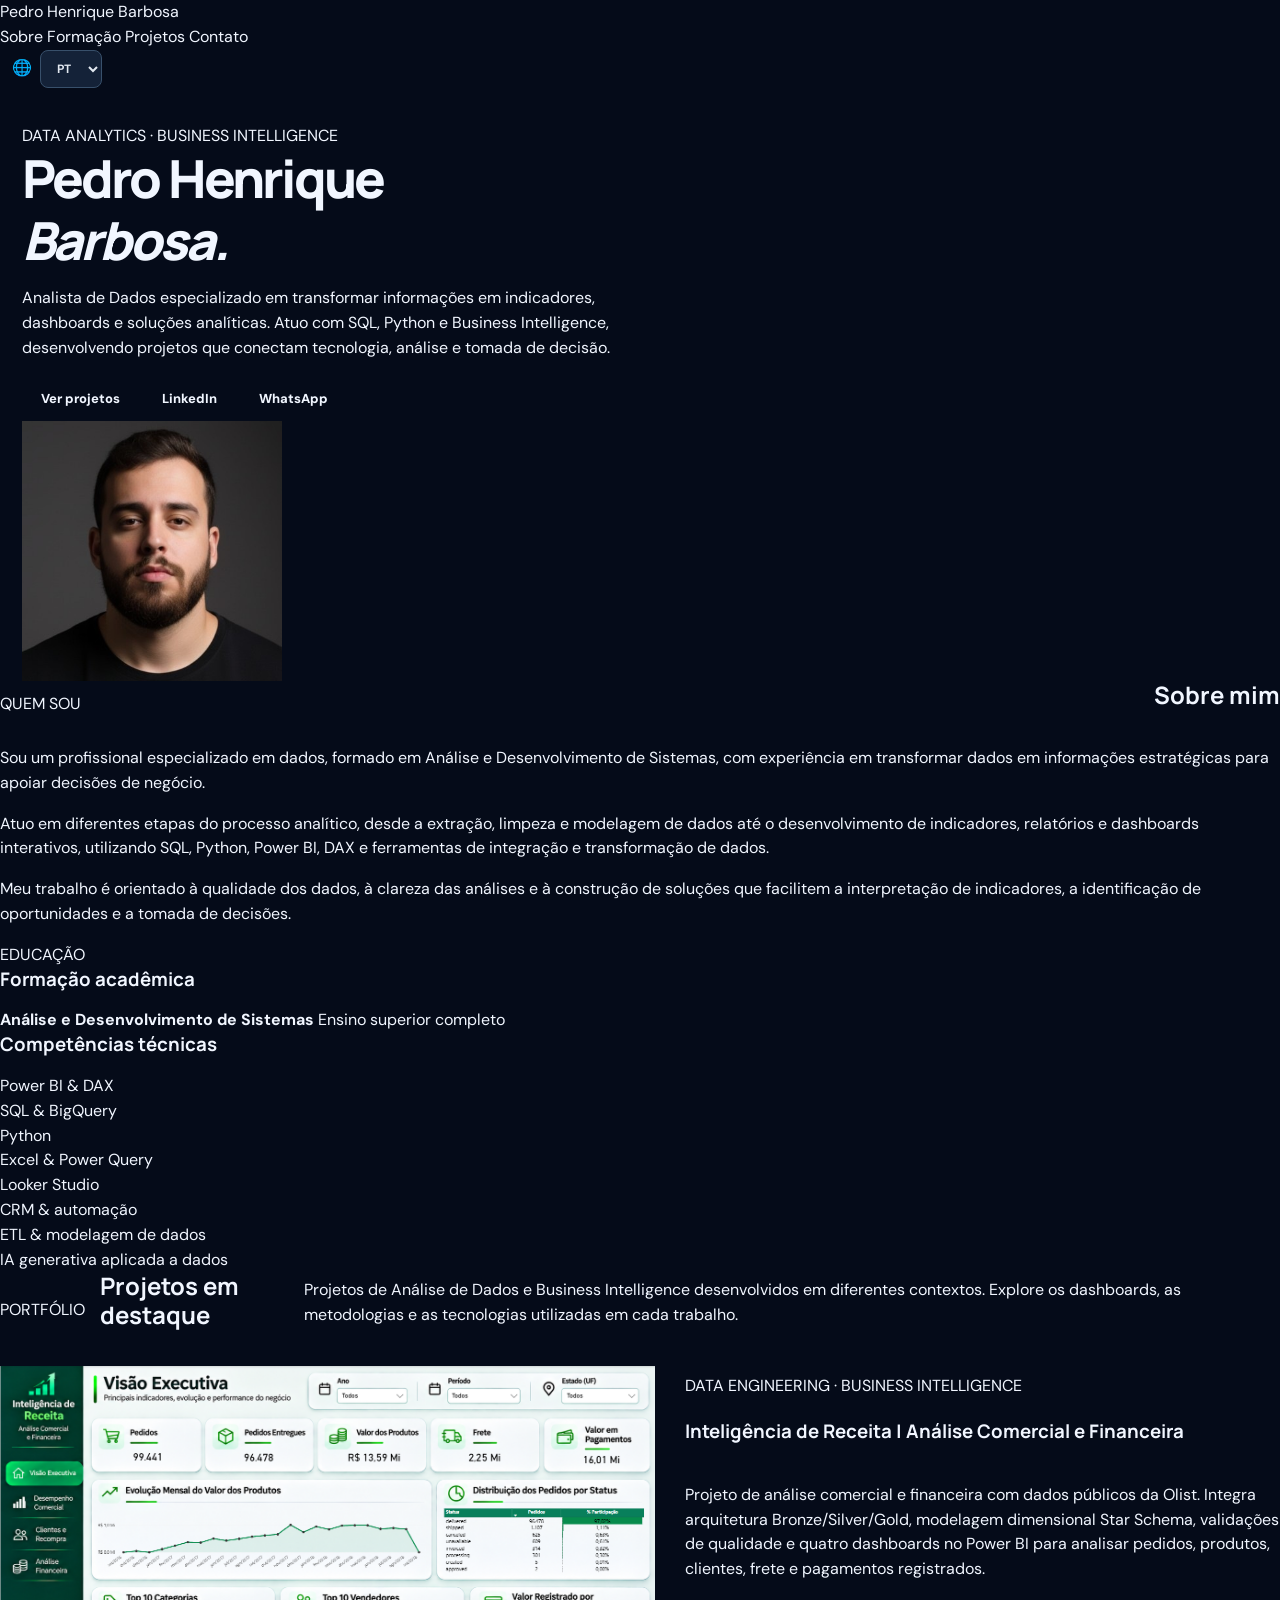
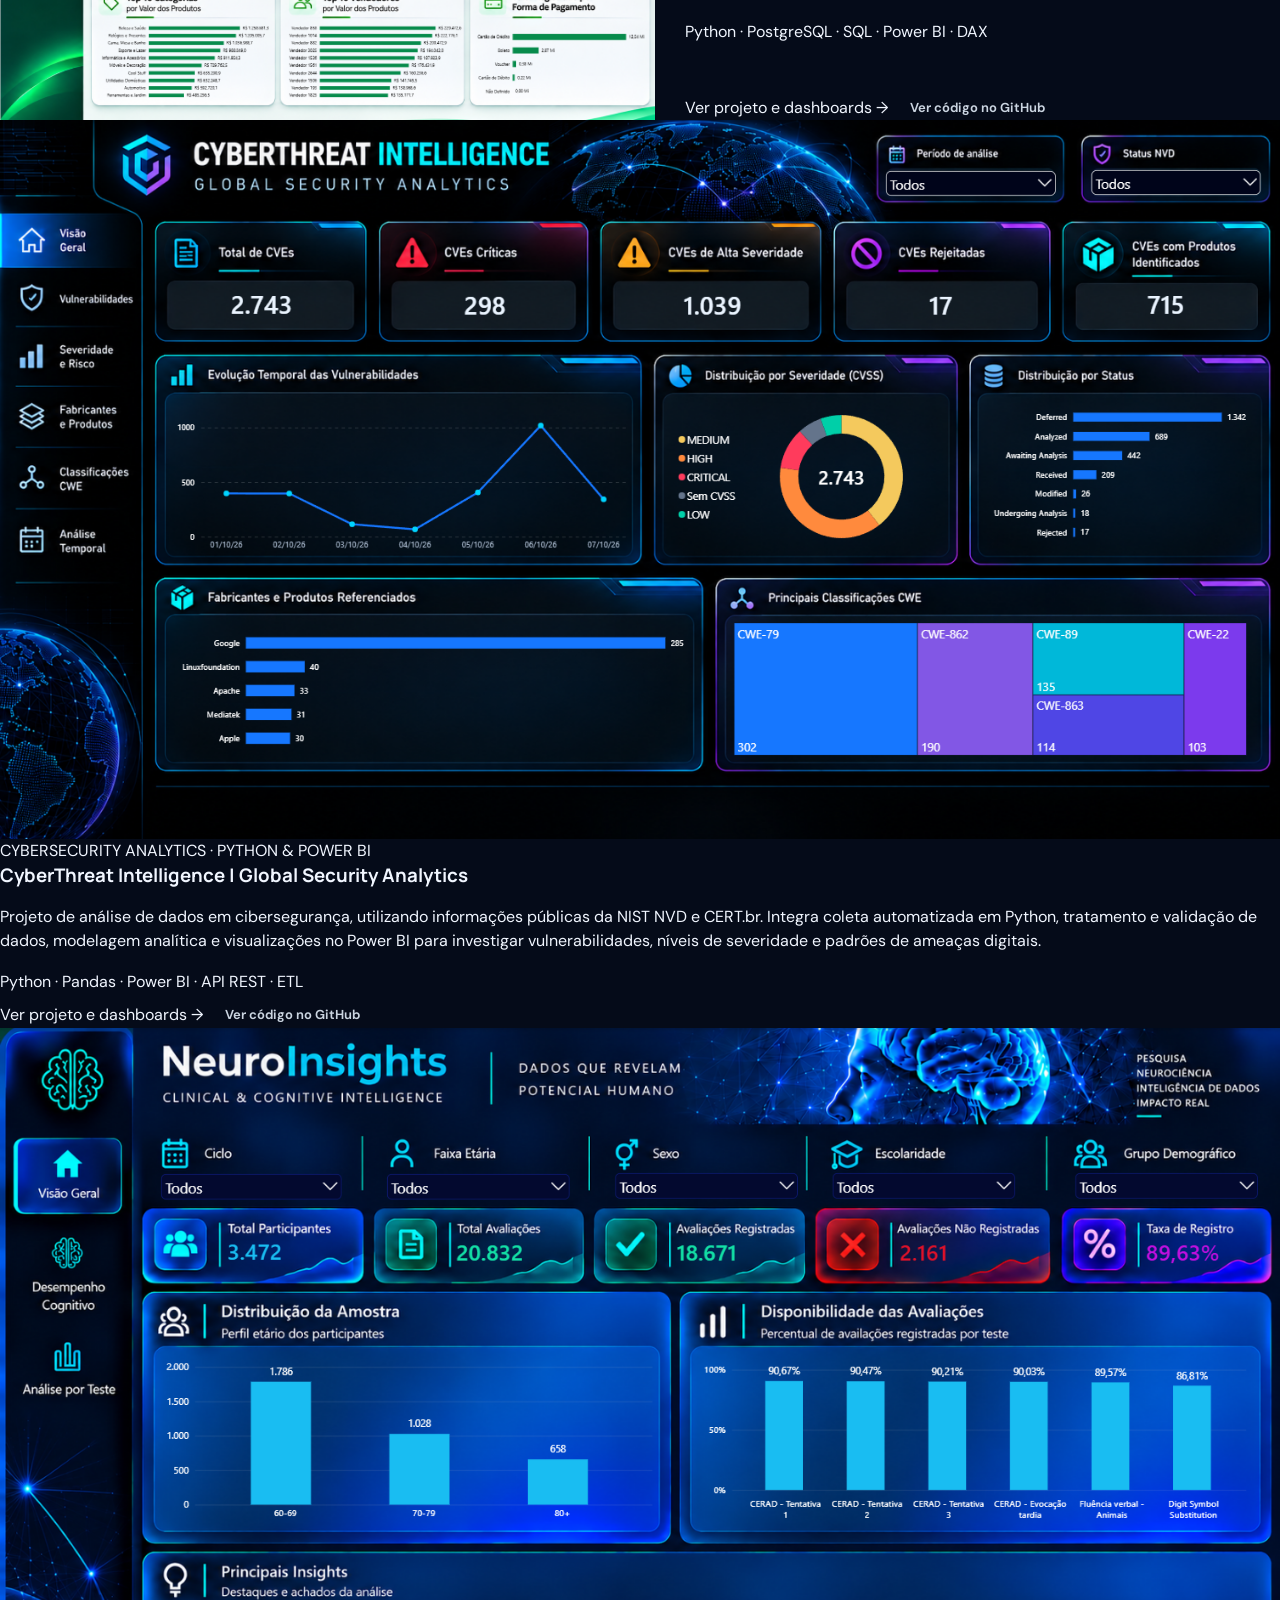
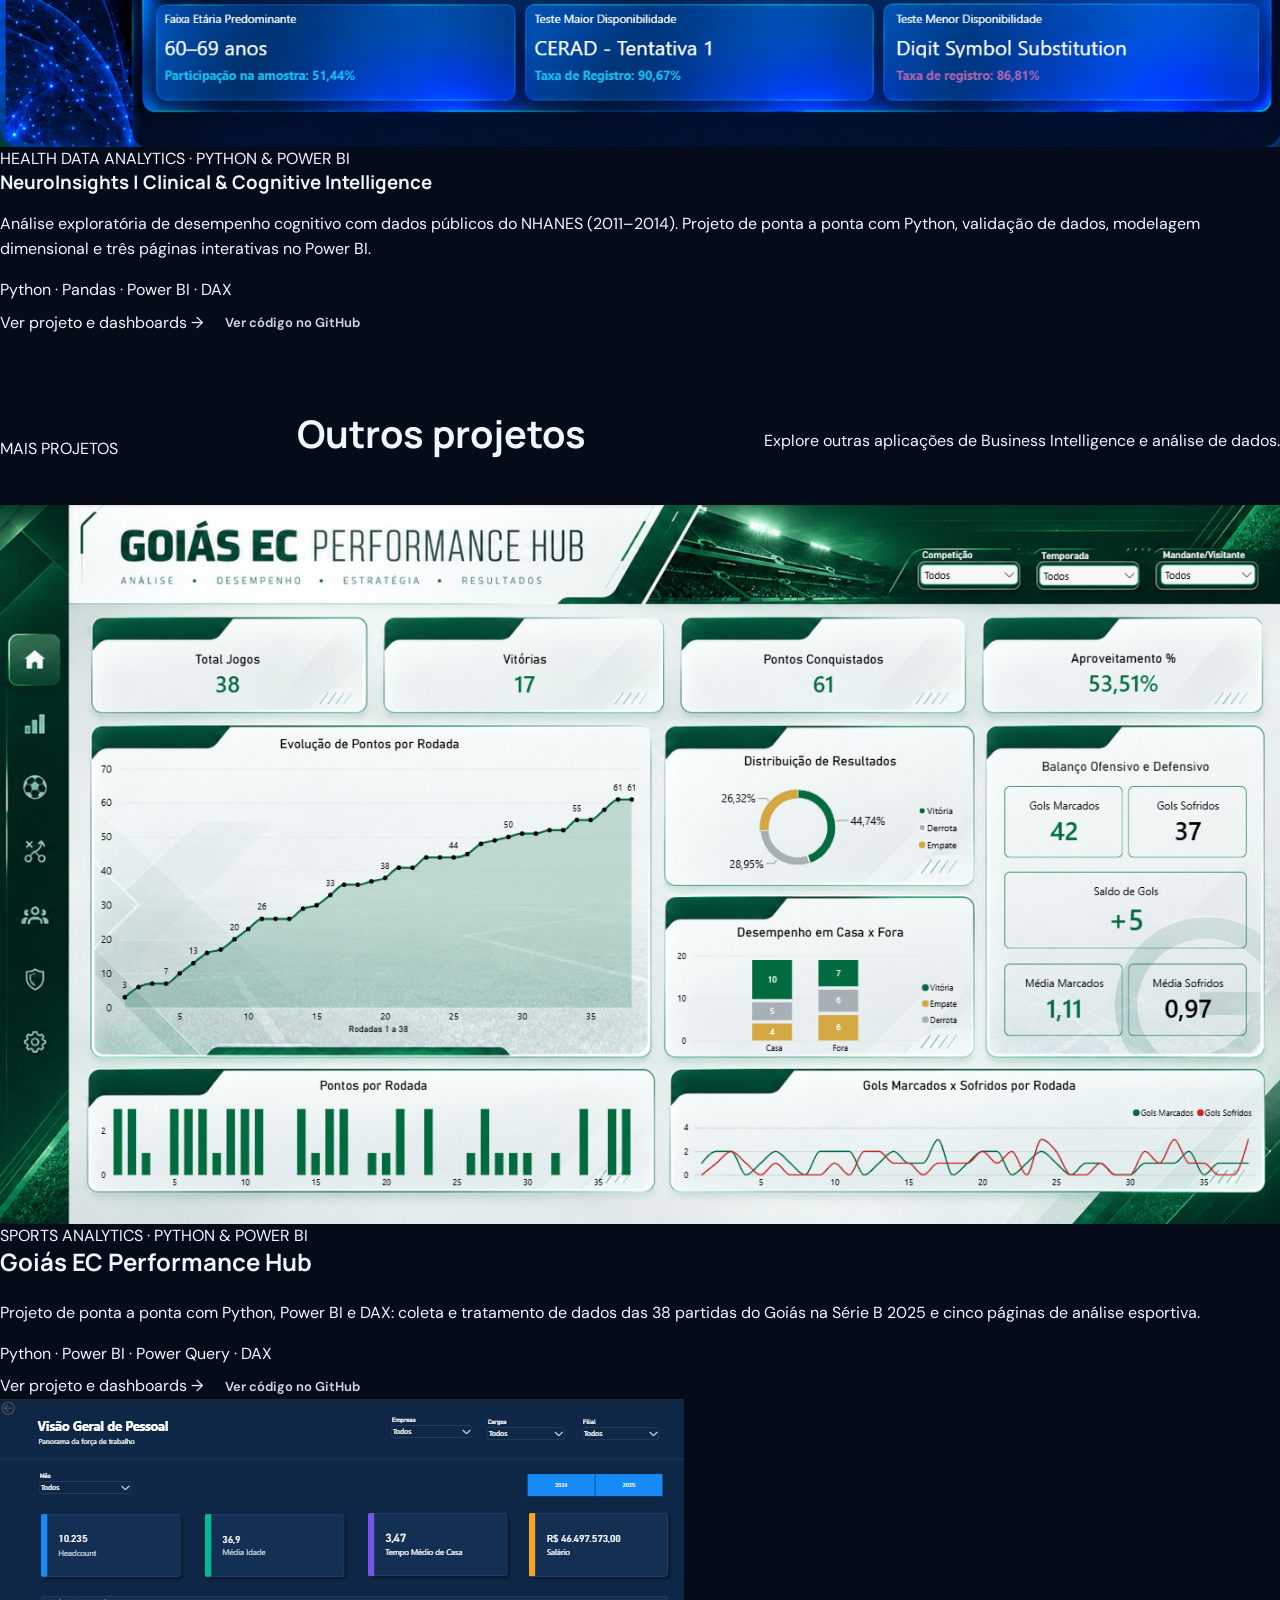
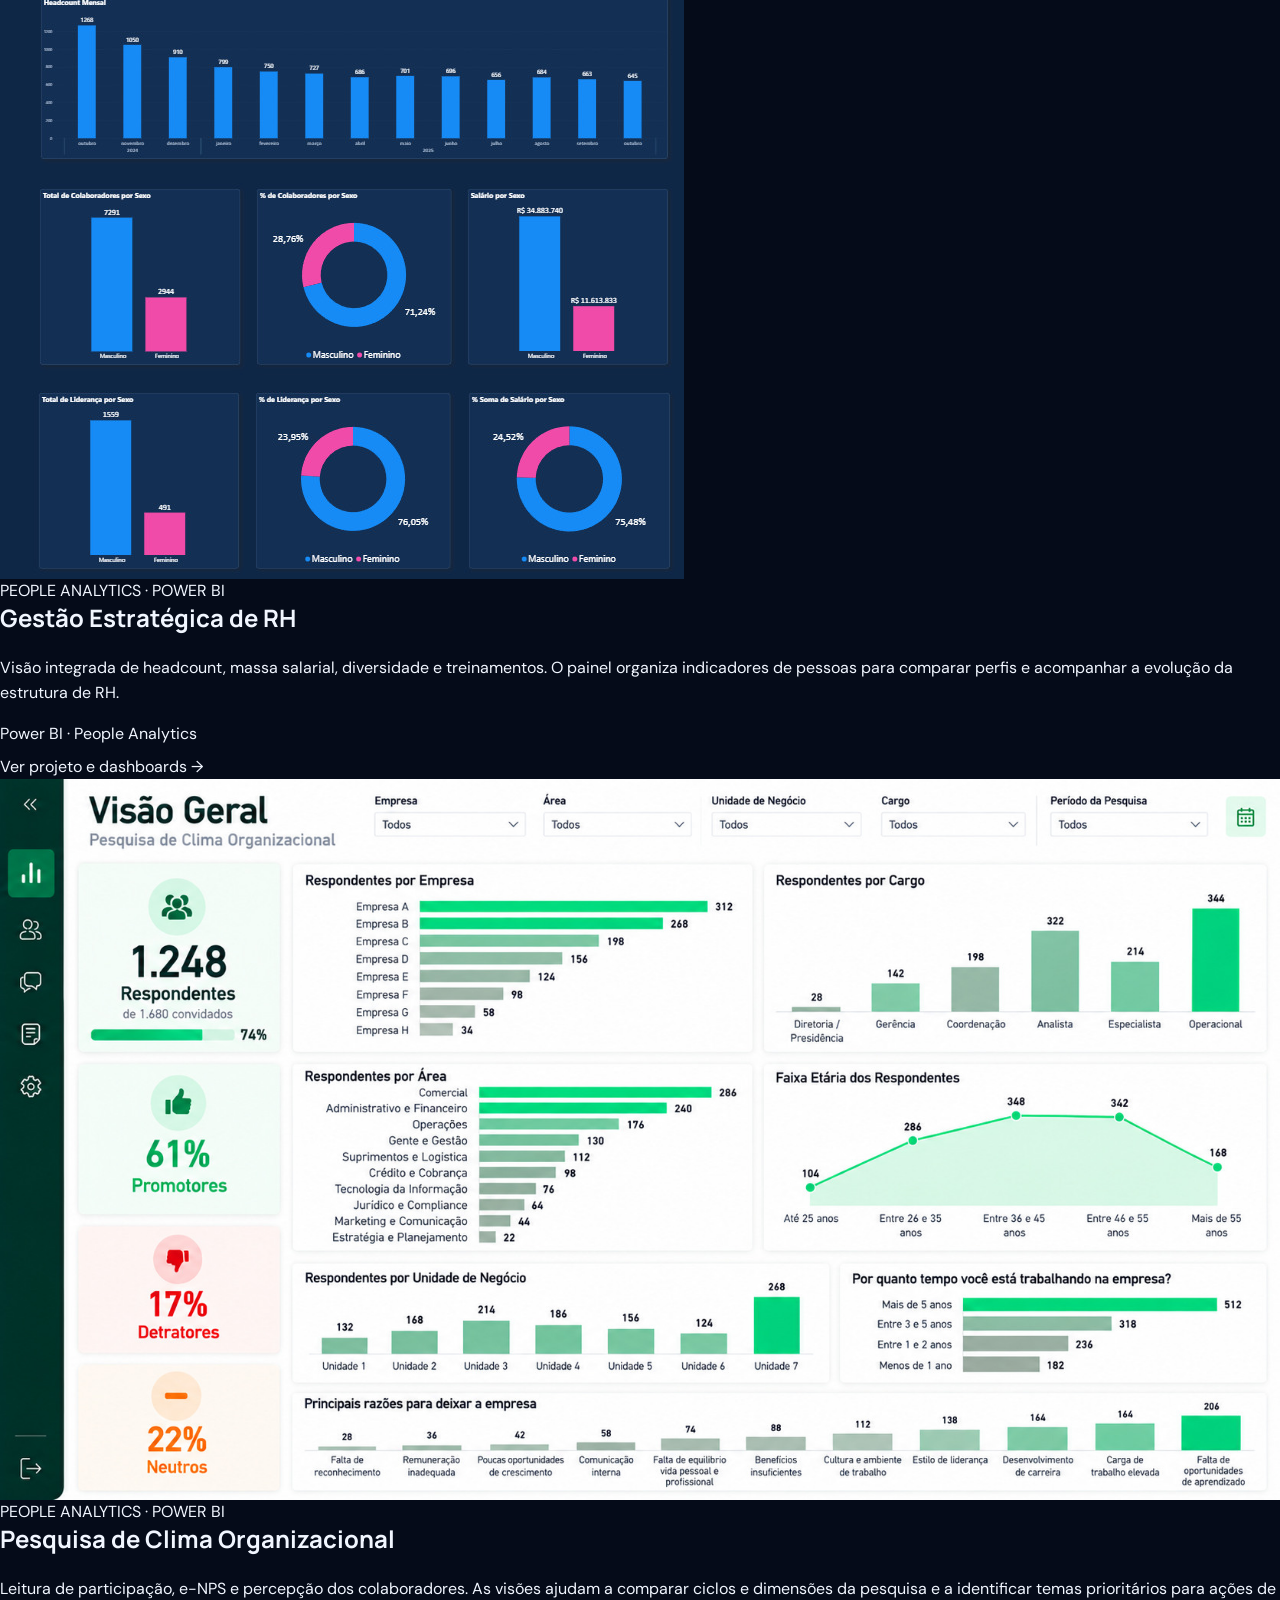
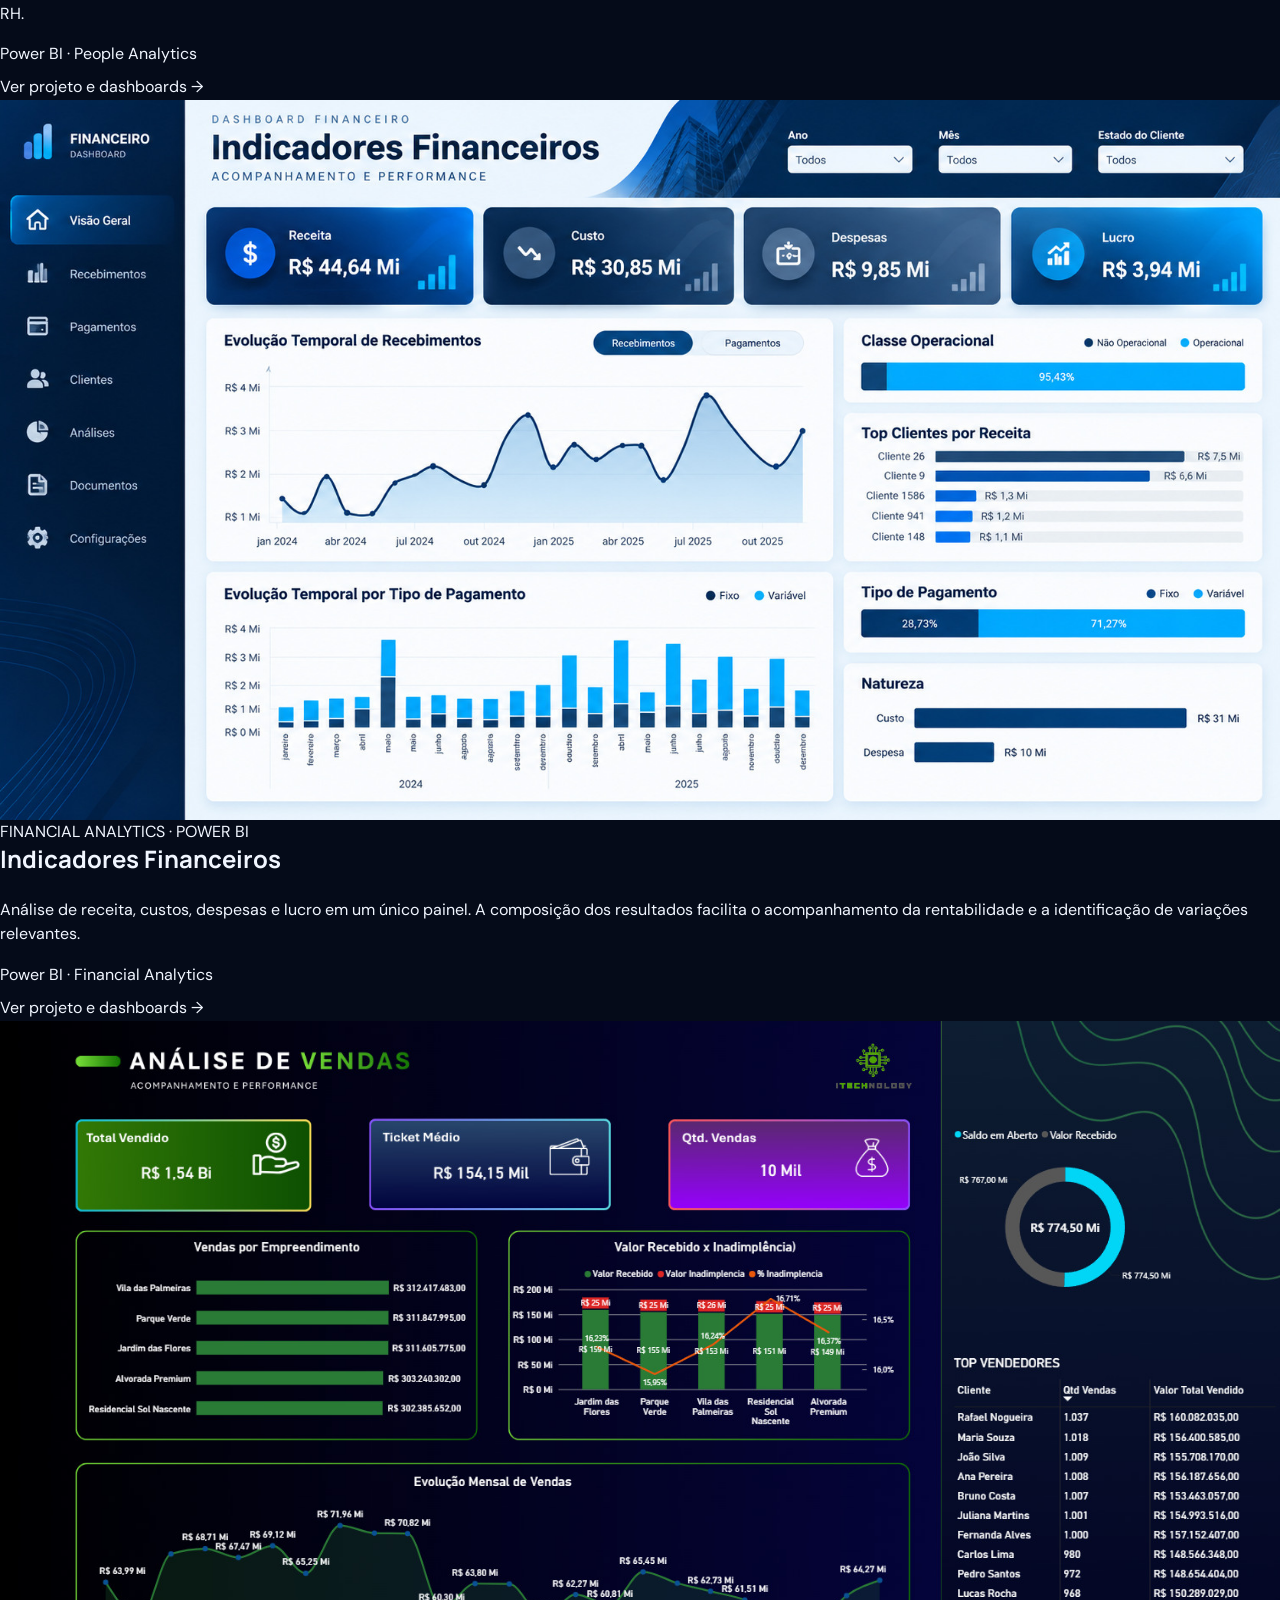
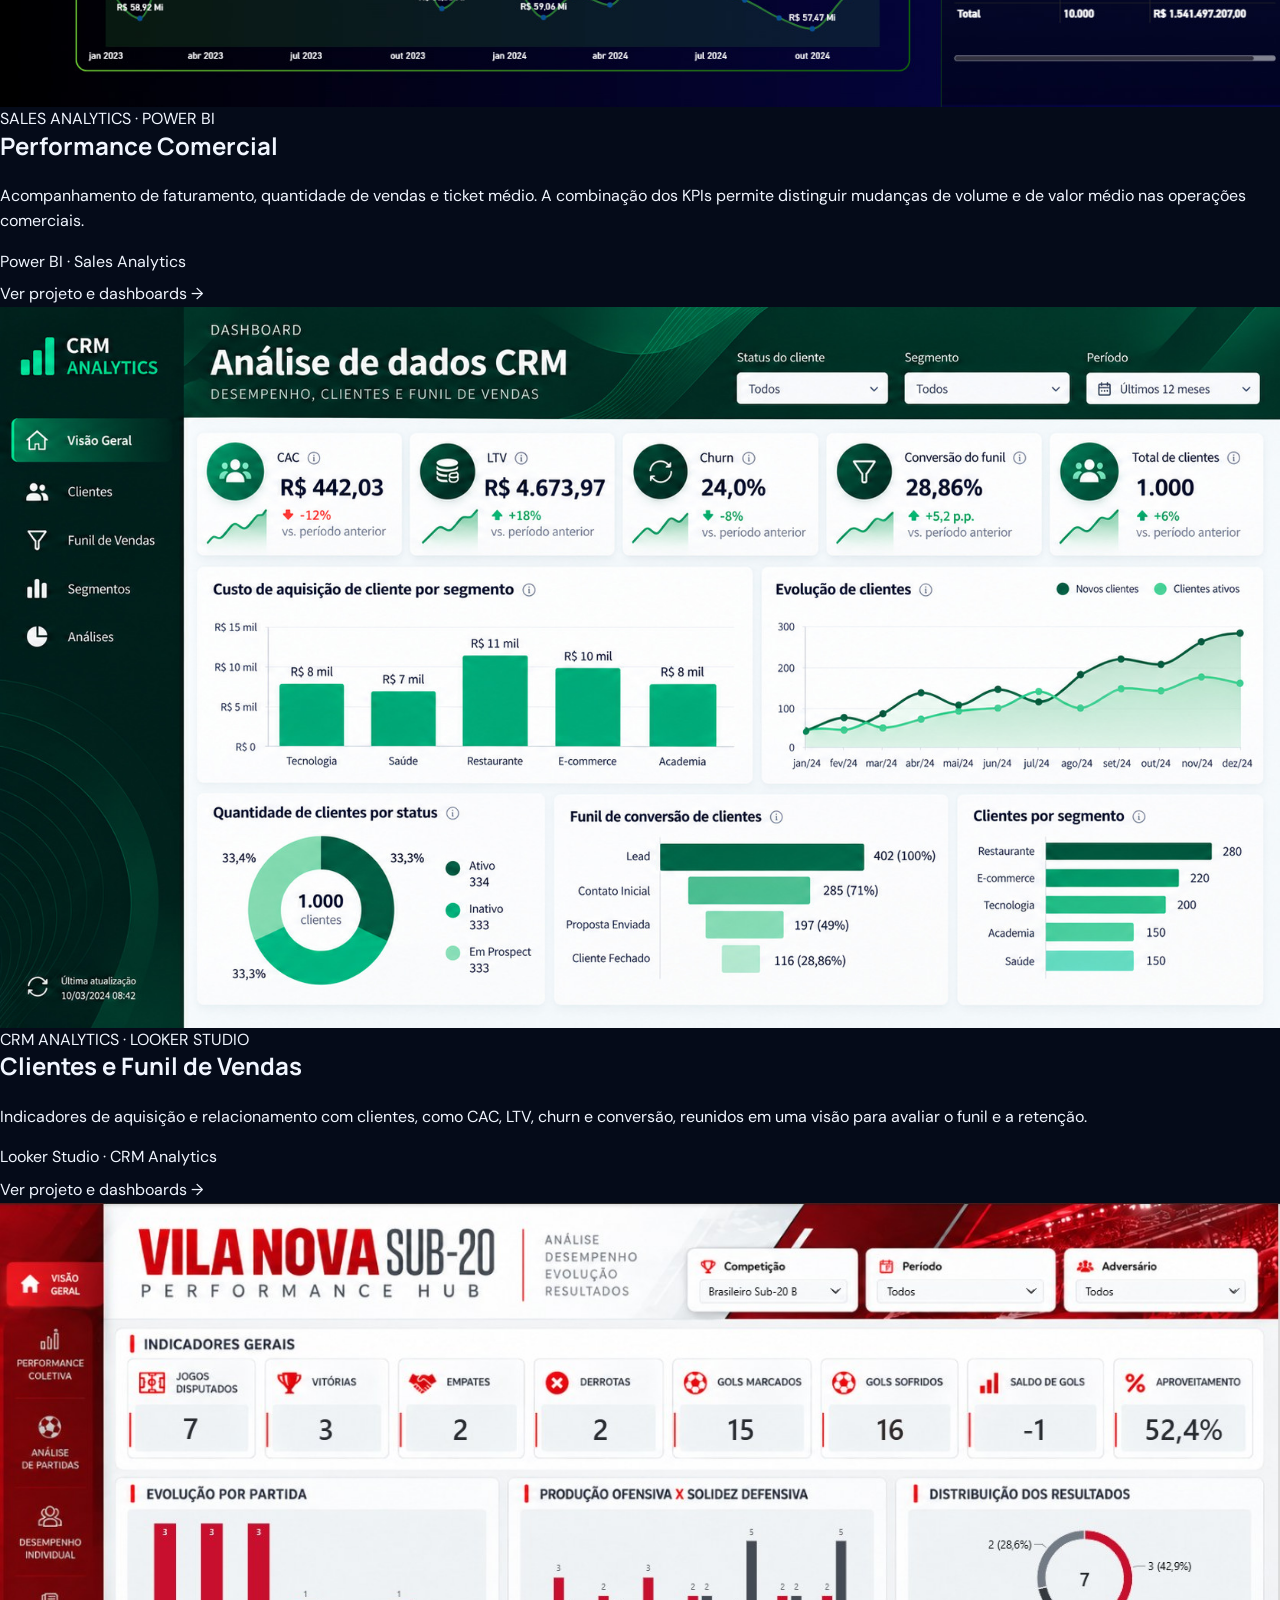
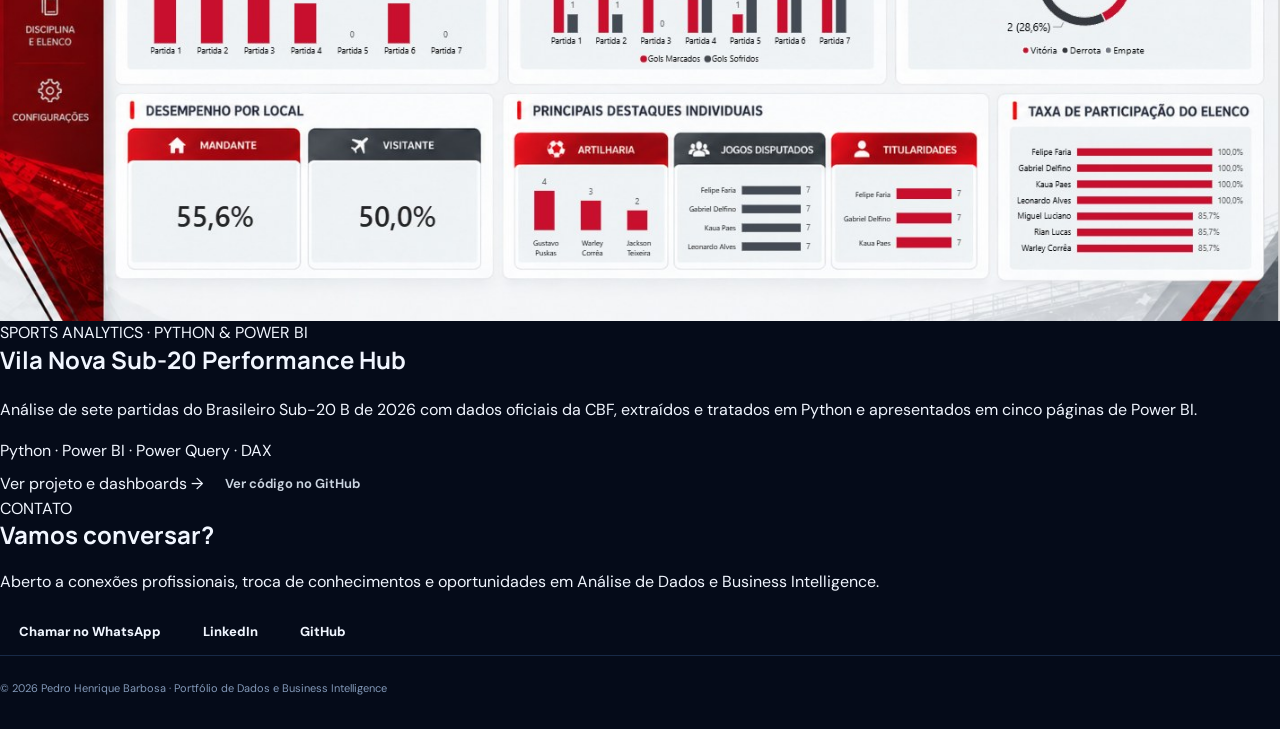
==== commit adeda6dd: "Update index.html" ====
--- a/index.html
+++ b/index.html
@@ -1,112 +1,475 @@
+
 <!DOCTYPE html>
 <html lang="pt-BR">
 <head>
   <meta charset="UTF-8">
   <meta name="viewport" content="width=device-width, initial-scale=1">
-  <meta name="theme-color" content="#050b19">
-  <meta name="description" content="Portfólio de Pedro Henrique Barbosa: Análise de Dados, Business Intelligence e Engenharia de Dados. Projetos com Python, SQL e Power BI.">
+
   <title>Pedro Henrique Barbosa | Portfólio de Dados</title>
+
+  <meta name="description" content="Portfólio de Pedro Henrique Barbosa. Projetos de Análise de Dados, Business Intelligence, Python, SQL, PostgreSQL e Power BI.">
+  <meta name="theme-color" content="#0B1120">
+
   <link rel="stylesheet" href="assets/style.css">
+
+  <style>
+    /* Ajustes complementares */
+    .project-links {
+      display: flex;
+      flex-wrap: wrap;
+      align-items: center;
+      gap: 12px 22px;
+      margin-top: auto;
+      padding-top: 8px;
+    }
+
+    .project-links .textlink {
+      margin-top: 0;
+    }
+
+    .github-link {
+      display: inline-flex;
+      align-items: center;
+      gap: 7px;
+      color: #cbd5e1;
+      font-size: 13px;
+      font-weight: 650;
+      transition: color .2s;
+    }
+
+    .github-link:hover {
+      color: #38bdf8;
+    }
+
+    .contact-icon {
+      width: 17px;
+      height: 17px;
+      flex-shrink: 0;
+      fill: currentColor;
+    }
+
+    .contact .btn,
+    .hero .btn {
+      gap: 9px;
+    }
+
+    /* Seletor de idiomas */
+    .language-switcher {
+      display: flex;
+      align-items: center;
+      gap: 8px;
+      margin-left: 12px;
+    }
+
+    .language-switcher select {
+      background: #142238;
+      color: #e2e8f0;
+      border: 1px solid #38506b;
+      border-radius: 8px;
+      padding: 9px 12px;
+      font-size: 12px;
+      font-weight: 700;
+      cursor: pointer;
+    }
+
+    .language-switcher select:hover {
+      border-color: #38bdf8;
+    }
+
+    .language-switcher select:focus-visible {
+      outline: 2px solid #38bdf8;
+      outline-offset: 3px;
+    }
+
+    /* Projeto principal */
+    .featured-projects .project-featured {
+      grid-column: 1 / -1;
+      display: grid;
+      grid-template-columns: 1.1fr 1fr;
+      column-gap: 30px;
+      align-content: start;
+    }
+
+    .project-featured .project-image {
+      grid-column: 1;
+      grid-row: 1 / span 5;
+      align-self: stretch;
+    }
+
+    .project-featured .project-image img {
+      width: 100%;
+      height: 100%;
+      min-height: 270px;
+      aspect-ratio: auto;
+      object-fit: cover;
+    }
+
+    .project-featured .eyebrow {
+      margin-top: 8px;
+    }
+
+    /* Outros projetos */
+    .other-heading {
+      margin-top: 76px;
+    }
+
+    .other-heading h2 {
+      font-size: clamp(28px, 3vw, 38px);
+    }
+
+    .other-projects .project h3 {
+      font-size: clamp(20px, 2vw, 24px);
+    }
+
+    /* Responsividade */
+    @media (max-width: 800px) {
+      .featured-projects .project-featured {
+        display: flex;
+      }
+
+      .project-featured .project-image img {
+        height: auto;
+        min-height: 0;
+        aspect-ratio: 16 / 10;
+      }
+
+      .nav {
+        flex-wrap: wrap;
+        padding: 12px 0;
+      }
+    }
+
+    @media (max-width: 560px) {
+      .nav {
+        justify-content: space-between;
+      }
+
+      .navlinks {
+        order: 3;
+        width: 100%;
+        justify-content: space-between;
+      }
+
+      .language-switcher {
+        margin-left: auto;
+      }
+
+      .other-heading {
+        margin-top: 55px;
+      }
+    }
+  </style>
 </head>
+
 <body>
-  <div class="ambient ambient-one" aria-hidden="true"></div>
-  <div class="ambient ambient-two" aria-hidden="true"></div>
-  <aside class="sidebar" aria-label="Acesso rápido">
-    <a class="side-logo" href="#inicio" aria-label="Início"><span>&lt;/&gt;</span></a>
-    <div class="side-nav">
-      <a href="#inicio" class="side-link active" aria-label="Início" title="Início">⌂</a>
-      <a href="#sobre" class="side-link" aria-label="Sobre" title="Sobre">◫</a>
-      <a href="#tecnologias" class="side-link" aria-label="Tecnologias" title="Tecnologias">▤</a>
-      <a href="#projetos" class="side-link" aria-label="Projetos" title="Projetos">◇</a>
-      <a href="#contato" class="side-link" aria-label="Contato" title="Contato">♙</a>
-    </div>
-    <div class="side-social">
-      <a href="https://github.com/phfbr" target="_blank" rel="noopener noreferrer" aria-label="GitHub">GH</a>
-      <a href="https://www.linkedin.com/in/phfbr/" target="_blank" rel="noopener noreferrer" aria-label="LinkedIn">in</a>
-    </div>
-  </aside>
-  <div class="page-shell">
-    <header class="topbar glass">
-      <a href="#inicio" class="top-brand"><strong>Pedro Henrique Barbosa</strong><small data-i18n="footerText">Portfólio de Dados e Business Intelligence</small></a>
-      <nav class="top-nav" aria-label="Navegação principal">
-        <a href="#inicio" class="active" data-i18n="navHome">Início</a>
+
+  <!-- NAVEGAÇÃO -->
+  <header class="navwrap">
+    <div class="container nav">
+
+      <a class="brand" href="index.html">
+        Pedro Henrique Barbosa
+      </a>
+
+      <nav class="navlinks" aria-label="Navegação principal">
         <a href="#sobre" data-i18n="navAbout">Sobre</a>
         <a href="#formacao" data-i18n="navEducation">Formação</a>
         <a href="#projetos" data-i18n="navProjects">Projetos</a>
         <a href="#contato" data-i18n="navContact">Contato</a>
       </nav>
-      <div class="top-actions">
-        <label class="language-picker" aria-label="Idioma">◎
-          <select id="language-select" aria-label="Selecionar idioma"><option value="pt">PT</option><option value="en">EN</option><option value="es">ES</option></select>
+
+      <div class="language-switcher">
+        <label for="language-select" aria-label="Idioma">
+          <span aria-hidden="true">🌐</span>
         </label>
-        <a class="btn btn-primary top-contact" href="#contato" data-i18n="contactButton">Fale comigo ↗</a>
+
+        <select id="language-select" aria-label="Selecionar idioma">
+          <option value="pt">PT</option>
+          <option value="en">EN</option>
+          <option value="es">ES</option>
+        </select>
       </div>
-    </header>
-    <main id="inicio">
-      <section class="hero">
-        <div class="hero-copy">
-          <div class="hero-kicker"><span class="live-dot"></span> DATA ANALYTICS <span>•</span> BUSINESS INTELLIGENCE <span>•</span> DATA ENGINEERING</div>
-          <h1>Pedro Henrique <span>Barbosa<span class="period">.</span></span></h1>
-          <p class="hero-description" data-i18n="heroDescription">Analista de Dados especializado em transformar informações em indicadores, dashboards e soluções analíticas. Atuo com SQL, Python e Business Intelligence, desenvolvendo projetos que conectam tecnologia, análise e tomada de decisão.</p>
-          <div class="hero-actions">
-            <a class="btn btn-primary" href="#projetos"><span class="mini-bars">▂▅▇</span> <span data-i18n="viewProjects">Ver projetos</span> <span aria-hidden="true">↗</span></a>
-            <a class="btn btn-outline" href="https://github.com/phfbr" target="_blank" rel="noopener noreferrer">◉ GitHub</a>
+
+    </div>
+  </header>
+
+  <main>
+
+    <!-- APRESENTAÇÃO -->
+    <section class="hero">
+      <div class="container hero-inner">
+
+        <div>
+          <div class="eyebrow">
+            DATA ANALYTICS · BUSINESS INTELLIGENCE
+          </div>
+
+          <h1>
+            Pedro Henrique<br>
+            <em>Barbosa.</em>
+          </h1>
+
+          <p class="lead" data-i18n="heroDescription">
+            Analista de Dados especializado em transformar
+            informações em indicadores, dashboards e soluções
+            analíticas. Atuo com SQL, Python e Business
+            Intelligence, desenvolvendo projetos que conectam
+            tecnologia, análise e tomada de decisão.
+          </p>
+
+          <div class="buttons">
+
+            <a class="btn primary" href="#projetos" data-i18n="viewProjects">
+              Ver projetos
+            </a>
+
+            <a
+              class="btn"
+              href="https://www.linkedin.com/in/phfbr/"
+              target="_blank"
+              rel="noopener noreferrer"
+            >
+              LinkedIn
+            </a>
+
+            <a
+              class="btn"
+              href="https://wa.me/5562992082546"
+              target="_blank"
+              rel="noopener noreferrer"
+            >
+              WhatsApp
+            </a>
+
           </div>
         </div>
-        <div class="hero-visual">
-          <div class="hero-grid" aria-hidden="true"></div>
-          <div class="chart-bars" aria-hidden="true"><i></i><i></i><i></i><i></i><i></i><i></i></div>
-          <svg class="hero-chart" viewBox="0 0 580 260" preserveAspectRatio="none" aria-hidden="true"><defs><linearGradient id="lineGrad" x1="0" y1="0" x2="1" y2="0"><stop offset="0" stop-color="#1472e7"/><stop offset="1" stop-color="#70b5ff"/></linearGradient></defs><path d="M0 220 C70 212 90 238 150 194 S240 180 292 126 S355 145 403 86 S492 96 580 16" fill="none" stroke="url(#lineGrad)" stroke-width="3"/><path d="M0 220 C70 212 90 238 150 194 S240 180 292 126 S355 145 403 86 S492 96 580 16 L580 260 L0 260 Z" fill="#1472e7" opacity=".08"/></svg>
-          <div class="portrait-glow" aria-hidden="true"></div>
-          <img class="hero-photo" src="assets/foto-perfil-pedro.jpg" alt="Retrato profissional de Pedro Henrique Barbosa" fetchpriority="high">
-          <div class="availability glass"><span class="live-dot"></span><span data-i18n="availability">Aberto a conexões e oportunidades</span></div>
+
+        <div class="portrait">
+          <img
+            class="profile-photo"
+            src="assets/foto-perfil-pedro.jpg"
+            alt="Foto profissional de Pedro Henrique Barbosa"
+            width="260"
+            height="260"
+          >
         </div>
-      </section>
-
-      <section class="expertise-grid" aria-label="Áreas de atuação">
-        <article class="glass expertise-card"><span class="expertise-icon">▥</span><div><h3 data-i18n="expertiseData">Análise de Dados</h3><p data-i18n="expertiseDataDesc">Exploração, tratamento e insights de negócio</p></div></article>
-        <article class="glass expertise-card"><span class="expertise-icon">◈</span><div><h3>Business Intelligence</h3><p data-i18n="expertiseBIDesc">Dashboards, indicadores e performance</p></div></article>
-        <article class="glass expertise-card"><span class="expertise-icon">▤</span><div><h3 data-i18n="expertiseEng">Engenharia de Dados</h3><p data-i18n="expertiseEngDesc">ETL, modelagem e estruturação de dados</p></div></article>
-        <article class="glass expertise-card"><span class="expertise-icon">✧</span><div><h3 data-i18n="expertiseAI">IA Generativa</h3><p data-i18n="expertiseAIDesc">Automação e produtividade aplicada a dados</p></div></article>
-      </section>
-
-      <section class="about-grid" id="sobre">
-        <article class="glass about-card">
-          <div class="section-title"><span class="slash">/</span><h2 data-i18n="aboutTitle">Sobre mim</h2></div>
-          <div class="about-content">
-            <div><p data-i18n="about1">Sou um profissional especializado em dados, formado em Análise e Desenvolvimento de Sistemas, com experiência em transformar dados em informações estratégicas para apoiar decisões de negócio.</p><p data-i18n="about2">Atuo em diferentes etapas do processo analítico, desde a extração, limpeza e modelagem de dados até o desenvolvimento de indicadores, relatórios e dashboards interativos, utilizando SQL, Python, Power BI, DAX e ferramentas de integração e transformação de dados.</p><a href="#formacao" class="btn btn-outline about-link" data-i18n="educationTitle">Formação acadêmica</a></div>
-            <div class="about-facts" id="formacao"><div><span>⌖</span><p>Goiânia, GO — Brasil</p></div><div><span>◇</span><p data-i18n="degree">Análise e Desenvolvimento de Sistemas</p></div><div><span>▣</span><p data-i18n="expertiseData">Análise de Dados</p></div><div><span>▥</span><p>Dados, BI & Data Engineering</p></div></div>
+
+      </div>
+    </section>
+
+    <!-- SOBRE MIM -->
+    <section class="section" id="sobre">
+      <div class="container">
+
+        <div class="section-heading">
+          <div class="eyebrow" data-i18n="aboutEyebrow">
+            QUEM SOU
           </div>
-        </article>
-        <article class="glass tech-card" id="tecnologias">
-          <h2 data-i18n="techTitle">Principais tecnologias</h2>
-          <div class="tech-grid">
-            <div class="tech-tile"><span class="tech-symbol powerbi">▥</span><span>Power BI</span></div>
-            <div class="tech-tile"><span class="tech-symbol python">Py</span><span>Python</span></div>
-            <div class="tech-tile"><span class="tech-symbol sql">▤</span><span>SQL</span></div>
-            <div class="tech-tile"><span class="tech-symbol postgres">PG</span><span>PostgreSQL</span></div>
-            <div class="tech-tile"><span class="tech-symbol bigquery">◆</span><span>BigQuery</span></div>
-            <div class="tech-tile"><span class="tech-symbol excel">X</span><span>Excel</span></div>
+
+          <h2 data-i18n="aboutTitle">Sobre mim</h2>
+        </div>
+
+        <div class="about">
+
+          <div>
+            <p data-i18n="about1">
+              Sou um profissional especializado em dados,
+              formado em Análise e Desenvolvimento de Sistemas,
+              com experiência em transformar dados em
+              informações estratégicas para apoiar decisões
+              de negócio.
+            </p>
+
+            <p data-i18n="about2">
+              Atuo em diferentes etapas do processo analítico,
+              desde a extração, limpeza e modelagem de dados
+              até o desenvolvimento de indicadores, relatórios
+              e dashboards interativos, utilizando SQL, Python,
+              Power BI, DAX e ferramentas de integração e
+              transformação de dados.
+            </p>
+
+            <p data-i18n="about3">
+              Meu trabalho é orientado à qualidade dos dados,
+              à clareza das análises e à construção de soluções
+              que facilitem a interpretação de indicadores,
+              a identificação de oportunidades e a tomada
+              de decisões.
+            </p>
+
+            <div class="education" id="formacao">
+
+              <div class="eyebrow" data-i18n="educationEyebrow">
+                EDUCAÇÃO
+              </div>
+
+              <h3 class="subhead" data-i18n="educationTitle">
+                Formação acadêmica
+              </h3>
+
+              <strong data-i18n="degree">
+                Análise e Desenvolvimento de Sistemas
+              </strong>
+
+              <span data-i18n="degreeStatus">
+                Ensino superior completo
+              </span>
+
+            </div>
           </div>
-        </article>
-      </section>
-
-      <section class="projects-section" id="projetos">
-        <div class="section-heading"><div class="section-title"><span class="slash">/</span><h2 data-i18n="featuredTitle">Projetos em destaque</h2></div><a href="#other-projects" class="view-all" data-i18n="allProjects">Ver todos os projetos →</a></div>
-        <div id="featured-grid" class="featured-grid"></div>
-        <div class="section-heading more-heading" id="other-projects"><div class="section-title"><span class="slash">/</span><h2 data-i18n="otherTitle">Outros projetos</h2></div></div>
-        <div id="other-grid" class="other-grid"></div>
-      </section>
-
-      <section class="contact-section glass" id="contato">
-        <div><span class="overline" data-i18n="contactEyebrow">CONTATO</span><h2 data-i18n="contactTitle">Vamos conversar?</h2><p data-i18n="contactDescription">Aberto a conexões profissionais, troca de conhecimentos e oportunidades em Análise de Dados e Business Intelligence.</p></div>
-        <div class="contact-actions"><a class="btn btn-primary" href="https://wa.me/5562992082546?text=Ol%C3%A1%2C%20Pedro%21%20Vi%20seu%20portf%C3%B3lio%20de%20dados." target="_blank" rel="noopener noreferrer" data-i18n="contactWhatsApp">Chamar no WhatsApp</a><a class="btn btn-outline" href="https://www.linkedin.com/in/phfbr/" target="_blank" rel="noopener noreferrer">LinkedIn ↗</a><a class="btn btn-outline" href="https://github.com/phfbr" target="_blank" rel="noopener noreferrer">GitHub ↗</a></div>
-      </section>
-    </main>
-    <footer class="footer"><span>© 2026 Pedro Henrique Barbosa</span><span data-i18n="footerText">Portfólio de Dados e Business Intelligence</span></footer>
-  </div>
+
+          <div>
+            <h3 class="subhead" data-i18n="skillsTitle">
+              Competências técnicas
+            </h3>
+
+            <div class="skill-list">
+              <div class="skill">Power BI &amp; DAX</div>
+              <div class="skill">SQL &amp; BigQuery</div>
+              <div class="skill">Python</div>
+              <div class="skill">Excel &amp; Power Query</div>
+              <div class="skill">Looker Studio</div>
+
+              <div class="skill" data-i18n="skillCRM">
+                CRM &amp; automação
+              </div>
+
+              <div class="skill" data-i18n="skillETL">
+                ETL &amp; modelagem de dados
+              </div>
+
+              <div class="skill" data-i18n="skillAI">
+                IA generativa aplicada a dados
+              </div>
+            </div>
+          </div>
+
+        </div>
+      </div>
+    </section>
+
+    <!-- PORTFÓLIO -->
+    <section class="section alt" id="projetos">
+      <div class="container">
+
+        <div class="section-heading">
+          <div class="eyebrow" data-i18n="portfolioEyebrow">
+            PORTFÓLIO
+          </div>
+
+          <h2 data-i18n="featuredTitle">
+            Projetos em destaque
+          </h2>
+
+          <p data-i18n="featuredDescription">
+            Projetos de Análise de Dados e Business Intelligence
+            desenvolvidos em diferentes contextos. Explore os
+            dashboards, as metodologias e as tecnologias
+            utilizadas em cada trabalho.
+          </p>
+        </div>
+
+        <!-- Projetos em destaque -->
+        <div
+          class="projects featured-projects"
+          id="featured-grid"
+        ></div>
+
+        <div class="section-heading other-heading">
+          <div class="eyebrow" data-i18n="otherEyebrow">
+            MAIS PROJETOS
+          </div>
+
+          <h2 data-i18n="otherTitle">
+            Outros projetos
+          </h2>
+
+          <p data-i18n="otherDescription">
+            Explore outras aplicações de Business Intelligence
+            e análise de dados.
+          </p>
+        </div>
+
+        <!-- Demais projetos -->
+        <div
+          class="projects other-projects"
+          id="other-grid"
+        ></div>
+
+      </div>
+    </section>
+
+    <!-- CONTATO -->
+    <section class="contact" id="contato">
+      <div class="container">
+
+        <div class="eyebrow" data-i18n="contactEyebrow">
+          CONTATO
+        </div>
+
+        <h2 data-i18n="contactTitle">
+          Vamos conversar?
+        </h2>
+
+        <p data-i18n="contactDescription">
+          Aberto a conexões profissionais, troca de
+          conhecimentos e oportunidades em Análise de
+          Dados e Business Intelligence.
+        </p>
+
+        <div class="buttons">
+
+          <a
+            class="btn primary"
+            href="https://wa.me/5562992082546?text=Ol%C3%A1%2C%20Pedro%21%20Vi%20seu%20portf%C3%B3lio%20de%20dados."
+            target="_blank"
+            rel="noopener noreferrer"
+            data-i18n="contactWhatsApp"
+          >
+            Chamar no WhatsApp
+          </a>
+
+          <a
+            class="btn"
+            href="https://www.linkedin.com/in/phfbr/"
+            target="_blank"
+            rel="noopener noreferrer"
+          >
+            LinkedIn
+          </a>
+
+          <a
+            class="btn"
+            href="https://github.com/phfbr"
+            target="_blank"
+            rel="noopener noreferrer"
+          >
+            GitHub
+          </a>
+
+        </div>
+      </div>
+    </section>
+
+  </main>
+
+  <!-- RODAPÉ -->
+  <footer class="footer">
+    <div class="container">
+      © 2026 Pedro Henrique Barbosa ·
+      <span data-i18n="footerText">
+        Portfólio de Dados e Business Intelligence
+      </span>
+    </div>
+  </footer>
+
   <script>
     "use strict";
+
+    /* =========================================
+       PROJETOS — CONTEÚDO MULTILÍNGUE
+       ========================================= */
+
     const projects = [
 
       /* PROJETO PRINCIPAL */
@@ -290,6 +653,10 @@
       }
 
     ];
+
+    /* =========================================
+       TRADUÇÕES DA INTERFACE
+       ========================================= */
 
     const translations = {
       pt: {
@@ -397,81 +764,163 @@
         footerText: "Portafolio de Análisis de Datos e Inteligencia de Negocios"
       }
     };
-    const extras = {
-      pt: {navHome:"Início",contactButton:"Fale comigo ↗",availability:"Aberto a conexões e oportunidades",expertiseData:"Análise de Dados",expertiseDataDesc:"Exploração, tratamento e insights de negócio",expertiseBIDesc:"Dashboards, indicadores e performance",expertiseEng:"Engenharia de Dados",expertiseEngDesc:"ETL, modelagem e estruturação de dados",expertiseAI:"IA Generativa",expertiseAIDesc:"Automação e produtividade aplicada a dados",techTitle:"Principais tecnologias",allProjects:"Ver todos os projetos →",featuredBadge:"Projeto em destaque",viewCase:"Ver projeto ↗"},
-      en: {navHome:"Home",contactButton:"Contact me ↗",availability:"Open to connections and opportunities",expertiseData:"Data Analytics",expertiseDataDesc:"Exploration, preparation and business insights",expertiseBIDesc:"Dashboards, KPIs and performance",expertiseEng:"Data Engineering",expertiseEngDesc:"ETL, modeling and data structures",expertiseAI:"Generative AI",expertiseAIDesc:"Automation and productivity for data",techTitle:"Core technologies",allProjects:"View all projects →",featuredBadge:"Featured project",viewCase:"View project ↗"},
-      es: {navHome:"Inicio",contactButton:"Contáctame ↗",availability:"Abierto a conexiones y oportunidades",expertiseData:"Análisis de Datos",expertiseDataDesc:"Exploración, preparación e insights de negocio",expertiseBIDesc:"Dashboards, indicadores y rendimiento",expertiseEng:"Ingeniería de Datos",expertiseEngDesc:"ETL, modelado y estructura de datos",expertiseAI:"IA Generativa",expertiseAIDesc:"Automatización y productividad aplicada a datos",techTitle:"Tecnologías principales",allProjects:"Ver todos los proyectos →",featuredBadge:"Proyecto destacado",viewCase:"Ver proyecto ↗"}
-    };
-    Object.keys(extras).forEach(lang => Object.assign(translations[lang], extras[lang]));
-    const featuredGrid = document.getElementById("featured-grid");
-    const otherGrid = document.getElementById("other-grid");
-    function make(tag, className, content) {
-      const el = document.createElement(tag);
-      if (className) el.className = className;
-      if (content !== undefined) el.textContent = content;
-      return el;
-    }
+
+    /* =========================================
+       RENDERIZAÇÃO DOS PROJETOS
+       ========================================= */
+
     function renderProjects(lang) {
+      const featuredGrid = document.getElementById("featured-grid");
+      const otherGrid = document.getElementById("other-grid");
+
       featuredGrid.replaceChildren();
       otherGrid.replaceChildren();
+
       projects.forEach(project => {
-        const title = typeof project.title === "string" ? project.title : project.title[lang];
-        const card = make("article", project.main ? "project-feature glass" : "project-card glass");
-        const preview = make("a", "project-preview");
-        preview.href = project.page;
+        const title = typeof project.title === "string"
+          ? project.title
+          : project.title[lang];
+
+        const card = document.createElement("article");
+
+        card.className = project.main
+          ? "project project-featured"
+          : "project";
+
+        const imageLink = document.createElement("a");
+        imageLink.className = "project-image";
+        imageLink.href = project.page;
+
         const img = document.createElement("img");
-        img.src = project.image; img.alt = title; img.loading = "lazy"; img.decoding = "async";
-        img.addEventListener("error", () => { preview.classList.add("image-unavailable"); img.hidden = true; }, {once:true});
-        preview.appendChild(img);
-        const info = make("div", "project-info");
-        if (project.main) info.appendChild(make("span", "featured-badge", "✦ " + translations[lang].featuredBadge));
-        info.appendChild(make("div", "project-category", project.category));
-        info.appendChild(make("h3", "", title));
-        info.appendChild(make("p", "project-description", project.description[lang]));
-        const chips = make("div", "project-chips");
-        project.tech.split(" · ").forEach(tech => chips.appendChild(make("span", "", tech)));
-        info.appendChild(chips);
-        const links = make("div", "project-actions");
-        const detail = make("a", "btn btn-primary", translations[lang].viewCase);
-        detail.href = project.page; links.appendChild(detail);
+        img.src = project.image;
+        img.alt = title;
+        img.loading = "lazy";
+
+        imageLink.appendChild(img);
+
+        const category = document.createElement("div");
+        category.className = "eyebrow";
+        category.textContent = project.category;
+
+        const heading = document.createElement("h3");
+        heading.textContent = title;
+
+        const description = document.createElement("p");
+        description.textContent = project.description[lang];
+
+        const tech = document.createElement("div");
+        tech.className = "project-tech";
+        tech.textContent = project.tech;
+
+        const links = document.createElement("div");
+        links.className = "project-links";
+
+        const detailLink = document.createElement("a");
+        detailLink.className = "textlink";
+        detailLink.href = project.page;
+        detailLink.textContent = translations[lang].projectLink;
+
+        links.appendChild(detailLink);
+
         if (project.github) {
-          const github = make("a", "btn btn-outline", "GitHub ↗");
-          github.href = project.github; github.target = "_blank"; github.rel = "noopener noreferrer";
-          links.appendChild(github);
-        }
-        info.appendChild(links);
-        card.append(preview, info);
-        if (project.main) featuredGrid.appendChild(card);
-        else otherGrid.appendChild(card);
+          const githubLink = document.createElement("a");
+          githubLink.className = "github-link";
+          githubLink.href = project.github;
+          githubLink.target = "_blank";
+          githubLink.rel = "noopener noreferrer";
+          githubLink.textContent = translations[lang].githubLink;
+
+          links.appendChild(githubLink);
+        }
+
+        card.append(
+          imageLink,
+          category,
+          heading,
+          description,
+          tech,
+          links
+        );
+
+        if (project.featured) {
+          featuredGrid.appendChild(card);
+        } else {
+          otherGrid.appendChild(card);
+        }
       });
     }
+
+    /* =========================================
+       CONTROLE DE IDIOMAS
+       ========================================= */
+
     function changeLanguage(lang) {
       const selected = translations[lang] ? lang : "pt";
-      document.documentElement.lang = selected === "pt" ? "pt-BR" : selected;
-      document.querySelectorAll("[data-i18n]").forEach(el => {
-        const translation = translations[selected][el.dataset.i18n];
-        if (translation !== undefined) el.textContent = translation;
+
+      document.documentElement.lang =
+        selected === "pt" ? "pt-BR" : selected;
+
+      document.querySelectorAll("[data-i18n]").forEach(element => {
+        const key = element.dataset.i18n;
+        const translation = translations[selected][key];
+
+        if (translation !== undefined) {
+          element.textContent = translation;
+        }
       });
-      const titles = {pt:"Pedro Henrique Barbosa | Portfólio de Dados",en:"Pedro Henrique Barbosa | Data Portfolio",es:"Pedro Henrique Barbosa | Portafolio de Datos"};
+
+      const titles = {
+        pt: "Pedro Henrique Barbosa | Portfólio de Dados",
+        en: "Pedro Henrique Barbosa | Data Portfolio",
+        es: "Pedro Henrique Barbosa | Portafolio de Datos"
+      };
+
+      const descriptions = {
+        pt: "Portfólio de Pedro Henrique Barbosa. Projetos de Análise de Dados, Business Intelligence, Python, SQL, PostgreSQL e Power BI.",
+        en: "Pedro Henrique Barbosa's Data Analytics and Business Intelligence portfolio. Projects using Python, SQL, PostgreSQL and Power BI.",
+        es: "Portafolio de análisis de datos e inteligencia de negocios de Pedro Henrique Barbosa. Proyectos con Python, SQL, PostgreSQL y Power BI."
+      };
+
       document.title = titles[selected];
+
+      const metaDescription = document.querySelector(
+        'meta[name="description"]'
+      );
+
+      if (metaDescription) {
+        metaDescription.setAttribute(
+          "content",
+          descriptions[selected]
+        );
+      }
+
       document.getElementById("language-select").value = selected;
+
       renderProjects(selected);
-      try { localStorage.setItem("portfolio-language", selected); } catch (error) {}
-    }
-    document.getElementById("language-select").addEventListener("change", e => changeLanguage(e.target.value));
+
+      try {
+        localStorage.setItem("portfolio-language", selected);
+      } catch (error) {
+        // Mantém a tradução ativa sem armazenamento.
+      }
+    }
+
+    document.getElementById("language-select")
+      .addEventListener("change", event => {
+        changeLanguage(event.target.value);
+      });
+
     let initialLanguage = "pt";
-    try { initialLanguage = localStorage.getItem("portfolio-language") || "pt"; } catch (error) {}
+
+    try {
+      initialLanguage =
+        localStorage.getItem("portfolio-language") || "pt";
+    } catch (error) {
+      initialLanguage = "pt";
+    }
+
     changeLanguage(initialLanguage);
-    const sections = [...document.querySelectorAll("main section[id]")];
-    if ("IntersectionObserver" in window) {
-      const observer = new IntersectionObserver(entries => {
-        entries.forEach(entry => {
-          if (!entry.isIntersecting) return;
-          document.querySelectorAll(".side-link,.top-nav a").forEach(link => link.classList.toggle("active", link.getAttribute("href") === "#" + entry.target.id));
-        });
-      }, {rootMargin:"-20% 0px -65% 0px"});
-      sections.forEach(section => observer.observe(section));
-    }
   </script>
+
 </body>
 </html>
